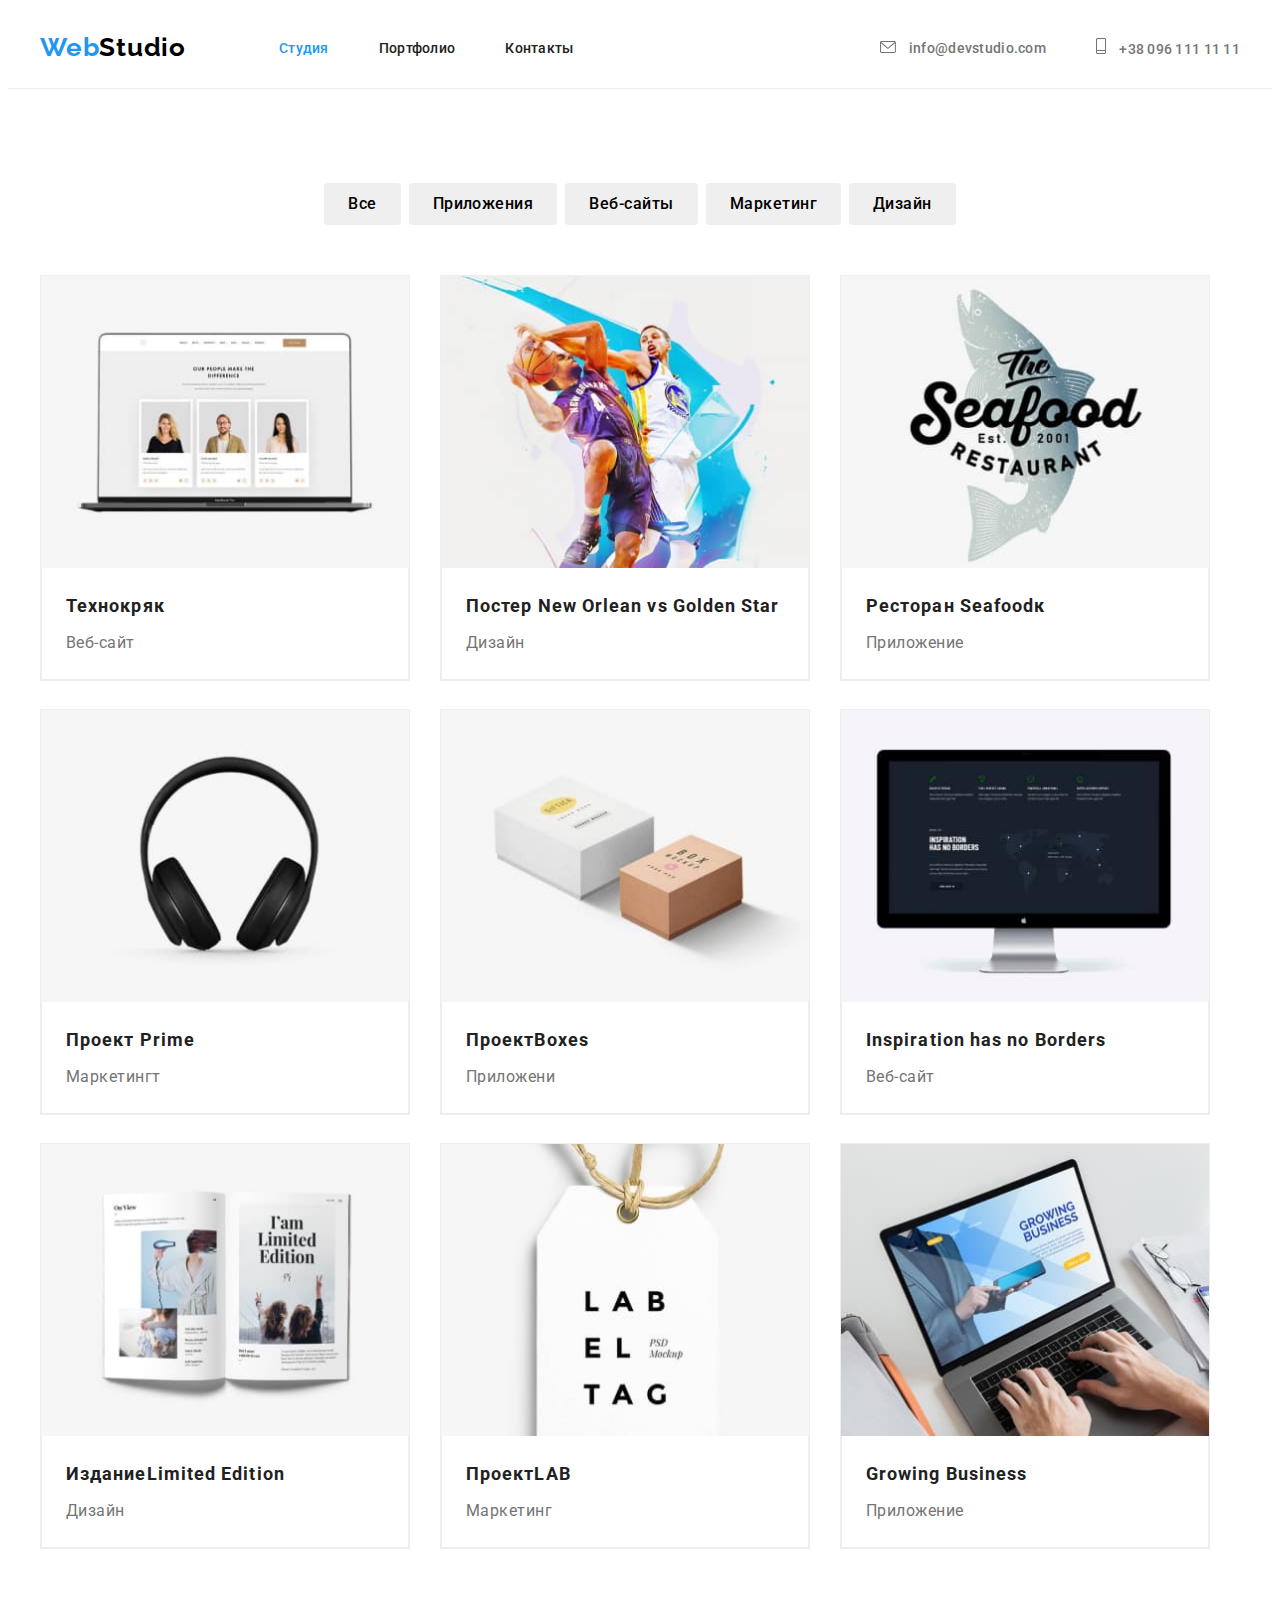
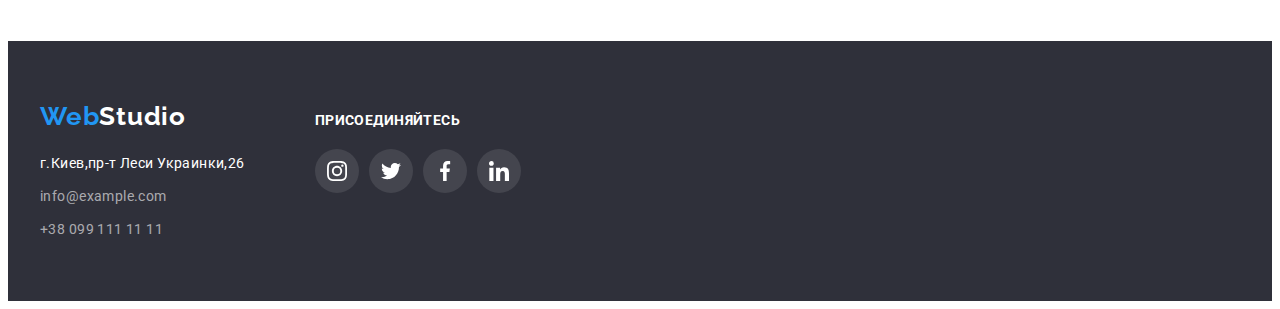
==== portfolio.html @ 5718636a "Add files via upload" ====
<!DOCTYPE html>
<html lang="en">

<head>
    <meta charset="UTF-8">
    <meta http-equiv="X-UA-Compatible" content="IE=edge">
    <meta name="viewport" content="width=device-width, initial-scale=1.0">
    <title>Document</title>
    <link rel="stylesheet" href="https://cdnjs.cloudflare.com/ajax/libs/modern-normalize/1.1.0/modern-normalize.min.css"
        integrity="sha512-wpPYUAdjBVSE4KJnH1VR1HeZfpl1ub8YT/NKx4PuQ5NmX2tKuGu6U/JRp5y+Y8XG2tV+wKQpNHVUX03MfMFn9Q=="
        crossorigin="anonymous" referrerpolicy="no-referrer" />
    <link rel="preconnect" href="https://fonts.googleapis.com">
    <link rel="preconnect" href="https://fonts.gstatic.com" crossorigin>
    <link
        href="https://fonts.googleapis.com/css2?family=Raleway:wght@700&family=Roboto:wght@400;500;700;900&display=swap"
        rel="stylesheet">
    <link rel="stylesheet" href="/css/styles.css">
</head>

<body>
    <header class="header">
        <div class="container header-container">
            <a class="logo" href="">
                <span class="slogan">Web</span><span class="second-slogan">Studio</span>
            </a>
            <nav class="header-nav">
                <ul class="site-nav">
                    <li class="item"><a class="current" href="/">Cтудия</a></li>
                    <li class="item"><a class="link" href="/portfolio.html">Портфолио</a></li>
                    <li class="item"><a class="link" href="/">Контакты</a></li>
                </ul>
            </nav>
            <ul class="auth-nav">
                <li class="item"><a class="second-link" href="malito:info@devstudio.com">
                        <svg class="icon-nav" width="16px" height="12px">
                            <use href="./img/icons.svg#icon-phone"></use>
                        </svg>
                        info@devstudio.com</a>
                </li>
                <li class="item"><a class="second-link" href="tel:+380961111111">
                        <svg class="icon-nav" width="10px" height="16px">
                            <use href="./img/icons.svg#icon-mobile"></use>
                        </svg>
                        +38 096 111 11 11</a></li>
            </ul>
        </div>
    </header>
    <!-- Портфоліо -->
    <main>
        <!-- Направление роботи -->
        <section class="section main-section">
            <div class="container">
                <h1 class="caption">Портфолио</h1>
                <ul class="main-button">
                    <li class="button-item"><button class="second-buttons" type="button">Все</button></li>
                    <li class="button-item"><button class="second-buttons" type="button">Приложения</button></li>
                    <li class="button-item"><button class="second-buttons" type="button">Веб-сайты</button></li>
                    <li class="button-item"><button class="second-buttons" type="button">Маркетинг</button></li>
                    <li class="button-item"><button class="second-buttons" type="button">Дизайн</button></li>
                </ul>
                <!-- Примеры-->
                <ul class="main-img">
                    <li class="img-item">
                        <a class="img-link" href="">
                            <img src="/img/project-1.jpg" alt="Веб-сайт" width="370">
                            <div class="main-border">
                                <h2 class="list-item">Технокряк</h2>
                                <p class="second-list-item">Веб-сайт</p>
                            </div>
                        </a>
                    </li>
                    <li class="img-item">
                        <a class="img-link" href="">
                            <img src="/img/project-2.jpg" alt="Дизайн" width="370">
                            <div class="main-border">
                                <h2 class="list-item">Постер <span lang="en"> New Orlean vs Golden Star</span></h2>
                                <p class="second-list-item">Дизайн</p>
                            </div>
                        </a>
                    <li class="img-item">
                        <a class="img-link" href="">
                            <img src="/img/project-3.jpg" alt="Приложения" width="370">
                            <div class="main-border">
                                <h2 class="list-item">Ресторан <span lang="en">Seafoodк</span></h2>
                                <p class="second-list-item">Приложение</p>
                            </div>
                        </a>
                    </li>
                    <li class="img-item">
                        <a class="img-link" href="">
                            <img src="/img/project-4.jpg" alt="Маркетинг" width="370">
                            <div class="main-border">
                                <h2 class="list-item">Проект <span lang="en">Prime</span></h2>
                                <p class="second-list-item">Маркетингт</p>
                            </div>
                        </a>
                    </li>
                    <li class="img-item">
                        <a class="img-link" href="">
                            <img src="/img/project-5.jpg" alt="Приложения" width="370">
                            <div class="main-border">
                                <h2 class="list-item">Проект<span lang="en">Boxes</span></h2>
                                <p class="second-list-item">Приложени</p>
                            </div>
                        </a>
                    </li>
                    <li class="img-item">
                        <a class="img-link" href="">
                            <img src="/img/project-6.jpg" alt="Веб-сайт" width="370">
                            <div class="main-border">
                                <h2 lang="en" class="list-item">Inspiration has no Borders</h2>
                                <p class="second-list-item">Веб-сайт</p>
                            </div>
                        </a>
                    </li>
                    <li class="img-item">
                        <a class="img-link" href="">
                            <img src="/img/project-7.jpg" alt="Дизайн" width="370">
                            <div class="main-border">
                                <h2 class="list-item">Издание<span lang="en">Limited Edition</span></h2>
                                <p class="second-list-item">Дизайн</p>
                            </div>
                        </a>
                    </li>
                    <li class="img-item">
                        <a class="img-link" href="">
                            <img src="/img/project-8.jpg" alt="Маркетинг" width="370">
                            <div class="main-border">
                                <h2 class="list-item">Проект<span lang="en">LAB</span></h2>
                                <p class="second-list-item">Маркетинг</p>
                            </div>
                        </a>
                    </li>
                    <li class="img-item">
                        <a class="img-link" href="">
                            <img src="/img/project-9.jpg" alt="Приложения" width="370">
                            <div class="main-border">
                                <h2 lang="en" class="list-item">Growing Business</h2>
                                <p class="second-list-item">Приложение</p>
                            </div>
                        </a>
                    </li>
                </ul>
            </div>
        </section>
    </main>
    <!-- Подвал -->
    <footer class="footer">
        <div class="container footer-container">
            <div class="logo-adress">
                <a class="footer-link-one" href="">
                    <span class="slogan">Web</span><span class="slogan-footer">Studio</span>
                </a>
                <address class="footer-main">
                    <ul class="footer-adress">
                        <li class="footer-item">
                            <a class="address" href="/">г.Киев,пр-т Леси Украинки,26</a>
                        </li>
                        <li class="footer-item">
                            <a class="second-address" href="malito:info@example.com">info@example.com</a>
                        </li>
                        <li class="footer-item">
                            <a class="second-address" href="tel:+380991111111">+38 099 111 11 11
                            </a>
                        </li>
                    </ul>
                </address>
            </div>
            <div class="social">
                <h3 class="social-title">ПРИСОЕДИНЯЙТЕСЬ</h3>
                <ul class="social-icon">
                    <li class="social-list">
                        <a class="social-link" href="https://www.instagram.com">
                            <svg class="social-network" width="20px" height="20px">
                                <use href="./img/icons.svg#icon-instagram"></use>
                            </svg>
                        </a>
                    </li>
                    <li class="social-list">
                        <a class="social-link" href="https://twitter.com">
                            <svg class="social-network" width="20px" height="20px">
                                <use href="./img/icons.svg#icon-twitter"></use>
                            </svg>
                        </a>
                    </li>
                    <li class="social-list">
                        <a class="social-link" href="https://m.facebook.com">
                            <svg class="social-network" width="20px" height="20px">
                                <use href="./img/icons.svg#icon-facebook"></use>
                            </svg>
                        </a>
                    </li>
                    <li class="social-list">
                        <a class="social-link" href="https://www.linkedin.com">
                            <svg class="social-network" width="20px" height="20px">
                                <use href="./img/icons.svg#icon-linkedin"></use>
                            </svg>
                        </a>
                    </li>
                </ul>
            </div>
        </div>
    </footer>
</body>

</html>
---- css/styles.css ----
:root {
  --main-text-color: #212121;
  --second-text-color: #757575;
  --third-text-color: #2196f3;
  --fourth-text-color: #ffffff;
  --five-text-color: #000000;
  --six-text-color: rgba(255, 255, 255, 0.6);
  --background-text-color: #2f303a;
  --background-icon-color: #f5f4fa;
  --icon-color: #afb1b8;
}
p,
h1,
h2,
h3,
h4,
h5,
h6 {
  margin: 0;
}
a {
  text-decoration: none;
}
ul {
  margin: 0;
  padding: 0;
  list-style: none;
}
button {
  cursor: pointer;
}
img {
  display: block;
  max-width: 100%;
  height: auto;
}

body {
  font-family: 'Roboto', 'Raleway';
  color: var(--main-text-color);
}

.container {
  width: 1200px;
  padding-left: 15px;
  padding-right: 15px;
  margin: 0 auto;
}
.section {
  padding-top: 94px;
  padding-bottom: 94px;
  margin: auto;
}
/*-------------------------HEADER -------------------*/

.header {
  padding-top: 24px;
  padding-bottom: 25px;
  margin: auto;
  border-bottom: 1px solid #ececec;

  color: var(--fourth-text-color);
}
.header-container {
  display: flex;
  align-items: center;
}

.slogan {
  color: var(--third-text-color);
  font-style: normal;
  font-family: Raleway;
  font-weight: 700;
  font-size: 26px;
  line-height: 1.2;
  letter-spacing: 0.03em;
}
.second-slogan {
  color: var(--five-text-color);
  font-family: Raleway;
  font-weight: 700;
  font-size: 26px;
  line-height: 1.2;
  letter-spacing: 0.03em;
}
/* Nav */
.header-nav {
  display: flex;
  align-items: center;
}

.site-nav {
  display: flex;
}
.site-nav .item:not(:last-child) {
  margin-right: 50px;
}
.current {
  color: var(--third-text-color);
  font-weight: 500;
  font-size: 14px;
  line-height: 1.2;
  letter-spacing: 0.02em;
}
.link {
  color: var(--main-text-color);
  font-weight: 500;
  font-size: 14px;
  line-height: 1.2;
  letter-spacing: 0.02em;
}
.link:hover,
.link:focus {
  color: var(--third-text-color);
}
/* связь с нами */
.auth-nav {
  display: flex;
  margin-left: auto;
  align-items: center;
}
.auth-nav .item:not(:last-child) {
  margin-right: 50px;
}
.auth-nav .icon-nav {
  margin-right: 10px;
  fill: currentColor;
}
/* .icon-nav:hover,
.icon-nav:focus {
  fill: var(--third-text-color); */

.logo {
  margin-right: 93px;
}
.second-link {
  color: var(--second-text-color);
  font-weight: 500;
  font-size: 14px;
  line-height: 1.2;
  letter-spacing: 0.02em;
}
.second-link:hover,
.second-link:focus {
  color: var(--third-text-color);
}
/* Заказать услугу*/
.hero {
  max-width: 1600px;
  padding-top: 200px;
  padding-bottom: 200px;
  margin: auto;
  text-align: center;

  background-image: linear-gradient(to right, rgba(47, 48, 58, 0.4), rgba(47, 48, 58, 0.4)),
    url(../img/img-hero.jpg);
  background-position: center;
  background-repeat: no-repeat;
  background-color: rgba(47, 48, 58, 0.4);
}
.hero-title {
  width: 696px;
  height: 120px;
  margin-left: auto;
  margin-right: auto;

  color: var(--fourth-text-color);
  font-weight: 900;
  font-size: 44px;
  line-height: 1.4;
  letter-spacing: 0.06em;
}
.hero-buttons {
  display: block;
  padding: 10px 32px;
  border-radius: 4px;
  margin-right: auto;
  margin-left: auto;
  margin-top: 30px;

  background-color: var(--third-text-color);
  color: var(--fourth-text-color);
  font-family: inherit;
  font-weight: 700;
  font-size: 16px;
  line-height: 1.9;
  letter-spacing: 0.06em;
}
.hero-buttons:focus {
  color: var(--fourth-text-color);
}
/* Наша особенность */
.after-hero {
  padding-top: 94px;
  padding-bottom: 94px;
}

.subtitle {
  display: flex;
}
.icon-after-hero {
  display: flex;
  width: 270px;
  height: 120px;
  justify-content: center;
  align-items: center;
  margin-bottom: 30px;
  border-radius: 4px;

  color: var(--background-icon-color);
}

.subtitle-item {
  color: var(--main-text-color);
  font-weight: 700;
  font-size: 14px;
  line-height: 1.2;
  letter-spacing: 0.03em;
}

.item:not(:last-child) {
  margin-right: 30px;
}

.text-item {
  width: 270px;
  margin-top: 10px;

  color: var(--second-text-color);
  font-size: 14px;
  line-height: 1.7;
  letter-spacing: 0.03em;
}

.item .text-item:not(:nth-child(4n)) {
  margin-right: 30px;
}
/* Чем мы занимаемся */

.title-main {
  padding-top: 0px;
}
.title {
  text-align: center;
}
.title-item {
  display: flex;
}
.title-item .title-img:not(:last-child) {
  margin-right: 30px;
}
.title {
  font-weight: 700;
  font-size: 36px;
  line-height: 1.2;
  letter-spacing: 0.03em;
  margin-bottom: 50px;
}
/* Наша команда */
.section-comand {
  background-color: var(--background-icon-color);
}
.pre-title {
  display: flex;
}
.pre-title-img {
  margin-right: 30px;
  box-shadow: 0px 1px 3px rgba(0, 0, 0, 0.12), 0px 1px 1px rgba(0, 0, 0, 0.14),
    0px 2px 1px rgba(0, 0, 0, 0.2);
  border-radius: 0px 0px 4px 4px;
}
.pre-title .pre-title-img:last-child {
  margin-right: 0px;
}
.second-title {
  text-align: center;

  color: var(--main-text-color);
  font-weight: 500;
  font-size: 16px;
  line-height: 1.2;
  letter-spacing: 0.03em;
}
.after-title {
  padding-top: 30px;
  padding-bottom: 30px;
}

.text {
  margin-top: 10px;
  text-align: center;

  color: var(--second-text-color);
  font-size: 16px;
  line-height: 1.7;
  letter-spacing: 0.03em;
}
.icon-comand {
  width: 206px;
  height: 44px;
  margin-right: auto;
  margin-left: auto;
  margin-top: 16px;
}
.icon-item {
  display: flex;
  justify-content: space-between;
  text-align: center;
  align-items: center;
}
.icon-list {
  display: flex;
  justify-content: center;
  margin-right: 10px;
  background-color: var(--fourth-text-color);
}

.icon-list:last-child {
  margin-right: 0px;
}

.icon-link {
  display: flex;
  justify-content: center;
  align-items: center;
  width: 44px;
  height: 44px;
  border-radius: 50%;
  fill: var(--icon-color);
}
.icon-link:hover,
.icon-link:focus {
  fill: var(--fourth-text-color);
  background-color: var(--third-text-color);
}
/* Наши Клиенты */
.client-item {
  display: flex;
}
.client-logo {
  width: 170px;
  height: 92px;
  margin-right: 30px;
}
.client-logo:last-child {
  margin-right: 0px;
}
.link-client {
  width: 100%;
  height: 100%;
  display: flex;
  align-items: center;
  justify-content: center;
  border: 1px solid #afb1b8;
  border-radius: 4px;
  color: var(--icon-color);
  background-color: #e5e5e5;
}
.icon-client {
  fill: currentColor;
}
.link-client:hover,
.link-client:focus {
  color: var(--third-text-color);
  border-color: var(--third-text-color);
}

/* Footer */
.footer {
  padding-top: 60px;
  padding-bottom: 60px;
  margin-left: auto;
  margin-right: auto;

  background-color: var(--background-text-color);
  font-style: normal;
}
.footer-container {
  display: flex;
  align-items: baseline;
}

.social-title {
  padding-bottom: 20px;

  color: var(--fourth-text-color);
  font-weight: 700;
  font-size: 14px;
  line-height: 1.2;
  letter-spacing: 0.03em;
}
.social-icon {
  display: flex;
  justify-content: space-between;
}
.social-list {
  display: flex;
  justify-content: center;
  margin-right: 10px;
}
.social-list:last-child {
  margin-right: 0px;
}
.social-link {
  display: flex;
  justify-content: center;
  align-items: center;
  width: 44px;
  height: 44px;
  border-radius: 50%;
  fill: var(--fourth-text-color);
  background-color: rgba(255, 255, 255, 0.1);
}
.social-link:hover,
.social-link:focus {
  background-color: var(--third-text-color);
}
.logo-adress {
  margin-right: 70px;
}
.footer-main {
  align-items: center;
}
.address {
  color: var(--fourth-text-color);
  font-style: normal;
  font-size: 14px;
  line-height: 1.7;
  letter-spacing: 0.03em;
}
.address:hover,
.address:focus {
  color: var(--third-text-color);
}
.second-address {
  color: var(--six-text-color);
  font-style: normal;
  font-size: 14px;
  line-height: 1.7;
  letter-spacing: 0.03em;
}
.second-address:hover,
.second-address:focus {
  color: var(--third-text-color);
}
.slogan-footer {
  color: var(--fourth-text-color);
  font-style: normal;
  font-family: Raleway;
  font-weight: 700;
  font-size: 26px;
  line-height: 1.2;
  letter-spacing: 0.03em;
}
.footer-adress {
  margin-top: 20px;
}
.footer-item:not(:last-child) {
  margin-bottom: 9px;
}

/* Портфолио */
.main-section {
  margin: auto;
}
.caption {
  visibility: hidden;
  position: absolute;
  width: 1px;
  height: 1px;
  border: 0px;
  padding: 0px;
  white-space: nowrap;
  overflow: hidden;
  clip-path: inset(100%);
  clip: rect(0 0 0 0);
}

.second-buttons {
  padding: 6px 22px 6px 22px;
  border-radius: 4px;
  border-color: Transparent;

  font-family: inherit;
  font-weight: 500;
  font-size: 16px;
  line-height: 1.6;
  letter-spacing: 0.03em;
}
.button-item:not(:last-child) {
  margin-right: 8px;
}
.second-buttons:hover,
.second-buttons:focus {
  background-color: var(--third-text-color);
  color: var(--fourth-text-color);
  box-shadow: 0px 3px 1px rgba(0, 0, 0, 0.1), 0px 1px 2px rgba(0, 0, 0, 0.08),
    0px 2px 2px rgba(0, 0, 0, 0.12);
}

/* Примеры */
.list-item {
  margin-bottom: 4px;

  color: var(--main-text-color);
  font-weight: 700;
  font-size: 18px;
  line-height: 2;
  letter-spacing: 0.06em;
}
.second-list-item {
  color: var(--second-text-color);
  font-weight: 400;
  font-size: 16px;
  line-height: 1.9;
  letter-spacing: 0.03em;
}
.main-button {
  display: flex;
  justify-content: center;
}
.img-link {
  display: block;
  background: #ffffff;
  border: 1px solid #eeeeee;
}
.img-link:hover,
.img-link:focus {
  box-shadow: 0px 1px 1px rgba(0, 0, 0, 0.12), 0px 4px 4px rgba(0, 0, 0, 0.06),
    1px 4px 6px rgba(0, 0, 0, 0.16);
}

.main-img {
  display: flex;
  flex-wrap: wrap;
  margin-top: 50px;
}
.img-item {
  width: 370px;
  height: 404px;
  margin-right: 30px;
  margin-top: 30px;
}
.img-item:nth-child(3n) {
  margin-right: 0px;
}
.img-item:nth-child(-n + 3) {
  margin-top: 0px;
}
.main-border {
  padding: 20px 24px 20px 24px;
  border-top: 0px;
  border-right: 1px solid #eeeeee;
  border-left: 1px solid #eeeeee;
  border-bottom: 1px solid #eeeeee;
}
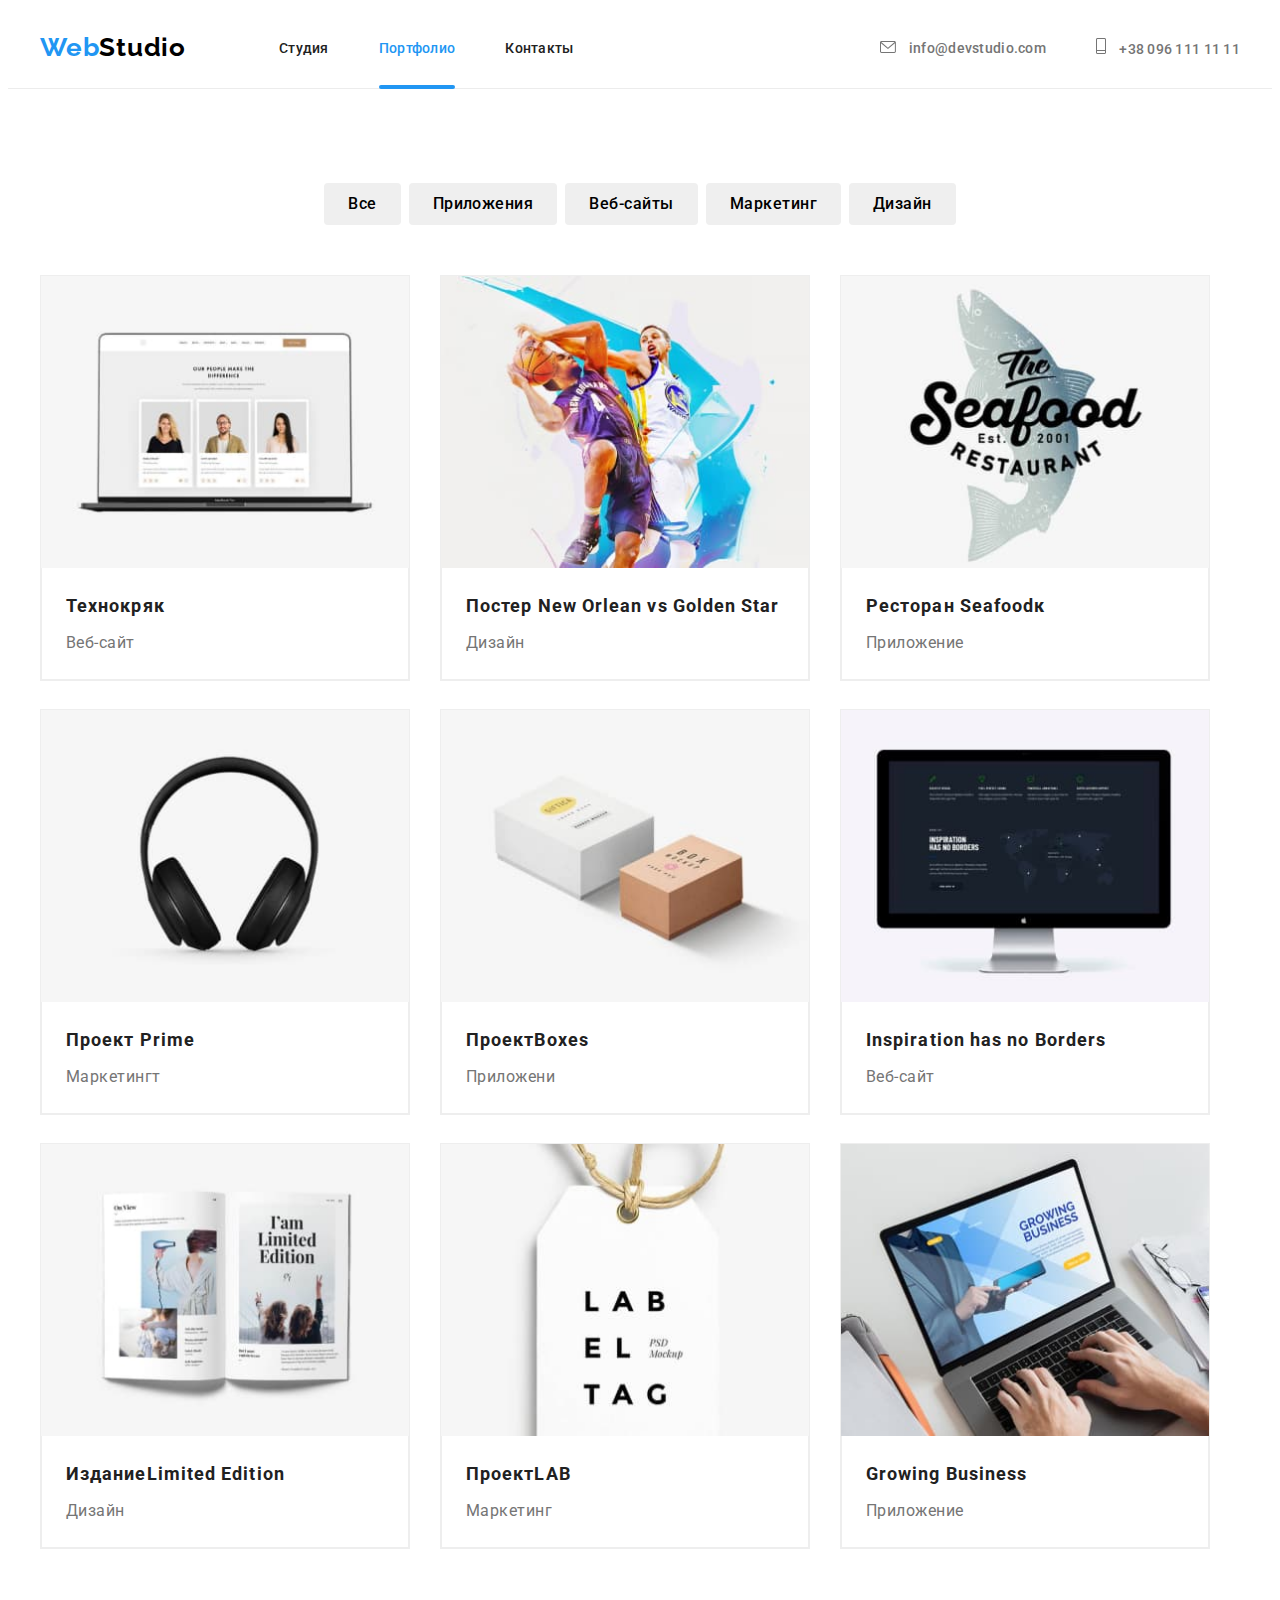
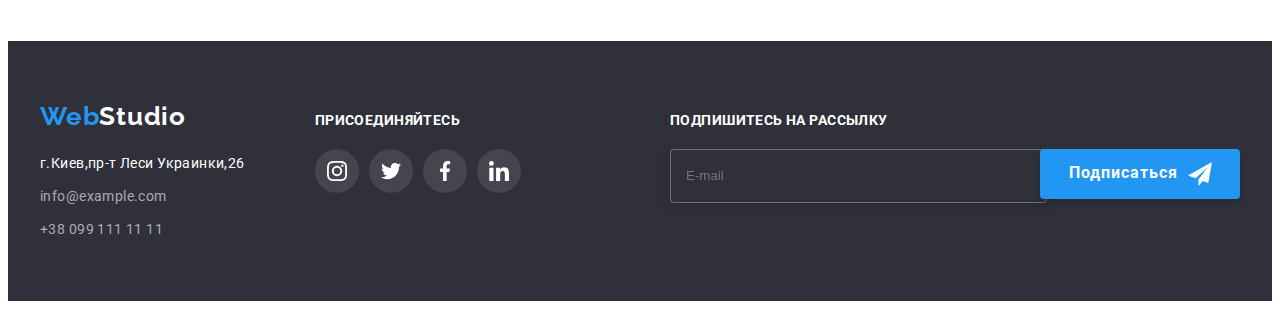
==== commit f7b4d375: "Add files via upload" ====
--- a/portfolio.html
+++ b/portfolio.html
@@ -25,8 +25,8 @@
             </a>
             <nav class="header-nav">
                 <ul class="site-nav">
-                    <li class="item"><a class="current" href="/">Cтудия</a></li>
-                    <li class="item"><a class="link" href="/portfolio.html">Портфолио</a></li>
+                    <li class="item"><a class="link" href="/">Cтудия</a></li>
+                    <li class="item"><a class="current" href="/portfolio.html">Портфолио</a></li>
                     <li class="item"><a class="link" href="/">Контакты</a></li>
                 </ul>
             </nav>
@@ -62,7 +62,16 @@
                 <ul class="main-img">
                     <li class="img-item">
                         <a class="img-link" href="">
-                            <img src="/img/project-1.jpg" alt="Веб-сайт" width="370">
+                            <div class="thumb-example">
+                                <div class="thumb-item">
+                                    <p class="thumb-text">Технокряк это современная площадка распространения
+                                        коронавируса.
+                                        Компании используют
+                                        эту платформу для цифрового
+                                        шпионажа и атак на защищённые сервера конкурентов.</p>
+                                </div>
+                                <img src="/img/project-1.jpg" alt="Веб-сайт" width="370">
+                            </div>
                             <div class="main-border">
                                 <h2 class="list-item">Технокряк</h2>
                                 <p class="second-list-item">Веб-сайт</p>
@@ -71,15 +80,34 @@
                     </li>
                     <li class="img-item">
                         <a class="img-link" href="">
-                            <img src="/img/project-2.jpg" alt="Дизайн" width="370">
+                            <div class="thumb-example">
+                                <div class="thumb-item">
+                                    <p class="thumb-text">Технокряк это современная площадка распространения
+                                        коронавируса.
+                                        Компании используют
+                                        эту платформу для цифрового
+                                        шпионажа и атак на защищённые сервера конкурентов.</p>
+                                </div>
+                                <img src="/img/project-2.jpg" alt="Дизайн" width="370">
+                            </div>
                             <div class="main-border">
                                 <h2 class="list-item">Постер <span lang="en"> New Orlean vs Golden Star</span></h2>
                                 <p class="second-list-item">Дизайн</p>
                             </div>
                         </a>
-                    <li class="img-item">
-                        <a class="img-link" href="">
-                            <img src="/img/project-3.jpg" alt="Приложения" width="370">
+                    </li>
+                    <li class="img-item">
+                        <a class="img-link" href="">
+                            <div class="thumb-example">
+                                <div class="thumb-item">
+                                    <p class="thumb-text">Технокряк это современная площадка распространения
+                                        коронавируса.
+                                        Компании используют
+                                        эту платформу для цифрового
+                                        шпионажа и атак на защищённые сервера конкурентов.</p>
+                                </div>
+                                <img src="/img/project-3.jpg" alt="Приложения" width="370">
+                            </div>
                             <div class="main-border">
                                 <h2 class="list-item">Ресторан <span lang="en">Seafoodк</span></h2>
                                 <p class="second-list-item">Приложение</p>
@@ -88,7 +116,16 @@
                     </li>
                     <li class="img-item">
                         <a class="img-link" href="">
-                            <img src="/img/project-4.jpg" alt="Маркетинг" width="370">
+                            <div class="thumb-example">
+                                <div class="thumb-item">
+                                    <p class="thumb-text">Технокряк это современная площадка распространения
+                                        коронавируса.
+                                        Компании используют
+                                        эту платформу для цифрового
+                                        шпионажа и атак на защищённые сервера конкурентов.</p>
+                                </div>
+                                <img src="/img/project-4.jpg" alt="Маркетинг" width="370">
+                            </div>
                             <div class="main-border">
                                 <h2 class="list-item">Проект <span lang="en">Prime</span></h2>
                                 <p class="second-list-item">Маркетингт</p>
@@ -97,7 +134,16 @@
                     </li>
                     <li class="img-item">
                         <a class="img-link" href="">
-                            <img src="/img/project-5.jpg" alt="Приложения" width="370">
+                            <div class="thumb-example">
+                                <div class="thumb-item">
+                                    <p class="thumb-text">Технокряк это современная площадка распространения
+                                        коронавируса.
+                                        Компании используют
+                                        эту платформу для цифрового
+                                        шпионажа и атак на защищённые сервера конкурентов.</p>
+                                </div>
+                                <img src="/img/project-5.jpg" alt="Приложения" width="370">
+                            </div>
                             <div class="main-border">
                                 <h2 class="list-item">Проект<span lang="en">Boxes</span></h2>
                                 <p class="second-list-item">Приложени</p>
@@ -106,7 +152,16 @@
                     </li>
                     <li class="img-item">
                         <a class="img-link" href="">
-                            <img src="/img/project-6.jpg" alt="Веб-сайт" width="370">
+                            <div class="thumb-example">
+                                <div class="thumb-item">
+                                    <p class="thumb-text">Технокряк это современная площадка распространения
+                                        коронавируса.
+                                        Компании используют
+                                        эту платформу для цифрового
+                                        шпионажа и атак на защищённые сервера конкурентов.</p>
+                                </div>
+                                <img src="/img/project-6.jpg" alt="Веб-сайт" width="370">
+                            </div>
                             <div class="main-border">
                                 <h2 lang="en" class="list-item">Inspiration has no Borders</h2>
                                 <p class="second-list-item">Веб-сайт</p>
@@ -115,7 +170,16 @@
                     </li>
                     <li class="img-item">
                         <a class="img-link" href="">
-                            <img src="/img/project-7.jpg" alt="Дизайн" width="370">
+                            <div class="thumb-example">
+                                <div class="thumb-item">
+                                    <p class="thumb-text">Технокряк это современная площадка распространения
+                                        коронавируса.
+                                        Компании используют
+                                        эту платформу для цифрового
+                                        шпионажа и атак на защищённые сервера конкурентов.</p>
+                                </div>
+                                <img src="/img/project-7.jpg" alt="Дизайн" width="370">
+                            </div>
                             <div class="main-border">
                                 <h2 class="list-item">Издание<span lang="en">Limited Edition</span></h2>
                                 <p class="second-list-item">Дизайн</p>
@@ -124,7 +188,16 @@
                     </li>
                     <li class="img-item">
                         <a class="img-link" href="">
-                            <img src="/img/project-8.jpg" alt="Маркетинг" width="370">
+                            <div class="thumb-example">
+                                <div class="thumb-item">
+                                    <p class="thumb-text">Технокряк это современная площадка распространения
+                                        коронавируса.
+                                        Компании используют
+                                        эту платформу для цифрового
+                                        шпионажа и атак на защищённые сервера конкурентов.</p>
+                                </div>
+                                <img src="/img/project-8.jpg" alt="Маркетинг" width="370">
+                            </div>
                             <div class="main-border">
                                 <h2 class="list-item">Проект<span lang="en">LAB</span></h2>
                                 <p class="second-list-item">Маркетинг</p>
@@ -133,7 +206,16 @@
                     </li>
                     <li class="img-item">
                         <a class="img-link" href="">
-                            <img src="/img/project-9.jpg" alt="Приложения" width="370">
+                            <div class="thumb-example">
+                                <div class="thumb-item">
+                                    <p class="thumb-text">Технокряк это современная площадка распространения
+                                        коронавируса.
+                                        Компании используют
+                                        эту платформу для цифрового
+                                        шпионажа и атак на защищённые сервера конкурентов.</p>
+                                </div>
+                                <img src="/img/project-9.jpg" alt="Приложения" width="370">
+                            </div>
                             <div class="main-border">
                                 <h2 lang="en" class="list-item">Growing Business</h2>
                                 <p class="second-list-item">Приложение</p>
@@ -199,6 +281,19 @@
                     </li>
                 </ul>
             </div>
+            <div class="subscribe">
+                <h3 class="social-title">ПОДПИШИТЕСЬ НА РАССЫЛКУ</h3>
+                <div class="subscribe-item">
+                    <label class="subscribe-lebel">
+                        <input type="text" class="input-subscribe" name="email" placeholder="E-mail" />
+                    </label>
+                    <button class="subscribe-btn">Подписаться
+                        <svg class="subscribe-icon" width="24" height="24">
+                            <use href="./img/icons.svg#icon-send"></use>
+                        </svg>
+                    </button>
+                </div>
+            </div>
         </div>
     </footer>
 </body>
--- a/css/styles.css
+++ b/css/styles.css
@@ -8,6 +8,8 @@
   --background-text-color: #2f303a;
   --background-icon-color: #f5f4fa;
   --icon-color: #afb1b8;
+  --border-color: #eeeeee;
+  --transition--: 250ms cubic-bezier(0.4, 0, 0.2, 1);
 }
 p,
 h1,
@@ -20,6 +22,7 @@
 }
 a {
   text-decoration: none;
+  transition: var(--transition--);
 }
 ul {
   margin: 0;
@@ -28,6 +31,7 @@
 }
 button {
   cursor: pointer;
+  transition: var(--transition--);
 }
 img {
   display: block;
@@ -87,20 +91,35 @@
 .header-nav {
   display: flex;
   align-items: center;
+  transition: var(--transition--);
 }
 
 .site-nav {
   display: flex;
+  transition: var(--transition--);
 }
 .site-nav .item:not(:last-child) {
   margin-right: 50px;
 }
 .current {
+  position: relative;
   color: var(--third-text-color);
   font-weight: 500;
   font-size: 14px;
   line-height: 1.2;
   letter-spacing: 0.02em;
+  transition: var(--transition--);
+}
+.current::after {
+  position: absolute;
+  margin-top: 28px;
+  content: '';
+  display: block;
+  width: 100%;
+  height: 4px;
+  background: var(--third-text-color);
+  border-radius: 2px;
+  transition: var(--transition--);
 }
 .link {
   color: var(--main-text-color);
@@ -108,6 +127,7 @@
   font-size: 14px;
   line-height: 1.2;
   letter-spacing: 0.02em;
+  transition: var(--transition--);
 }
 .link:hover,
 .link:focus {
@@ -126,9 +146,6 @@
   margin-right: 10px;
   fill: currentColor;
 }
-/* .icon-nav:hover,
-.icon-nav:focus {
-  fill: var(--third-text-color); */
 
 .logo {
   margin-right: 93px;
@@ -139,6 +156,7 @@
   font-size: 14px;
   line-height: 1.2;
   letter-spacing: 0.02em;
+  transition: var(--transition--);
 }
 .second-link:hover,
 .second-link:focus {
@@ -163,6 +181,7 @@
   height: 120px;
   margin-left: auto;
   margin-right: auto;
+  margin-bottom: 30px;
 
   color: var(--fourth-text-color);
   font-weight: 900;
@@ -176,8 +195,8 @@
   border-radius: 4px;
   margin-right: auto;
   margin-left: auto;
-  margin-top: 30px;
-
+
+  border: none;
   background-color: var(--third-text-color);
   color: var(--fourth-text-color);
   font-family: inherit;
@@ -185,9 +204,230 @@
   font-size: 16px;
   line-height: 1.9;
   letter-spacing: 0.06em;
+  transition: var(--transition--);
 }
 .hero-buttons:focus {
   color: var(--fourth-text-color);
+}
+.backdrop {
+  position: fixed;
+  top: 0;
+  left: 0;
+  width: 100%;
+  height: 100%;
+  background-color: rgba(0, 0, 0, 0.2);
+  opacity: 1;
+  transition: var(--transition--);
+  z-index: 1;
+}
+.backdrop.is-hidden {
+  opacity: 0;
+  pointer-events: none;
+}
+.modal {
+  position: absolute;
+  top: 50%;
+  left: 50%;
+  transform: translate(-50%, -50%);
+  transition: var(--transition--);
+
+  max-width: 528px;
+  max-height: 581px;
+  background-color: var(--fourth-text-color);
+  box-shadow: 0px 1px 3px rgba(0, 0, 0, 0.12), 0px 1px 1px rgba(0, 0, 0, 0.14),
+    0px 2px 1px rgba(0, 0, 0, 0.2);
+  border-radius: 4px;
+}
+.modal-title {
+  padding-bottom: 30px;
+  font-weight: 700;
+  font-size: 20px;
+  line-height: 1.2;
+  text-align: center;
+  letter-spacing: 0.03em;
+}
+.modal-icon {
+  position: absolute;
+  top: 0;
+  right: 0;
+}
+.modal-buttons {
+  display: flex;
+  position: absolute;
+  width: 30px;
+  height: 30px;
+  top: 8px;
+  right: 8px;
+  border: 1px solid rgba(0, 0, 0, 0.1);
+  border-radius: 50%;
+  background-color: var(--fourth-text-color);
+  align-items: center;
+  cursor: pointer;
+  transition: var(--transition--);
+}
+.modal-buttons:hover {
+  fill: var(--third-text-color);
+}
+.form {
+  padding: 40px;
+  width: 528px;
+  height: 581px;
+}
+.form-field {
+  position: relative;
+  display: block;
+
+  margin-bottom: 28px;
+}
+
+.form-textarea {
+  position: relative;
+  display: block;
+
+  margin-bottom: 20px;
+}
+.form-label {
+  position: absolute;
+  left: 0;
+  top: -15px;
+
+  font-size: 12px;
+  line-height: 1.2;
+  letter-spacing: 0.01em;
+}
+.form-icon {
+  position: absolute;
+  top: 50%;
+  transform: translateY(-50%);
+  left: 12px;
+  transition: var(--transition--);
+}
+
+.form-input {
+  width: 100%;
+  height: 40px;
+  margin: 0;
+  padding-left: 42px;
+  border: 1px solid rgba(33, 33, 33, 0.2);
+  border-radius: 4px;
+  outline: none;
+  background-color: transparent;
+  transition: var(--transition--);
+  cursor: pointer;
+}
+.form-input:focus + .form-icon {
+  fill: var(--third-text-color);
+}
+.form-input:focus {
+  border-color: var(--third-text-color);
+}
+.coment {
+  width: 100%;
+  height: 120px;
+  padding: 12px 16px;
+  resize: none;
+  border: 1px solid rgba(33, 33, 33, 0.2);
+  border-radius: 4px;
+  outline: none;
+  transition: var(--transition--);
+  cursor: pointer;
+}
+.coment::placeholder {
+  font-size: 12px;
+  line-height: 1.2;
+  letter-spacing: 0.01em;
+  color: rgba(117, 117, 117, 0.5);
+}
+.texarea-item {
+  position: absolute;
+  left: 0;
+  top: -15px;
+
+  font-size: 12px;
+  line-height: 1.2;
+  letter-spacing: 0.01em;
+}
+.coment:focus {
+  border-color: var(--third-text-color);
+}
+.form-checkbox {
+  position: relative;
+  display: block;
+  width: 423px;
+  height: 24px;
+  margin-bottom: 30px;
+  transition: var(--transition--);
+}
+.checkbox {
+  position: absolute;
+  -webkit-appearance: none;
+  -moz-appearance: none;
+  appearance: none;
+  transition: var(--transition--);
+}
+.checkbox-icon {
+  position: absolute;
+  display: block;
+  left: 0px;
+  top: 50%;
+  transform: translateY(-50%);
+  width: 16px;
+  height: 15px;
+  background-color: var(--fourth-text-color);
+  border: 2px solid var(--main-text-color);
+  border-radius: 2px;
+  transition: var(--transition--);
+  border-color: var(--main-text-color);
+}
+.checkbox-text {
+  display: block;
+  position: absolute;
+  left: 23px;
+  top: 50%;
+  transform: translateY(-50%);
+  font-size: 14px;
+  line-height: 1.7;
+  letter-spacing: 0.01em;
+  color: var(--second-text-color);
+}
+.check-icon {
+  position: absolute;
+  left: 0px;
+  top: 50%;
+  transform: translateY(-50%);
+  z-index: 1;
+  opacity: 0;
+  transition: var(--transition--);
+  cursor: pointer;
+}
+.checkbox:checked + .checkbox-icon {
+  background-color: var(--third-text-color);
+  background-size: contain;
+  background-origin: border-box;
+  border-color: var(--third-text-color);
+}
+.checkbox:checked ~ .check-icon {
+  opacity: 1;
+}
+.modal-contract {
+  color: var(--third-text-color);
+  text-decoration: underline;
+  text-decoration-skip-ink: none;
+}
+.modal-submit {
+  width: 200px;
+  height: 50px;
+  box-shadow: 0px 4px 4px rgba(0, 0, 0, 0.15);
+  border-radius: 4px;
+  color: var(--fourth-text-color);
+  background-color: var(--third-text-color);
+  border: none;
+  font-family: inherit;
+  font-weight: 700;
+  font-size: 16px;
+  line-height: 1.9;
+  letter-spacing: 0.06em;
+  transition: var(--transition--);
 }
 /* Наша особенность */
 .after-hero {
@@ -207,7 +447,7 @@
   margin-bottom: 30px;
   border-radius: 4px;
 
-  color: var(--background-icon-color);
+  background-color: var(--background-icon-color);
 }
 
 .subtitle-item {
@@ -232,9 +472,6 @@
   letter-spacing: 0.03em;
 }
 
-.item .text-item:not(:nth-child(4n)) {
-  margin-right: 30px;
-}
 /* Чем мы занимаемся */
 
 .title-main {
@@ -249,6 +486,7 @@
 .title-item .title-img:not(:last-child) {
   margin-right: 30px;
 }
+/* НАША КОМАНДА */
 .title {
   font-weight: 700;
   font-size: 36px;
@@ -256,7 +494,24 @@
   letter-spacing: 0.03em;
   margin-bottom: 50px;
 }
-/* Наша команда */
+.thumb-activity {
+  position: relative;
+}
+.thumb-product {
+  position: absolute;
+  color: var(--fourth-text-color);
+}
+.thumb-box {
+  position: absolute;
+  display: flex;
+  justify-content: center;
+  align-items: center;
+  width: 100%;
+  height: 60px;
+  bottom: 0;
+  background: rgba(47, 48, 58, 0.8);
+}
+
 .section-comand {
   background-color: var(--background-icon-color);
 }
@@ -264,10 +519,12 @@
   display: flex;
 }
 .pre-title-img {
+  background-color: var(--fourth-text-color);
   margin-right: 30px;
   box-shadow: 0px 1px 3px rgba(0, 0, 0, 0.12), 0px 1px 1px rgba(0, 0, 0, 0.14),
     0px 2px 1px rgba(0, 0, 0, 0.2);
   border-radius: 0px 0px 4px 4px;
+  transition: var(--transition--);
 }
 .pre-title .pre-title-img:last-child {
   margin-right: 0px;
@@ -327,6 +584,7 @@
   height: 44px;
   border-radius: 50%;
   fill: var(--icon-color);
+  transition: var(--transition--);
 }
 .icon-link:hover,
 .icon-link:focus {
@@ -354,7 +612,7 @@
   border: 1px solid #afb1b8;
   border-radius: 4px;
   color: var(--icon-color);
-  background-color: #e5e5e5;
+  transition: var(--transition--);
 }
 .icon-client {
   fill: currentColor;
@@ -410,6 +668,7 @@
   border-radius: 50%;
   fill: var(--fourth-text-color);
   background-color: rgba(255, 255, 255, 0.1);
+  transition: var(--transition--);
 }
 .social-link:hover,
 .social-link:focus {
@@ -427,6 +686,7 @@
   font-size: 14px;
   line-height: 1.7;
   letter-spacing: 0.03em;
+  transition: var(--transition--);
 }
 .address:hover,
 .address:focus {
@@ -438,6 +698,7 @@
   font-size: 14px;
   line-height: 1.7;
   letter-spacing: 0.03em;
+  transition: var(--transition--);
 }
 .second-address:hover,
 .second-address:focus {
@@ -458,7 +719,67 @@
 .footer-item:not(:last-child) {
   margin-bottom: 9px;
 }
-
+.subscribe {
+  margin-left: auto;
+}
+.subscribe-lebel {
+  width: 358px;
+  margin-right: 12px;
+}
+.subscribe-item {
+  display: flex;
+  justify-content: space-between;
+}
+.input-subscribe {
+  width: 100%;
+  height: 100%;
+  padding-left: 15px;
+  color: var(--second-text-color);
+  background-color: var(--background-text-color);
+  border: 1px solid rgba(255, 255, 255, 0.3);
+
+  filter: drop-shadow(0px 4px 4px rgba(0, 0, 0, 0.15));
+  border-radius: 4px;
+  transition: var(--transition--);
+}
+.subscribe-btn {
+  position: relative;
+  width: 200px;
+  height: 50px;
+  border: none;
+  text-align: center;
+
+  padding-right: 62px;
+  padding-left: 29px;
+  background-color: var(--third-text-color);
+  color: var(--fourth-text-color);
+  font-family: inherit;
+  font-weight: 700;
+  font-size: 16px;
+  line-height: 1.9;
+  letter-spacing: 0.06em;
+  transition: var(--transition--);
+  box-shadow: 0px 4px 4px rgba(0, 0, 0, 0.15);
+  border-radius: 4px;
+  border: none;
+  transition: var(--transition--);
+}
+.subscribe-icon {
+  position: absolute;
+  left: 148px;
+  top: 50%;
+  transform: translateY(-50%);
+}
+.subscribe-title {
+  display: block;
+  padding-bottom: 20px;
+
+  color: var(--fourth-text-color);
+  font-weight: 700;
+  font-size: 14px;
+  line-height: 1.2;
+  letter-spacing: 0.03em;
+}
 /* Портфолио */
 .main-section {
   margin: auto;
@@ -486,6 +807,7 @@
   font-size: 16px;
   line-height: 1.6;
   letter-spacing: 0.03em;
+  transition: var(--transition--);
 }
 .button-item:not(:last-child) {
   margin-right: 8px;
@@ -518,11 +840,13 @@
 .main-button {
   display: flex;
   justify-content: center;
+  transition: var(--transition--);
 }
 .img-link {
   display: block;
-  background: #ffffff;
-  border: 1px solid #eeeeee;
+  background: var(--fourth-text-color);
+  border: 1px solid var(--border-color);
+  transition: var(--transition--);
 }
 .img-link:hover,
 .img-link:focus {
@@ -550,7 +874,36 @@
 .main-border {
   padding: 20px 24px 20px 24px;
   border-top: 0px;
-  border-right: 1px solid #eeeeee;
-  border-left: 1px solid #eeeeee;
-  border-bottom: 1px solid #eeeeee;
-}
+  border-right: 1px solid var(--border-color);
+  border-left: 1px solid var(--border-color);
+  border-bottom: 1px solid var(--border-color);
+}
+.thumb-example {
+  position: relative;
+  overflow: hidden;
+}
+.img-link:hover .thumb-example .thumb-item {
+  opacity: 1;
+  transform: translateY(0%);
+}
+.thumb-text {
+  position: absolute;
+  color: var(--fourth-text-color);
+  font-size: 18px;
+  line-height: 1.6;
+  letter-spacing: 0.03em;
+  transition: var(--transition--);
+}
+
+.thumb-item {
+  position: absolute;
+  padding: 63px 24px;
+  top: 0;
+  left: 0;
+  width: 100%;
+  height: 100%;
+  background: rgba(33, 150, 243, 0.9);
+  transform: translateY(100%);
+  opacity: 0;
+  transition: var(--transition--);
+}
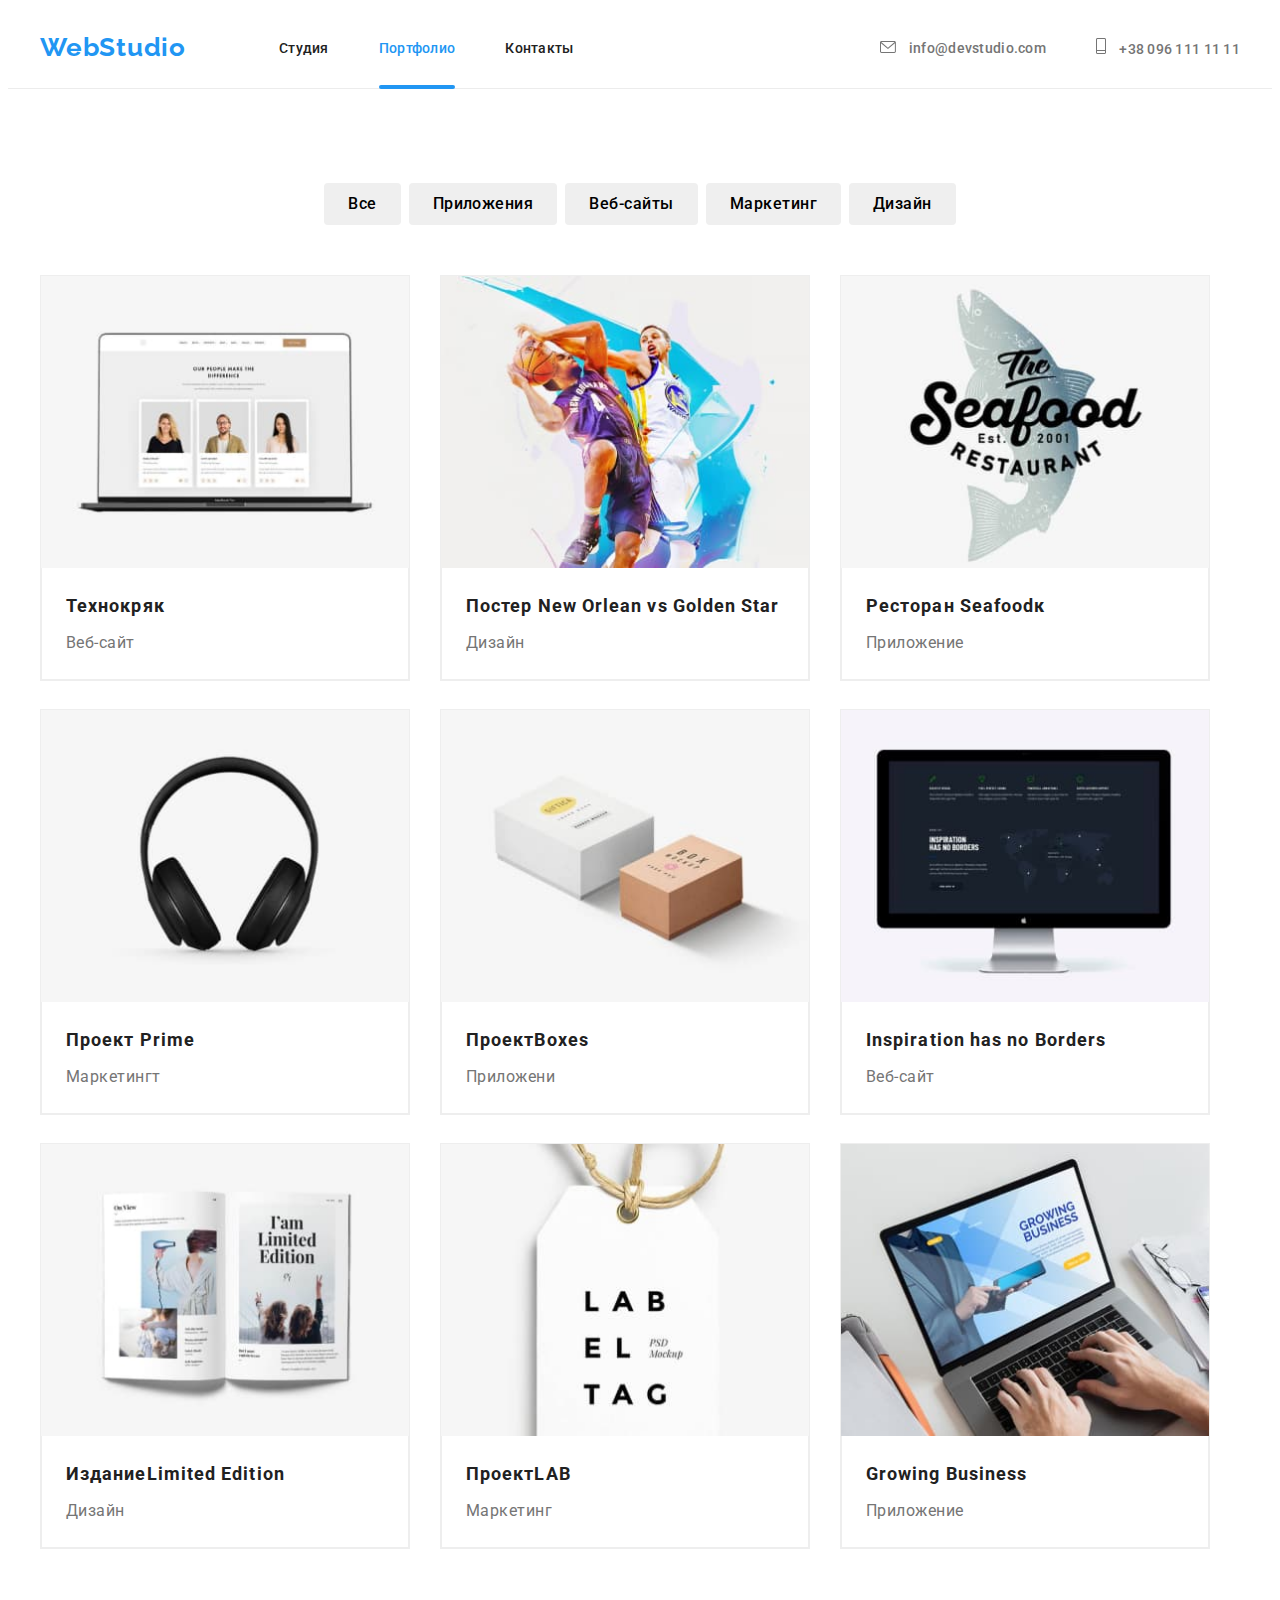
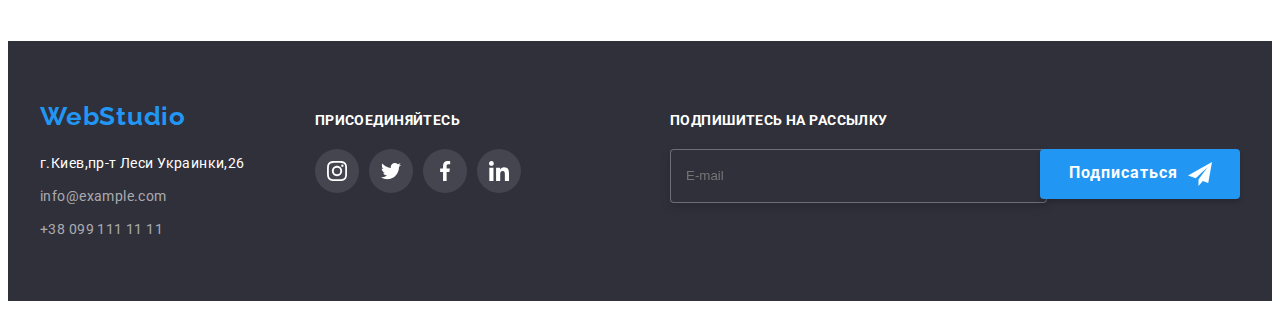
==== commit 76619e41: "Add files via upload" ====
--- a/portfolio.html
+++ b/portfolio.html
@@ -14,57 +14,57 @@
     <link
         href="https://fonts.googleapis.com/css2?family=Raleway:wght@700&family=Roboto:wght@400;500;700;900&display=swap"
         rel="stylesheet">
-    <link rel="stylesheet" href="/css/styles.css">
+    <link rel="stylesheet" href="/css/main.min.css">
 </head>
 
 <body>
     <header class="header">
         <div class="container header-container">
             <a class="logo" href="">
-                <span class="slogan">Web</span><span class="second-slogan">Studio</span>
+                <span class="logo__label">Web</span><span class="logo__label logo__label--active">Studio</span>
             </a>
-            <nav class="header-nav">
-                <ul class="site-nav">
-                    <li class="item"><a class="link" href="/">Cтудия</a></li>
-                    <li class="item"><a class="current" href="/portfolio.html">Портфолио</a></li>
-                    <li class="item"><a class="link" href="/">Контакты</a></li>
+            <nav class="menu">
+                <ul class="menu__list">
+                    <li class="menu__item"><a class="menu__link" href="/">Cтудия</a></li>
+                    <li class="menu__item"><a class="menu__link menu__link--current"
+                            href="/portfolio.html">Портфолио</a></li>
+                    <li class="menu__item"><a class="menu__link" href="/">Контакты</a></li>
                 </ul>
             </nav>
             <ul class="auth-nav">
-                <li class="item"><a class="second-link" href="malito:info@devstudio.com">
-                        <svg class="icon-nav" width="16px" height="12px">
+                <li class="auth-nav__item"><a class="auth-nav__link" href="malito:info@devstudio.com">
+                        <svg class="auth-nav__icon" width="16" height="12">
                             <use href="./img/icons.svg#icon-phone"></use>
                         </svg>
                         info@devstudio.com</a>
                 </li>
-                <li class="item"><a class="second-link" href="tel:+380961111111">
-                        <svg class="icon-nav" width="10px" height="16px">
+                <li class="auth-nav__item"><a class="auth-nav__link" href="tel:+380961111111">
+                        <svg class="auth-nav__icon" width="10" height="16">
                             <use href="./img/icons.svg#icon-mobile"></use>
                         </svg>
                         +38 096 111 11 11</a></li>
             </ul>
         </div>
     </header>
-    <!-- Портфоліо -->
     <main>
-        <!-- Направление роботи -->
-        <section class="section main-section">
+        <!-- FILTER -->
+        <section class="section">
             <div class="container">
                 <h1 class="caption">Портфолио</h1>
-                <ul class="main-button">
-                    <li class="button-item"><button class="second-buttons" type="button">Все</button></li>
-                    <li class="button-item"><button class="second-buttons" type="button">Приложения</button></li>
-                    <li class="button-item"><button class="second-buttons" type="button">Веб-сайты</button></li>
-                    <li class="button-item"><button class="second-buttons" type="button">Маркетинг</button></li>
-                    <li class="button-item"><button class="second-buttons" type="button">Дизайн</button></li>
+                <ul class="filter__list">
+                    <li class="filter__item"><button class="filter__button" type="button">Все</button></li>
+                    <li class="filter__item"><button class="filter__button" type="button">Приложения</button></li>
+                    <li class="filter__item"><button class="filter__button" type="button">Веб-сайты</button></li>
+                    <li class="filter__item"><button class="filter__button" type="button">Маркетинг</button></li>
+                    <li class="filter__item"><button class="filter__button" type="button">Дизайн</button></li>
                 </ul>
-                <!-- Примеры-->
-                <ul class="main-img">
-                    <li class="img-item">
-                        <a class="img-link" href="">
-                            <div class="thumb-example">
-                                <div class="thumb-item">
-                                    <p class="thumb-text">Технокряк это современная площадка распространения
+                <!-- EXAMPLE-->
+                <ul class="example__list">
+                    <li class="example__item">
+                        <a class="example__link" href="">
+                            <div class="example__thumb">
+                                <div class="example__thumb-item">
+                                    <p class="example__thumb-text">Технокряк это современная площадка распространения
                                         коронавируса.
                                         Компании используют
                                         эту платформу для цифрового
@@ -72,17 +72,17 @@
                                 </div>
                                 <img src="/img/project-1.jpg" alt="Веб-сайт" width="370">
                             </div>
-                            <div class="main-border">
-                                <h2 class="list-item">Технокряк</h2>
-                                <p class="second-list-item">Веб-сайт</p>
-                            </div>
-                        </a>
-                    </li>
-                    <li class="img-item">
-                        <a class="img-link" href="">
-                            <div class="thumb-example">
-                                <div class="thumb-item">
-                                    <p class="thumb-text">Технокряк это современная площадка распространения
+                            <div class="example__border">
+                                <h2 class="example__border-title">Технокряк</h2>
+                                <p class="example__border-text">Веб-сайт</p>
+                            </div>
+                        </a>
+                    </li>
+                    <li class="example__item">
+                        <a class="example__link" href="">
+                            <div class="example__thumb">
+                                <div class="example__thumb-item">
+                                    <p class="example__thumb-text">Технокряк это современная площадка распространения
                                         коронавируса.
                                         Компании используют
                                         эту платформу для цифрового
@@ -90,17 +90,18 @@
                                 </div>
                                 <img src="/img/project-2.jpg" alt="Дизайн" width="370">
                             </div>
-                            <div class="main-border">
-                                <h2 class="list-item">Постер <span lang="en"> New Orlean vs Golden Star</span></h2>
-                                <p class="second-list-item">Дизайн</p>
-                            </div>
-                        </a>
-                    </li>
-                    <li class="img-item">
-                        <a class="img-link" href="">
-                            <div class="thumb-example">
-                                <div class="thumb-item">
-                                    <p class="thumb-text">Технокряк это современная площадка распространения
+                            <div class="example__border">
+                                <h2 class="example__border-title">Постер <span lang="en"> New Orlean vs Golden
+                                        Star</span></h2>
+                                <p class="example__border-text">Дизайн</p>
+                            </div>
+                        </a>
+                    </li>
+                    <li class="example__item">
+                        <a class="example__link" href="">
+                            <div class="example__thumb">
+                                <div class="example__thumb-item">
+                                    <p class="example__thumb-text">Технокряк это современная площадка распространения
                                         коронавируса.
                                         Компании используют
                                         эту платформу для цифрового
@@ -108,17 +109,17 @@
                                 </div>
                                 <img src="/img/project-3.jpg" alt="Приложения" width="370">
                             </div>
-                            <div class="main-border">
-                                <h2 class="list-item">Ресторан <span lang="en">Seafoodк</span></h2>
-                                <p class="second-list-item">Приложение</p>
-                            </div>
-                        </a>
-                    </li>
-                    <li class="img-item">
-                        <a class="img-link" href="">
-                            <div class="thumb-example">
-                                <div class="thumb-item">
-                                    <p class="thumb-text">Технокряк это современная площадка распространения
+                            <div class="example__border">
+                                <h2 class="example__border-title">Ресторан <span lang="en">Seafoodк</span></h2>
+                                <p class="example__border-text">Приложение</p>
+                            </div>
+                        </a>
+                    </li>
+                    <li class="example__item">
+                        <a class="example__link" href="">
+                            <div class="example__thumb">
+                                <div class="example__thumb-item">
+                                    <p class="example__thumb-text">Технокряк это современная площадка распространения
                                         коронавируса.
                                         Компании используют
                                         эту платформу для цифрового
@@ -126,17 +127,17 @@
                                 </div>
                                 <img src="/img/project-4.jpg" alt="Маркетинг" width="370">
                             </div>
-                            <div class="main-border">
-                                <h2 class="list-item">Проект <span lang="en">Prime</span></h2>
-                                <p class="second-list-item">Маркетингт</p>
-                            </div>
-                        </a>
-                    </li>
-                    <li class="img-item">
-                        <a class="img-link" href="">
-                            <div class="thumb-example">
-                                <div class="thumb-item">
-                                    <p class="thumb-text">Технокряк это современная площадка распространения
+                            <div class="example__border">
+                                <h2 class="example__border-title">Проект <span lang="en">Prime</span></h2>
+                                <p class="example__border-text">Маркетингт</p>
+                            </div>
+                        </a>
+                    </li>
+                    <li class="example__item">
+                        <a class="example__link" href="">
+                            <div class="example__thumb">
+                                <div class="example__thumb-item">
+                                    <p class="example__thumb-text">Технокряк это современная площадка распространения
                                         коронавируса.
                                         Компании используют
                                         эту платформу для цифрового
@@ -144,17 +145,17 @@
                                 </div>
                                 <img src="/img/project-5.jpg" alt="Приложения" width="370">
                             </div>
-                            <div class="main-border">
-                                <h2 class="list-item">Проект<span lang="en">Boxes</span></h2>
-                                <p class="second-list-item">Приложени</p>
-                            </div>
-                        </a>
-                    </li>
-                    <li class="img-item">
-                        <a class="img-link" href="">
-                            <div class="thumb-example">
-                                <div class="thumb-item">
-                                    <p class="thumb-text">Технокряк это современная площадка распространения
+                            <div class="example__border">
+                                <h2 class="example__border-title">Проект<span lang="en">Boxes</span></h2>
+                                <p class="example__border-text">Приложени</p>
+                            </div>
+                        </a>
+                    </li>
+                    <li class="example__item">
+                        <a class="example__link" href="">
+                            <div class="example__thumb">
+                                <div class="example__thumb-item">
+                                    <p class="example__thumb-text">Технокряк это современная площадка распространения
                                         коронавируса.
                                         Компании используют
                                         эту платформу для цифрового
@@ -162,17 +163,17 @@
                                 </div>
                                 <img src="/img/project-6.jpg" alt="Веб-сайт" width="370">
                             </div>
-                            <div class="main-border">
-                                <h2 lang="en" class="list-item">Inspiration has no Borders</h2>
-                                <p class="second-list-item">Веб-сайт</p>
-                            </div>
-                        </a>
-                    </li>
-                    <li class="img-item">
-                        <a class="img-link" href="">
-                            <div class="thumb-example">
-                                <div class="thumb-item">
-                                    <p class="thumb-text">Технокряк это современная площадка распространения
+                            <div class="example__border">
+                                <h2 lang="en" class="example__border-title">Inspiration has no Borders</h2>
+                                <p class="example__border-text">Веб-сайт</p>
+                            </div>
+                        </a>
+                    </li>
+                    <li class="example__item">
+                        <a class="example__link" href="">
+                            <div class="example__thumb">
+                                <div class="example__thumb-item">
+                                    <p class="example__thumb-text">Технокряк это современная площадка распространения
                                         коронавируса.
                                         Компании используют
                                         эту платформу для цифрового
@@ -180,17 +181,17 @@
                                 </div>
                                 <img src="/img/project-7.jpg" alt="Дизайн" width="370">
                             </div>
-                            <div class="main-border">
-                                <h2 class="list-item">Издание<span lang="en">Limited Edition</span></h2>
-                                <p class="second-list-item">Дизайн</p>
-                            </div>
-                        </a>
-                    </li>
-                    <li class="img-item">
-                        <a class="img-link" href="">
-                            <div class="thumb-example">
-                                <div class="thumb-item">
-                                    <p class="thumb-text">Технокряк это современная площадка распространения
+                            <div class="example__border">
+                                <h2 class="example__border-title">Издание<span lang="en">Limited Edition</span></h2>
+                                <p class="example__border-text">Дизайн</p>
+                            </div>
+                        </a>
+                    </li>
+                    <li class="example__item">
+                        <a class="example__link" href="">
+                            <div class="example__thumb">
+                                <div class="example__thumb-item">
+                                    <p class="example__thumb-text">Технокряк это современная площадка распространения
                                         коронавируса.
                                         Компании используют
                                         эту платформу для цифрового
@@ -198,17 +199,17 @@
                                 </div>
                                 <img src="/img/project-8.jpg" alt="Маркетинг" width="370">
                             </div>
-                            <div class="main-border">
-                                <h2 class="list-item">Проект<span lang="en">LAB</span></h2>
-                                <p class="second-list-item">Маркетинг</p>
-                            </div>
-                        </a>
-                    </li>
-                    <li class="img-item">
-                        <a class="img-link" href="">
-                            <div class="thumb-example">
-                                <div class="thumb-item">
-                                    <p class="thumb-text">Технокряк это современная площадка распространения
+                            <div class="example__border">
+                                <h2 class="example__border-title">Проект<span lang="en">LAB</span></h2>
+                                <p class="example__border-text">Маркетинг</p>
+                            </div>
+                        </a>
+                    </li>
+                    <li class="example__item">
+                        <a class="example__link" href="">
+                            <div class="example__thumb">
+                                <div class="example__thumb-item">
+                                    <p class="example__thumb-text">Технокряк это современная площадка распространения
                                         коронавируса.
                                         Компании используют
                                         эту платформу для цифрового
@@ -216,9 +217,9 @@
                                 </div>
                                 <img src="/img/project-9.jpg" alt="Приложения" width="370">
                             </div>
-                            <div class="main-border">
-                                <h2 lang="en" class="list-item">Growing Business</h2>
-                                <p class="second-list-item">Приложение</p>
+                            <div class="example__border">
+                                <h2 lang="en" class="example__border-title">Growing Business</h2>
+                                <p class="example__border-text">Приложение</p>
                             </div>
                         </a>
                     </li>
@@ -226,55 +227,56 @@
             </div>
         </section>
     </main>
-    <!-- Подвал -->
-    <footer class="footer">
-        <div class="container footer-container">
-            <div class="logo-adress">
-                <a class="footer-link-one" href="">
-                    <span class="slogan">Web</span><span class="slogan-footer">Studio</span>
+    <!-- FOOTER -->
+    <footer class="section--footer">
+        <div class="footer container">
+            <div class="footer__logo">
+                <a class="footer__link" href="/">
+                    <span class="footer__logo-label">Web</span><span
+                        class="footer__logo-label footer__logo-label--active">Studio</span>
                 </a>
-                <address class="footer-main">
-                    <ul class="footer-adress">
-                        <li class="footer-item">
-                            <a class="address" href="/">г.Киев,пр-т Леси Украинки,26</a>
+                <address class="address">
+                    <ul class="address__list">
+                        <li class="address__item">
+                            <a class="address__link address__link--map" href="/">г.Киев,пр-т Леси Украинки,26</a>
                         </li>
-                        <li class="footer-item">
-                            <a class="second-address" href="malito:info@example.com">info@example.com</a>
+                        <li class="address__item">
+                            <a class="address__link" href="malito:info@example.com">info@example.com</a>
                         </li>
-                        <li class="footer-item">
-                            <a class="second-address" href="tel:+380991111111">+38 099 111 11 11
+                        <li class="address__item">
+                            <a class="address__link" href="tel:+380991111111">+38 099 111 11 11
                             </a>
                         </li>
                     </ul>
                 </address>
             </div>
             <div class="social">
-                <h3 class="social-title">ПРИСОЕДИНЯЙТЕСЬ</h3>
-                <ul class="social-icon">
-                    <li class="social-list">
-                        <a class="social-link" href="https://www.instagram.com">
-                            <svg class="social-network" width="20px" height="20px">
+                <h3 class="social__title">ПРИСОЕДИНЯЙТЕСЬ</h3>
+                <ul class="social__list">
+                    <li class="social__item">
+                        <a class="social__link" href="https://www.instagram.com">
+                            <svg width="20" height="20">
                                 <use href="./img/icons.svg#icon-instagram"></use>
                             </svg>
                         </a>
                     </li>
-                    <li class="social-list">
-                        <a class="social-link" href="https://twitter.com">
-                            <svg class="social-network" width="20px" height="20px">
+                    <li class="social__item">
+                        <a class="social__link" href="https://twitter.com">
+                            <svg width="20" height="20">
                                 <use href="./img/icons.svg#icon-twitter"></use>
                             </svg>
                         </a>
                     </li>
-                    <li class="social-list">
-                        <a class="social-link" href="https://m.facebook.com">
-                            <svg class="social-network" width="20px" height="20px">
+                    <li class="social__item">
+                        <a class="social__link" href="https://m.facebook.com">
+                            <svg width="20" height="20">
                                 <use href="./img/icons.svg#icon-facebook"></use>
                             </svg>
                         </a>
                     </li>
-                    <li class="social-list">
-                        <a class="social-link" href="https://www.linkedin.com">
-                            <svg class="social-network" width="20px" height="20px">
+                    <li class="social__item">
+                        <a class="social__link" href="https://www.linkedin.com">
+                            <svg width="20" height="20">
                                 <use href="./img/icons.svg#icon-linkedin"></use>
                             </svg>
                         </a>
@@ -282,17 +284,17 @@
                 </ul>
             </div>
             <div class="subscribe">
-                <h3 class="social-title">ПОДПИШИТЕСЬ НА РАССЫЛКУ</h3>
-                <div class="subscribe-item">
-                    <label class="subscribe-lebel">
-                        <input type="text" class="input-subscribe" name="email" placeholder="E-mail" />
+                <h3 class="subscribe__title">ПОДПИШИТЕСЬ НА РАССЫЛКУ</h3>
+                <form class="subscribe__form">
+                    <label class="subscribe__lebel">
+                        <input type="text" class="subscribe__input" name="name" placeholder="E-mail" />
                     </label>
-                    <button class="subscribe-btn">Подписаться
-                        <svg class="subscribe-icon" width="24" height="24">
+                    <button type="submit" class="subscribe__button">Подписаться
+                        <svg class="subscribe__icon" width="24" height="24">
                             <use href="./img/icons.svg#icon-send"></use>
                         </svg>
                     </button>
-                </div>
+                </form>
             </div>
         </div>
     </footer>
--- a/css/main.min.css
+++ b/css/main.min.css
@@ -0,0 +1 @@
+:root{--main-text-color: #212121;--second-text-color: #757575;--third-text-color: #2196f3;--fourth-text-color: #ffffff;--five-text-color: #000000;--six-text-color: rgba(255, 255, 255, 0.6);--background-text-color: #2f303a;--background-icon-color: #f5f4fa;--icon-color: #afb1b8;--border-color: #eeeeee;--transition--: 250ms cubic-bezier(0.4, 0, 0.2, 1)}p,h1,h2,h3,h4,h5,h6{margin:0}a{text-decoration:none;-webkit-transition:var(--transition--);transition:var(--transition--)}ul{margin:0;padding:0;list-style:none}button{cursor:pointer;-webkit-transition:var(--transition--);transition:var(--transition--)}img{display:block;max-width:100%;height:auto}body{font-family:"Roboto","Raleway";color:var(--main-text-color)}.container{width:1200px;padding-left:15px;padding-right:15px;margin:0 auto}.section{padding-top:94px;padding-bottom:94px;margin:auto}.pre__title{text-align:center;font-weight:700;font-size:36px;line-height:1.2;letter-spacing:.03em;margin-bottom:50px}.header{padding-top:24px;padding-bottom:25px;margin:auto;border-bottom:1px solid #ececec;color:var(--fourth-text-color)}.header-container{display:-webkit-box;display:-ms-flexbox;display:flex;-webkit-box-align:center;-ms-flex-align:center;align-items:center}.logo{margin-right:93px}.logo__label{color:var(--third-text-color);font-style:normal;font-family:Raleway;font-weight:700;font-size:26px;line-height:1.2;letter-spacing:.03em}.logo__label--black{color:var(--five-text-color)}.menu{display:-webkit-box;display:-ms-flexbox;display:flex;-webkit-box-align:center;-ms-flex-align:center;align-items:center;-webkit-transition:var(--transition--);transition:var(--transition--)}.menu__list{display:-webkit-box;display:-ms-flexbox;display:flex;-webkit-transition:var(--transition--);transition:var(--transition--)}.menu__list .menu__item:not(:last-child){margin-right:50px}.menu__link{color:var(--main-text-color);font-weight:500;font-size:14px;line-height:1.2;letter-spacing:.02em;-webkit-transition:var(--transition--);transition:var(--transition--)}.menu__link--current{position:relative;color:var(--third-text-color)}.menu__link--current::after{position:absolute;margin-top:28px;content:"";display:block;width:100%;height:4px;background:var(--third-text-color);border-radius:2px;-webkit-transition:var(--transition--);transition:var(--transition--)}.menu__link:hover,.menu__link:focus{color:var(--third-text-color)}.auth-nav{display:-webkit-box;display:-ms-flexbox;display:flex;margin-left:auto;-webkit-box-align:center;-ms-flex-align:center;align-items:center}.auth-nav .auth-nav__item:not(:last-child){margin-right:50px}.auth-nav .auth-nav__icon{margin-right:10px;fill:currentColor}.auth-nav__link{color:var(--second-text-color);font-weight:500;font-size:14px;line-height:1.2;letter-spacing:.02em;-webkit-transition:var(--transition--);transition:var(--transition--)}.auth-nav__link:hover,.auth-nav__link:focus{color:var(--third-text-color)}.hero{max-width:1600px;padding-top:200px;padding-bottom:200px;margin:auto;text-align:center;background-image:-webkit-gradient(linear, left top, right top, from(rgba(47, 48, 58, 0.4)), to(rgba(47, 48, 58, 0.4))),url(../img/img-hero.jpg);background-image:linear-gradient(to right, rgba(47, 48, 58, 0.4), rgba(47, 48, 58, 0.4)),url(../img/img-hero.jpg);background-position:center;background-repeat:no-repeat;background-color:rgba(47,48,58,.4)}.hero__title{width:696px;height:120px;margin-left:auto;margin-right:auto;margin-bottom:30px;color:var(--fourth-text-color);font-weight:900;font-size:44px;line-height:1.4;letter-spacing:.06em}.hero__button{display:block;padding:10px 32px;border-radius:4px;margin-right:auto;margin-left:auto;border:none;background-color:var(--third-text-color);color:var(--fourth-text-color);font-family:inherit;font-weight:700;font-size:16px;line-height:1.9;letter-spacing:.06em;-webkit-transition:var(--transition--);transition:var(--transition--)}.hero-buttons:focus{color:var(--fourth-text-color)}.backdrop{position:fixed;top:0;left:0;width:100%;height:100%;background-color:rgba(0,0,0,.2);opacity:1;-webkit-transition:var(--transition--);transition:var(--transition--);z-index:1}.backdrop.is-hidden{opacity:0;pointer-events:none}.modal{position:absolute;top:50%;left:50%;-webkit-transform:translate(-50%, -50%);transform:translate(-50%, -50%);-webkit-transition:var(--transition--);transition:var(--transition--);max-width:528px;max-height:581px;background-color:var(--fourth-text-color);-webkit-box-shadow:0px 1px 3px rgba(0,0,0,.12),0px 1px 1px rgba(0,0,0,.14),0px 2px 1px rgba(0,0,0,.2);box-shadow:0px 1px 3px rgba(0,0,0,.12),0px 1px 1px rgba(0,0,0,.14),0px 2px 1px rgba(0,0,0,.2);border-radius:4px}.modal__form{padding:40px;width:528px;height:581px}.modal__title{padding-bottom:30px;font-weight:700;font-size:20px;line-height:1.2;text-align:center;letter-spacing:.03em}.modal__field{position:relative;display:block;margin-bottom:28px}.modal__label{position:absolute;left:0;top:-15px;color:var(--second-text-color);font-size:12px;line-height:1.2;letter-spacing:.01em}.modal__input{width:100%;height:40px;margin:0;padding-left:42px;border:1px solid rgba(33,33,33,.2);border-radius:4px;outline:none;background-color:transparent;-webkit-transition:var(--transition--);transition:var(--transition--);cursor:pointer}.modal__input:focus+.modal__icon{fill:var(--third-text-color)}.modal__input:focus{border-color:var(--third-text-color)}.modal__icon{position:absolute;top:50%;-webkit-transform:translateY(-50%);transform:translateY(-50%);left:12px;-webkit-transition:var(--transition--);transition:var(--transition--)}.modal__textarea{position:relative;display:block;margin-bottom:20px}.modal__textarea-item{position:absolute;left:0;top:-15px;font-size:12px;line-height:1.2;letter-spacing:.01em;color:var(--second-text-color)}.modal__textarea-coment{width:100%;height:120px;padding:12px 16px;resize:none;border:1px solid rgba(33,33,33,.2);border-radius:4px;outline:none;-webkit-transition:var(--transition--);transition:var(--transition--);cursor:pointer}.modal__textarea-coment::-webkit-input-placeholder{font-size:12px;line-height:1.2;letter-spacing:.01em;color:rgba(117,117,117,.5)}.modal__textarea-coment::-moz-placeholder{font-size:12px;line-height:1.2;letter-spacing:.01em;color:rgba(117,117,117,.5)}.modal__textarea-coment:-ms-input-placeholder{font-size:12px;line-height:1.2;letter-spacing:.01em;color:rgba(117,117,117,.5)}.modal__textarea-coment::-ms-input-placeholder{font-size:12px;line-height:1.2;letter-spacing:.01em;color:rgba(117,117,117,.5)}.modal__textarea-coment::placeholder{font-size:12px;line-height:1.2;letter-spacing:.01em;color:rgba(117,117,117,.5)}.modal__textarea-coment:focus{border-color:var(--third-text-color)}.modal__submit{width:200px;height:50px;-webkit-box-shadow:0px 4px 4px rgba(0,0,0,.15);box-shadow:0px 4px 4px rgba(0,0,0,.15);border-radius:4px;color:var(--fourth-text-color);background-color:var(--third-text-color);border:none;font-family:inherit;font-weight:700;font-size:16px;line-height:1.9;letter-spacing:.06em;-webkit-transition:var(--transition--);transition:var(--transition--)}.checkbox{position:relative;display:block;width:423px;height:24px;margin-bottom:30px;-webkit-transition:var(--transition--);transition:var(--transition--)}.checkbox__input{position:absolute;-webkit-appearance:none;-moz-appearance:none;appearance:none;-webkit-transition:var(--transition--);transition:var(--transition--)}.checkbox__icon{position:absolute;display:block;left:0px;top:50%;-webkit-transform:translateY(-50%);transform:translateY(-50%);width:16px;height:15px;background-color:var(--fourth-text-color);border:2px solid var(--main-text-color);border-radius:2px;-webkit-transition:var(--transition--);transition:var(--transition--);border-color:var(--main-text-color)}.checkbox__check-icon{position:absolute;left:0px;top:50%;-webkit-transform:translateY(-50%);transform:translateY(-50%);z-index:1;opacity:0;-webkit-transition:var(--transition--);transition:var(--transition--);cursor:pointer}.checkbox__input:checked+.checkbox__icon{background-color:var(--third-text-color);background-size:contain;background-origin:border-box;border-color:var(--third-text-color)}.checkbox__input:checked~.checkbox__check-icon{opacity:1}.checkbox__text{display:block;position:absolute;left:23px;top:50%;-webkit-transform:translateY(-50%);transform:translateY(-50%);font-size:14px;line-height:1.7;letter-spacing:.01em;color:var(--second-text-color)}.checkbox__contract{color:var(--third-text-color);text-decoration:underline;-webkit-text-decoration-skip-ink:none;text-decoration-skip-ink:none}.modal__button{display:-webkit-box;display:-ms-flexbox;display:flex;position:absolute;width:30px;height:30px;top:8px;right:8px;border:1px solid rgba(0,0,0,.1);border-radius:50%;background-color:var(--fourth-text-color);-webkit-box-align:center;-ms-flex-align:center;align-items:center;cursor:pointer;-webkit-transition:var(--transition--);transition:var(--transition--)}.modal__button:hover{fill:var(--third-text-color)}.feature{display:-webkit-box;display:-ms-flexbox;display:flex}.feature__icon{display:-webkit-box;display:-ms-flexbox;display:flex;width:270px;height:120px;-webkit-box-pack:center;-ms-flex-pack:center;justify-content:center;-webkit-box-align:center;-ms-flex-align:center;align-items:center;margin-bottom:30px;border-radius:4px;background-color:var(--background-icon-color)}.feature__title{color:var(--main-text-color);font-weight:700;font-size:14px;line-height:1.2;letter-spacing:.03em}.feature__item:not(:last-child){margin-right:30px}.feature__text{width:270px;margin-top:10px;color:var(--second-text-color);font-size:14px;line-height:1.7;letter-spacing:.03em}.section--activity{padding-bottom:94px}.activity__list{display:-webkit-box;display:-ms-flexbox;display:flex}.activity__list .activity__item:not(:last-child){margin-right:30px}.activity__thumb{position:relative}.activity__thumb-product{position:absolute;color:var(--fourth-text-color);font-weight:700;font-size:14px;line-height:1.2;letter-spacing:.03em}.activity__thumb-box{position:absolute;display:-webkit-box;display:-ms-flexbox;display:flex;-webkit-box-pack:center;-ms-flex-pack:center;justify-content:center;-webkit-box-align:center;-ms-flex-align:center;align-items:center;width:100%;height:60px;bottom:0;background:rgba(47,48,58,.8)}.section--comand{background-color:var(--background-icon-color)}.comand__list{display:-webkit-box;display:-ms-flexbox;display:flex}.comand__list-item{background-color:var(--fourth-text-color);margin-right:30px;-webkit-box-shadow:0px 1px 3px rgba(0,0,0,.12),0px 1px 1px rgba(0,0,0,.14),0px 2px 1px rgba(0,0,0,.2);box-shadow:0px 1px 3px rgba(0,0,0,.12),0px 1px 1px rgba(0,0,0,.14),0px 2px 1px rgba(0,0,0,.2);border-radius:0px 0px 4px 4px;-webkit-transition:var(--transition--);transition:var(--transition--)}.comand__list .comand__list-item:last-child{margin-right:0px}.comand__thumb{padding-top:30px;padding-bottom:30px}.comand__thumb-title{text-align:center;color:var(--main-text-color);font-weight:500;font-size:16px;line-height:1.2;letter-spacing:.03em}.comand__thumb-text{margin-top:10px;text-align:center;color:var(--second-text-color);font-size:16px;line-height:1.7;letter-spacing:.03em}.comand__icon{width:206px;height:44px;margin-right:auto;margin-left:auto;margin-top:16px}.comand__icon-list{display:-webkit-box;display:-ms-flexbox;display:flex;-webkit-box-pack:justify;-ms-flex-pack:justify;justify-content:space-between;text-align:center;-webkit-box-align:center;-ms-flex-align:center;align-items:center}.comand__icon-item{display:-webkit-box;display:-ms-flexbox;display:flex;-webkit-box-pack:center;-ms-flex-pack:center;justify-content:center;margin-right:10px;background-color:var(--fourth-text-color)}.comand__icon-item:last-child{margin-right:0px}.comand__icon-link{display:-webkit-box;display:-ms-flexbox;display:flex;-webkit-box-pack:center;-ms-flex-pack:center;justify-content:center;-webkit-box-align:center;-ms-flex-align:center;align-items:center;width:44px;height:44px;border-radius:50%;fill:var(--icon-color);-webkit-transition:var(--transition--);transition:var(--transition--)}.comand__icon-link:hover,.comand__icon-link:focus{fill:var(--fourth-text-color);background-color:var(--third-text-color)}.client__list{display:-webkit-box;display:-ms-flexbox;display:flex}.client__logo{width:170px;height:92px;margin-right:30px}.client__logo:last-child{margin-right:0px}.client__link{width:100%;height:100%;display:-webkit-box;display:-ms-flexbox;display:flex;-webkit-box-align:center;-ms-flex-align:center;align-items:center;-webkit-box-pack:center;-ms-flex-pack:center;justify-content:center;border:1px solid #afb1b8;border-radius:4px;color:var(--icon-color);-webkit-transition:var(--transition--);transition:var(--transition--)}.client__icon{fill:currentColor}.client__link:hover,.client__link:focus{color:var(--third-text-color);border-color:var(--third-text-color)}.section--footer{padding-top:60px;padding-bottom:60px;margin-left:auto;margin-right:auto;background-color:var(--background-text-color);font-style:normal}.footer{display:-webkit-box;display:-ms-flexbox;display:flex;-webkit-box-align:baseline;-ms-flex-align:baseline;align-items:baseline}.footer__logo{margin-right:70px}.footer__logo-label{color:var(--third-text-color);font-style:normal;font-family:Raleway;font-weight:700;font-size:26px;line-height:1.2;letter-spacing:.03em}.footer__logo-label--white{color:var(--fourth-text-color)}.address{-webkit-box-align:center;-ms-flex-align:center;align-items:center}.address__list{margin-top:20px}.address__item:not(:last-child){margin-bottom:9px}.address__link{color:var(--six-text-color);font-style:normal;font-size:14px;line-height:1.7;letter-spacing:.03em;-webkit-transition:var(--transition--);transition:var(--transition--)}.address__link--map{color:var(--fourth-text-color)}.address__link:hover,.address__link:focus{color:var(--third-text-color)}.social__title{padding-bottom:20px;color:var(--fourth-text-color);font-weight:700;font-size:14px;line-height:1.2;letter-spacing:.03em}.social__list{display:-webkit-box;display:-ms-flexbox;display:flex;-webkit-box-pack:justify;-ms-flex-pack:justify;justify-content:space-between}.social__item{display:-webkit-box;display:-ms-flexbox;display:flex;-webkit-box-pack:center;-ms-flex-pack:center;justify-content:center;margin-right:10px}.social__item:last-child{margin-right:0px}.social__link{display:-webkit-box;display:-ms-flexbox;display:flex;-webkit-box-pack:center;-ms-flex-pack:center;justify-content:center;-webkit-box-align:center;-ms-flex-align:center;align-items:center;width:44px;height:44px;border-radius:50%;fill:var(--fourth-text-color);background-color:rgba(255,255,255,.1);-webkit-transition:var(--transition--);transition:var(--transition--)}.social__link:hover,.social__link:focus{background-color:var(--third-text-color)}.subscribe{margin-left:auto}.subscribe__title{display:block;padding-bottom:20px;color:var(--fourth-text-color);font-weight:700;font-size:14px;line-height:1.2;letter-spacing:.03em}.subscribe__form{display:-webkit-box;display:-ms-flexbox;display:flex;-webkit-box-pack:justify;-ms-flex-pack:justify;justify-content:space-between}.subscribe__lebel{width:358px;margin-right:12px}.subscribe__input{width:100%;height:100%;padding-left:15px;color:var(--second-text-color);background-color:var(--background-text-color);border:1px solid rgba(255,255,255,.3);-webkit-filter:drop-shadow(0px 4px 4px rgba(0, 0, 0, 0.15));filter:drop-shadow(0px 4px 4px rgba(0, 0, 0, 0.15));border-radius:4px;-webkit-transition:var(--transition--);transition:var(--transition--)}.subscribe__button{position:relative;width:200px;height:50px;border:none;text-align:center;padding-right:62px;padding-left:29px;background-color:var(--third-text-color);color:var(--fourth-text-color);font-family:inherit;font-weight:700;font-size:16px;line-height:1.9;letter-spacing:.06em;-webkit-transition:var(--transition--);transition:var(--transition--);-webkit-box-shadow:0px 4px 4px rgba(0,0,0,.15);box-shadow:0px 4px 4px rgba(0,0,0,.15);border-radius:4px;border:none}.subscribe__icon{position:absolute;left:148px;top:50%;-webkit-transform:translateY(-50%);transform:translateY(-50%)}.caption{visibility:hidden;position:absolute;width:1px;height:1px;border:0px;padding:0px;white-space:nowrap;overflow:hidden;-webkit-clip-path:inset(100%);clip-path:inset(100%);clip:rect(0 0 0 0)}.filter__list{display:-webkit-box;display:-ms-flexbox;display:flex;-webkit-box-pack:center;-ms-flex-pack:center;justify-content:center;-webkit-transition:var(--transition--);transition:var(--transition--)}.filter__item:not(:last-child){margin-right:8px}.filter__button{padding:6px 22px 6px 22px;border-radius:4px;border-color:Transparent;font-family:inherit;font-weight:500;font-size:16px;line-height:1.6;letter-spacing:.03em;-webkit-transition:var(--transition--);transition:var(--transition--)}.filter__button:hover,.filter__button:focus{background-color:var(--third-text-color);color:var(--fourth-text-color);-webkit-box-shadow:0px 3px 1px rgba(0,0,0,.1),0px 1px 2px rgba(0,0,0,.08),0px 2px 2px rgba(0,0,0,.12);box-shadow:0px 3px 1px rgba(0,0,0,.1),0px 1px 2px rgba(0,0,0,.08),0px 2px 2px rgba(0,0,0,.12)}.example__list{display:-webkit-box;display:-ms-flexbox;display:flex;-ms-flex-wrap:wrap;flex-wrap:wrap;margin-top:50px}.example__item{width:370px;height:404px;margin-right:30px;margin-top:30px}.example__item:nth-child(3n){margin-right:0px}.example__item:nth-child(-n+3){margin-top:0px}.example__link{display:block;background:var(--fourth-text-color);border:1px solid var(--border-color);-webkit-transition:var(--transition--);transition:var(--transition--)}.example__link:hover,.example__link:focus{-webkit-box-shadow:0px 1px 1px rgba(0,0,0,.12),0px 4px 4px rgba(0,0,0,.06),1px 4px 6px rgba(0,0,0,.16);box-shadow:0px 1px 1px rgba(0,0,0,.12),0px 4px 4px rgba(0,0,0,.06),1px 4px 6px rgba(0,0,0,.16)}.example__thumb{position:relative;overflow:hidden}.example__thumb-item{position:absolute;padding:63px 24px;top:0;left:0;width:100%;height:100%;background:rgba(33,150,243,.9);-webkit-transform:translateY(100%);transform:translateY(100%);opacity:0;-webkit-transition:var(--transition--);transition:var(--transition--)}.example__thumb-text{position:absolute;color:var(--fourth-text-color);font-size:18px;line-height:1.6;letter-spacing:.03em;-webkit-transition:var(--transition--);transition:var(--transition--)}.example__border-title{margin-bottom:4px;color:var(--main-text-color);font-weight:700;font-size:18px;line-height:2;letter-spacing:.06em}.example__border-text{color:var(--second-text-color);font-weight:400;font-size:16px;line-height:1.9;letter-spacing:.03em}.example__border{padding:20px 24px 20px 24px;border-top:0px;border-right:1px solid var(--border-color);border-left:1px solid var(--border-color);border-bottom:1px solid var(--border-color)}.example__link:hover .example__thumb .example__thumb-item{opacity:1;-webkit-transform:translateY(0%);transform:translateY(0%)}/*# sourceMappingURL=main.min.css.map */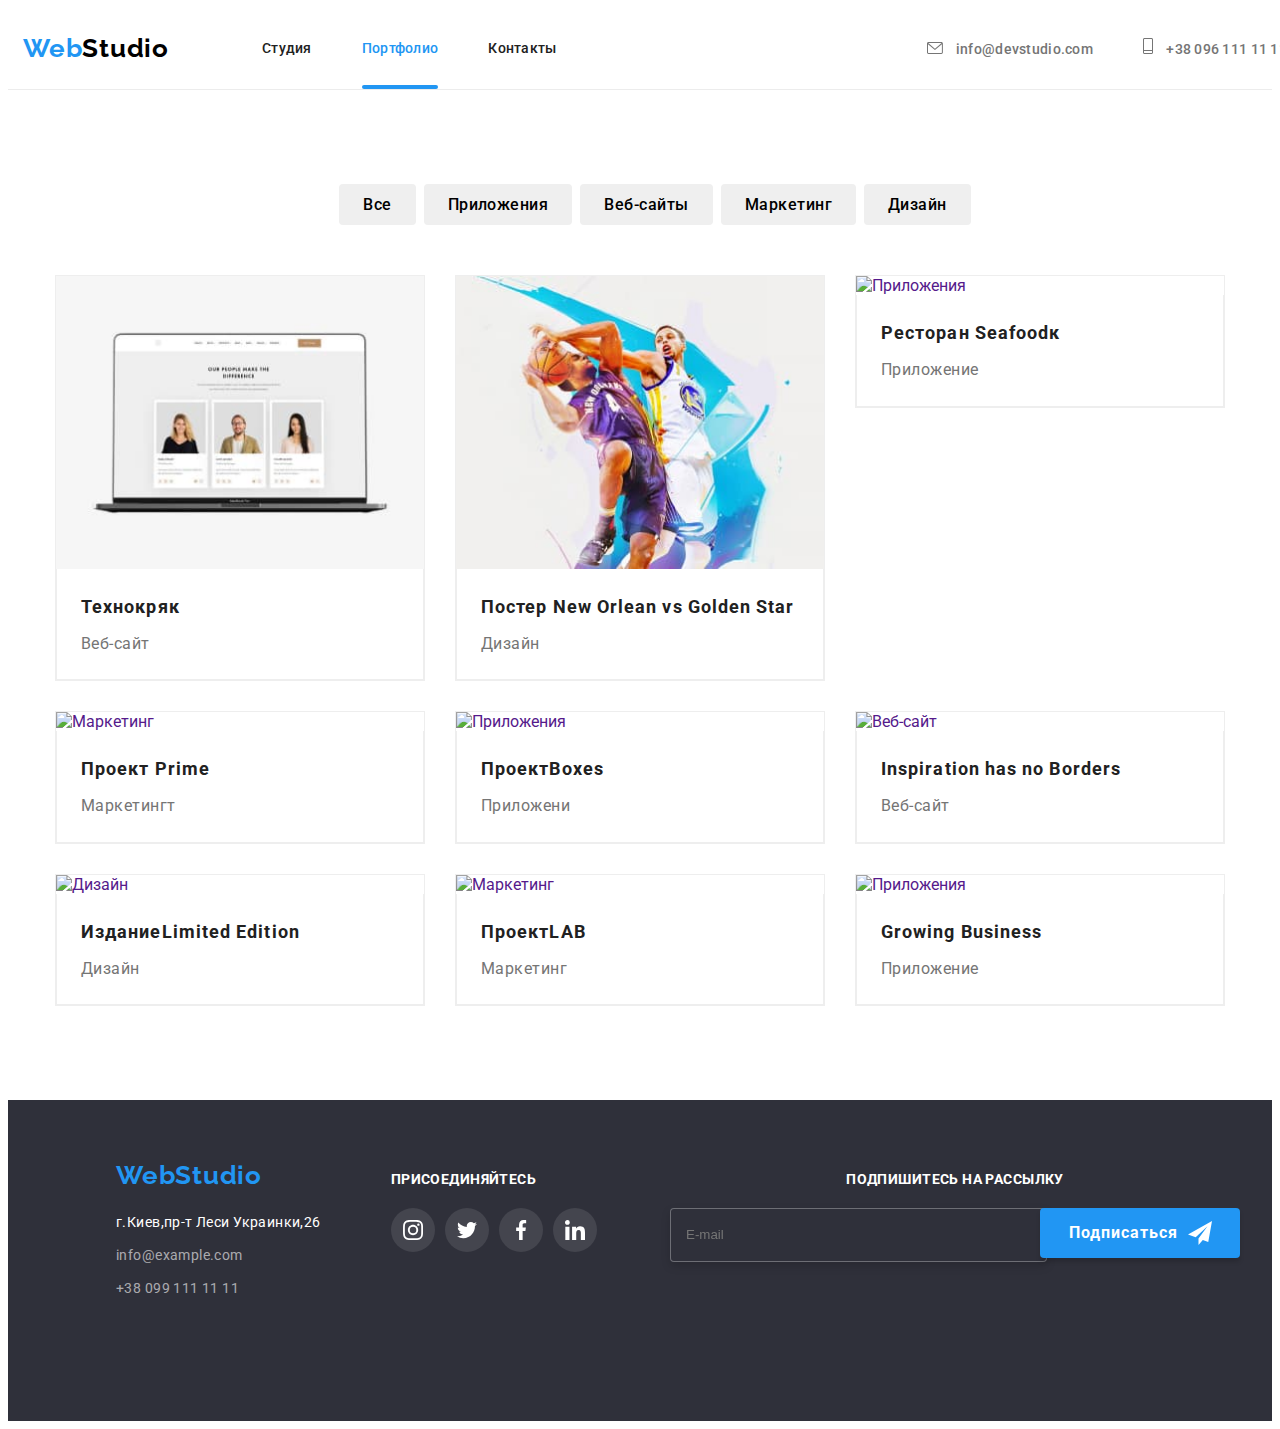
==== commit f29700e6: "Add files via upload" ====
--- a/portfolio.html
+++ b/portfolio.html
@@ -20,18 +20,18 @@
 <body>
     <header class="header">
         <div class="container header-container">
-            <a class="logo" href="">
-                <span class="logo__label">Web</span><span class="logo__label logo__label--active">Studio</span>
-            </a>
             <nav class="menu">
+                <a class="logo" href="">
+                    <span class="logo__label">Web</span><span class="logo__label logo__label--black">Studio</span>
+                </a>
                 <ul class="menu__list">
-                    <li class="menu__item"><a class="menu__link" href="/">Cтудия</a></li>
+                    <li class="menu__item"><a class="menu__link " href="/">Cтудия</a></li>
                     <li class="menu__item"><a class="menu__link menu__link--current"
-                            href="/portfolio.html">Портфолио</a></li>
+                            href="./portfolio.html">Портфолио</a></li>
                     <li class="menu__item"><a class="menu__link" href="/">Контакты</a></li>
                 </ul>
             </nav>
-            <ul class="auth-nav">
+            <ul class="auth__nav">
                 <li class="auth-nav__item"><a class="auth-nav__link" href="malito:info@devstudio.com">
                         <svg class="auth-nav__icon" width="16" height="12">
                             <use href="./img/icons.svg#icon-phone"></use>
@@ -44,6 +44,38 @@
                         </svg>
                         +38 096 111 11 11</a></li>
             </ul>
+            <button class="button__mob">
+                <svg width="24" height="16">
+                    <use href="./img/icons.svg#icon-menu_24px"></use>
+                </svg>
+            </button>
+            <!-- <div class="mob__menu mob__container">
+            <div class="mob__top">
+                <button class="button__mob-top">
+                    <svg width="19" height="19">
+                        <use href="./img/icons.svg#icon-close_24px"></use>
+                    </svg>
+                </button>
+                <ul class="mob__top-list">
+                    <li class="mob__top-item"><a class="mob__top-link" href="/">Cтудия</a></li>
+                    <li class="mob__top-item"><a class="mob__top-link" href="./portfolio.html">Портфолио</a>
+                    </li>
+                    <li class="mob__top-item"><a class="mob__top-link" href="/">Контакты</a></li>
+                </ul>
+            </div>
+            <div class="mob__bottom">
+                <ul class="mob__bottom-list">
+                    <li class="mob__bottom-item"><a class="mob__bottom-link" href="/">+38 096 111 11 11</a></li>
+                    <li class="mob__bottom-item"><a class="mob__bottom-link" href="/">info@devstudio.com</a></li>
+                </ul>
+                <ul class="mob__bottom-social">
+                    <li class="mob__social-list"><a class="mob_social_link" href="/">Instagram</a></li>
+                    <li class="mob__social-list"><a class="mob_social_link" href="/">Twitter</a></li>
+                    <li class="mob__social-list"><a class="mob_social_link" href="/">Facebook</a></li>
+                    <li class="mob__social-list"><a class="mob_social_link" href="/">LinkedIn</a></li>
+                </ul>
+            </div>
+        </div> -->
         </div>
     </header>
     <main>
@@ -70,7 +102,18 @@
                                         эту платформу для цифрового
                                         шпионажа и атак на защищённые сервера конкурентов.</p>
                                 </div>
-                                <img src="/img/project-1.jpg" alt="Веб-сайт" width="370">
+                                <picture>
+                                    <source srcset="./img/project-1.jpg 1x, ./img/project-1-2x.jpg 2x"
+                                        media="(min-width:1200px)">
+                                    <source
+                                        srcset=" ./img/img-project-tab/project-1-tab-1x.jpg 1x, ./img/img-project-tab/project-1-tab-2x.jpg 2x"
+                                        media="(min-width:768px)">
+                                    <source
+                                        srcset="./img/img-project-mob/project-1-mob-1x.jpg 1x, ./img/img-project-mob/project-1-mob-2x.jpg 2x"
+                                        media="(min-width:320px)">
+                                </picture>
+                                <img srcset="./img/project-1.jpg 1x, ./img/project-1-2x.jpg 2x" src="/img/project-1.jpg"
+                                    alt="Веб-сайт" width="370">
                             </div>
                             <div class="example__border">
                                 <h2 class="example__border-title">Технокряк</h2>
@@ -88,7 +131,18 @@
                                         эту платформу для цифрового
                                         шпионажа и атак на защищённые сервера конкурентов.</p>
                                 </div>
-                                <img src="/img/project-2.jpg" alt="Дизайн" width="370">
+                                <picture>
+                                    <source srcset="./img/project-2.jpg 1x, ./img/project-2-2x.jpg 2x"
+                                        media="(min-width:1200px)">
+                                    <source
+                                        srcset=" ./img/img-project-tab/project-2-tab-1x.jpg 1x, ./img/img-project-tab/project-2-tab-2x.jpg 2x"
+                                        media="(min-width:768px)">
+                                    <source
+                                        srcset="./img/img-project-mob/project-2-mob-1x.jpg 1x, ./img/img-project-mob/project-2-mob-2x.jpg 2x"
+                                        media="(min-width:320px)">
+                                </picture>
+                                <img srcset="./img/project-2.jpg 1x, ./img/project-2-2x.jpg 2x" src="/img/project-2.jpg"
+                                    alt="Дизайн" width="370">
                             </div>
                             <div class="example__border">
                                 <h2 class="example__border-title">Постер <span lang="en"> New Orlean vs Golden
@@ -107,7 +161,18 @@
                                         эту платформу для цифрового
                                         шпионажа и атак на защищённые сервера конкурентов.</p>
                                 </div>
-                                <img src="/img/project-3.jpg" alt="Приложения" width="370">
+                                <picture>
+                                    <source srcset="./img/project-3.jpg 1x, ./img/project-3-2x.jpg 2x"
+                                        media="(min-width:1200px)">
+                                    <source
+                                        srcset=" ./img/img-project-tab/project-3-tab-1x.jpg 1x, ./img/img-project-tab/project-3-tab-2x.jpg 2x"
+                                        media="(min-width:768px)">
+                                    <source
+                                        srcset="./img/img-project-mob/project-3-mob-1x.jpg 1x, ./img/img-project-mob/project-3-mob-2x.jpg 2x"
+                                        media="(min-width:320px)">
+                                </picture>
+                                <img srcset="./img/project-3.jpg 1x, ./img/project-3-2x.jpg 2x" src="/img/project-3.jpg"
+                                    alt="Приложения" width="370">
                             </div>
                             <div class="example__border">
                                 <h2 class="example__border-title">Ресторан <span lang="en">Seafoodк</span></h2>
@@ -125,7 +190,18 @@
                                         эту платформу для цифрового
                                         шпионажа и атак на защищённые сервера конкурентов.</p>
                                 </div>
-                                <img src="/img/project-4.jpg" alt="Маркетинг" width="370">
+                                <picture>
+                                    <source srcset="./img/project-4.jpg 1x, ./img/project-4-2x.jpg 2x"
+                                        media="(min-width:1200px)">
+                                    <source
+                                        srcset=" ./img/img-project-tab/project-4-tab-1x.jpg 1x, ./img/img-project-tab/project-4-tab-2x.jpg 2x"
+                                        media="(min-width:768px)">
+                                    <source
+                                        srcset="./img/img-project-mob/project-4-mob-1x.jpg 1x, ./img/img-project-mob/project-4-mob-2x.jpg 2x"
+                                        media="(min-width:320px)">
+                                </picture>
+                                <img srcset="./img/project-4.jpg 1x, ./img/project-4-2x.jpg 2x" src="/img/project-4.jpg"
+                                    alt="Маркетинг" width="370">
                             </div>
                             <div class="example__border">
                                 <h2 class="example__border-title">Проект <span lang="en">Prime</span></h2>
@@ -143,7 +219,18 @@
                                         эту платформу для цифрового
                                         шпионажа и атак на защищённые сервера конкурентов.</p>
                                 </div>
-                                <img src="/img/project-5.jpg" alt="Приложения" width="370">
+                                <picture>
+                                    <source srcset="./img/project-5.jpg 1x, ./img/project-5-2x.jpg 2x"
+                                        media="(min-width:1200px)">
+                                    <source
+                                        srcset=" ./img/img-project-tab/project-5-tab-1x.jpg 1x, ./img/img-project-tab/project-5-tab-2x.jpg 2x"
+                                        media="(min-width:768px)">
+                                    <source
+                                        srcset="./img/img-project-mob/project-5-mob-1x.jpg 1x, ./img/img-project-mob/project-5-mob-2x.jpg 2x"
+                                        media="(min-width:320px)">
+                                </picture>
+                                <img srcset="./img/project-5.jpg 1x, ./img/project-5-2x.jpg 2x"
+                                    src=" /img/project-5.jpg" alt="Приложения" width="370">
                             </div>
                             <div class="example__border">
                                 <h2 class="example__border-title">Проект<span lang="en">Boxes</span></h2>
@@ -161,7 +248,18 @@
                                         эту платформу для цифрового
                                         шпионажа и атак на защищённые сервера конкурентов.</p>
                                 </div>
-                                <img src="/img/project-6.jpg" alt="Веб-сайт" width="370">
+                                <picture>
+                                    <source srcset="./img/project-6.jpg 1x, ./img/project-6-2x.jpg 2x"
+                                        media="(min-width:1200px)">
+                                    <source
+                                        srcset=" ./img/img-project-tab/project-6-tab-1x.jpg 1x, ./img/img-project-tab/project-6-tab-2x.jpg 2x"
+                                        media="(min-width:768px)">
+                                    <source
+                                        srcset="./img/img-project-mob/project-6-mob-1x.jpg 1x, ./img/img-project-mob/project-6-mob-2x.jpg 2x"
+                                        media="(min-width:320px)">
+                                </picture>
+                                <img srcset="./img/project-6.jpg 1x, ./img/project-6-2x.jpg 2x" src="/img/project-6.jpg"
+                                    alt="Веб-сайт" width="370">
                             </div>
                             <div class="example__border">
                                 <h2 lang="en" class="example__border-title">Inspiration has no Borders</h2>
@@ -179,7 +277,18 @@
                                         эту платформу для цифрового
                                         шпионажа и атак на защищённые сервера конкурентов.</p>
                                 </div>
-                                <img src="/img/project-7.jpg" alt="Дизайн" width="370">
+                                <picture>
+                                    <source srcset="./img/project-7.jpg 1x, ./img/project-7-2x.jpg 2x"
+                                        media="(min-width:1200px)">
+                                    <source
+                                        srcset=" ./img/img-project-tab/project-7-tab-1x.jpg 1x, ./img/img-project-tab/project-7-tab-2x.jpg 2x"
+                                        media="(min-width:768px)">
+                                    <source
+                                        srcset="./img/img-project-mob/project-7-mob-1x.jpg 1x, ./img/img-project-mob/project-7-mob-2x.jpg 2x"
+                                        media="(min-width:320px)">
+                                </picture>
+                                <img srcset="./img/project-7.jpg 1x, ./img/project-7-2x.jpg 2x"
+                                    src=" /img/project-7.jpg" alt="Дизайн" width="370">
                             </div>
                             <div class="example__border">
                                 <h2 class="example__border-title">Издание<span lang="en">Limited Edition</span></h2>
@@ -197,7 +306,18 @@
                                         эту платформу для цифрового
                                         шпионажа и атак на защищённые сервера конкурентов.</p>
                                 </div>
-                                <img src="/img/project-8.jpg" alt="Маркетинг" width="370">
+                                <picture>
+                                    <source srcset="./img/project-8.jpg 1x, ./img/project-8-2x.jpg 2x"
+                                        media="(min-width:1200px)">
+                                    <source
+                                        srcset=" ./img/img-project-tab/project-8-tab-1x.jpg 1x, ./img/img-project-tab/project-8-tab-2x.jpg 2x"
+                                        media="(min-width:768px)">
+                                    <source
+                                        srcset="./img/img-project-mob/project-8-mob-1x.jpg 1x, ./img/img-project-mob/project-8-mob-2x.jpg 2x"
+                                        media="(min-width:320px)">
+                                </picture>
+                                <img srcset="./img/project-8.jpg 1x, ./img/project-8-2x.jpg 2x" src="/img/project-8.jpg"
+                                    alt="Маркетинг" width="370">
                             </div>
                             <div class="example__border">
                                 <h2 class="example__border-title">Проект<span lang="en">LAB</span></h2>
@@ -215,7 +335,17 @@
                                         эту платформу для цифрового
                                         шпионажа и атак на защищённые сервера конкурентов.</p>
                                 </div>
-                                <img src="/img/project-9.jpg" alt="Приложения" width="370">
+                                <source srcset="./img/project-9.jpg 1x, ./img/project-9-2x.jpg 2x"
+                                    media="(min-width:1200px)">
+                                <source
+                                    srcset=" ./img/img-project-tab/project-9-tab-1x.jpg 1x, ./img/img-project-tab/project-9-tab-2x.jpg 2x"
+                                    media="(min-width:768px)">
+                                <source
+                                    srcset="./img/img-project-mob/project-9-mob-1x.jpg 1x, ./img/img-project-mob/project-9-mob-2x.jpg 2x"
+                                    media="(min-width:320px)">
+                                </picture>
+                                <img srcset="./img/project-9.jpg 1x, ./img/project-9-2x.jpg 2x" src="/img/project-9.jpg"
+                                    alt="Приложения" width="370">
                             </div>
                             <div class="example__border">
                                 <h2 lang="en" class="example__border-title">Growing Business</h2>
@@ -298,6 +428,7 @@
             </div>
         </div>
     </footer>
+    <script src="./js/menu.js"></script>
 </body>
 
 </html>--- a/css/main.min.css
+++ b/css/main.min.css
@@ -1 +1 @@
-:root{--main-text-color: #212121;--second-text-color: #757575;--third-text-color: #2196f3;--fourth-text-color: #ffffff;--five-text-color: #000000;--six-text-color: rgba(255, 255, 255, 0.6);--background-text-color: #2f303a;--background-icon-color: #f5f4fa;--icon-color: #afb1b8;--border-color: #eeeeee;--transition--: 250ms cubic-bezier(0.4, 0, 0.2, 1)}p,h1,h2,h3,h4,h5,h6{margin:0}a{text-decoration:none;-webkit-transition:var(--transition--);transition:var(--transition--)}ul{margin:0;padding:0;list-style:none}button{cursor:pointer;-webkit-transition:var(--transition--);transition:var(--transition--)}img{display:block;max-width:100%;height:auto}body{font-family:"Roboto","Raleway";color:var(--main-text-color)}.container{width:1200px;padding-left:15px;padding-right:15px;margin:0 auto}.section{padding-top:94px;padding-bottom:94px;margin:auto}.pre__title{text-align:center;font-weight:700;font-size:36px;line-height:1.2;letter-spacing:.03em;margin-bottom:50px}.header{padding-top:24px;padding-bottom:25px;margin:auto;border-bottom:1px solid #ececec;color:var(--fourth-text-color)}.header-container{display:-webkit-box;display:-ms-flexbox;display:flex;-webkit-box-align:center;-ms-flex-align:center;align-items:center}.logo{margin-right:93px}.logo__label{color:var(--third-text-color);font-style:normal;font-family:Raleway;font-weight:700;font-size:26px;line-height:1.2;letter-spacing:.03em}.logo__label--black{color:var(--five-text-color)}.menu{display:-webkit-box;display:-ms-flexbox;display:flex;-webkit-box-align:center;-ms-flex-align:center;align-items:center;-webkit-transition:var(--transition--);transition:var(--transition--)}.menu__list{display:-webkit-box;display:-ms-flexbox;display:flex;-webkit-transition:var(--transition--);transition:var(--transition--)}.menu__list .menu__item:not(:last-child){margin-right:50px}.menu__link{color:var(--main-text-color);font-weight:500;font-size:14px;line-height:1.2;letter-spacing:.02em;-webkit-transition:var(--transition--);transition:var(--transition--)}.menu__link--current{position:relative;color:var(--third-text-color)}.menu__link--current::after{position:absolute;margin-top:28px;content:"";display:block;width:100%;height:4px;background:var(--third-text-color);border-radius:2px;-webkit-transition:var(--transition--);transition:var(--transition--)}.menu__link:hover,.menu__link:focus{color:var(--third-text-color)}.auth-nav{display:-webkit-box;display:-ms-flexbox;display:flex;margin-left:auto;-webkit-box-align:center;-ms-flex-align:center;align-items:center}.auth-nav .auth-nav__item:not(:last-child){margin-right:50px}.auth-nav .auth-nav__icon{margin-right:10px;fill:currentColor}.auth-nav__link{color:var(--second-text-color);font-weight:500;font-size:14px;line-height:1.2;letter-spacing:.02em;-webkit-transition:var(--transition--);transition:var(--transition--)}.auth-nav__link:hover,.auth-nav__link:focus{color:var(--third-text-color)}.hero{max-width:1600px;padding-top:200px;padding-bottom:200px;margin:auto;text-align:center;background-image:-webkit-gradient(linear, left top, right top, from(rgba(47, 48, 58, 0.4)), to(rgba(47, 48, 58, 0.4))),url(../img/img-hero.jpg);background-image:linear-gradient(to right, rgba(47, 48, 58, 0.4), rgba(47, 48, 58, 0.4)),url(../img/img-hero.jpg);background-position:center;background-repeat:no-repeat;background-color:rgba(47,48,58,.4)}.hero__title{width:696px;height:120px;margin-left:auto;margin-right:auto;margin-bottom:30px;color:var(--fourth-text-color);font-weight:900;font-size:44px;line-height:1.4;letter-spacing:.06em}.hero__button{display:block;padding:10px 32px;border-radius:4px;margin-right:auto;margin-left:auto;border:none;background-color:var(--third-text-color);color:var(--fourth-text-color);font-family:inherit;font-weight:700;font-size:16px;line-height:1.9;letter-spacing:.06em;-webkit-transition:var(--transition--);transition:var(--transition--)}.hero-buttons:focus{color:var(--fourth-text-color)}.backdrop{position:fixed;top:0;left:0;width:100%;height:100%;background-color:rgba(0,0,0,.2);opacity:1;-webkit-transition:var(--transition--);transition:var(--transition--);z-index:1}.backdrop.is-hidden{opacity:0;pointer-events:none}.modal{position:absolute;top:50%;left:50%;-webkit-transform:translate(-50%, -50%);transform:translate(-50%, -50%);-webkit-transition:var(--transition--);transition:var(--transition--);max-width:528px;max-height:581px;background-color:var(--fourth-text-color);-webkit-box-shadow:0px 1px 3px rgba(0,0,0,.12),0px 1px 1px rgba(0,0,0,.14),0px 2px 1px rgba(0,0,0,.2);box-shadow:0px 1px 3px rgba(0,0,0,.12),0px 1px 1px rgba(0,0,0,.14),0px 2px 1px rgba(0,0,0,.2);border-radius:4px}.modal__form{padding:40px;width:528px;height:581px}.modal__title{padding-bottom:30px;font-weight:700;font-size:20px;line-height:1.2;text-align:center;letter-spacing:.03em}.modal__field{position:relative;display:block;margin-bottom:28px}.modal__label{position:absolute;left:0;top:-15px;color:var(--second-text-color);font-size:12px;line-height:1.2;letter-spacing:.01em}.modal__input{width:100%;height:40px;margin:0;padding-left:42px;border:1px solid rgba(33,33,33,.2);border-radius:4px;outline:none;background-color:transparent;-webkit-transition:var(--transition--);transition:var(--transition--);cursor:pointer}.modal__input:focus+.modal__icon{fill:var(--third-text-color)}.modal__input:focus{border-color:var(--third-text-color)}.modal__icon{position:absolute;top:50%;-webkit-transform:translateY(-50%);transform:translateY(-50%);left:12px;-webkit-transition:var(--transition--);transition:var(--transition--)}.modal__textarea{position:relative;display:block;margin-bottom:20px}.modal__textarea-item{position:absolute;left:0;top:-15px;font-size:12px;line-height:1.2;letter-spacing:.01em;color:var(--second-text-color)}.modal__textarea-coment{width:100%;height:120px;padding:12px 16px;resize:none;border:1px solid rgba(33,33,33,.2);border-radius:4px;outline:none;-webkit-transition:var(--transition--);transition:var(--transition--);cursor:pointer}.modal__textarea-coment::-webkit-input-placeholder{font-size:12px;line-height:1.2;letter-spacing:.01em;color:rgba(117,117,117,.5)}.modal__textarea-coment::-moz-placeholder{font-size:12px;line-height:1.2;letter-spacing:.01em;color:rgba(117,117,117,.5)}.modal__textarea-coment:-ms-input-placeholder{font-size:12px;line-height:1.2;letter-spacing:.01em;color:rgba(117,117,117,.5)}.modal__textarea-coment::-ms-input-placeholder{font-size:12px;line-height:1.2;letter-spacing:.01em;color:rgba(117,117,117,.5)}.modal__textarea-coment::placeholder{font-size:12px;line-height:1.2;letter-spacing:.01em;color:rgba(117,117,117,.5)}.modal__textarea-coment:focus{border-color:var(--third-text-color)}.modal__submit{width:200px;height:50px;-webkit-box-shadow:0px 4px 4px rgba(0,0,0,.15);box-shadow:0px 4px 4px rgba(0,0,0,.15);border-radius:4px;color:var(--fourth-text-color);background-color:var(--third-text-color);border:none;font-family:inherit;font-weight:700;font-size:16px;line-height:1.9;letter-spacing:.06em;-webkit-transition:var(--transition--);transition:var(--transition--)}.checkbox{position:relative;display:block;width:423px;height:24px;margin-bottom:30px;-webkit-transition:var(--transition--);transition:var(--transition--)}.checkbox__input{position:absolute;-webkit-appearance:none;-moz-appearance:none;appearance:none;-webkit-transition:var(--transition--);transition:var(--transition--)}.checkbox__icon{position:absolute;display:block;left:0px;top:50%;-webkit-transform:translateY(-50%);transform:translateY(-50%);width:16px;height:15px;background-color:var(--fourth-text-color);border:2px solid var(--main-text-color);border-radius:2px;-webkit-transition:var(--transition--);transition:var(--transition--);border-color:var(--main-text-color)}.checkbox__check-icon{position:absolute;left:0px;top:50%;-webkit-transform:translateY(-50%);transform:translateY(-50%);z-index:1;opacity:0;-webkit-transition:var(--transition--);transition:var(--transition--);cursor:pointer}.checkbox__input:checked+.checkbox__icon{background-color:var(--third-text-color);background-size:contain;background-origin:border-box;border-color:var(--third-text-color)}.checkbox__input:checked~.checkbox__check-icon{opacity:1}.checkbox__text{display:block;position:absolute;left:23px;top:50%;-webkit-transform:translateY(-50%);transform:translateY(-50%);font-size:14px;line-height:1.7;letter-spacing:.01em;color:var(--second-text-color)}.checkbox__contract{color:var(--third-text-color);text-decoration:underline;-webkit-text-decoration-skip-ink:none;text-decoration-skip-ink:none}.modal__button{display:-webkit-box;display:-ms-flexbox;display:flex;position:absolute;width:30px;height:30px;top:8px;right:8px;border:1px solid rgba(0,0,0,.1);border-radius:50%;background-color:var(--fourth-text-color);-webkit-box-align:center;-ms-flex-align:center;align-items:center;cursor:pointer;-webkit-transition:var(--transition--);transition:var(--transition--)}.modal__button:hover{fill:var(--third-text-color)}.feature{display:-webkit-box;display:-ms-flexbox;display:flex}.feature__icon{display:-webkit-box;display:-ms-flexbox;display:flex;width:270px;height:120px;-webkit-box-pack:center;-ms-flex-pack:center;justify-content:center;-webkit-box-align:center;-ms-flex-align:center;align-items:center;margin-bottom:30px;border-radius:4px;background-color:var(--background-icon-color)}.feature__title{color:var(--main-text-color);font-weight:700;font-size:14px;line-height:1.2;letter-spacing:.03em}.feature__item:not(:last-child){margin-right:30px}.feature__text{width:270px;margin-top:10px;color:var(--second-text-color);font-size:14px;line-height:1.7;letter-spacing:.03em}.section--activity{padding-bottom:94px}.activity__list{display:-webkit-box;display:-ms-flexbox;display:flex}.activity__list .activity__item:not(:last-child){margin-right:30px}.activity__thumb{position:relative}.activity__thumb-product{position:absolute;color:var(--fourth-text-color);font-weight:700;font-size:14px;line-height:1.2;letter-spacing:.03em}.activity__thumb-box{position:absolute;display:-webkit-box;display:-ms-flexbox;display:flex;-webkit-box-pack:center;-ms-flex-pack:center;justify-content:center;-webkit-box-align:center;-ms-flex-align:center;align-items:center;width:100%;height:60px;bottom:0;background:rgba(47,48,58,.8)}.section--comand{background-color:var(--background-icon-color)}.comand__list{display:-webkit-box;display:-ms-flexbox;display:flex}.comand__list-item{background-color:var(--fourth-text-color);margin-right:30px;-webkit-box-shadow:0px 1px 3px rgba(0,0,0,.12),0px 1px 1px rgba(0,0,0,.14),0px 2px 1px rgba(0,0,0,.2);box-shadow:0px 1px 3px rgba(0,0,0,.12),0px 1px 1px rgba(0,0,0,.14),0px 2px 1px rgba(0,0,0,.2);border-radius:0px 0px 4px 4px;-webkit-transition:var(--transition--);transition:var(--transition--)}.comand__list .comand__list-item:last-child{margin-right:0px}.comand__thumb{padding-top:30px;padding-bottom:30px}.comand__thumb-title{text-align:center;color:var(--main-text-color);font-weight:500;font-size:16px;line-height:1.2;letter-spacing:.03em}.comand__thumb-text{margin-top:10px;text-align:center;color:var(--second-text-color);font-size:16px;line-height:1.7;letter-spacing:.03em}.comand__icon{width:206px;height:44px;margin-right:auto;margin-left:auto;margin-top:16px}.comand__icon-list{display:-webkit-box;display:-ms-flexbox;display:flex;-webkit-box-pack:justify;-ms-flex-pack:justify;justify-content:space-between;text-align:center;-webkit-box-align:center;-ms-flex-align:center;align-items:center}.comand__icon-item{display:-webkit-box;display:-ms-flexbox;display:flex;-webkit-box-pack:center;-ms-flex-pack:center;justify-content:center;margin-right:10px;background-color:var(--fourth-text-color)}.comand__icon-item:last-child{margin-right:0px}.comand__icon-link{display:-webkit-box;display:-ms-flexbox;display:flex;-webkit-box-pack:center;-ms-flex-pack:center;justify-content:center;-webkit-box-align:center;-ms-flex-align:center;align-items:center;width:44px;height:44px;border-radius:50%;fill:var(--icon-color);-webkit-transition:var(--transition--);transition:var(--transition--)}.comand__icon-link:hover,.comand__icon-link:focus{fill:var(--fourth-text-color);background-color:var(--third-text-color)}.client__list{display:-webkit-box;display:-ms-flexbox;display:flex}.client__logo{width:170px;height:92px;margin-right:30px}.client__logo:last-child{margin-right:0px}.client__link{width:100%;height:100%;display:-webkit-box;display:-ms-flexbox;display:flex;-webkit-box-align:center;-ms-flex-align:center;align-items:center;-webkit-box-pack:center;-ms-flex-pack:center;justify-content:center;border:1px solid #afb1b8;border-radius:4px;color:var(--icon-color);-webkit-transition:var(--transition--);transition:var(--transition--)}.client__icon{fill:currentColor}.client__link:hover,.client__link:focus{color:var(--third-text-color);border-color:var(--third-text-color)}.section--footer{padding-top:60px;padding-bottom:60px;margin-left:auto;margin-right:auto;background-color:var(--background-text-color);font-style:normal}.footer{display:-webkit-box;display:-ms-flexbox;display:flex;-webkit-box-align:baseline;-ms-flex-align:baseline;align-items:baseline}.footer__logo{margin-right:70px}.footer__logo-label{color:var(--third-text-color);font-style:normal;font-family:Raleway;font-weight:700;font-size:26px;line-height:1.2;letter-spacing:.03em}.footer__logo-label--white{color:var(--fourth-text-color)}.address{-webkit-box-align:center;-ms-flex-align:center;align-items:center}.address__list{margin-top:20px}.address__item:not(:last-child){margin-bottom:9px}.address__link{color:var(--six-text-color);font-style:normal;font-size:14px;line-height:1.7;letter-spacing:.03em;-webkit-transition:var(--transition--);transition:var(--transition--)}.address__link--map{color:var(--fourth-text-color)}.address__link:hover,.address__link:focus{color:var(--third-text-color)}.social__title{padding-bottom:20px;color:var(--fourth-text-color);font-weight:700;font-size:14px;line-height:1.2;letter-spacing:.03em}.social__list{display:-webkit-box;display:-ms-flexbox;display:flex;-webkit-box-pack:justify;-ms-flex-pack:justify;justify-content:space-between}.social__item{display:-webkit-box;display:-ms-flexbox;display:flex;-webkit-box-pack:center;-ms-flex-pack:center;justify-content:center;margin-right:10px}.social__item:last-child{margin-right:0px}.social__link{display:-webkit-box;display:-ms-flexbox;display:flex;-webkit-box-pack:center;-ms-flex-pack:center;justify-content:center;-webkit-box-align:center;-ms-flex-align:center;align-items:center;width:44px;height:44px;border-radius:50%;fill:var(--fourth-text-color);background-color:rgba(255,255,255,.1);-webkit-transition:var(--transition--);transition:var(--transition--)}.social__link:hover,.social__link:focus{background-color:var(--third-text-color)}.subscribe{margin-left:auto}.subscribe__title{display:block;padding-bottom:20px;color:var(--fourth-text-color);font-weight:700;font-size:14px;line-height:1.2;letter-spacing:.03em}.subscribe__form{display:-webkit-box;display:-ms-flexbox;display:flex;-webkit-box-pack:justify;-ms-flex-pack:justify;justify-content:space-between}.subscribe__lebel{width:358px;margin-right:12px}.subscribe__input{width:100%;height:100%;padding-left:15px;color:var(--second-text-color);background-color:var(--background-text-color);border:1px solid rgba(255,255,255,.3);-webkit-filter:drop-shadow(0px 4px 4px rgba(0, 0, 0, 0.15));filter:drop-shadow(0px 4px 4px rgba(0, 0, 0, 0.15));border-radius:4px;-webkit-transition:var(--transition--);transition:var(--transition--)}.subscribe__button{position:relative;width:200px;height:50px;border:none;text-align:center;padding-right:62px;padding-left:29px;background-color:var(--third-text-color);color:var(--fourth-text-color);font-family:inherit;font-weight:700;font-size:16px;line-height:1.9;letter-spacing:.06em;-webkit-transition:var(--transition--);transition:var(--transition--);-webkit-box-shadow:0px 4px 4px rgba(0,0,0,.15);box-shadow:0px 4px 4px rgba(0,0,0,.15);border-radius:4px;border:none}.subscribe__icon{position:absolute;left:148px;top:50%;-webkit-transform:translateY(-50%);transform:translateY(-50%)}.caption{visibility:hidden;position:absolute;width:1px;height:1px;border:0px;padding:0px;white-space:nowrap;overflow:hidden;-webkit-clip-path:inset(100%);clip-path:inset(100%);clip:rect(0 0 0 0)}.filter__list{display:-webkit-box;display:-ms-flexbox;display:flex;-webkit-box-pack:center;-ms-flex-pack:center;justify-content:center;-webkit-transition:var(--transition--);transition:var(--transition--)}.filter__item:not(:last-child){margin-right:8px}.filter__button{padding:6px 22px 6px 22px;border-radius:4px;border-color:Transparent;font-family:inherit;font-weight:500;font-size:16px;line-height:1.6;letter-spacing:.03em;-webkit-transition:var(--transition--);transition:var(--transition--)}.filter__button:hover,.filter__button:focus{background-color:var(--third-text-color);color:var(--fourth-text-color);-webkit-box-shadow:0px 3px 1px rgba(0,0,0,.1),0px 1px 2px rgba(0,0,0,.08),0px 2px 2px rgba(0,0,0,.12);box-shadow:0px 3px 1px rgba(0,0,0,.1),0px 1px 2px rgba(0,0,0,.08),0px 2px 2px rgba(0,0,0,.12)}.example__list{display:-webkit-box;display:-ms-flexbox;display:flex;-ms-flex-wrap:wrap;flex-wrap:wrap;margin-top:50px}.example__item{width:370px;height:404px;margin-right:30px;margin-top:30px}.example__item:nth-child(3n){margin-right:0px}.example__item:nth-child(-n+3){margin-top:0px}.example__link{display:block;background:var(--fourth-text-color);border:1px solid var(--border-color);-webkit-transition:var(--transition--);transition:var(--transition--)}.example__link:hover,.example__link:focus{-webkit-box-shadow:0px 1px 1px rgba(0,0,0,.12),0px 4px 4px rgba(0,0,0,.06),1px 4px 6px rgba(0,0,0,.16);box-shadow:0px 1px 1px rgba(0,0,0,.12),0px 4px 4px rgba(0,0,0,.06),1px 4px 6px rgba(0,0,0,.16)}.example__thumb{position:relative;overflow:hidden}.example__thumb-item{position:absolute;padding:63px 24px;top:0;left:0;width:100%;height:100%;background:rgba(33,150,243,.9);-webkit-transform:translateY(100%);transform:translateY(100%);opacity:0;-webkit-transition:var(--transition--);transition:var(--transition--)}.example__thumb-text{position:absolute;color:var(--fourth-text-color);font-size:18px;line-height:1.6;letter-spacing:.03em;-webkit-transition:var(--transition--);transition:var(--transition--)}.example__border-title{margin-bottom:4px;color:var(--main-text-color);font-weight:700;font-size:18px;line-height:2;letter-spacing:.06em}.example__border-text{color:var(--second-text-color);font-weight:400;font-size:16px;line-height:1.9;letter-spacing:.03em}.example__border{padding:20px 24px 20px 24px;border-top:0px;border-right:1px solid var(--border-color);border-left:1px solid var(--border-color);border-bottom:1px solid var(--border-color)}.example__link:hover .example__thumb .example__thumb-item{opacity:1;-webkit-transform:translateY(0%);transform:translateY(0%)}/*# sourceMappingURL=main.min.css.map */+:root{--main-text-color: #212121;--second-text-color: #757575;--third-text-color: #2196f3;--fourth-text-color: #ffffff;--five-text-color: #000000;--six-text-color: rgba(255, 255, 255, 0.6);--background-text-color: #2f303a;--background-icon-color: #f5f4fa;--icon-color: #afb1b8;--border-color: #eeeeee;--transition--: 250ms cubic-bezier(0.4, 0, 0.2, 1)}p,h1,h2,h3,h4,h5,h6{margin:0}a{text-decoration:none;-webkit-transition:var(--transition--);transition:var(--transition--)}ul{margin:0;padding:0;list-style:none}button{cursor:pointer;-webkit-transition:var(--transition--);transition:var(--transition--)}img{display:block;max-width:100%;height:auto}body{font-family:"Roboto","Raleway";color:var(--main-text-color)}.container{width:1200px;padding-left:15px;padding-right:15px;margin:0 auto}@media screen and (max-width: 479px){.container{width:100%}}@media screen and (min-width: 480px){.container{width:100%}}@media screen and (min-width: 768px){.container{width:100%}}@media screen and (min-width: 1200px){.container{width:100%}}.section{padding-top:60px;padding-bottom:60px;margin:auto}@media screen and (min-width: 1200px){.section{width:1200px;padding-top:94px;padding-bottom:94px}}.pre__title{width:100%;margin-bottom:50px;text-align:center}@media screen and (max-width: 479px){.pre__title{width:100%;font-weight:700;font-size:28px;line-height:calc(33 / 28);letter-spacing:.03em;text-align:center}}@media screen and (min-width: 480px){.pre__title{width:100%;font-weight:700;font-size:28px;line-height:calc(33 / 28);letter-spacing:.03em;text-align:center}}@media screen and (min-width: 768px){.pre__title{width:100%;font-weight:700;font-size:28px;line-height:calc(33 / 28);letter-spacing:.03em;text-align:center}}@media screen and (min-width: 1200px){.pre__title{width:100%;font-weight:700;font-size:36px;line-height:1.2;letter-spacing:.03em;text-align:center}}.header{border-bottom:1px solid #ececec;color:var(--fourth-text-color)}@media screen and (max-width: 479px){.header{padding-top:16px;padding-bottom:16px}}@media screen and (min-width: 480px){.header{padding-top:16px;padding-bottom:16px}}@media screen and (min-width: 768px){.header{padding:0px}}@media screen and (min-width: 1200px){.header{padding:0px}}.header-container{display:-webkit-box;display:-ms-flexbox;display:flex;-webkit-box-align:center;-ms-flex-align:center;align-items:center;-webkit-box-pack:justify;-ms-flex-pack:justify;justify-content:space-between}.logo{margin-right:93px}.logo__label{color:var(--third-text-color);font-style:normal;font-family:Raleway;font-weight:700;font-size:26px;line-height:1.2;letter-spacing:.03em}.logo__label--black{color:var(--five-text-color)}.menu{display:-webkit-box;display:-ms-flexbox;display:flex;-webkit-box-align:center;-ms-flex-align:center;align-items:center;-webkit-transition:var(--transition--);transition:var(--transition--)}.menu__list{display:-webkit-box;display:-ms-flexbox;display:flex;-webkit-transition:var(--transition--);transition:var(--transition--)}.menu__item:not(:last-child){margin-right:50px}.menu__link{color:var(--main-text-color);font-weight:500;font-size:14px;line-height:1.2;letter-spacing:.02em;-webkit-transition:var(--transition--);transition:var(--transition--);padding-bottom:32px;padding-top:32px;display:block}.menu__link:hover,.menu__link:focus{color:var(--third-text-color)}@media screen and (max-width: 479px){.menu__link{display:none}}@media screen and (min-width: 480px)and (max-width: 767px){.menu__link{display:none}}.menu__link--current{position:relative;color:var(--third-text-color)}.menu__link--current::after{position:absolute;bottom:0px;content:"";display:block;width:100%;height:4px;background:var(--third-text-color);border-radius:2px;-webkit-transition:var(--transition--);transition:var(--transition--)}@media screen and (max-width: 479px){.menu__link--current{display:none}}@media screen and (min-width: 480px)and (max-width: 767px){.menu__link--current{display:none}}.auth__nav{display:-webkit-box;display:-ms-flexbox;display:flex;margin-left:auto;-webkit-box-align:center;-ms-flex-align:center;align-items:center}@media screen and (max-width: 479px){.auth__nav{display:none}}@media screen and (min-width: 480px)and (max-width: 767px){.auth__nav{display:none}}@media screen and (min-width: 768px)and (max-width: 1199px){.auth__nav{-webkit-box-orient:vertical;-webkit-box-direction:normal;-ms-flex-direction:column;flex-direction:column;-webkit-box-align:baseline;-ms-flex-align:baseline;align-items:baseline;margin-right:0px}}.auth-nav__icon{margin-right:10px;fill:currentColor}.auth-nav__item:not(:last-child){margin-right:50px}@media screen and (min-width: 768px)and (max-width: 1199px){.auth-nav__item:not(:last-child){margin-bottom:10px;margin-right:0px}}.auth-nav__link{color:var(--second-text-color);font-weight:500;font-size:14px;line-height:1.2;letter-spacing:.02em;-webkit-transition:var(--transition--);transition:var(--transition--)}.auth-nav__link:hover,.auth-nav__link:focus{color:var(--third-text-color)}@media screen and (max-width: 479px){.hero{width:100%;background-image:-webkit-gradient(linear, left top, right top, from(rgba(47, 48, 58, 0.4)), to(rgba(47, 48, 58, 0.4))),url(../img/Header-mob-1x.jpg);background-image:linear-gradient(to right, rgba(47, 48, 58, 0.4), rgba(47, 48, 58, 0.4)),url(../img/Header-mob-1x.jpg);background-repeat:no-repeat;background-size:cover;background-position:center;padding-top:118px;padding-bottom:118px;margin:auto}}@media screen and (max-width: 479px)and (min-device-pixel-ratio: 2),screen and (max-width: 479px)and (-webkit-min-device-pixel-ratio: 2),screen and (max-width: 479px)and (min-resolution: 192dpi),screen and (max-width: 479px)and (min-resolution: 2dppx){.hero{background-image:url(../img/Header-mob-2x.jpg)}}@media screen and (min-width: 480px){.hero{width:100%;background-image:-webkit-gradient(linear, left top, right top, from(rgba(47, 48, 58, 0.4)), to(rgba(47, 48, 58, 0.4))),url(../img/Header-mob-1x.jpg);background-image:linear-gradient(to right, rgba(47, 48, 58, 0.4), rgba(47, 48, 58, 0.4)),url(../img/Header-mob-1x.jpg);background-repeat:no-repeat;background-size:cover;background-position:center;padding-top:118px;padding-bottom:118px;margin:auto}}@media screen and (min-width: 480px)and (min-device-pixel-ratio: 2),screen and (min-width: 480px)and (-webkit-min-device-pixel-ratio: 2),screen and (min-width: 480px)and (min-resolution: 192dpi),screen and (min-width: 480px)and (min-resolution: 2dppx){.hero{background-image:url(../img/Header-mob-2x.jpg)}}@media screen and (min-width: 768px){.hero{width:100%;background-image:-webkit-gradient(linear, left top, right top, from(rgba(47, 48, 58, 0.4)), to(rgba(47, 48, 58, 0.4))),url(/img/Header-tab-1x.jpg);background-image:linear-gradient(to right, rgba(47, 48, 58, 0.4), rgba(47, 48, 58, 0.4)),url(/img/Header-tab-1x.jpg);background-repeat:no-repeat;background-size:cover;background-position:center;padding-top:118px;padding-bottom:118px;margin:auto}}@media screen and (min-width: 768px)and (min-device-pixel-ratio: 2),screen and (min-width: 768px)and (-webkit-min-device-pixel-ratio: 2),screen and (min-width: 768px)and (min-resolution: 192dpi),screen and (min-width: 768px)and (min-resolution: 2dppx){.hero{background-image:url(../img/Header-tab-2x.jpg)}}@media screen and (min-width: 1200px){.hero{width:100%;max-width:1600px;padding-top:200px;padding-bottom:200px;margin:auto;background-image:-webkit-gradient(linear, left top, right top, from(rgba(47, 48, 58, 0.4)), to(rgba(47, 48, 58, 0.4))),url(../img/img-hero.jpg);background-image:linear-gradient(to right, rgba(47, 48, 58, 0.4), rgba(47, 48, 58, 0.4)),url(../img/img-hero.jpg);background-position:center;background-repeat:no-repeat;background-color:rgba(47,48,58,.4)}}@media screen and (min-width: 1200px)and (min-device-pixel-ratio: 2),screen and (min-width: 1200px)and (-webkit-min-device-pixel-ratio: 2),screen and (min-width: 1200px)and (min-resolution: 192dpi),screen and (min-width: 1200px)and (min-resolution: 2dppx){.hero{background-image:url(/img/img-hero-2x.jpg)}}@media screen and (max-width: 767px){.hero__title{width:360px;height:84px;text-align:center;margin-left:auto;margin-right:auto;margin-bottom:30px;color:var(--fourth-text-color);font-weight:900;font-size:26px;line-height:calc(42 / 26);letter-spacing:.06em}}@media screen and (min-width: 768px){.hero__title{width:360px;height:84px;text-align:center;margin-left:auto;margin-right:auto;margin-bottom:30px;color:var(--fourth-text-color);font-weight:900;font-size:26px;line-height:calc(42 / 26);letter-spacing:.06em}}@media screen and (min-width: 1200px){.hero__title{width:696px;height:120px;margin-left:auto;margin-right:auto;margin-bottom:30px;color:var(--fourth-text-color);font-weight:900;font-size:44px;line-height:1.4;letter-spacing:.06em}}.hero__button{display:block;padding:10px 32px;border-radius:4px;margin-right:auto;margin-left:auto;border:none;background-color:var(--third-text-color);color:var(--fourth-text-color);font-family:inherit;font-weight:700;font-size:16px;line-height:1.9;letter-spacing:.06em;-webkit-transition:var(--transition--);transition:var(--transition--)}.hero__button:focus{color:var(--fourth-text-color)}.backdrop{position:fixed;top:0;left:0;width:100%;height:100%;background-color:rgba(0,0,0,.2);opacity:1;-webkit-transition:var(--transition--);transition:var(--transition--);z-index:1}.backdrop.is-hidden{opacity:0;pointer-events:none}.modal{width:100%;position:absolute;top:50%;left:50%;-webkit-transform:translate(-50%, -50%);transform:translate(-50%, -50%);-webkit-transition:var(--transition--);transition:var(--transition--);max-width:528px;max-height:581px;background-color:var(--fourth-text-color);-webkit-box-shadow:0px 1px 3px rgba(0,0,0,.12),0px 1px 1px rgba(0,0,0,.14),0px 2px 1px rgba(0,0,0,.2);box-shadow:0px 1px 3px rgba(0,0,0,.12),0px 1px 1px rgba(0,0,0,.14),0px 2px 1px rgba(0,0,0,.2);border-radius:4px}.modal__form{padding:40px}@media screen and (max-width: 479px){.modal__form{width:450px;height:609px}}@media screen and (max-width: 767px){.modal__form{width:450px;height:609px}}@media screen and (min-width: 768px){.modal__form{width:450px;height:609px}}@media screen and (min-width: 1200px){.modal__form{width:528px;height:581px}}.modal__title{padding-bottom:30px;font-weight:700;font-size:20px;line-height:1.2;text-align:center;letter-spacing:.03em}.modal__field{position:relative;display:block;margin-bottom:28px}.modal__label{position:absolute;left:0;top:-15px;color:var(--second-text-color);font-size:12px;line-height:1.2;letter-spacing:.01em}.modal__input{width:100%;height:40px;margin:0;padding-left:42px;border:1px solid rgba(33,33,33,.2);border-radius:4px;outline:none;background-color:transparent;-webkit-transition:var(--transition--);transition:var(--transition--);cursor:pointer}.modal__input:focus+.modal__icon{fill:var(--third-text-color)}.modal__input:focus{border-color:var(--third-text-color)}.modal__icon{position:absolute;top:50%;-webkit-transform:translateY(-50%);transform:translateY(-50%);left:12px;-webkit-transition:var(--transition--);transition:var(--transition--)}.modal__textarea{position:relative;display:block;margin-bottom:20px}.modal__textarea-item{position:absolute;left:0;top:-15px;font-size:12px;line-height:1.2;letter-spacing:.01em;color:var(--second-text-color)}.modal__textarea-coment{width:100%;height:120px;padding:12px 16px;resize:none;border:1px solid rgba(33,33,33,.2);border-radius:4px;outline:none;-webkit-transition:var(--transition--);transition:var(--transition--);cursor:pointer}.modal__textarea-coment::-webkit-input-placeholder{font-size:12px;line-height:1.2;letter-spacing:.01em;color:rgba(117,117,117,.5)}.modal__textarea-coment::-moz-placeholder{font-size:12px;line-height:1.2;letter-spacing:.01em;color:rgba(117,117,117,.5)}.modal__textarea-coment:-ms-input-placeholder{font-size:12px;line-height:1.2;letter-spacing:.01em;color:rgba(117,117,117,.5)}.modal__textarea-coment::-ms-input-placeholder{font-size:12px;line-height:1.2;letter-spacing:.01em;color:rgba(117,117,117,.5)}.modal__textarea-coment::placeholder{font-size:12px;line-height:1.2;letter-spacing:.01em;color:rgba(117,117,117,.5)}.modal__textarea-coment:focus{border-color:var(--third-text-color)}.modal__submit{width:200px;height:50px;-webkit-box-shadow:0px 4px 4px rgba(0,0,0,.15);box-shadow:0px 4px 4px rgba(0,0,0,.15);border-radius:4px;color:var(--fourth-text-color);background-color:var(--third-text-color);border:none;font-family:inherit;font-weight:700;font-size:16px;line-height:1.9;letter-spacing:.06em;-webkit-transition:var(--transition--);transition:var(--transition--)}.checkbox{position:relative;display:block;width:423px;height:24px;margin-bottom:30px;-webkit-transition:var(--transition--);transition:var(--transition--)}.checkbox__input{position:absolute;-webkit-appearance:none;-moz-appearance:none;appearance:none;-webkit-transition:var(--transition--);transition:var(--transition--)}.checkbox__input:checked+.checkbox__icon{background-color:var(--third-text-color);background-size:contain;background-origin:border-box;border-color:var(--third-text-color)}.checkbox__input:checked~.checkbox__check-icon{opacity:1}.checkbox__input.checkbox__text{display:block;position:absolute;left:50px;top:50%;-webkit-transform:translateY(-50%);transform:translateY(-50%);color:var(--second-text-color)}@media screen and (min-width: 480px){.checkbox__input.checkbox__text{font-size:12px;line-height:calc(14 / 12);letter-spacing:.03em}}@media screen and (min-width: 768px){.checkbox__input.checkbox__text{font-size:12px;line-height:calc(14 / 12);letter-spacing:.03em}}@media screen and (min-width: 1200px){.checkbox__input.checkbox__text{font-size:14px;line-height:1.7;letter-spacing:.03em;color:var(--second-text-color)}}.checkbox__icon{position:absolute;display:block;left:0px;top:50%;-webkit-transform:translateY(-50%);transform:translateY(-50%);width:16px;height:15px;background-color:var(--fourth-text-color);border:2px solid var(--main-text-color);border-radius:2px;-webkit-transition:var(--transition--);transition:var(--transition--);border-color:var(--main-text-color)}.checkbox__check-icon{position:absolute;left:0px;top:50%;-webkit-transform:translateY(-50%);transform:translateY(-50%);z-index:1;opacity:0;-webkit-transition:var(--transition--);transition:var(--transition--);cursor:pointer}.checkbox__contract{color:var(--third-text-color);text-decoration:underline;-webkit-text-decoration-skip-ink:none;text-decoration-skip-ink:none}.modal__button{display:-webkit-box;display:-ms-flexbox;display:flex;position:absolute;width:30px;height:30px;top:8px;right:8px;border:1px solid rgba(0,0,0,.1);border-radius:50%;background-color:var(--fourth-text-color);-webkit-box-align:center;-ms-flex-align:center;align-items:center;cursor:pointer;-webkit-transition:var(--transition--);transition:var(--transition--)}.modal__button:hover{fill:var(--third-text-color)}.feature{margin:0 auto}@media screen and (min-width: 480px){.feature{width:480px}}@media screen and (min-width: 768px){.feature{width:768px;display:-webkit-box;display:-ms-flexbox;display:flex;-ms-flex-wrap:wrap;flex-wrap:wrap}}@media screen and (min-width: 1200px){.feature{width:1200px;display:-webkit-box;display:-ms-flexbox;display:flex;-webkit-box-pack:center;-ms-flex-pack:center;justify-content:center;-webkit-box-align:center;-ms-flex-align:center;align-items:center}}.feature__icon{display:-webkit-box;display:-ms-flexbox;display:flex;width:100%;-webkit-box-pack:center;-ms-flex-pack:center;justify-content:center;-webkit-box-align:center;-ms-flex-align:center;align-items:center;text-align:center;margin-bottom:30px;border-radius:4px;background-color:var(--background-icon-color)}.feature__title{color:var(--main-text-color);font-weight:700;font-size:14px;line-height:1.2;letter-spacing:.03em}@media screen and (max-width: 479px){.feature__title{width:100%;text-align:center}}@media screen and (min-width: 480px){.feature__title{width:100%;text-align:center}}@media screen and (min-width: 480px){.feature__item{width:100%;margin-bottom:30px}}@media screen and (min-width: 768px){.feature__item{width:calc(100% / 2 - 30px);margin-right:30px;margin-bottom:30px}.feature__item:nth-child(2n){margin-right:0px}}@media screen and (min-width: 1200px){.feature__item{width:calc(100% / 4 - 30px);margin-right:30px}.feature__item:not(:last-child){margin-right:30px}}.feature__text{width:270px;margin-top:10px;color:var(--second-text-color);font-size:14px;line-height:1.7;letter-spacing:.03em}@media screen and (min-width: 480px){.feature__text{width:100%}}.section--activity{padding-bottom:94px}@media screen and (max-width: 479px){.section--activity{display:none}}@media screen and (min-width: 480px)and (max-width: 1198px){.section--activity{display:none}}.activity__list{display:-webkit-box;display:-ms-flexbox;display:flex}.activity__list.activity__item:not(:last-child){margin-right:30px}.activity__thumb{position:relative}.activity__thumb-product{position:absolute;color:var(--fourth-text-color);font-weight:700;font-size:14px;line-height:1.2;letter-spacing:.03em}.activity__thumb-box{position:absolute;display:-webkit-box;display:-ms-flexbox;display:flex;-webkit-box-pack:center;-ms-flex-pack:center;justify-content:center;-webkit-box-align:center;-ms-flex-align:center;align-items:center;width:100%;height:60px;bottom:0;background:rgba(47,48,58,.8)}img{width:100%}.section--comand{background-color:var(--background-icon-color);padding-top:60px;padding-bottom:60px}@media screen and (min-width: 1200px){.section--comand{padding-top:94px;padding-bottom:94px}}@media screen and (min-width: 768px){.comand__list{width:768px;display:-webkit-box;display:-ms-flexbox;display:flex;-ms-flex-wrap:wrap;flex-wrap:wrap;margin:0 auto}}@media screen and (min-width: 1200px){.comand__list{width:1200px;display:-webkit-box;display:-ms-flexbox;display:flex}}.comand__list-item{margin-bottom:30px;background-color:var(--fourth-text-color);-webkit-box-shadow:0px 1px 3px rgba(0,0,0,.12),0px 1px 1px rgba(0,0,0,.14),0px 2px 1px rgba(0,0,0,.2);box-shadow:0px 1px 3px rgba(0,0,0,.12),0px 1px 1px rgba(0,0,0,.14),0px 2px 1px rgba(0,0,0,.2);border-radius:0px 0px 4px 4px;-webkit-transition:var(--transition--);transition:var(--transition--)}@media screen and (min-width: 480px){.comand__list-item{width:100%}}@media screen and (min-width: 768px){.comand__list-item{width:calc(100% / 2 - 30px);margin-right:30px}.comand__list-item:nth-child(2n){margin-right:0px;margin-bottom:30px}}@media screen and (min-width: 1200px){.comand__list-item{width:calc(100% / 4 - 30px);margin-bottom:0px;margin-right:30px}.comand__list-item:nth-child(n+1){margin-right:30px;margin-bottom:0px}.comand__list-item:last-child{margin-right:0px;margin-bottom:0px}}.comand__thumb{padding-top:30px;padding-bottom:30px}.comand__thumb-title{text-align:center;color:var(--main-text-color);font-weight:500;font-size:16px;line-height:1.2;letter-spacing:.03em}.comand__thumb-text{margin-top:10px;text-align:center;color:var(--second-text-color);font-size:16px;line-height:1.7;letter-spacing:.03em}.comand__icon{width:206px;height:44px;margin-right:auto;margin-left:auto;margin-top:16px}.comand__icon-list{display:-webkit-box;display:-ms-flexbox;display:flex;-webkit-box-pack:justify;-ms-flex-pack:justify;justify-content:space-between;text-align:center;-webkit-box-align:center;-ms-flex-align:center;align-items:center}.comand__icon-item{display:-webkit-box;display:-ms-flexbox;display:flex;-webkit-box-pack:center;-ms-flex-pack:center;justify-content:center;margin-right:10px;background-color:var(--fourth-text-color)}.comand__icon-item:last-child{margin-right:0px}.comand__icon-link{display:-webkit-box;display:-ms-flexbox;display:flex;-webkit-box-pack:center;-ms-flex-pack:center;justify-content:center;-webkit-box-align:center;-ms-flex-align:center;align-items:center;width:44px;height:44px;border-radius:50%;fill:var(--icon-color);-webkit-transition:var(--transition--);transition:var(--transition--)}.comand__icon-link:hover,.comand__icon-link:focus{fill:var(--fourth-text-color);background-color:var(--third-text-color)}@media screen and (max-width: 479px){.client__list{width:100%;display:-webkit-box;display:-ms-flexbox;display:flex;-ms-flex-wrap:wrap;flex-wrap:wrap;-webkit-box-pack:justify;-ms-flex-pack:justify;justify-content:space-between}}@media screen and (min-width: 480px){.client__list{width:100%;display:-webkit-box;display:-ms-flexbox;display:flex;-ms-flex-wrap:wrap;flex-wrap:wrap;-webkit-box-pack:justify;-ms-flex-pack:justify;justify-content:space-between}}@media screen and (min-width: 768px){.client__list{width:100%;display:-webkit-box;display:-ms-flexbox;display:flex;-ms-flex-wrap:wrap;flex-wrap:wrap;-webkit-box-pack:justify;-ms-flex-pack:justify;justify-content:space-between}}@media screen and (min-width: 1200px){.client__list{width:100%;display:-webkit-box;display:-ms-flexbox;display:flex;-ms-flex-wrap:nowrap;flex-wrap:nowrap;-webkit-box-pack:justify;-ms-flex-pack:justify;justify-content:space-between}}.client__logo{margin-bottom:30px}@media screen and (max-width: 479px){.client__logo{width:calc(100% / 2 - 30px);display:-webkit-box;display:-ms-flexbox;display:flex;-webkit-box-align:center;-ms-flex-align:center;align-items:center;-webkit-box-pack:center;-ms-flex-pack:center;justify-content:center;text-align:center;margin-bottom:30px}.client__logo:nth-child(n+5){margin-bottom:0px}.client__logo:nth-child(n+6){margin-bottom:0px}}@media screen and (min-width: 480px){.client__logo{width:calc(100% / 2 - 30px);display:-webkit-box;display:-ms-flexbox;display:flex;-webkit-box-align:center;-ms-flex-align:center;align-items:center;-webkit-box-pack:center;-ms-flex-pack:center;justify-content:center;text-align:center;margin-bottom:30px}.client__logo:nth-child(n+5){margin-bottom:0px}.client__logo:nth-child(n+6){margin-bottom:0px}}@media screen and (min-width: 768px){.client__logo{width:calc(100% / 3 - 30px);margin-bottom:30px}.client__logo:nth-child(n+4){margin-bottom:0px}.client__logo:nth-child(n+5){margin-bottom:0px}.client__logo:nth-child(n+6){margin-bottom:0px}}@media screen and (min-width: 1200px){.client__logo{width:100%;margin-right:30px;margin-bottom:0px;-webkit-box-align:center;-ms-flex-align:center;align-items:center;-webkit-box-pack:center;-ms-flex-pack:center;justify-content:center;text-align:center;width:210px;height:92px}.client__logo:last-child{margin-right:0px}}.client__link{width:100%;height:100%;display:-webkit-box;display:-ms-flexbox;display:flex;-webkit-box-align:center;-ms-flex-align:center;align-items:center;-webkit-box-pack:center;-ms-flex-pack:center;justify-content:center;align-items:center;border:1px solid #afb1b8;border-radius:4px;color:var(--icon-color);-webkit-transition:var(--transition--);transition:var(--transition--)}.client__link:hover,.client__link:focus{color:var(--third-text-color);border-color:var(--third-text-color)}.client__icon{fill:currentColor}.section--footer{padding-top:60px;padding-bottom:60px;margin-left:auto;margin-right:auto;background-color:var(--background-text-color);font-style:normal}.footer{display:-webkit-box;display:-ms-flexbox;display:flex;-webkit-box-align:baseline;-ms-flex-align:baseline;align-items:baseline}@media screen and (max-width: 479px){.footer{-webkit-box-align:center;-ms-flex-align:center;align-items:center;-webkit-box-orient:vertical;-webkit-box-direction:normal;-ms-flex-direction:column;flex-direction:column;text-align:center}}@media screen and (min-width: 480px)and (max-width: 767px){.footer{-webkit-box-align:center;-ms-flex-align:center;align-items:center;-webkit-box-orient:vertical;-webkit-box-direction:normal;-ms-flex-direction:column;flex-direction:column;text-align:center}}@media screen and (min-width: 768px){.footer{width:768px;-ms-flex-wrap:wrap;flex-wrap:wrap;-webkit-box-pack:center;-ms-flex-pack:center;justify-content:center}}@media screen and (min-width: 1200px){.footer{width:1200px;display:-webkit-box;display:-ms-flexbox;display:flex;-webkit-box-align:baseline;-ms-flex-align:baseline;align-items:baseline}}@media screen and (max-width: 479px){.footer__logo{margin:0px}}@media screen and (min-width: 480px)and (max-width: 767px){.footer__logo{margin:0px}}@media screen and (min-width: 768px){.footer__logo{margin-left:76px}}@media screen and (min-width: 1200px){.footer__logo{margin-right:70px}}.footer__logo-label{color:var(--third-text-color);font-style:normal;font-family:Raleway;font-weight:700;font-size:26px;line-height:1.2;letter-spacing:.03em}.footer__logo-label--white{color:var(--fourth-text-color)}.address{-webkit-box-align:center;-ms-flex-align:center;align-items:center}@media screen and (max-width: 479px){.address{margin-bottom:60px}}@media screen and (min-width: 480px)and (max-width: 767px){.address{margin-bottom:60px}}@media screen and (min-width: 768px){.address{margin-bottom:60px}}.address__list{margin-top:20px}.address__item:not(:last-child){margin-bottom:9px}.address__link{color:var(--six-text-color);font-style:normal;font-size:14px;line-height:1.7;letter-spacing:.03em;-webkit-transition:var(--transition--);transition:var(--transition--)}.address__link:hover,.address__link:focus{color:var(--third-text-color)}.address__link--map{color:var(--fourth-text-color)}@media screen and (max-width: 479px){.social{margin-bottom:60px}}@media screen and (min-width: 480px)and (max-width: 767px){.social{margin-bottom:60px}}@media screen and (min-width: 768px)and (max-width: 1199px){.social{margin-left:165px}}.social__title{padding-bottom:20px;color:var(--fourth-text-color);font-weight:700;font-size:14px;line-height:1.2;letter-spacing:.03em}.social__list{display:-webkit-box;display:-ms-flexbox;display:flex;-webkit-box-pack:justify;-ms-flex-pack:justify;justify-content:space-between}.social__item{display:-webkit-box;display:-ms-flexbox;display:flex;-webkit-box-pack:center;-ms-flex-pack:center;justify-content:center;margin-right:10px}.social__item:last-child{margin-right:0px}.social__link{display:-webkit-box;display:-ms-flexbox;display:flex;-webkit-box-pack:center;-ms-flex-pack:center;justify-content:center;-webkit-box-align:center;-ms-flex-align:center;align-items:center;width:44px;height:44px;border-radius:50%;fill:var(--fourth-text-color);background-color:rgba(255,255,255,.1);-webkit-transition:var(--transition--);transition:var(--transition--)}.social__link:hover,.social__link:focus{background-color:var(--third-text-color)}@media screen and (max-width: 479px){.subscribe{margin:0px;width:100%}}@media screen and (min-width: 480px)and (max-width: 767px){.subscribe{margin:0px;width:100%}}@media screen and (min-width: 768px){.subscribe{text-align:center}}@media screen and (min-width: 1200px){.subscribe{margin-left:auto}}.subscribe__title{display:block;padding-bottom:20px;color:var(--fourth-text-color);font-weight:700;font-size:14px;line-height:1.2;letter-spacing:.03em}.subscribe__form{display:-webkit-box;display:-ms-flexbox;display:flex;-webkit-box-pack:justify;-ms-flex-pack:justify;justify-content:space-between}@media screen and (max-width: 479px){.subscribe__form{-webkit-box-orient:vertical;-webkit-box-direction:normal;-ms-flex-direction:column;flex-direction:column;-webkit-box-align:center;-ms-flex-align:center;align-items:center;text-align:center;width:100%}}@media screen and (min-width: 480px)and (max-width: 767px){.subscribe__form{-webkit-box-orient:vertical;-webkit-box-direction:normal;-ms-flex-direction:column;flex-direction:column;-webkit-box-align:center;-ms-flex-align:center;align-items:center;text-align:center;width:100%}}@media screen and (min-width: 768px)and (max-width: 1199px){.subscribe__form{-webkit-box-orient:vertical;-webkit-box-direction:normal;-ms-flex-direction:column;flex-direction:column;-webkit-box-align:center;-ms-flex-align:center;align-items:center;text-align:center;width:100%}}@media screen and (min-width: 768px){.subscribe__form{display:-webkit-box;display:-ms-flexbox;display:flex;-webkit-box-pack:justify;-ms-flex-pack:justify;justify-content:space-between}}.subscribe__lebel{width:100%;height:50px;margin-right:12px}@media screen and (max-width: 479px){.subscribe__lebel{margin:0px;width:100%;height:50px;margin-bottom:20px}}@media screen and (min-width: 480px)and (max-width: 767px){.subscribe__lebel{margin:0px;width:450px;height:50px;margin-bottom:20px}}@media screen and (min-width: 768px)and (max-width: 1199px){.subscribe__lebel{margin:0px;width:450px;height:50px;margin-bottom:20px}}@media screen and (min-width: 1200px){.subscribe__lebel{width:358px}}.subscribe__input{width:100%;height:100%;padding-left:15px;color:var(--second-text-color);background-color:var(--background-text-color);border:1px solid rgba(255,255,255,.3);-webkit-filter:drop-shadow(0px 4px 4px rgba(0, 0, 0, 0.15));filter:drop-shadow(0px 4px 4px rgba(0, 0, 0, 0.15));border-radius:4px;-webkit-transition:var(--transition--);transition:var(--transition--)}.subscribe__button{position:relative;width:200px;height:50px;border:none;text-align:center;padding-right:62px;padding-left:29px;background-color:var(--third-text-color);color:var(--fourth-text-color);font-family:inherit;font-weight:700;font-size:16px;line-height:1.9;letter-spacing:.06em;-webkit-transition:var(--transition--);transition:var(--transition--);-webkit-box-shadow:0px 4px 4px rgba(0,0,0,.15);box-shadow:0px 4px 4px rgba(0,0,0,.15);border-radius:4px;border:none}.subscribe__icon{position:absolute;left:148px;top:50%;-webkit-transform:translateY(-50%);transform:translateY(-50%)}.caption{visibility:hidden;position:absolute;width:1px;height:1px;border:0px;padding:0px;white-space:nowrap;overflow:hidden;-webkit-clip-path:inset(100%);clip-path:inset(100%);clip:rect(0 0 0 0)}.filter__list{display:-webkit-box;display:-ms-flexbox;display:flex;-webkit-box-pack:center;-ms-flex-pack:center;justify-content:center;-webkit-transition:var(--transition--);transition:var(--transition--);margin-bottom:50px}@media screen and (max-width: 479px){.filter__list{-webkit-box-orient:vertical;-webkit-box-direction:normal;-ms-flex-direction:column;flex-direction:column;-webkit-box-pack:start;-ms-flex-pack:start;justify-content:flex-start;margin-right:auto;margin-left:auto}.filter__list :nth-child(4){margin-top:15px}.filter__list :nth-child(5){margin-top:15px}}@media screen and (min-width: 480px)and (max-width: 767px){.filter__list{width:480px;-ms-flex-wrap:wrap;flex-wrap:wrap;-webkit-box-pack:start;-ms-flex-pack:start;justify-content:flex-start}.filter__list :nth-child(4){margin-top:15px}.filter__list :nth-child(5){margin-top:15px}}.filter__item:not(:last-child){margin-right:8px}.filter__button{padding:6px 22px 6px 22px;border-radius:4px;border-color:Transparent;font-family:inherit;font-weight:500;font-size:16px;line-height:1.6;letter-spacing:.03em;-webkit-transition:var(--transition--);transition:var(--transition--)}.filter__button:hover,.filter__button:focus{background-color:var(--third-text-color);color:var(--fourth-text-color);-webkit-box-shadow:0px 3px 1px rgba(0,0,0,.1),0px 1px 2px rgba(0,0,0,.08),0px 2px 2px rgba(0,0,0,.12);box-shadow:0px 3px 1px rgba(0,0,0,.1),0px 1px 2px rgba(0,0,0,.08),0px 2px 2px rgba(0,0,0,.12)}img{width:100%}@media screen and (min-width: 480px){.example__list{width:480px;margin-right:auto;margin-left:auto}}@media screen and (min-width: 768px){.example__list{width:768px;display:-webkit-box;display:-ms-flexbox;display:flex;-ms-flex-wrap:wrap;flex-wrap:wrap;margin:0 auto}}@media screen and (min-width: 1200px){.example__list{width:1200px;display:-webkit-box;display:-ms-flexbox;display:flex}}@media screen and (max-width: 479px){.example__item{width:100%;margin-bottom:30px}.example__item:last-child{margin-bottom:0px}}@media screen and (min-width: 480px){.example__item{width:480px;margin-right:0px;margin-top:0px;margin-bottom:30px}.example__item:last-child{margin-bottom:0px}}@media screen and (min-width: 768px){.example__item{width:calc(100% / 2 - 30px);margin-right:30px}.example__item:nth-child(2n){margin-right:0px;margin-bottom:30px}.example__item:last-child{margin-right:0px}}@media screen and (min-width: 1200px){.example__item{width:calc(100% / 3 - 30px);margin-right:30px}.example__item:nth-child(2n){margin-right:30px}.example__item:nth-child(3n){margin-right:0px}.example__item:nth-child(n+7){margin-bottom:0px}}.example__link{display:block;background:var(--fourth-text-color);border:1px solid var(--border-color);-webkit-transition:var(--transition--);transition:var(--transition--)}.example__link:hover,.example__link:focus{-webkit-box-shadow:0px 1px 1px rgba(0,0,0,.12),0px 4px 4px rgba(0,0,0,.06),1px 4px 6px rgba(0,0,0,.16);box-shadow:0px 1px 1px rgba(0,0,0,.12),0px 4px 4px rgba(0,0,0,.06),1px 4px 6px rgba(0,0,0,.16)}.example__link:hover .example__thumb .example__thumb-item{opacity:1;-webkit-transform:translateY(0%);transform:translateY(0%)}.example__thumb{position:relative;overflow:hidden}.example__thumb-item{position:absolute;padding:63px 24px;top:0;left:0;width:100%;height:100%;background:rgba(33,150,243,.9);-webkit-transform:translateY(100%);transform:translateY(100%);opacity:0;-webkit-transition:var(--transition--);transition:var(--transition--)}.example__thumb-text{position:absolute;color:var(--fourth-text-color);font-size:18px;line-height:1.6;letter-spacing:.03em;-webkit-transition:var(--transition--);transition:var(--transition--)}.example__border-title{margin-bottom:4px;color:var(--main-text-color);font-weight:700;font-size:18px;line-height:2;letter-spacing:.06em}.example__border-text{color:var(--second-text-color);font-weight:400;font-size:16px;line-height:1.9;letter-spacing:.03em}.example__border{padding:20px 24px 20px 24px;border-top:0px;border-right:1px solid var(--border-color);border-left:1px solid var(--border-color);border-bottom:1px solid var(--border-color)}.button__mob{background-color:transparent;border:none;margin:0;padding:0}@media screen and (min-width: 768px){.button__mob{display:none}}.mob__container{width:480px;height:796px;padding-left:40px;padding-bottom:48px;padding-right:15px;padding-top:10px}.mob__menu{display:-webkit-box;display:-ms-flexbox;display:flex;-webkit-box-orient:vertical;-webkit-box-direction:normal;-ms-flex-direction:column;flex-direction:column;-webkit-box-pack:justify;-ms-flex-pack:justify;justify-content:space-between;top:0px;left:0px;width:100%;height:100%;position:fixed;background-color:#fff}.button__mob-top{margin-bottom:10px;display:block;margin-left:auto;border:none;background-color:transparent}.button__mob-top:hover,.button__mob-top:focus{fill:var(--third-text-color)}.hider{overflow:hidden}.mob__top-item+.mob__top-item{margin-top:32px}.mob__top-link{font-family:Roboto,serif;font-weight:500;font-size:40px;line-height:calc(47 / 40);letter-spacing:.02em}.mob__bottom-item{margin-bottom:32px}.mob__bottom-item:last-child{margin-bottom:64px}.mob__bottom-link{font-family:Roboto,serif;font-weight:500;font-size:34px;line-height:calc(40 / 34);letter-spacing:.02em}.mob__bottom-link:last-child{font-family:Roboto,serif;font-weight:500;font-size:24px;line-height:calc(28 / 24);letter-spacing:.02em}.mob__bottom-social{display:-webkit-box;display:-ms-flexbox;display:flex}.mob__social-list+.mob__social-list{margin-left:10px;border-left:1px solid rgba(33,33,33,.2)}.mob_social_link{font-family:Roboto,serif;font-weight:500;font-size:18px;line-height:calc(22 / 18);letter-spacing:.02em;margin-left:10px}/*# sourceMappingURL=main.min.css.map */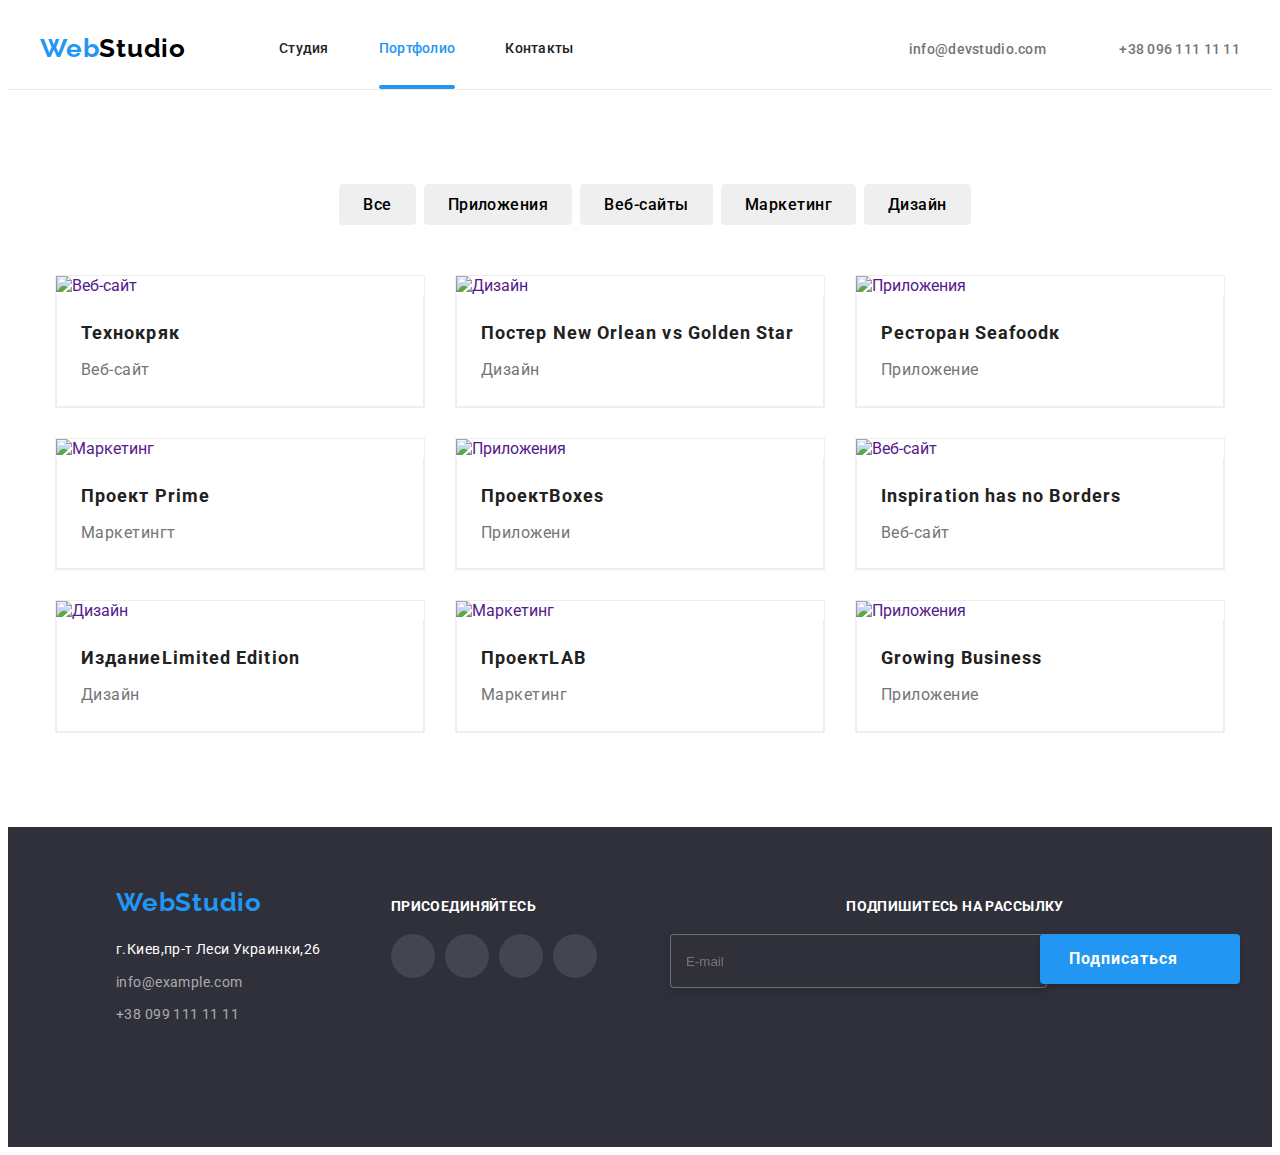
==== commit fb8c3b2c: "Add files via upload" ====
--- a/portfolio.html
+++ b/portfolio.html
@@ -20,12 +20,12 @@
 <body>
     <header class="header">
         <div class="container header-container">
+            <a class="logo" href="">
+                <span class="logo__label">Web</span><span class="logo__label logo__label--black">Studio</span>
+            </a>
             <nav class="menu">
-                <a class="logo" href="">
-                    <span class="logo__label">Web</span><span class="logo__label logo__label--black">Studio</span>
-                </a>
                 <ul class="menu__list">
-                    <li class="menu__item"><a class="menu__link " href="/">Cтудия</a></li>
+                    <li class="menu__item"><a class="menu__link" href="/">Cтудия</a></li>
                     <li class="menu__item"><a class="menu__link menu__link--current"
                             href="./portfolio.html">Портфолио</a></li>
                     <li class="menu__item"><a class="menu__link" href="/">Контакты</a></li>
@@ -44,38 +44,38 @@
                         </svg>
                         +38 096 111 11 11</a></li>
             </ul>
-            <button class="button__mob">
-                <svg width="24" height="16">
+            <button type="button" class="header_mobile-btn js-open-menu" data-menu-open>
+                <svg svg width="24" height="16" fill="currentColor" class="header_mob-menu-icon">
                     <use href="./img/icons.svg#icon-menu_24px"></use>
                 </svg>
             </button>
-            <!-- <div class="mob__menu mob__container">
-            <div class="mob__top">
-                <button class="button__mob-top">
-                    <svg width="19" height="19">
-                        <use href="./img/icons.svg#icon-close_24px"></use>
-                    </svg>
-                </button>
-                <ul class="mob__top-list">
-                    <li class="mob__top-item"><a class="mob__top-link" href="/">Cтудия</a></li>
-                    <li class="mob__top-item"><a class="mob__top-link" href="./portfolio.html">Портфолио</a>
-                    </li>
-                    <li class="mob__top-item"><a class="mob__top-link" href="/">Контакты</a></li>
-                </ul>
+            <div class="mob-menu mob__container is-hidden" data-menu>
+                <div class="mob-menu__top">
+                    <button class="close-mob-menu js-close-menu " data-menu-close>
+                        <svg svg width="19" height="19" fill="currentColor" class="header_mob-menu-icon">
+                            <use href="./img/icons.svg#icon-close_24px"></use>
+                        </svg>
+                    </button>
+                    <ul class="mob-menu__link">
+                        <li class="list"><a href="" class="link">Студия</a></li>
+                        <li class="list"><a href="" class="link">Портфолио</a></li>
+                        <li class="list"><a href="" class="link">Контакты</a></li>
+                    </ul>
+                </div>
+                <div class="mob-menu__bottom">
+                    <ul class="mob-menu__contact">
+                        <li class="list"><a href="" class="link">+38 096 111 11 11</a></li>
+                        <li class="list"><a href="" class="link">info@devstudio.com</a></li>
+                    </ul>
+                    <ul class="mob-menu__footer">
+                        <li class="list"><a href="" class="link">Instagram</a></li>
+                        <li class="list"><a href="" class="link">Twitter</a></li>
+                        <li class="list"><a href="" class="link">Facebook</a></li>
+                        <li class="list"><a href="" class="link">LinkedIn</a></li>
+                    </ul>
+                </div>
             </div>
-            <div class="mob__bottom">
-                <ul class="mob__bottom-list">
-                    <li class="mob__bottom-item"><a class="mob__bottom-link" href="/">+38 096 111 11 11</a></li>
-                    <li class="mob__bottom-item"><a class="mob__bottom-link" href="/">info@devstudio.com</a></li>
-                </ul>
-                <ul class="mob__bottom-social">
-                    <li class="mob__social-list"><a class="mob_social_link" href="/">Instagram</a></li>
-                    <li class="mob__social-list"><a class="mob_social_link" href="/">Twitter</a></li>
-                    <li class="mob__social-list"><a class="mob_social_link" href="/">Facebook</a></li>
-                    <li class="mob__social-list"><a class="mob_social_link" href="/">LinkedIn</a></li>
-                </ul>
-            </div>
-        </div> -->
+
         </div>
     </header>
     <main>
--- a/css/main.min.css
+++ b/css/main.min.css
@@ -1 +1 @@
-:root{--main-text-color: #212121;--second-text-color: #757575;--third-text-color: #2196f3;--fourth-text-color: #ffffff;--five-text-color: #000000;--six-text-color: rgba(255, 255, 255, 0.6);--background-text-color: #2f303a;--background-icon-color: #f5f4fa;--icon-color: #afb1b8;--border-color: #eeeeee;--transition--: 250ms cubic-bezier(0.4, 0, 0.2, 1)}p,h1,h2,h3,h4,h5,h6{margin:0}a{text-decoration:none;-webkit-transition:var(--transition--);transition:var(--transition--)}ul{margin:0;padding:0;list-style:none}button{cursor:pointer;-webkit-transition:var(--transition--);transition:var(--transition--)}img{display:block;max-width:100%;height:auto}body{font-family:"Roboto","Raleway";color:var(--main-text-color)}.container{width:1200px;padding-left:15px;padding-right:15px;margin:0 auto}@media screen and (max-width: 479px){.container{width:100%}}@media screen and (min-width: 480px){.container{width:100%}}@media screen and (min-width: 768px){.container{width:100%}}@media screen and (min-width: 1200px){.container{width:100%}}.section{padding-top:60px;padding-bottom:60px;margin:auto}@media screen and (min-width: 1200px){.section{width:1200px;padding-top:94px;padding-bottom:94px}}.pre__title{width:100%;margin-bottom:50px;text-align:center}@media screen and (max-width: 479px){.pre__title{width:100%;font-weight:700;font-size:28px;line-height:calc(33 / 28);letter-spacing:.03em;text-align:center}}@media screen and (min-width: 480px){.pre__title{width:100%;font-weight:700;font-size:28px;line-height:calc(33 / 28);letter-spacing:.03em;text-align:center}}@media screen and (min-width: 768px){.pre__title{width:100%;font-weight:700;font-size:28px;line-height:calc(33 / 28);letter-spacing:.03em;text-align:center}}@media screen and (min-width: 1200px){.pre__title{width:100%;font-weight:700;font-size:36px;line-height:1.2;letter-spacing:.03em;text-align:center}}.header{border-bottom:1px solid #ececec;color:var(--fourth-text-color)}@media screen and (max-width: 479px){.header{padding-top:16px;padding-bottom:16px}}@media screen and (min-width: 480px){.header{padding-top:16px;padding-bottom:16px}}@media screen and (min-width: 768px){.header{padding:0px}}@media screen and (min-width: 1200px){.header{padding:0px}}.header-container{display:-webkit-box;display:-ms-flexbox;display:flex;-webkit-box-align:center;-ms-flex-align:center;align-items:center;-webkit-box-pack:justify;-ms-flex-pack:justify;justify-content:space-between}.logo{margin-right:93px}.logo__label{color:var(--third-text-color);font-style:normal;font-family:Raleway;font-weight:700;font-size:26px;line-height:1.2;letter-spacing:.03em}.logo__label--black{color:var(--five-text-color)}.menu{display:-webkit-box;display:-ms-flexbox;display:flex;-webkit-box-align:center;-ms-flex-align:center;align-items:center;-webkit-transition:var(--transition--);transition:var(--transition--)}.menu__list{display:-webkit-box;display:-ms-flexbox;display:flex;-webkit-transition:var(--transition--);transition:var(--transition--)}.menu__item:not(:last-child){margin-right:50px}.menu__link{color:var(--main-text-color);font-weight:500;font-size:14px;line-height:1.2;letter-spacing:.02em;-webkit-transition:var(--transition--);transition:var(--transition--);padding-bottom:32px;padding-top:32px;display:block}.menu__link:hover,.menu__link:focus{color:var(--third-text-color)}@media screen and (max-width: 479px){.menu__link{display:none}}@media screen and (min-width: 480px)and (max-width: 767px){.menu__link{display:none}}.menu__link--current{position:relative;color:var(--third-text-color)}.menu__link--current::after{position:absolute;bottom:0px;content:"";display:block;width:100%;height:4px;background:var(--third-text-color);border-radius:2px;-webkit-transition:var(--transition--);transition:var(--transition--)}@media screen and (max-width: 479px){.menu__link--current{display:none}}@media screen and (min-width: 480px)and (max-width: 767px){.menu__link--current{display:none}}.auth__nav{display:-webkit-box;display:-ms-flexbox;display:flex;margin-left:auto;-webkit-box-align:center;-ms-flex-align:center;align-items:center}@media screen and (max-width: 479px){.auth__nav{display:none}}@media screen and (min-width: 480px)and (max-width: 767px){.auth__nav{display:none}}@media screen and (min-width: 768px)and (max-width: 1199px){.auth__nav{-webkit-box-orient:vertical;-webkit-box-direction:normal;-ms-flex-direction:column;flex-direction:column;-webkit-box-align:baseline;-ms-flex-align:baseline;align-items:baseline;margin-right:0px}}.auth-nav__icon{margin-right:10px;fill:currentColor}.auth-nav__item:not(:last-child){margin-right:50px}@media screen and (min-width: 768px)and (max-width: 1199px){.auth-nav__item:not(:last-child){margin-bottom:10px;margin-right:0px}}.auth-nav__link{color:var(--second-text-color);font-weight:500;font-size:14px;line-height:1.2;letter-spacing:.02em;-webkit-transition:var(--transition--);transition:var(--transition--)}.auth-nav__link:hover,.auth-nav__link:focus{color:var(--third-text-color)}@media screen and (max-width: 479px){.hero{width:100%;background-image:-webkit-gradient(linear, left top, right top, from(rgba(47, 48, 58, 0.4)), to(rgba(47, 48, 58, 0.4))),url(../img/Header-mob-1x.jpg);background-image:linear-gradient(to right, rgba(47, 48, 58, 0.4), rgba(47, 48, 58, 0.4)),url(../img/Header-mob-1x.jpg);background-repeat:no-repeat;background-size:cover;background-position:center;padding-top:118px;padding-bottom:118px;margin:auto}}@media screen and (max-width: 479px)and (min-device-pixel-ratio: 2),screen and (max-width: 479px)and (-webkit-min-device-pixel-ratio: 2),screen and (max-width: 479px)and (min-resolution: 192dpi),screen and (max-width: 479px)and (min-resolution: 2dppx){.hero{background-image:url(../img/Header-mob-2x.jpg)}}@media screen and (min-width: 480px){.hero{width:100%;background-image:-webkit-gradient(linear, left top, right top, from(rgba(47, 48, 58, 0.4)), to(rgba(47, 48, 58, 0.4))),url(../img/Header-mob-1x.jpg);background-image:linear-gradient(to right, rgba(47, 48, 58, 0.4), rgba(47, 48, 58, 0.4)),url(../img/Header-mob-1x.jpg);background-repeat:no-repeat;background-size:cover;background-position:center;padding-top:118px;padding-bottom:118px;margin:auto}}@media screen and (min-width: 480px)and (min-device-pixel-ratio: 2),screen and (min-width: 480px)and (-webkit-min-device-pixel-ratio: 2),screen and (min-width: 480px)and (min-resolution: 192dpi),screen and (min-width: 480px)and (min-resolution: 2dppx){.hero{background-image:url(../img/Header-mob-2x.jpg)}}@media screen and (min-width: 768px){.hero{width:100%;background-image:-webkit-gradient(linear, left top, right top, from(rgba(47, 48, 58, 0.4)), to(rgba(47, 48, 58, 0.4))),url(/img/Header-tab-1x.jpg);background-image:linear-gradient(to right, rgba(47, 48, 58, 0.4), rgba(47, 48, 58, 0.4)),url(/img/Header-tab-1x.jpg);background-repeat:no-repeat;background-size:cover;background-position:center;padding-top:118px;padding-bottom:118px;margin:auto}}@media screen and (min-width: 768px)and (min-device-pixel-ratio: 2),screen and (min-width: 768px)and (-webkit-min-device-pixel-ratio: 2),screen and (min-width: 768px)and (min-resolution: 192dpi),screen and (min-width: 768px)and (min-resolution: 2dppx){.hero{background-image:url(../img/Header-tab-2x.jpg)}}@media screen and (min-width: 1200px){.hero{width:100%;max-width:1600px;padding-top:200px;padding-bottom:200px;margin:auto;background-image:-webkit-gradient(linear, left top, right top, from(rgba(47, 48, 58, 0.4)), to(rgba(47, 48, 58, 0.4))),url(../img/img-hero.jpg);background-image:linear-gradient(to right, rgba(47, 48, 58, 0.4), rgba(47, 48, 58, 0.4)),url(../img/img-hero.jpg);background-position:center;background-repeat:no-repeat;background-color:rgba(47,48,58,.4)}}@media screen and (min-width: 1200px)and (min-device-pixel-ratio: 2),screen and (min-width: 1200px)and (-webkit-min-device-pixel-ratio: 2),screen and (min-width: 1200px)and (min-resolution: 192dpi),screen and (min-width: 1200px)and (min-resolution: 2dppx){.hero{background-image:url(/img/img-hero-2x.jpg)}}@media screen and (max-width: 767px){.hero__title{width:360px;height:84px;text-align:center;margin-left:auto;margin-right:auto;margin-bottom:30px;color:var(--fourth-text-color);font-weight:900;font-size:26px;line-height:calc(42 / 26);letter-spacing:.06em}}@media screen and (min-width: 768px){.hero__title{width:360px;height:84px;text-align:center;margin-left:auto;margin-right:auto;margin-bottom:30px;color:var(--fourth-text-color);font-weight:900;font-size:26px;line-height:calc(42 / 26);letter-spacing:.06em}}@media screen and (min-width: 1200px){.hero__title{width:696px;height:120px;margin-left:auto;margin-right:auto;margin-bottom:30px;color:var(--fourth-text-color);font-weight:900;font-size:44px;line-height:1.4;letter-spacing:.06em}}.hero__button{display:block;padding:10px 32px;border-radius:4px;margin-right:auto;margin-left:auto;border:none;background-color:var(--third-text-color);color:var(--fourth-text-color);font-family:inherit;font-weight:700;font-size:16px;line-height:1.9;letter-spacing:.06em;-webkit-transition:var(--transition--);transition:var(--transition--)}.hero__button:focus{color:var(--fourth-text-color)}.backdrop{position:fixed;top:0;left:0;width:100%;height:100%;background-color:rgba(0,0,0,.2);opacity:1;-webkit-transition:var(--transition--);transition:var(--transition--);z-index:1}.backdrop.is-hidden{opacity:0;pointer-events:none}.modal{width:100%;position:absolute;top:50%;left:50%;-webkit-transform:translate(-50%, -50%);transform:translate(-50%, -50%);-webkit-transition:var(--transition--);transition:var(--transition--);max-width:528px;max-height:581px;background-color:var(--fourth-text-color);-webkit-box-shadow:0px 1px 3px rgba(0,0,0,.12),0px 1px 1px rgba(0,0,0,.14),0px 2px 1px rgba(0,0,0,.2);box-shadow:0px 1px 3px rgba(0,0,0,.12),0px 1px 1px rgba(0,0,0,.14),0px 2px 1px rgba(0,0,0,.2);border-radius:4px}.modal__form{padding:40px}@media screen and (max-width: 479px){.modal__form{width:450px;height:609px}}@media screen and (max-width: 767px){.modal__form{width:450px;height:609px}}@media screen and (min-width: 768px){.modal__form{width:450px;height:609px}}@media screen and (min-width: 1200px){.modal__form{width:528px;height:581px}}.modal__title{padding-bottom:30px;font-weight:700;font-size:20px;line-height:1.2;text-align:center;letter-spacing:.03em}.modal__field{position:relative;display:block;margin-bottom:28px}.modal__label{position:absolute;left:0;top:-15px;color:var(--second-text-color);font-size:12px;line-height:1.2;letter-spacing:.01em}.modal__input{width:100%;height:40px;margin:0;padding-left:42px;border:1px solid rgba(33,33,33,.2);border-radius:4px;outline:none;background-color:transparent;-webkit-transition:var(--transition--);transition:var(--transition--);cursor:pointer}.modal__input:focus+.modal__icon{fill:var(--third-text-color)}.modal__input:focus{border-color:var(--third-text-color)}.modal__icon{position:absolute;top:50%;-webkit-transform:translateY(-50%);transform:translateY(-50%);left:12px;-webkit-transition:var(--transition--);transition:var(--transition--)}.modal__textarea{position:relative;display:block;margin-bottom:20px}.modal__textarea-item{position:absolute;left:0;top:-15px;font-size:12px;line-height:1.2;letter-spacing:.01em;color:var(--second-text-color)}.modal__textarea-coment{width:100%;height:120px;padding:12px 16px;resize:none;border:1px solid rgba(33,33,33,.2);border-radius:4px;outline:none;-webkit-transition:var(--transition--);transition:var(--transition--);cursor:pointer}.modal__textarea-coment::-webkit-input-placeholder{font-size:12px;line-height:1.2;letter-spacing:.01em;color:rgba(117,117,117,.5)}.modal__textarea-coment::-moz-placeholder{font-size:12px;line-height:1.2;letter-spacing:.01em;color:rgba(117,117,117,.5)}.modal__textarea-coment:-ms-input-placeholder{font-size:12px;line-height:1.2;letter-spacing:.01em;color:rgba(117,117,117,.5)}.modal__textarea-coment::-ms-input-placeholder{font-size:12px;line-height:1.2;letter-spacing:.01em;color:rgba(117,117,117,.5)}.modal__textarea-coment::placeholder{font-size:12px;line-height:1.2;letter-spacing:.01em;color:rgba(117,117,117,.5)}.modal__textarea-coment:focus{border-color:var(--third-text-color)}.modal__submit{width:200px;height:50px;-webkit-box-shadow:0px 4px 4px rgba(0,0,0,.15);box-shadow:0px 4px 4px rgba(0,0,0,.15);border-radius:4px;color:var(--fourth-text-color);background-color:var(--third-text-color);border:none;font-family:inherit;font-weight:700;font-size:16px;line-height:1.9;letter-spacing:.06em;-webkit-transition:var(--transition--);transition:var(--transition--)}.checkbox{position:relative;display:block;width:423px;height:24px;margin-bottom:30px;-webkit-transition:var(--transition--);transition:var(--transition--)}.checkbox__input{position:absolute;-webkit-appearance:none;-moz-appearance:none;appearance:none;-webkit-transition:var(--transition--);transition:var(--transition--)}.checkbox__input:checked+.checkbox__icon{background-color:var(--third-text-color);background-size:contain;background-origin:border-box;border-color:var(--third-text-color)}.checkbox__input:checked~.checkbox__check-icon{opacity:1}.checkbox__input.checkbox__text{display:block;position:absolute;left:50px;top:50%;-webkit-transform:translateY(-50%);transform:translateY(-50%);color:var(--second-text-color)}@media screen and (min-width: 480px){.checkbox__input.checkbox__text{font-size:12px;line-height:calc(14 / 12);letter-spacing:.03em}}@media screen and (min-width: 768px){.checkbox__input.checkbox__text{font-size:12px;line-height:calc(14 / 12);letter-spacing:.03em}}@media screen and (min-width: 1200px){.checkbox__input.checkbox__text{font-size:14px;line-height:1.7;letter-spacing:.03em;color:var(--second-text-color)}}.checkbox__icon{position:absolute;display:block;left:0px;top:50%;-webkit-transform:translateY(-50%);transform:translateY(-50%);width:16px;height:15px;background-color:var(--fourth-text-color);border:2px solid var(--main-text-color);border-radius:2px;-webkit-transition:var(--transition--);transition:var(--transition--);border-color:var(--main-text-color)}.checkbox__check-icon{position:absolute;left:0px;top:50%;-webkit-transform:translateY(-50%);transform:translateY(-50%);z-index:1;opacity:0;-webkit-transition:var(--transition--);transition:var(--transition--);cursor:pointer}.checkbox__contract{color:var(--third-text-color);text-decoration:underline;-webkit-text-decoration-skip-ink:none;text-decoration-skip-ink:none}.modal__button{display:-webkit-box;display:-ms-flexbox;display:flex;position:absolute;width:30px;height:30px;top:8px;right:8px;border:1px solid rgba(0,0,0,.1);border-radius:50%;background-color:var(--fourth-text-color);-webkit-box-align:center;-ms-flex-align:center;align-items:center;cursor:pointer;-webkit-transition:var(--transition--);transition:var(--transition--)}.modal__button:hover{fill:var(--third-text-color)}.feature{margin:0 auto}@media screen and (min-width: 480px){.feature{width:480px}}@media screen and (min-width: 768px){.feature{width:768px;display:-webkit-box;display:-ms-flexbox;display:flex;-ms-flex-wrap:wrap;flex-wrap:wrap}}@media screen and (min-width: 1200px){.feature{width:1200px;display:-webkit-box;display:-ms-flexbox;display:flex;-webkit-box-pack:center;-ms-flex-pack:center;justify-content:center;-webkit-box-align:center;-ms-flex-align:center;align-items:center}}.feature__icon{display:-webkit-box;display:-ms-flexbox;display:flex;width:100%;-webkit-box-pack:center;-ms-flex-pack:center;justify-content:center;-webkit-box-align:center;-ms-flex-align:center;align-items:center;text-align:center;margin-bottom:30px;border-radius:4px;background-color:var(--background-icon-color)}.feature__title{color:var(--main-text-color);font-weight:700;font-size:14px;line-height:1.2;letter-spacing:.03em}@media screen and (max-width: 479px){.feature__title{width:100%;text-align:center}}@media screen and (min-width: 480px){.feature__title{width:100%;text-align:center}}@media screen and (min-width: 480px){.feature__item{width:100%;margin-bottom:30px}}@media screen and (min-width: 768px){.feature__item{width:calc(100% / 2 - 30px);margin-right:30px;margin-bottom:30px}.feature__item:nth-child(2n){margin-right:0px}}@media screen and (min-width: 1200px){.feature__item{width:calc(100% / 4 - 30px);margin-right:30px}.feature__item:not(:last-child){margin-right:30px}}.feature__text{width:270px;margin-top:10px;color:var(--second-text-color);font-size:14px;line-height:1.7;letter-spacing:.03em}@media screen and (min-width: 480px){.feature__text{width:100%}}.section--activity{padding-bottom:94px}@media screen and (max-width: 479px){.section--activity{display:none}}@media screen and (min-width: 480px)and (max-width: 1198px){.section--activity{display:none}}.activity__list{display:-webkit-box;display:-ms-flexbox;display:flex}.activity__list.activity__item:not(:last-child){margin-right:30px}.activity__thumb{position:relative}.activity__thumb-product{position:absolute;color:var(--fourth-text-color);font-weight:700;font-size:14px;line-height:1.2;letter-spacing:.03em}.activity__thumb-box{position:absolute;display:-webkit-box;display:-ms-flexbox;display:flex;-webkit-box-pack:center;-ms-flex-pack:center;justify-content:center;-webkit-box-align:center;-ms-flex-align:center;align-items:center;width:100%;height:60px;bottom:0;background:rgba(47,48,58,.8)}img{width:100%}.section--comand{background-color:var(--background-icon-color);padding-top:60px;padding-bottom:60px}@media screen and (min-width: 1200px){.section--comand{padding-top:94px;padding-bottom:94px}}@media screen and (min-width: 768px){.comand__list{width:768px;display:-webkit-box;display:-ms-flexbox;display:flex;-ms-flex-wrap:wrap;flex-wrap:wrap;margin:0 auto}}@media screen and (min-width: 1200px){.comand__list{width:1200px;display:-webkit-box;display:-ms-flexbox;display:flex}}.comand__list-item{margin-bottom:30px;background-color:var(--fourth-text-color);-webkit-box-shadow:0px 1px 3px rgba(0,0,0,.12),0px 1px 1px rgba(0,0,0,.14),0px 2px 1px rgba(0,0,0,.2);box-shadow:0px 1px 3px rgba(0,0,0,.12),0px 1px 1px rgba(0,0,0,.14),0px 2px 1px rgba(0,0,0,.2);border-radius:0px 0px 4px 4px;-webkit-transition:var(--transition--);transition:var(--transition--)}@media screen and (min-width: 480px){.comand__list-item{width:100%}}@media screen and (min-width: 768px){.comand__list-item{width:calc(100% / 2 - 30px);margin-right:30px}.comand__list-item:nth-child(2n){margin-right:0px;margin-bottom:30px}}@media screen and (min-width: 1200px){.comand__list-item{width:calc(100% / 4 - 30px);margin-bottom:0px;margin-right:30px}.comand__list-item:nth-child(n+1){margin-right:30px;margin-bottom:0px}.comand__list-item:last-child{margin-right:0px;margin-bottom:0px}}.comand__thumb{padding-top:30px;padding-bottom:30px}.comand__thumb-title{text-align:center;color:var(--main-text-color);font-weight:500;font-size:16px;line-height:1.2;letter-spacing:.03em}.comand__thumb-text{margin-top:10px;text-align:center;color:var(--second-text-color);font-size:16px;line-height:1.7;letter-spacing:.03em}.comand__icon{width:206px;height:44px;margin-right:auto;margin-left:auto;margin-top:16px}.comand__icon-list{display:-webkit-box;display:-ms-flexbox;display:flex;-webkit-box-pack:justify;-ms-flex-pack:justify;justify-content:space-between;text-align:center;-webkit-box-align:center;-ms-flex-align:center;align-items:center}.comand__icon-item{display:-webkit-box;display:-ms-flexbox;display:flex;-webkit-box-pack:center;-ms-flex-pack:center;justify-content:center;margin-right:10px;background-color:var(--fourth-text-color)}.comand__icon-item:last-child{margin-right:0px}.comand__icon-link{display:-webkit-box;display:-ms-flexbox;display:flex;-webkit-box-pack:center;-ms-flex-pack:center;justify-content:center;-webkit-box-align:center;-ms-flex-align:center;align-items:center;width:44px;height:44px;border-radius:50%;fill:var(--icon-color);-webkit-transition:var(--transition--);transition:var(--transition--)}.comand__icon-link:hover,.comand__icon-link:focus{fill:var(--fourth-text-color);background-color:var(--third-text-color)}@media screen and (max-width: 479px){.client__list{width:100%;display:-webkit-box;display:-ms-flexbox;display:flex;-ms-flex-wrap:wrap;flex-wrap:wrap;-webkit-box-pack:justify;-ms-flex-pack:justify;justify-content:space-between}}@media screen and (min-width: 480px){.client__list{width:100%;display:-webkit-box;display:-ms-flexbox;display:flex;-ms-flex-wrap:wrap;flex-wrap:wrap;-webkit-box-pack:justify;-ms-flex-pack:justify;justify-content:space-between}}@media screen and (min-width: 768px){.client__list{width:100%;display:-webkit-box;display:-ms-flexbox;display:flex;-ms-flex-wrap:wrap;flex-wrap:wrap;-webkit-box-pack:justify;-ms-flex-pack:justify;justify-content:space-between}}@media screen and (min-width: 1200px){.client__list{width:100%;display:-webkit-box;display:-ms-flexbox;display:flex;-ms-flex-wrap:nowrap;flex-wrap:nowrap;-webkit-box-pack:justify;-ms-flex-pack:justify;justify-content:space-between}}.client__logo{margin-bottom:30px}@media screen and (max-width: 479px){.client__logo{width:calc(100% / 2 - 30px);display:-webkit-box;display:-ms-flexbox;display:flex;-webkit-box-align:center;-ms-flex-align:center;align-items:center;-webkit-box-pack:center;-ms-flex-pack:center;justify-content:center;text-align:center;margin-bottom:30px}.client__logo:nth-child(n+5){margin-bottom:0px}.client__logo:nth-child(n+6){margin-bottom:0px}}@media screen and (min-width: 480px){.client__logo{width:calc(100% / 2 - 30px);display:-webkit-box;display:-ms-flexbox;display:flex;-webkit-box-align:center;-ms-flex-align:center;align-items:center;-webkit-box-pack:center;-ms-flex-pack:center;justify-content:center;text-align:center;margin-bottom:30px}.client__logo:nth-child(n+5){margin-bottom:0px}.client__logo:nth-child(n+6){margin-bottom:0px}}@media screen and (min-width: 768px){.client__logo{width:calc(100% / 3 - 30px);margin-bottom:30px}.client__logo:nth-child(n+4){margin-bottom:0px}.client__logo:nth-child(n+5){margin-bottom:0px}.client__logo:nth-child(n+6){margin-bottom:0px}}@media screen and (min-width: 1200px){.client__logo{width:100%;margin-right:30px;margin-bottom:0px;-webkit-box-align:center;-ms-flex-align:center;align-items:center;-webkit-box-pack:center;-ms-flex-pack:center;justify-content:center;text-align:center;width:210px;height:92px}.client__logo:last-child{margin-right:0px}}.client__link{width:100%;height:100%;display:-webkit-box;display:-ms-flexbox;display:flex;-webkit-box-align:center;-ms-flex-align:center;align-items:center;-webkit-box-pack:center;-ms-flex-pack:center;justify-content:center;align-items:center;border:1px solid #afb1b8;border-radius:4px;color:var(--icon-color);-webkit-transition:var(--transition--);transition:var(--transition--)}.client__link:hover,.client__link:focus{color:var(--third-text-color);border-color:var(--third-text-color)}.client__icon{fill:currentColor}.section--footer{padding-top:60px;padding-bottom:60px;margin-left:auto;margin-right:auto;background-color:var(--background-text-color);font-style:normal}.footer{display:-webkit-box;display:-ms-flexbox;display:flex;-webkit-box-align:baseline;-ms-flex-align:baseline;align-items:baseline}@media screen and (max-width: 479px){.footer{-webkit-box-align:center;-ms-flex-align:center;align-items:center;-webkit-box-orient:vertical;-webkit-box-direction:normal;-ms-flex-direction:column;flex-direction:column;text-align:center}}@media screen and (min-width: 480px)and (max-width: 767px){.footer{-webkit-box-align:center;-ms-flex-align:center;align-items:center;-webkit-box-orient:vertical;-webkit-box-direction:normal;-ms-flex-direction:column;flex-direction:column;text-align:center}}@media screen and (min-width: 768px){.footer{width:768px;-ms-flex-wrap:wrap;flex-wrap:wrap;-webkit-box-pack:center;-ms-flex-pack:center;justify-content:center}}@media screen and (min-width: 1200px){.footer{width:1200px;display:-webkit-box;display:-ms-flexbox;display:flex;-webkit-box-align:baseline;-ms-flex-align:baseline;align-items:baseline}}@media screen and (max-width: 479px){.footer__logo{margin:0px}}@media screen and (min-width: 480px)and (max-width: 767px){.footer__logo{margin:0px}}@media screen and (min-width: 768px){.footer__logo{margin-left:76px}}@media screen and (min-width: 1200px){.footer__logo{margin-right:70px}}.footer__logo-label{color:var(--third-text-color);font-style:normal;font-family:Raleway;font-weight:700;font-size:26px;line-height:1.2;letter-spacing:.03em}.footer__logo-label--white{color:var(--fourth-text-color)}.address{-webkit-box-align:center;-ms-flex-align:center;align-items:center}@media screen and (max-width: 479px){.address{margin-bottom:60px}}@media screen and (min-width: 480px)and (max-width: 767px){.address{margin-bottom:60px}}@media screen and (min-width: 768px){.address{margin-bottom:60px}}.address__list{margin-top:20px}.address__item:not(:last-child){margin-bottom:9px}.address__link{color:var(--six-text-color);font-style:normal;font-size:14px;line-height:1.7;letter-spacing:.03em;-webkit-transition:var(--transition--);transition:var(--transition--)}.address__link:hover,.address__link:focus{color:var(--third-text-color)}.address__link--map{color:var(--fourth-text-color)}@media screen and (max-width: 479px){.social{margin-bottom:60px}}@media screen and (min-width: 480px)and (max-width: 767px){.social{margin-bottom:60px}}@media screen and (min-width: 768px)and (max-width: 1199px){.social{margin-left:165px}}.social__title{padding-bottom:20px;color:var(--fourth-text-color);font-weight:700;font-size:14px;line-height:1.2;letter-spacing:.03em}.social__list{display:-webkit-box;display:-ms-flexbox;display:flex;-webkit-box-pack:justify;-ms-flex-pack:justify;justify-content:space-between}.social__item{display:-webkit-box;display:-ms-flexbox;display:flex;-webkit-box-pack:center;-ms-flex-pack:center;justify-content:center;margin-right:10px}.social__item:last-child{margin-right:0px}.social__link{display:-webkit-box;display:-ms-flexbox;display:flex;-webkit-box-pack:center;-ms-flex-pack:center;justify-content:center;-webkit-box-align:center;-ms-flex-align:center;align-items:center;width:44px;height:44px;border-radius:50%;fill:var(--fourth-text-color);background-color:rgba(255,255,255,.1);-webkit-transition:var(--transition--);transition:var(--transition--)}.social__link:hover,.social__link:focus{background-color:var(--third-text-color)}@media screen and (max-width: 479px){.subscribe{margin:0px;width:100%}}@media screen and (min-width: 480px)and (max-width: 767px){.subscribe{margin:0px;width:100%}}@media screen and (min-width: 768px){.subscribe{text-align:center}}@media screen and (min-width: 1200px){.subscribe{margin-left:auto}}.subscribe__title{display:block;padding-bottom:20px;color:var(--fourth-text-color);font-weight:700;font-size:14px;line-height:1.2;letter-spacing:.03em}.subscribe__form{display:-webkit-box;display:-ms-flexbox;display:flex;-webkit-box-pack:justify;-ms-flex-pack:justify;justify-content:space-between}@media screen and (max-width: 479px){.subscribe__form{-webkit-box-orient:vertical;-webkit-box-direction:normal;-ms-flex-direction:column;flex-direction:column;-webkit-box-align:center;-ms-flex-align:center;align-items:center;text-align:center;width:100%}}@media screen and (min-width: 480px)and (max-width: 767px){.subscribe__form{-webkit-box-orient:vertical;-webkit-box-direction:normal;-ms-flex-direction:column;flex-direction:column;-webkit-box-align:center;-ms-flex-align:center;align-items:center;text-align:center;width:100%}}@media screen and (min-width: 768px)and (max-width: 1199px){.subscribe__form{-webkit-box-orient:vertical;-webkit-box-direction:normal;-ms-flex-direction:column;flex-direction:column;-webkit-box-align:center;-ms-flex-align:center;align-items:center;text-align:center;width:100%}}@media screen and (min-width: 768px){.subscribe__form{display:-webkit-box;display:-ms-flexbox;display:flex;-webkit-box-pack:justify;-ms-flex-pack:justify;justify-content:space-between}}.subscribe__lebel{width:100%;height:50px;margin-right:12px}@media screen and (max-width: 479px){.subscribe__lebel{margin:0px;width:100%;height:50px;margin-bottom:20px}}@media screen and (min-width: 480px)and (max-width: 767px){.subscribe__lebel{margin:0px;width:450px;height:50px;margin-bottom:20px}}@media screen and (min-width: 768px)and (max-width: 1199px){.subscribe__lebel{margin:0px;width:450px;height:50px;margin-bottom:20px}}@media screen and (min-width: 1200px){.subscribe__lebel{width:358px}}.subscribe__input{width:100%;height:100%;padding-left:15px;color:var(--second-text-color);background-color:var(--background-text-color);border:1px solid rgba(255,255,255,.3);-webkit-filter:drop-shadow(0px 4px 4px rgba(0, 0, 0, 0.15));filter:drop-shadow(0px 4px 4px rgba(0, 0, 0, 0.15));border-radius:4px;-webkit-transition:var(--transition--);transition:var(--transition--)}.subscribe__button{position:relative;width:200px;height:50px;border:none;text-align:center;padding-right:62px;padding-left:29px;background-color:var(--third-text-color);color:var(--fourth-text-color);font-family:inherit;font-weight:700;font-size:16px;line-height:1.9;letter-spacing:.06em;-webkit-transition:var(--transition--);transition:var(--transition--);-webkit-box-shadow:0px 4px 4px rgba(0,0,0,.15);box-shadow:0px 4px 4px rgba(0,0,0,.15);border-radius:4px;border:none}.subscribe__icon{position:absolute;left:148px;top:50%;-webkit-transform:translateY(-50%);transform:translateY(-50%)}.caption{visibility:hidden;position:absolute;width:1px;height:1px;border:0px;padding:0px;white-space:nowrap;overflow:hidden;-webkit-clip-path:inset(100%);clip-path:inset(100%);clip:rect(0 0 0 0)}.filter__list{display:-webkit-box;display:-ms-flexbox;display:flex;-webkit-box-pack:center;-ms-flex-pack:center;justify-content:center;-webkit-transition:var(--transition--);transition:var(--transition--);margin-bottom:50px}@media screen and (max-width: 479px){.filter__list{-webkit-box-orient:vertical;-webkit-box-direction:normal;-ms-flex-direction:column;flex-direction:column;-webkit-box-pack:start;-ms-flex-pack:start;justify-content:flex-start;margin-right:auto;margin-left:auto}.filter__list :nth-child(4){margin-top:15px}.filter__list :nth-child(5){margin-top:15px}}@media screen and (min-width: 480px)and (max-width: 767px){.filter__list{width:480px;-ms-flex-wrap:wrap;flex-wrap:wrap;-webkit-box-pack:start;-ms-flex-pack:start;justify-content:flex-start}.filter__list :nth-child(4){margin-top:15px}.filter__list :nth-child(5){margin-top:15px}}.filter__item:not(:last-child){margin-right:8px}.filter__button{padding:6px 22px 6px 22px;border-radius:4px;border-color:Transparent;font-family:inherit;font-weight:500;font-size:16px;line-height:1.6;letter-spacing:.03em;-webkit-transition:var(--transition--);transition:var(--transition--)}.filter__button:hover,.filter__button:focus{background-color:var(--third-text-color);color:var(--fourth-text-color);-webkit-box-shadow:0px 3px 1px rgba(0,0,0,.1),0px 1px 2px rgba(0,0,0,.08),0px 2px 2px rgba(0,0,0,.12);box-shadow:0px 3px 1px rgba(0,0,0,.1),0px 1px 2px rgba(0,0,0,.08),0px 2px 2px rgba(0,0,0,.12)}img{width:100%}@media screen and (min-width: 480px){.example__list{width:480px;margin-right:auto;margin-left:auto}}@media screen and (min-width: 768px){.example__list{width:768px;display:-webkit-box;display:-ms-flexbox;display:flex;-ms-flex-wrap:wrap;flex-wrap:wrap;margin:0 auto}}@media screen and (min-width: 1200px){.example__list{width:1200px;display:-webkit-box;display:-ms-flexbox;display:flex}}@media screen and (max-width: 479px){.example__item{width:100%;margin-bottom:30px}.example__item:last-child{margin-bottom:0px}}@media screen and (min-width: 480px){.example__item{width:480px;margin-right:0px;margin-top:0px;margin-bottom:30px}.example__item:last-child{margin-bottom:0px}}@media screen and (min-width: 768px){.example__item{width:calc(100% / 2 - 30px);margin-right:30px}.example__item:nth-child(2n){margin-right:0px;margin-bottom:30px}.example__item:last-child{margin-right:0px}}@media screen and (min-width: 1200px){.example__item{width:calc(100% / 3 - 30px);margin-right:30px}.example__item:nth-child(2n){margin-right:30px}.example__item:nth-child(3n){margin-right:0px}.example__item:nth-child(n+7){margin-bottom:0px}}.example__link{display:block;background:var(--fourth-text-color);border:1px solid var(--border-color);-webkit-transition:var(--transition--);transition:var(--transition--)}.example__link:hover,.example__link:focus{-webkit-box-shadow:0px 1px 1px rgba(0,0,0,.12),0px 4px 4px rgba(0,0,0,.06),1px 4px 6px rgba(0,0,0,.16);box-shadow:0px 1px 1px rgba(0,0,0,.12),0px 4px 4px rgba(0,0,0,.06),1px 4px 6px rgba(0,0,0,.16)}.example__link:hover .example__thumb .example__thumb-item{opacity:1;-webkit-transform:translateY(0%);transform:translateY(0%)}.example__thumb{position:relative;overflow:hidden}.example__thumb-item{position:absolute;padding:63px 24px;top:0;left:0;width:100%;height:100%;background:rgba(33,150,243,.9);-webkit-transform:translateY(100%);transform:translateY(100%);opacity:0;-webkit-transition:var(--transition--);transition:var(--transition--)}.example__thumb-text{position:absolute;color:var(--fourth-text-color);font-size:18px;line-height:1.6;letter-spacing:.03em;-webkit-transition:var(--transition--);transition:var(--transition--)}.example__border-title{margin-bottom:4px;color:var(--main-text-color);font-weight:700;font-size:18px;line-height:2;letter-spacing:.06em}.example__border-text{color:var(--second-text-color);font-weight:400;font-size:16px;line-height:1.9;letter-spacing:.03em}.example__border{padding:20px 24px 20px 24px;border-top:0px;border-right:1px solid var(--border-color);border-left:1px solid var(--border-color);border-bottom:1px solid var(--border-color)}.button__mob{background-color:transparent;border:none;margin:0;padding:0}@media screen and (min-width: 768px){.button__mob{display:none}}.mob__container{width:480px;height:796px;padding-left:40px;padding-bottom:48px;padding-right:15px;padding-top:10px}.mob__menu{display:-webkit-box;display:-ms-flexbox;display:flex;-webkit-box-orient:vertical;-webkit-box-direction:normal;-ms-flex-direction:column;flex-direction:column;-webkit-box-pack:justify;-ms-flex-pack:justify;justify-content:space-between;top:0px;left:0px;width:100%;height:100%;position:fixed;background-color:#fff}.button__mob-top{margin-bottom:10px;display:block;margin-left:auto;border:none;background-color:transparent}.button__mob-top:hover,.button__mob-top:focus{fill:var(--third-text-color)}.hider{overflow:hidden}.mob__top-item+.mob__top-item{margin-top:32px}.mob__top-link{font-family:Roboto,serif;font-weight:500;font-size:40px;line-height:calc(47 / 40);letter-spacing:.02em}.mob__bottom-item{margin-bottom:32px}.mob__bottom-item:last-child{margin-bottom:64px}.mob__bottom-link{font-family:Roboto,serif;font-weight:500;font-size:34px;line-height:calc(40 / 34);letter-spacing:.02em}.mob__bottom-link:last-child{font-family:Roboto,serif;font-weight:500;font-size:24px;line-height:calc(28 / 24);letter-spacing:.02em}.mob__bottom-social{display:-webkit-box;display:-ms-flexbox;display:flex}.mob__social-list+.mob__social-list{margin-left:10px;border-left:1px solid rgba(33,33,33,.2)}.mob_social_link{font-family:Roboto,serif;font-weight:500;font-size:18px;line-height:calc(22 / 18);letter-spacing:.02em;margin-left:10px}/*# sourceMappingURL=main.min.css.map */+:root{--main-text-color: #212121;--second-text-color: #757575;--third-text-color: #2196f3;--fourth-text-color: #ffffff;--five-text-color: #000000;--six-text-color: rgba(255, 255, 255, 0.6);--background-text-color: #2f303a;--background-icon-color: #f5f4fa;--icon-color: #afb1b8;--border-color: #eeeeee;--transition--: 250ms cubic-bezier(0.4, 0, 0.2, 1)}p,h1,h2,h3,h4,h5,h6{margin:0}a{text-decoration:none;-webkit-transition:var(--transition--);transition:var(--transition--)}ul{margin:0;padding:0;list-style:none}button{cursor:pointer;-webkit-transition:var(--transition--);transition:var(--transition--)}img{display:block;max-width:100%;height:auto}.is-hidden{opacity:0;pointer-events:none;visibility:hidden}body{font-family:"Roboto","Raleway";color:var(--main-text-color)}.container{width:1200px;padding-left:15px;padding-right:15px;margin:0 auto}@media screen and (max-width: 479px){.container{width:479px}}@media screen and (min-width: 480px){.container{width:480px}}@media screen and (min-width: 768px){.container{width:768px}}@media screen and (min-width: 1200px){.container{width:1200px}}.section{padding-top:60px;padding-bottom:60px;margin:auto}@media screen and (min-width: 1200px){.section{width:1200px;padding-top:94px;padding-bottom:94px}}.pre__title{width:100%;margin-bottom:50px;text-align:center}@media screen and (max-width: 479px){.pre__title{width:100%;font-weight:700;font-size:28px;line-height:calc(33 / 28);letter-spacing:.03em;text-align:center}}@media screen and (min-width: 480px){.pre__title{width:100%;font-weight:700;font-size:28px;line-height:calc(33 / 28);letter-spacing:.03em;text-align:center}}@media screen and (min-width: 768px){.pre__title{width:100%;font-weight:700;font-size:28px;line-height:calc(33 / 28);letter-spacing:.03em;text-align:center}}@media screen and (min-width: 1200px){.pre__title{width:100%;font-weight:700;font-size:36px;line-height:1.2;letter-spacing:.03em;text-align:center}}.header{border-bottom:1px solid #ececec;color:var(--fourth-text-color)}@media screen and (max-width: 479px){.header{width:100%;padding-top:16px;padding-bottom:16px}}@media screen and (min-width: 480px){.header{padding-top:16px;padding-bottom:16px}}@media screen and (min-width: 768px){.header{padding:0px}}@media screen and (min-width: 1200px){.header{padding:0px}}.header-container{display:-webkit-box;display:-ms-flexbox;display:flex;-webkit-box-align:center;-ms-flex-align:center;align-items:center;-webkit-box-pack:justify;-ms-flex-pack:justify;justify-content:space-between}.logo{margin-right:93px}@media screen and (max-width: 479px){.logo{margin-right:0px}}.logo__label{color:var(--third-text-color);font-style:normal;font-family:Raleway;font-weight:700;font-size:26px;line-height:1.2;letter-spacing:.03em}.logo__label--black{color:var(--five-text-color)}.menu{display:-webkit-box;display:-ms-flexbox;display:flex;-webkit-box-align:center;-ms-flex-align:center;align-items:center;-webkit-transition:var(--transition--);transition:var(--transition--)}.menu__list{display:-webkit-box;display:-ms-flexbox;display:flex;-webkit-transition:var(--transition--);transition:var(--transition--)}.menu__item:not(:last-child){margin-right:50px}.menu__link{color:var(--main-text-color);font-weight:500;font-size:14px;line-height:1.2;letter-spacing:.02em;-webkit-transition:var(--transition--);transition:var(--transition--);padding-bottom:32px;padding-top:32px;display:block}.menu__link:hover,.menu__link:focus{color:var(--third-text-color)}@media screen and (max-width: 479px){.menu__link{display:none}}@media screen and (min-width: 480px)and (max-width: 767px){.menu__link{display:none}}.menu__link--current{position:relative;color:var(--third-text-color)}.menu__link--current::after{position:absolute;bottom:0px;content:"";display:block;width:100%;height:4px;background:var(--third-text-color);border-radius:2px;-webkit-transition:var(--transition--);transition:var(--transition--)}@media screen and (max-width: 479px){.menu__link--current{display:none}}@media screen and (min-width: 480px)and (max-width: 767px){.menu__link--current{display:none}}.auth__nav{display:-webkit-box;display:-ms-flexbox;display:flex;margin-left:auto;-webkit-box-align:center;-ms-flex-align:center;align-items:center}@media screen and (max-width: 479px){.auth__nav{display:none}}@media screen and (min-width: 480px)and (max-width: 767px){.auth__nav{display:none}}@media screen and (min-width: 768px)and (max-width: 1199px){.auth__nav{-webkit-box-orient:vertical;-webkit-box-direction:normal;-ms-flex-direction:column;flex-direction:column;-webkit-box-align:baseline;-ms-flex-align:baseline;align-items:baseline;margin-right:0px}}.auth-nav__icon{margin-right:10px;fill:currentColor}.auth-nav__item:not(:last-child){margin-right:50px}@media screen and (min-width: 768px)and (max-width: 1199px){.auth-nav__item:not(:last-child){margin-bottom:10px;margin-right:0px}}.auth-nav__link{color:var(--second-text-color);font-weight:500;font-size:14px;line-height:1.2;letter-spacing:.02em;-webkit-transition:var(--transition--);transition:var(--transition--)}.auth-nav__link:hover,.auth-nav__link:focus{color:var(--third-text-color)}@media screen and (max-width: 479px){.hero{background-image:-webkit-gradient(linear, left top, right top, from(rgba(47, 48, 58, 0.4)), to(rgba(47, 48, 58, 0.4))),url(../img/Header-mob-1x.jpg);background-image:linear-gradient(to right, rgba(47, 48, 58, 0.4), rgba(47, 48, 58, 0.4)),url(../img/Header-mob-1x.jpg);background-repeat:no-repeat;background-size:cover;background-position:center;padding-top:118px;padding-bottom:118px;margin:auto}}@media screen and (max-width: 479px)and (min-device-pixel-ratio: 2),screen and (max-width: 479px)and (-webkit-min-device-pixel-ratio: 2),screen and (max-width: 479px)and (min-resolution: 192dpi),screen and (max-width: 479px)and (min-resolution: 2dppx){.hero{background-image:url(../img/Header-mob-2x.jpg)}}@media screen and (min-width: 480px){.hero{width:100%;background-image:-webkit-gradient(linear, left top, right top, from(rgba(47, 48, 58, 0.4)), to(rgba(47, 48, 58, 0.4))),url(../img/Header-mob-1x.jpg);background-image:linear-gradient(to right, rgba(47, 48, 58, 0.4), rgba(47, 48, 58, 0.4)),url(../img/Header-mob-1x.jpg);background-repeat:no-repeat;background-size:cover;background-position:center;padding-top:118px;padding-bottom:118px}}@media screen and (min-width: 480px)and (min-device-pixel-ratio: 2),screen and (min-width: 480px)and (-webkit-min-device-pixel-ratio: 2),screen and (min-width: 480px)and (min-resolution: 192dpi),screen and (min-width: 480px)and (min-resolution: 2dppx){.hero{background-image:url(../img/Header-mob-2x.jpg)}}@media screen and (min-width: 768px){.hero{width:100%;background-image:-webkit-gradient(linear, left top, right top, from(rgba(47, 48, 58, 0.4)), to(rgba(47, 48, 58, 0.4))),url(/img/Header-tab-1x.jpg);background-image:linear-gradient(to right, rgba(47, 48, 58, 0.4), rgba(47, 48, 58, 0.4)),url(/img/Header-tab-1x.jpg);background-repeat:no-repeat;background-size:cover;background-position:center;padding-top:118px;padding-bottom:118px;margin:auto}}@media screen and (min-width: 768px)and (min-device-pixel-ratio: 2),screen and (min-width: 768px)and (-webkit-min-device-pixel-ratio: 2),screen and (min-width: 768px)and (min-resolution: 192dpi),screen and (min-width: 768px)and (min-resolution: 2dppx){.hero{background-image:url(../img/Header-tab-2x.jpg)}}@media screen and (min-width: 1200px){.hero{width:100%;max-width:1600px;padding-top:200px;padding-bottom:200px;margin:auto;background-image:-webkit-gradient(linear, left top, right top, from(rgba(47, 48, 58, 0.4)), to(rgba(47, 48, 58, 0.4))),url(../img/img-hero.jpg);background-image:linear-gradient(to right, rgba(47, 48, 58, 0.4), rgba(47, 48, 58, 0.4)),url(../img/img-hero.jpg);background-position:center;background-repeat:no-repeat;background-color:rgba(47,48,58,.4)}}@media screen and (min-width: 1200px)and (min-device-pixel-ratio: 2),screen and (min-width: 1200px)and (-webkit-min-device-pixel-ratio: 2),screen and (min-width: 1200px)and (min-resolution: 192dpi),screen and (min-width: 1200px)and (min-resolution: 2dppx){.hero{background-image:url(/img/img-hero-2x.jpg)}}.hero__title{text-align:center;color:var(--fourth-text-color)}@media screen and (max-width: 479px){.hero__title{width:100%}}@media screen and (min-width: 480px)and (max-width: 767px){.hero__title{width:100%;text-align:center;margin-left:auto;margin-right:auto;margin-bottom:30px;color:var(--fourth-text-color);font-weight:900;font-size:26px;line-height:calc(42 / 26);letter-spacing:.06em}}@media screen and (min-width: 768px){.hero__title{text-align:center;margin-left:auto;margin-right:auto;margin-bottom:30px;color:var(--fourth-text-color);font-weight:900;font-size:26px;line-height:calc(42 / 26);letter-spacing:.06em}}@media screen and (min-width: 1200px){.hero__title{margin-left:auto;margin-right:auto;margin-bottom:30px;color:var(--fourth-text-color);font-weight:900;font-size:44px;line-height:1.4;letter-spacing:.06em}}.hero__button{display:block;padding:10px 32px;border-radius:4px;margin-right:auto;margin-left:auto;border:none;background-color:var(--third-text-color);color:var(--fourth-text-color);font-family:inherit;font-weight:700;font-size:16px;line-height:1.9;letter-spacing:.06em;-webkit-transition:var(--transition--);transition:var(--transition--)}.hero__button:focus{color:var(--fourth-text-color)}.backdrop{position:fixed;top:0;left:0;width:100%;height:100%;background-color:rgba(0,0,0,.2);opacity:1;-webkit-transition:var(--transition--);transition:var(--transition--);z-index:1}.backdrop.is-hidden{opacity:0;pointer-events:none;visibility:hidden}.modal{width:100%;position:absolute;top:50%;left:50%;-webkit-transform:translate(-50%, -50%);transform:translate(-50%, -50%);-webkit-transition:var(--transition--);transition:var(--transition--);max-width:528px;max-height:581px;background-color:var(--fourth-text-color);-webkit-box-shadow:0px 1px 3px rgba(0,0,0,.12),0px 1px 1px rgba(0,0,0,.14),0px 2px 1px rgba(0,0,0,.2);box-shadow:0px 1px 3px rgba(0,0,0,.12),0px 1px 1px rgba(0,0,0,.14),0px 2px 1px rgba(0,0,0,.2);border-radius:4px}@media screen and (max-width: 479px){.modal{width:450px;height:609px}}@media screen and (max-width: 767px){.modal{width:450px;height:609px}}@media screen and (min-width: 768px){.modal{width:450px;height:609px}}@media screen and (min-width: 1200px){.modal{width:528px;height:581px}}.modal__form{padding:40px}.modal__title{padding-bottom:30px;font-weight:700;font-size:20px;line-height:1.2;text-align:center;letter-spacing:.03em}.modal__field{position:relative;display:block;margin-bottom:28px}.modal__label{position:absolute;left:0;top:-15px;color:var(--second-text-color);font-size:12px;line-height:1.2;letter-spacing:.01em}.modal__input{width:100%;height:40px;margin:0;padding-left:42px;border:1px solid rgba(33,33,33,.2);border-radius:4px;outline:none;background-color:transparent;-webkit-transition:var(--transition--);transition:var(--transition--);cursor:pointer}.modal__input:focus+.modal__icon{fill:var(--third-text-color)}.modal__input:focus{border-color:var(--third-text-color)}.modal__icon{position:absolute;top:50%;-webkit-transform:translateY(-50%);transform:translateY(-50%);left:12px;-webkit-transition:var(--transition--);transition:var(--transition--)}.modal__textarea{position:relative;display:block;margin-bottom:20px}.modal__textarea-item{position:absolute;left:0;top:-15px;font-size:12px;line-height:1.2;letter-spacing:.01em;color:var(--second-text-color)}.modal__textarea-coment{width:100%;height:120px;padding:12px 16px;resize:none;border:1px solid rgba(33,33,33,.2);border-radius:4px;outline:none;-webkit-transition:var(--transition--);transition:var(--transition--);cursor:pointer}.modal__textarea-coment::-webkit-input-placeholder{font-size:12px;line-height:1.2;letter-spacing:.01em;color:rgba(117,117,117,.5)}.modal__textarea-coment::-moz-placeholder{font-size:12px;line-height:1.2;letter-spacing:.01em;color:rgba(117,117,117,.5)}.modal__textarea-coment:-ms-input-placeholder{font-size:12px;line-height:1.2;letter-spacing:.01em;color:rgba(117,117,117,.5)}.modal__textarea-coment::-ms-input-placeholder{font-size:12px;line-height:1.2;letter-spacing:.01em;color:rgba(117,117,117,.5)}.modal__textarea-coment::placeholder{font-size:12px;line-height:1.2;letter-spacing:.01em;color:rgba(117,117,117,.5)}.modal__textarea-coment:focus{border-color:var(--third-text-color)}.modal__submit{display:block;width:200px;height:50px;-webkit-box-shadow:0px 4px 4px rgba(0,0,0,.15);box-shadow:0px 4px 4px rgba(0,0,0,.15);border-radius:4px;color:var(--fourth-text-color);background-color:var(--third-text-color);border:none;font-family:inherit;font-weight:700;font-size:16px;line-height:1.9;letter-spacing:.06em;-webkit-transition:var(--transition--);transition:var(--transition--);margin-right:auto;margin-left:auto}.checkbox{position:relative;display:block;height:24px;margin-bottom:30px;-webkit-transition:var(--transition--);transition:var(--transition--)}.checkbox__input{position:absolute;-webkit-appearance:none;-moz-appearance:none;appearance:none;-webkit-transition:var(--transition--);transition:var(--transition--)}.checkbox__input:checked+.checkbox__icon{background-color:var(--third-text-color);background-size:contain;background-origin:border-box;border-color:var(--third-text-color)}.checkbox__input:checked~.checkbox__check-icon{opacity:1}.checkbox__text{display:block;position:absolute;left:22px;top:50%;-webkit-transform:translateY(-50%);transform:translateY(-50%);color:var(--second-text-color);line-height:calc(14 / 12);letter-spacing:.03em;font-size:12px}@media screen and (min-width: 1200px){.checkbox__text{display:block;position:absolute;left:22px;top:50%;-webkit-transform:translateY(-50%);transform:translateY(-50%);font-size:14px;line-height:calc(24 / 14);letter-spacing:.03em;color:var(--second-text-color)}}.checkbox__icon{position:absolute;display:block;left:0px;top:50%;-webkit-transform:translateY(-50%);transform:translateY(-50%);width:16px;height:15px;background-color:var(--fourth-text-color);border:2px solid var(--main-text-color);border-radius:2px;-webkit-transition:var(--transition--);transition:var(--transition--);border-color:var(--main-text-color)}.checkbox__check-icon{position:absolute;left:0px;top:50%;-webkit-transform:translateY(-50%);transform:translateY(-50%);z-index:1;opacity:0;-webkit-transition:var(--transition--);transition:var(--transition--);cursor:pointer}.checkbox__contract{color:var(--third-text-color);text-decoration:underline;-webkit-text-decoration-skip-ink:none;text-decoration-skip-ink:none}.modal__button{display:-webkit-box;display:-ms-flexbox;display:flex;position:absolute;width:30px;height:30px;top:8px;right:8px;border:1px solid rgba(0,0,0,.1);border-radius:50%;background-color:var(--fourth-text-color);-webkit-box-align:center;-ms-flex-align:center;align-items:center;cursor:pointer;-webkit-transition:var(--transition--);transition:var(--transition--)}.modal__button:hover{fill:var(--third-text-color)}.feature{margin:0 auto}@media screen and (min-width: 768px){.feature{width:768px;display:-webkit-box;display:-ms-flexbox;display:flex;-ms-flex-wrap:wrap;flex-wrap:wrap}}@media screen and (min-width: 1200px){.feature{width:1200px;display:-webkit-box;display:-ms-flexbox;display:flex;-webkit-box-pack:center;-ms-flex-pack:center;justify-content:center;-webkit-box-align:center;-ms-flex-align:center;align-items:center}}.feature__icon{display:-webkit-box;display:-ms-flexbox;display:flex;width:100%;-webkit-box-pack:center;-ms-flex-pack:center;justify-content:center;-webkit-box-align:center;-ms-flex-align:center;align-items:center;text-align:center;margin-bottom:30px;border-radius:4px;background-color:var(--background-icon-color)}.feature__title{color:var(--main-text-color);font-weight:700;font-size:14px;line-height:1.2;letter-spacing:.03em}@media screen and (max-width: 479px){.feature__title{width:100%;text-align:center}}@media screen and (min-width: 480px){.feature__title{width:100%;text-align:center}}@media screen and (min-width: 480px){.feature__item{width:100%;margin-bottom:30px}}@media screen and (min-width: 768px){.feature__item{width:calc(100% / 2 - 30px);margin-right:30px;margin-bottom:30px}.feature__item:nth-child(2n){margin-right:0px}}@media screen and (min-width: 1200px){.feature__item{width:calc(100% / 4 - 30px);margin-right:30px}.feature__item:not(:last-child){margin-right:30px}}.feature__text{margin-top:10px;color:var(--second-text-color);font-size:14px;line-height:1.7;letter-spacing:.03em}.section--activity{padding-bottom:94px}@media screen and (max-width: 479px){.section--activity{display:none}}@media screen and (min-width: 480px)and (max-width: 1198px){.section--activity{display:none}}.activity__list{display:-webkit-box;display:-ms-flexbox;display:flex;-webkit-box-pack:center;-ms-flex-pack:center;justify-content:center}.activity__list.activity__item:not(:last-child){margin-right:30px}.activity__thumb{position:relative}.activity__thumb-product{position:absolute;color:var(--fourth-text-color);font-weight:700;font-size:14px;line-height:1.2;letter-spacing:.03em}.activity__thumb-box{position:absolute;display:-webkit-box;display:-ms-flexbox;display:flex;-webkit-box-pack:center;-ms-flex-pack:center;justify-content:center;-webkit-box-align:center;-ms-flex-align:center;align-items:center;width:100%;height:60px;bottom:0;background:rgba(47,48,58,.8)}img{width:100%}.section--comand{background-color:var(--background-icon-color);padding-top:60px;padding-bottom:60px}@media screen and (min-width: 1200px){.section--comand{padding-top:94px;padding-bottom:94px}}@media screen and (min-width: 768px){.comand__list{width:768px;display:-webkit-box;display:-ms-flexbox;display:flex;-ms-flex-wrap:wrap;flex-wrap:wrap;margin:0 auto}}@media screen and (min-width: 1200px){.comand__list{width:1200px;display:-webkit-box;display:-ms-flexbox;display:flex}}.comand__list-item{margin-bottom:30px;background-color:var(--fourth-text-color);-webkit-box-shadow:0px 1px 3px rgba(0,0,0,.12),0px 1px 1px rgba(0,0,0,.14),0px 2px 1px rgba(0,0,0,.2);box-shadow:0px 1px 3px rgba(0,0,0,.12),0px 1px 1px rgba(0,0,0,.14),0px 2px 1px rgba(0,0,0,.2);border-radius:0px 0px 4px 4px;-webkit-transition:var(--transition--);transition:var(--transition--)}@media screen and (min-width: 480px){.comand__list-item{width:100%}}@media screen and (min-width: 768px){.comand__list-item{width:calc(100% / 2 - 30px);margin-right:30px}.comand__list-item:nth-child(2n){margin-right:0px;margin-bottom:30px}}@media screen and (min-width: 1200px){.comand__list-item{width:calc(100% / 4 - 30px);margin-bottom:0px;margin-right:30px}.comand__list-item:nth-child(n+1){margin-right:30px;margin-bottom:0px}.comand__list-item:last-child{margin-right:0px;margin-bottom:0px}}.comand__thumb{padding-top:30px;padding-bottom:30px}.comand__thumb-title{text-align:center;color:var(--main-text-color);font-weight:500;font-size:16px;line-height:1.2;letter-spacing:.03em}.comand__thumb-text{margin-top:10px;text-align:center;color:var(--second-text-color);font-size:16px;line-height:1.7;letter-spacing:.03em}.comand__icon{width:206px;height:44px;margin-right:auto;margin-left:auto;margin-top:16px}.comand__icon-list{display:-webkit-box;display:-ms-flexbox;display:flex;-webkit-box-pack:justify;-ms-flex-pack:justify;justify-content:space-between;text-align:center;-webkit-box-align:center;-ms-flex-align:center;align-items:center}.comand__icon-item{display:-webkit-box;display:-ms-flexbox;display:flex;-webkit-box-pack:center;-ms-flex-pack:center;justify-content:center;margin-right:10px;background-color:var(--fourth-text-color)}.comand__icon-item:last-child{margin-right:0px}.comand__icon-link{display:-webkit-box;display:-ms-flexbox;display:flex;-webkit-box-pack:center;-ms-flex-pack:center;justify-content:center;-webkit-box-align:center;-ms-flex-align:center;align-items:center;width:44px;height:44px;border-radius:50%;fill:var(--icon-color);-webkit-transition:var(--transition--);transition:var(--transition--)}.comand__icon-link:hover,.comand__icon-link:focus{fill:var(--fourth-text-color);background-color:var(--third-text-color)}@media screen and (max-width: 479px){.client__list{width:100%;display:-webkit-box;display:-ms-flexbox;display:flex;-ms-flex-wrap:wrap;flex-wrap:wrap;-webkit-box-pack:justify;-ms-flex-pack:justify;justify-content:space-between}}@media screen and (min-width: 480px){.client__list{width:100%;display:-webkit-box;display:-ms-flexbox;display:flex;-ms-flex-wrap:wrap;flex-wrap:wrap;-webkit-box-pack:justify;-ms-flex-pack:justify;justify-content:space-between}}@media screen and (min-width: 768px){.client__list{width:100%;display:-webkit-box;display:-ms-flexbox;display:flex;-ms-flex-wrap:wrap;flex-wrap:wrap;-webkit-box-pack:justify;-ms-flex-pack:justify;justify-content:space-between}}@media screen and (min-width: 1200px){.client__list{width:100%;display:-webkit-box;display:-ms-flexbox;display:flex;-ms-flex-wrap:nowrap;flex-wrap:nowrap;-webkit-box-pack:justify;-ms-flex-pack:justify;justify-content:space-between}}.client__logo{margin-bottom:30px}@media screen and (max-width: 479px){.client__logo{width:calc(100% / 2 - 30px);display:-webkit-box;display:-ms-flexbox;display:flex;-webkit-box-align:center;-ms-flex-align:center;align-items:center;-webkit-box-pack:center;-ms-flex-pack:center;justify-content:center;text-align:center;margin-bottom:30px}.client__logo:nth-child(n+5){margin-bottom:0px}.client__logo:nth-child(n+6){margin-bottom:0px}}@media screen and (min-width: 480px){.client__logo{width:calc(100% / 2 - 30px);display:-webkit-box;display:-ms-flexbox;display:flex;-webkit-box-align:center;-ms-flex-align:center;align-items:center;-webkit-box-pack:center;-ms-flex-pack:center;justify-content:center;text-align:center;margin-bottom:30px}.client__logo:nth-child(n+5){margin-bottom:0px}.client__logo:nth-child(n+6){margin-bottom:0px}}@media screen and (min-width: 768px){.client__logo{width:calc(100% / 3 - 30px);margin-bottom:30px}.client__logo:nth-child(n+4){margin-bottom:0px}.client__logo:nth-child(n+5){margin-bottom:0px}.client__logo:nth-child(n+6){margin-bottom:0px}}@media screen and (min-width: 1200px){.client__logo{width:100%;margin-right:30px;margin-bottom:0px;-webkit-box-align:center;-ms-flex-align:center;align-items:center;-webkit-box-pack:center;-ms-flex-pack:center;justify-content:center;text-align:center;width:210px;height:92px}.client__logo:last-child{margin-right:0px}}.client__link{width:100%;height:100%;display:-webkit-box;display:-ms-flexbox;display:flex;-webkit-box-align:center;-ms-flex-align:center;align-items:center;-webkit-box-pack:center;-ms-flex-pack:center;justify-content:center;align-items:center;border:1px solid #afb1b8;border-radius:4px;color:var(--icon-color);-webkit-transition:var(--transition--);transition:var(--transition--)}.client__link:hover,.client__link:focus{color:var(--third-text-color);border-color:var(--third-text-color)}.client__icon{fill:currentColor}.section--footer{padding-top:60px;padding-bottom:60px;margin-left:auto;margin-right:auto;background-color:var(--background-text-color);font-style:normal}.footer{display:-webkit-box;display:-ms-flexbox;display:flex;-webkit-box-align:baseline;-ms-flex-align:baseline;align-items:baseline}@media screen and (max-width: 479px){.footer{width:100%;-webkit-box-align:center;-ms-flex-align:center;align-items:center;-webkit-box-orient:vertical;-webkit-box-direction:normal;-ms-flex-direction:column;flex-direction:column;text-align:center}}@media screen and (min-width: 480px)and (max-width: 767px){.footer{-webkit-box-align:center;-ms-flex-align:center;align-items:center;-webkit-box-orient:vertical;-webkit-box-direction:normal;-ms-flex-direction:column;flex-direction:column;text-align:center}}@media screen and (min-width: 768px){.footer{width:768px;-ms-flex-wrap:wrap;flex-wrap:wrap;-webkit-box-pack:center;-ms-flex-pack:center;justify-content:center}}@media screen and (min-width: 1200px){.footer{width:1200px;display:-webkit-box;display:-ms-flexbox;display:flex;-webkit-box-align:baseline;-ms-flex-align:baseline;align-items:baseline}}@media screen and (max-width: 479px){.footer__logo{margin:0px}}@media screen and (min-width: 480px)and (max-width: 767px){.footer__logo{margin:0px}}@media screen and (min-width: 768px){.footer__logo{margin-left:76px}}@media screen and (min-width: 1200px){.footer__logo{margin-right:70px}}.footer__logo-label{color:var(--third-text-color);font-style:normal;font-family:Raleway;font-weight:700;font-size:26px;line-height:1.2;letter-spacing:.03em}.footer__logo-label--white{color:var(--fourth-text-color)}.address{-webkit-box-align:center;-ms-flex-align:center;align-items:center}@media screen and (max-width: 479px){.address{margin-bottom:60px}}@media screen and (min-width: 480px)and (max-width: 767px){.address{margin-bottom:60px}}@media screen and (min-width: 768px){.address{margin-bottom:60px}}.address__list{margin-top:20px}.address__item:not(:last-child){margin-bottom:9px}.address__link{color:var(--six-text-color);font-style:normal;font-size:14px;line-height:1.7;letter-spacing:.03em;-webkit-transition:var(--transition--);transition:var(--transition--)}.address__link:hover,.address__link:focus{color:var(--third-text-color)}.address__link--map{color:var(--fourth-text-color)}@media screen and (max-width: 479px){.social{margin-bottom:60px}}@media screen and (min-width: 480px)and (max-width: 767px){.social{margin-bottom:60px}}@media screen and (min-width: 768px)and (max-width: 1199px){.social{margin-left:165px}}.social__title{padding-bottom:20px;color:var(--fourth-text-color);font-weight:700;font-size:14px;line-height:1.2;letter-spacing:.03em}.social__list{display:-webkit-box;display:-ms-flexbox;display:flex;-webkit-box-pack:justify;-ms-flex-pack:justify;justify-content:space-between}.social__item{display:-webkit-box;display:-ms-flexbox;display:flex;-webkit-box-pack:center;-ms-flex-pack:center;justify-content:center;margin-right:10px}.social__item:last-child{margin-right:0px}.social__link{display:-webkit-box;display:-ms-flexbox;display:flex;-webkit-box-pack:center;-ms-flex-pack:center;justify-content:center;-webkit-box-align:center;-ms-flex-align:center;align-items:center;width:44px;height:44px;border-radius:50%;fill:var(--fourth-text-color);background-color:rgba(255,255,255,.1);-webkit-transition:var(--transition--);transition:var(--transition--)}.social__link:hover,.social__link:focus{background-color:var(--third-text-color)}@media screen and (max-width: 479px){.subscribe{margin:0px;width:100%}}@media screen and (min-width: 480px)and (max-width: 767px){.subscribe{margin:0px;width:100%}}@media screen and (min-width: 768px){.subscribe{text-align:center}}@media screen and (min-width: 1200px){.subscribe{margin-left:auto}}.subscribe__title{display:block;padding-bottom:20px;color:var(--fourth-text-color);font-weight:700;font-size:14px;line-height:1.2;letter-spacing:.03em}.subscribe__form{display:-webkit-box;display:-ms-flexbox;display:flex;-webkit-box-pack:justify;-ms-flex-pack:justify;justify-content:space-between}@media screen and (max-width: 479px){.subscribe__form{-webkit-box-orient:vertical;-webkit-box-direction:normal;-ms-flex-direction:column;flex-direction:column;-webkit-box-align:center;-ms-flex-align:center;align-items:center;text-align:center;width:100%}}@media screen and (min-width: 480px)and (max-width: 767px){.subscribe__form{-webkit-box-orient:vertical;-webkit-box-direction:normal;-ms-flex-direction:column;flex-direction:column;-webkit-box-align:center;-ms-flex-align:center;align-items:center;text-align:center;width:100%}}@media screen and (min-width: 768px)and (max-width: 1199px){.subscribe__form{-webkit-box-orient:vertical;-webkit-box-direction:normal;-ms-flex-direction:column;flex-direction:column;-webkit-box-align:center;-ms-flex-align:center;align-items:center;text-align:center;width:100%}}@media screen and (min-width: 768px){.subscribe__form{display:-webkit-box;display:-ms-flexbox;display:flex;-webkit-box-pack:justify;-ms-flex-pack:justify;justify-content:space-between}}.subscribe__lebel{width:100%;height:50px;margin-right:12px}@media screen and (max-width: 479px){.subscribe__lebel{margin:0px;width:calc(100% - 30px);height:50px;margin-bottom:20px}}@media screen and (min-width: 480px)and (max-width: 767px){.subscribe__lebel{margin:0px;width:450px;height:50px;margin-bottom:20px}}@media screen and (min-width: 768px)and (max-width: 1199px){.subscribe__lebel{margin:0px;width:450px;height:50px;margin-bottom:20px}}@media screen and (min-width: 1200px){.subscribe__lebel{width:358px}}.subscribe__input{width:100%;height:100%;padding-left:15px;color:var(--second-text-color);background-color:var(--background-text-color);border:1px solid rgba(255,255,255,.3);-webkit-filter:drop-shadow(0px 4px 4px rgba(0, 0, 0, 0.15));filter:drop-shadow(0px 4px 4px rgba(0, 0, 0, 0.15));border-radius:4px;-webkit-transition:var(--transition--);transition:var(--transition--)}.subscribe__button{position:relative;width:200px;height:50px;border:none;text-align:center;padding-right:62px;padding-left:29px;background-color:var(--third-text-color);color:var(--fourth-text-color);font-family:inherit;font-weight:700;font-size:16px;line-height:1.9;letter-spacing:.06em;-webkit-transition:var(--transition--);transition:var(--transition--);-webkit-box-shadow:0px 4px 4px rgba(0,0,0,.15);box-shadow:0px 4px 4px rgba(0,0,0,.15);border-radius:4px;border:none}.subscribe__icon{position:absolute;left:148px;top:50%;-webkit-transform:translateY(-50%);transform:translateY(-50%)}.caption{visibility:hidden;position:absolute;width:1px;height:1px;border:0px;padding:0px;white-space:nowrap;overflow:hidden;-webkit-clip-path:inset(100%);clip-path:inset(100%);clip:rect(0 0 0 0)}.filter__list{display:-webkit-box;display:-ms-flexbox;display:flex;-webkit-box-pack:center;-ms-flex-pack:center;justify-content:center;-webkit-transition:var(--transition--);transition:var(--transition--);margin-bottom:50px}@media screen and (max-width: 479px){.filter__list{-webkit-box-orient:vertical;-webkit-box-direction:normal;-ms-flex-direction:column;flex-direction:column;-webkit-box-pack:start;-ms-flex-pack:start;justify-content:flex-start;margin-right:auto;margin-left:auto}.filter__list :nth-child(4){margin-top:15px}.filter__list :nth-child(5){margin-top:15px}}@media screen and (min-width: 480px)and (max-width: 767px){.filter__list{width:480px;-ms-flex-wrap:wrap;flex-wrap:wrap;-webkit-box-pack:start;-ms-flex-pack:start;justify-content:flex-start}.filter__list :nth-child(4){margin-top:15px}.filter__list :nth-child(5){margin-top:15px}}.filter__item:not(:last-child){margin-right:8px}.filter__button{padding:6px 22px 6px 22px;border-radius:4px;border-color:Transparent;font-family:inherit;font-weight:500;font-size:16px;line-height:1.6;letter-spacing:.03em;-webkit-transition:var(--transition--);transition:var(--transition--)}.filter__button:hover,.filter__button:focus{background-color:var(--third-text-color);color:var(--fourth-text-color);-webkit-box-shadow:0px 3px 1px rgba(0,0,0,.1),0px 1px 2px rgba(0,0,0,.08),0px 2px 2px rgba(0,0,0,.12);box-shadow:0px 3px 1px rgba(0,0,0,.1),0px 1px 2px rgba(0,0,0,.08),0px 2px 2px rgba(0,0,0,.12)}img{width:100%}@media screen and (min-width: 480px){.example__list{width:480px;margin-right:auto;margin-left:auto}}@media screen and (min-width: 768px){.example__list{width:768px;display:-webkit-box;display:-ms-flexbox;display:flex;-ms-flex-wrap:wrap;flex-wrap:wrap;margin:0 auto}}@media screen and (min-width: 1200px){.example__list{width:1200px;display:-webkit-box;display:-ms-flexbox;display:flex}}@media screen and (max-width: 479px){.example__item{width:100%;margin-bottom:30px}.example__item:last-child{margin-bottom:0px}}@media screen and (min-width: 480px){.example__item{width:480px;margin-right:0px;margin-top:0px;margin-bottom:30px}.example__item:last-child{margin-bottom:0px}}@media screen and (min-width: 768px){.example__item{width:calc(100% / 2 - 30px);margin-right:30px}.example__item:nth-child(2n){margin-right:0px;margin-bottom:30px}.example__item:last-child{margin-right:0px}}@media screen and (min-width: 1200px){.example__item{width:calc(100% / 3 - 30px);margin-right:30px}.example__item:nth-child(2n){margin-right:30px}.example__item:nth-child(3n){margin-right:0px}.example__item:nth-child(n+7){margin-bottom:0px}}.example__link{display:block;background:var(--fourth-text-color);border:1px solid var(--border-color);-webkit-transition:var(--transition--);transition:var(--transition--)}.example__link:hover,.example__link:focus{-webkit-box-shadow:0px 1px 1px rgba(0,0,0,.12),0px 4px 4px rgba(0,0,0,.06),1px 4px 6px rgba(0,0,0,.16);box-shadow:0px 1px 1px rgba(0,0,0,.12),0px 4px 4px rgba(0,0,0,.06),1px 4px 6px rgba(0,0,0,.16)}.example__link:hover .example__thumb .example__thumb-item{opacity:1;-webkit-transform:translateY(0%);transform:translateY(0%)}.example__thumb{position:relative;overflow:hidden}.example__thumb-item{position:absolute;padding:63px 24px;top:0;left:0;width:100%;height:100%;background:rgba(33,150,243,.9);-webkit-transform:translateY(100%);transform:translateY(100%);opacity:0;-webkit-transition:var(--transition--);transition:var(--transition--)}.example__thumb-text{position:absolute;color:var(--fourth-text-color);font-size:18px;line-height:1.6;letter-spacing:.03em;-webkit-transition:var(--transition--);transition:var(--transition--)}.example__border-title{margin-bottom:4px;color:var(--main-text-color);font-weight:700;font-size:18px;line-height:2;letter-spacing:.06em}.example__border-text{color:var(--second-text-color);font-weight:400;font-size:16px;line-height:1.9;letter-spacing:.03em}.example__border{padding:20px 24px 20px 24px;border-top:0px;border-right:1px solid var(--border-color);border-left:1px solid var(--border-color);border-bottom:1px solid var(--border-color)}.mob-menu{position:fixed;background-color:#fff;width:100vw;height:100vh;top:0;left:0;z-index:5;display:-webkit-box;display:-ms-flexbox;display:flex;-webkit-box-orient:vertical;-webkit-box-direction:normal;-ms-flex-direction:column;flex-direction:column;-webkit-box-pack:justify;-ms-flex-pack:justify;justify-content:space-between;-webkit-transition:-webkit-transform 250ms ease-in-out;transition:-webkit-transform 250ms ease-in-out;transition:transform 250ms ease-in-out;transition:transform 250ms ease-in-out, -webkit-transform 250ms ease-in-out}.header_mobile-btn{border:0px;background-color:transparent}@media screen and (min-width: 768px){.header_mobile-btn{display:none}}.close-mob-menu{margin-left:auto;margin-bottom:10px;margin-top:10px;display:block;border:none;background-color:transparent;cursor:pointer;color:#212121;-webkit-transition:250ms cubic-bezier(0.4, 0, 0.2, 1);transition:250ms cubic-bezier(0.4, 0, 0.2, 1)}.close-mob-menu:hover,.close-mob-menu:focus{fill:#2196f3}.mob-menu__link a{color:#000;font-size:40px;font-family:roboto,serif;font-weight:500;line-height:1.17;-webkit-transition:250ms cubic-bezier(0.4, 0, 0.2, 1);transition:250ms cubic-bezier(0.4, 0, 0.2, 1)}.mob-menu__link a:hover,.mob-menu__link a:focus{color:#2196f3}.mob-menu__link li+li{margin-top:32px}.mob-menu__contact{margin-bottom:64px}.mob-menu__contact li+li{margin-top:32px}.mob-menu__contact a{color:#2196f3;font-weight:500;font-size:34px;line-height:1.17}.mob-menu__contact li:nth-last-child(-n+1) a{color:#000;font-size:24px;color:#757575}.mob-menu__footer{display:-webkit-box;display:-ms-flexbox;display:flex;margin-bottom:48px}.mob-menu__footer li+li{margin-left:10px;border-left:1px solid rgba(33,33,33,.2)}.mob-menu__footer li a{margin-left:10px;color:#2196f3;font-family:roboto,serif;letter-spacing:.02em;line-height:1.22;font-size:18px;font-weight:500}.mob__container{padding-left:40px;padding-right:15px}/*# sourceMappingURL=main.min.css.map */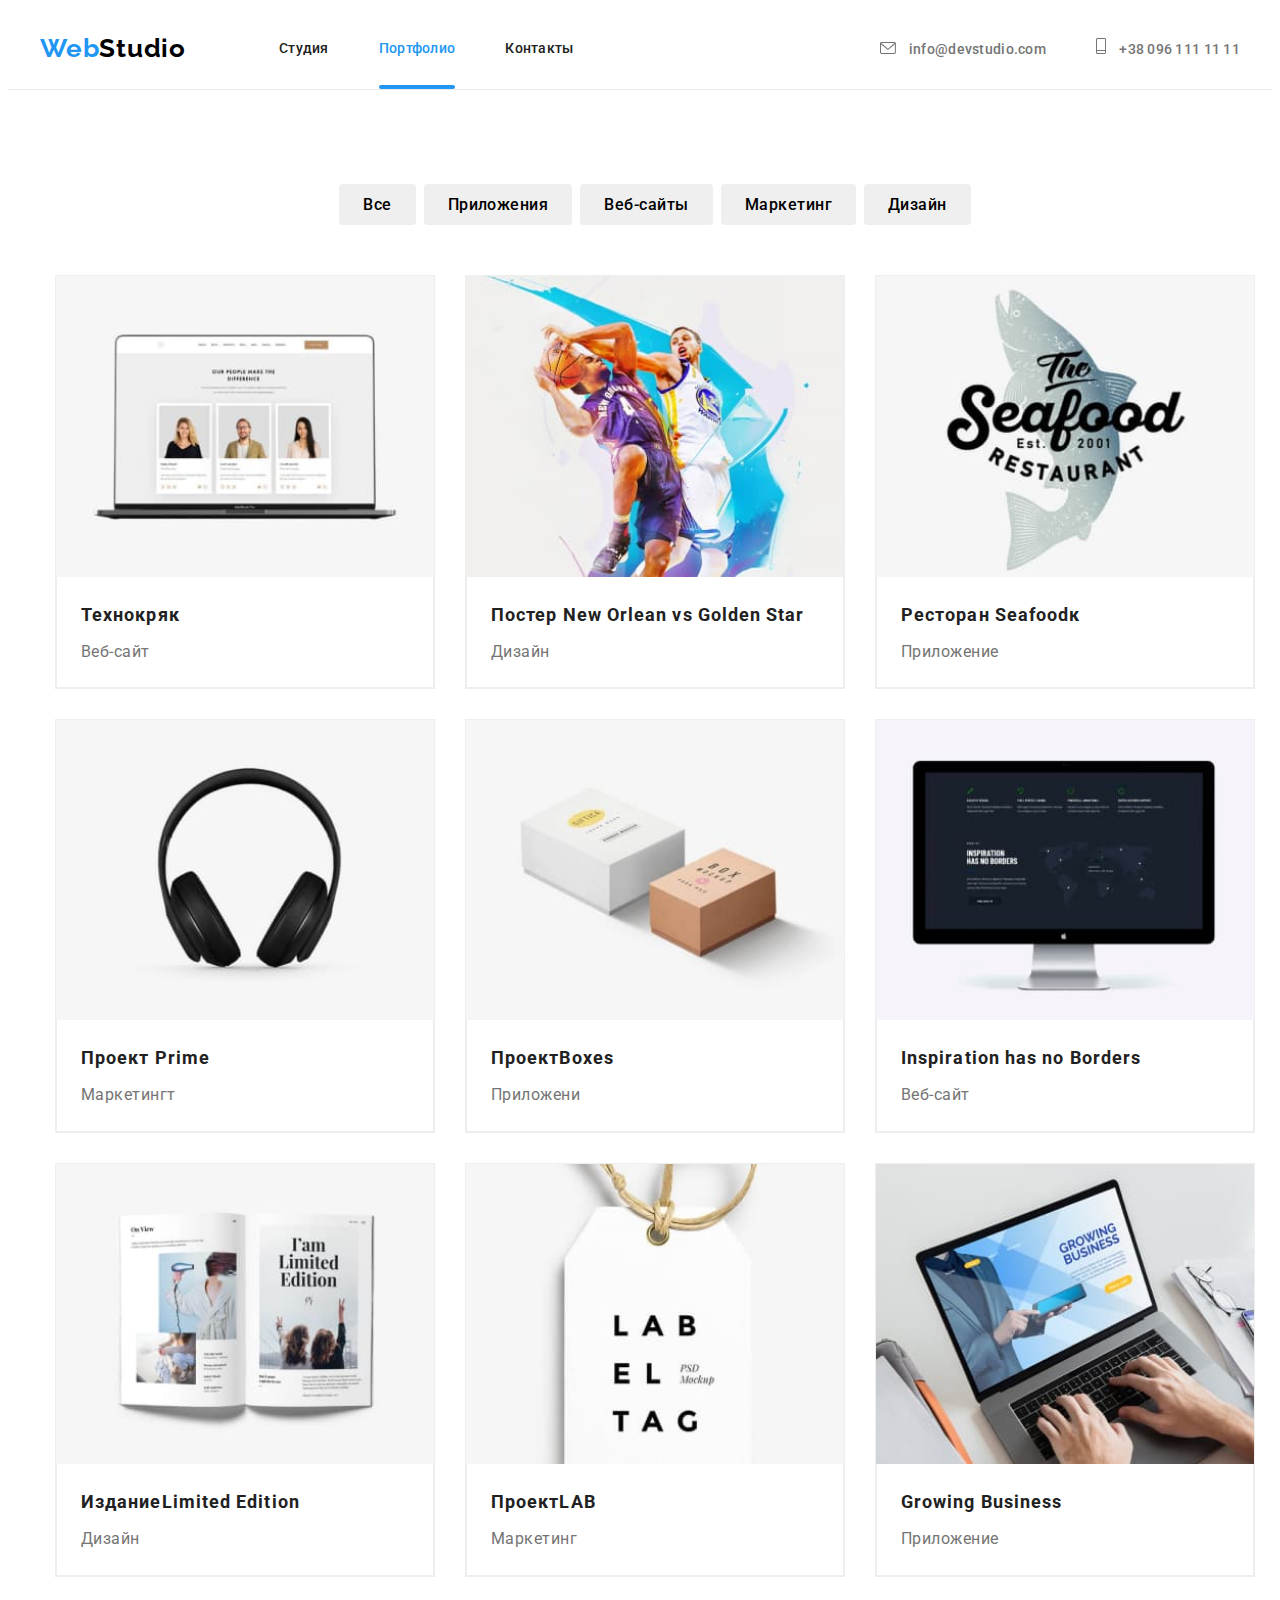
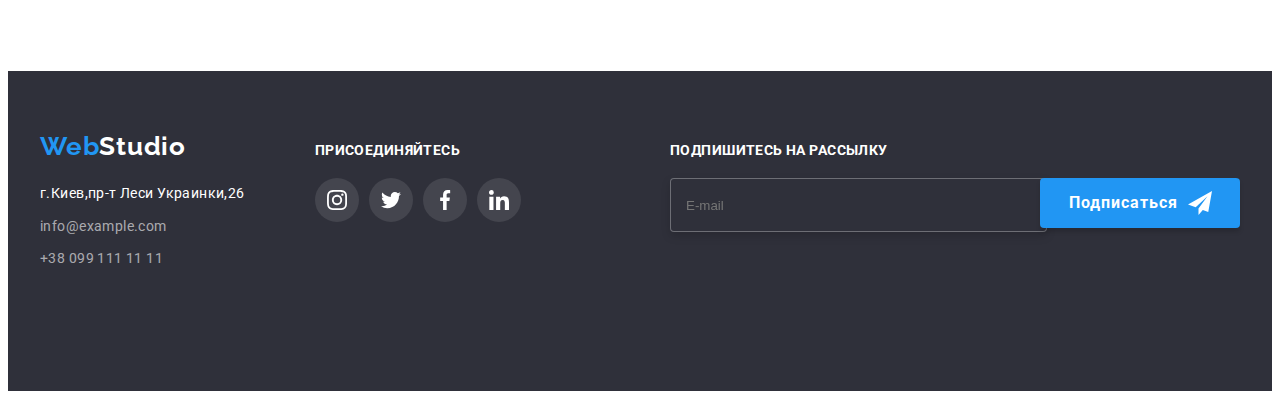
==== commit 0e5d7046: "Add files via upload" ====
--- a/portfolio.html
+++ b/portfolio.html
@@ -25,9 +25,8 @@
             </a>
             <nav class="menu">
                 <ul class="menu__list">
-                    <li class="menu__item"><a class="menu__link" href="/">Cтудия</a></li>
-                    <li class="menu__item"><a class="menu__link menu__link--current"
-                            href="./portfolio.html">Портфолио</a></li>
+                    <li class="menu__item"><a class="menu__link" href="./index.html">Cтудия</a></li>
+                    <li class="menu__item"><a class="menu__link menu__link--current" href="/">Портфолио</a></li>
                     <li class="menu__item"><a class="menu__link" href="/">Контакты</a></li>
                 </ul>
             </nav>
@@ -45,19 +44,19 @@
                         +38 096 111 11 11</a></li>
             </ul>
             <button type="button" class="header_mobile-btn js-open-menu" data-menu-open>
-                <svg svg width="24" height="16" fill="currentColor" class="header_mob-menu-icon">
+                <svg width="40" height="40" fill="currentColor" class="header_mob-menu-icon">
                     <use href="./img/icons.svg#icon-menu_24px"></use>
                 </svg>
             </button>
             <div class="mob-menu mob__container is-hidden" data-menu>
                 <div class="mob-menu__top">
                     <button class="close-mob-menu js-close-menu " data-menu-close>
-                        <svg svg width="19" height="19" fill="currentColor" class="header_mob-menu-icon">
+                        <svg width="40" height="40" fill="currentColor" class="header_mob-menu-icon">
                             <use href="./img/icons.svg#icon-close_24px"></use>
                         </svg>
                     </button>
                     <ul class="mob-menu__link">
-                        <li class="list"><a href="" class="link">Студия</a></li>
+                        <li class="list"><a href="./index.html" class="link">Студия</a></li>
                         <li class="list"><a href="" class="link">Портфолио</a></li>
                         <li class="list"><a href="" class="link">Контакты</a></li>
                     </ul>
@@ -363,7 +362,7 @@
             <div class="footer__logo">
                 <a class="footer__link" href="/">
                     <span class="footer__logo-label">Web</span><span
-                        class="footer__logo-label footer__logo-label--active">Studio</span>
+                        class="footer__logo-label footer__logo-label--white">Studio</span>
                 </a>
                 <address class="address">
                     <ul class="address__list">
--- a/css/main.min.css
+++ b/css/main.min.css
@@ -1 +1 @@
-:root{--main-text-color: #212121;--second-text-color: #757575;--third-text-color: #2196f3;--fourth-text-color: #ffffff;--five-text-color: #000000;--six-text-color: rgba(255, 255, 255, 0.6);--background-text-color: #2f303a;--background-icon-color: #f5f4fa;--icon-color: #afb1b8;--border-color: #eeeeee;--transition--: 250ms cubic-bezier(0.4, 0, 0.2, 1)}p,h1,h2,h3,h4,h5,h6{margin:0}a{text-decoration:none;-webkit-transition:var(--transition--);transition:var(--transition--)}ul{margin:0;padding:0;list-style:none}button{cursor:pointer;-webkit-transition:var(--transition--);transition:var(--transition--)}img{display:block;max-width:100%;height:auto}.is-hidden{opacity:0;pointer-events:none;visibility:hidden}body{font-family:"Roboto","Raleway";color:var(--main-text-color)}.container{width:1200px;padding-left:15px;padding-right:15px;margin:0 auto}@media screen and (max-width: 479px){.container{width:479px}}@media screen and (min-width: 480px){.container{width:480px}}@media screen and (min-width: 768px){.container{width:768px}}@media screen and (min-width: 1200px){.container{width:1200px}}.section{padding-top:60px;padding-bottom:60px;margin:auto}@media screen and (min-width: 1200px){.section{width:1200px;padding-top:94px;padding-bottom:94px}}.pre__title{width:100%;margin-bottom:50px;text-align:center}@media screen and (max-width: 479px){.pre__title{width:100%;font-weight:700;font-size:28px;line-height:calc(33 / 28);letter-spacing:.03em;text-align:center}}@media screen and (min-width: 480px){.pre__title{width:100%;font-weight:700;font-size:28px;line-height:calc(33 / 28);letter-spacing:.03em;text-align:center}}@media screen and (min-width: 768px){.pre__title{width:100%;font-weight:700;font-size:28px;line-height:calc(33 / 28);letter-spacing:.03em;text-align:center}}@media screen and (min-width: 1200px){.pre__title{width:100%;font-weight:700;font-size:36px;line-height:1.2;letter-spacing:.03em;text-align:center}}.header{border-bottom:1px solid #ececec;color:var(--fourth-text-color)}@media screen and (max-width: 479px){.header{width:100%;padding-top:16px;padding-bottom:16px}}@media screen and (min-width: 480px){.header{padding-top:16px;padding-bottom:16px}}@media screen and (min-width: 768px){.header{padding:0px}}@media screen and (min-width: 1200px){.header{padding:0px}}.header-container{display:-webkit-box;display:-ms-flexbox;display:flex;-webkit-box-align:center;-ms-flex-align:center;align-items:center;-webkit-box-pack:justify;-ms-flex-pack:justify;justify-content:space-between}.logo{margin-right:93px}@media screen and (max-width: 479px){.logo{margin-right:0px}}.logo__label{color:var(--third-text-color);font-style:normal;font-family:Raleway;font-weight:700;font-size:26px;line-height:1.2;letter-spacing:.03em}.logo__label--black{color:var(--five-text-color)}.menu{display:-webkit-box;display:-ms-flexbox;display:flex;-webkit-box-align:center;-ms-flex-align:center;align-items:center;-webkit-transition:var(--transition--);transition:var(--transition--)}.menu__list{display:-webkit-box;display:-ms-flexbox;display:flex;-webkit-transition:var(--transition--);transition:var(--transition--)}.menu__item:not(:last-child){margin-right:50px}.menu__link{color:var(--main-text-color);font-weight:500;font-size:14px;line-height:1.2;letter-spacing:.02em;-webkit-transition:var(--transition--);transition:var(--transition--);padding-bottom:32px;padding-top:32px;display:block}.menu__link:hover,.menu__link:focus{color:var(--third-text-color)}@media screen and (max-width: 479px){.menu__link{display:none}}@media screen and (min-width: 480px)and (max-width: 767px){.menu__link{display:none}}.menu__link--current{position:relative;color:var(--third-text-color)}.menu__link--current::after{position:absolute;bottom:0px;content:"";display:block;width:100%;height:4px;background:var(--third-text-color);border-radius:2px;-webkit-transition:var(--transition--);transition:var(--transition--)}@media screen and (max-width: 479px){.menu__link--current{display:none}}@media screen and (min-width: 480px)and (max-width: 767px){.menu__link--current{display:none}}.auth__nav{display:-webkit-box;display:-ms-flexbox;display:flex;margin-left:auto;-webkit-box-align:center;-ms-flex-align:center;align-items:center}@media screen and (max-width: 479px){.auth__nav{display:none}}@media screen and (min-width: 480px)and (max-width: 767px){.auth__nav{display:none}}@media screen and (min-width: 768px)and (max-width: 1199px){.auth__nav{-webkit-box-orient:vertical;-webkit-box-direction:normal;-ms-flex-direction:column;flex-direction:column;-webkit-box-align:baseline;-ms-flex-align:baseline;align-items:baseline;margin-right:0px}}.auth-nav__icon{margin-right:10px;fill:currentColor}.auth-nav__item:not(:last-child){margin-right:50px}@media screen and (min-width: 768px)and (max-width: 1199px){.auth-nav__item:not(:last-child){margin-bottom:10px;margin-right:0px}}.auth-nav__link{color:var(--second-text-color);font-weight:500;font-size:14px;line-height:1.2;letter-spacing:.02em;-webkit-transition:var(--transition--);transition:var(--transition--)}.auth-nav__link:hover,.auth-nav__link:focus{color:var(--third-text-color)}@media screen and (max-width: 479px){.hero{background-image:-webkit-gradient(linear, left top, right top, from(rgba(47, 48, 58, 0.4)), to(rgba(47, 48, 58, 0.4))),url(../img/Header-mob-1x.jpg);background-image:linear-gradient(to right, rgba(47, 48, 58, 0.4), rgba(47, 48, 58, 0.4)),url(../img/Header-mob-1x.jpg);background-repeat:no-repeat;background-size:cover;background-position:center;padding-top:118px;padding-bottom:118px;margin:auto}}@media screen and (max-width: 479px)and (min-device-pixel-ratio: 2),screen and (max-width: 479px)and (-webkit-min-device-pixel-ratio: 2),screen and (max-width: 479px)and (min-resolution: 192dpi),screen and (max-width: 479px)and (min-resolution: 2dppx){.hero{background-image:url(../img/Header-mob-2x.jpg)}}@media screen and (min-width: 480px){.hero{width:100%;background-image:-webkit-gradient(linear, left top, right top, from(rgba(47, 48, 58, 0.4)), to(rgba(47, 48, 58, 0.4))),url(../img/Header-mob-1x.jpg);background-image:linear-gradient(to right, rgba(47, 48, 58, 0.4), rgba(47, 48, 58, 0.4)),url(../img/Header-mob-1x.jpg);background-repeat:no-repeat;background-size:cover;background-position:center;padding-top:118px;padding-bottom:118px}}@media screen and (min-width: 480px)and (min-device-pixel-ratio: 2),screen and (min-width: 480px)and (-webkit-min-device-pixel-ratio: 2),screen and (min-width: 480px)and (min-resolution: 192dpi),screen and (min-width: 480px)and (min-resolution: 2dppx){.hero{background-image:url(../img/Header-mob-2x.jpg)}}@media screen and (min-width: 768px){.hero{width:100%;background-image:-webkit-gradient(linear, left top, right top, from(rgba(47, 48, 58, 0.4)), to(rgba(47, 48, 58, 0.4))),url(/img/Header-tab-1x.jpg);background-image:linear-gradient(to right, rgba(47, 48, 58, 0.4), rgba(47, 48, 58, 0.4)),url(/img/Header-tab-1x.jpg);background-repeat:no-repeat;background-size:cover;background-position:center;padding-top:118px;padding-bottom:118px;margin:auto}}@media screen and (min-width: 768px)and (min-device-pixel-ratio: 2),screen and (min-width: 768px)and (-webkit-min-device-pixel-ratio: 2),screen and (min-width: 768px)and (min-resolution: 192dpi),screen and (min-width: 768px)and (min-resolution: 2dppx){.hero{background-image:url(../img/Header-tab-2x.jpg)}}@media screen and (min-width: 1200px){.hero{width:100%;max-width:1600px;padding-top:200px;padding-bottom:200px;margin:auto;background-image:-webkit-gradient(linear, left top, right top, from(rgba(47, 48, 58, 0.4)), to(rgba(47, 48, 58, 0.4))),url(../img/img-hero.jpg);background-image:linear-gradient(to right, rgba(47, 48, 58, 0.4), rgba(47, 48, 58, 0.4)),url(../img/img-hero.jpg);background-position:center;background-repeat:no-repeat;background-color:rgba(47,48,58,.4)}}@media screen and (min-width: 1200px)and (min-device-pixel-ratio: 2),screen and (min-width: 1200px)and (-webkit-min-device-pixel-ratio: 2),screen and (min-width: 1200px)and (min-resolution: 192dpi),screen and (min-width: 1200px)and (min-resolution: 2dppx){.hero{background-image:url(/img/img-hero-2x.jpg)}}.hero__title{text-align:center;color:var(--fourth-text-color)}@media screen and (max-width: 479px){.hero__title{width:100%}}@media screen and (min-width: 480px)and (max-width: 767px){.hero__title{width:100%;text-align:center;margin-left:auto;margin-right:auto;margin-bottom:30px;color:var(--fourth-text-color);font-weight:900;font-size:26px;line-height:calc(42 / 26);letter-spacing:.06em}}@media screen and (min-width: 768px){.hero__title{text-align:center;margin-left:auto;margin-right:auto;margin-bottom:30px;color:var(--fourth-text-color);font-weight:900;font-size:26px;line-height:calc(42 / 26);letter-spacing:.06em}}@media screen and (min-width: 1200px){.hero__title{margin-left:auto;margin-right:auto;margin-bottom:30px;color:var(--fourth-text-color);font-weight:900;font-size:44px;line-height:1.4;letter-spacing:.06em}}.hero__button{display:block;padding:10px 32px;border-radius:4px;margin-right:auto;margin-left:auto;border:none;background-color:var(--third-text-color);color:var(--fourth-text-color);font-family:inherit;font-weight:700;font-size:16px;line-height:1.9;letter-spacing:.06em;-webkit-transition:var(--transition--);transition:var(--transition--)}.hero__button:focus{color:var(--fourth-text-color)}.backdrop{position:fixed;top:0;left:0;width:100%;height:100%;background-color:rgba(0,0,0,.2);opacity:1;-webkit-transition:var(--transition--);transition:var(--transition--);z-index:1}.backdrop.is-hidden{opacity:0;pointer-events:none;visibility:hidden}.modal{width:100%;position:absolute;top:50%;left:50%;-webkit-transform:translate(-50%, -50%);transform:translate(-50%, -50%);-webkit-transition:var(--transition--);transition:var(--transition--);max-width:528px;max-height:581px;background-color:var(--fourth-text-color);-webkit-box-shadow:0px 1px 3px rgba(0,0,0,.12),0px 1px 1px rgba(0,0,0,.14),0px 2px 1px rgba(0,0,0,.2);box-shadow:0px 1px 3px rgba(0,0,0,.12),0px 1px 1px rgba(0,0,0,.14),0px 2px 1px rgba(0,0,0,.2);border-radius:4px}@media screen and (max-width: 479px){.modal{width:450px;height:609px}}@media screen and (max-width: 767px){.modal{width:450px;height:609px}}@media screen and (min-width: 768px){.modal{width:450px;height:609px}}@media screen and (min-width: 1200px){.modal{width:528px;height:581px}}.modal__form{padding:40px}.modal__title{padding-bottom:30px;font-weight:700;font-size:20px;line-height:1.2;text-align:center;letter-spacing:.03em}.modal__field{position:relative;display:block;margin-bottom:28px}.modal__label{position:absolute;left:0;top:-15px;color:var(--second-text-color);font-size:12px;line-height:1.2;letter-spacing:.01em}.modal__input{width:100%;height:40px;margin:0;padding-left:42px;border:1px solid rgba(33,33,33,.2);border-radius:4px;outline:none;background-color:transparent;-webkit-transition:var(--transition--);transition:var(--transition--);cursor:pointer}.modal__input:focus+.modal__icon{fill:var(--third-text-color)}.modal__input:focus{border-color:var(--third-text-color)}.modal__icon{position:absolute;top:50%;-webkit-transform:translateY(-50%);transform:translateY(-50%);left:12px;-webkit-transition:var(--transition--);transition:var(--transition--)}.modal__textarea{position:relative;display:block;margin-bottom:20px}.modal__textarea-item{position:absolute;left:0;top:-15px;font-size:12px;line-height:1.2;letter-spacing:.01em;color:var(--second-text-color)}.modal__textarea-coment{width:100%;height:120px;padding:12px 16px;resize:none;border:1px solid rgba(33,33,33,.2);border-radius:4px;outline:none;-webkit-transition:var(--transition--);transition:var(--transition--);cursor:pointer}.modal__textarea-coment::-webkit-input-placeholder{font-size:12px;line-height:1.2;letter-spacing:.01em;color:rgba(117,117,117,.5)}.modal__textarea-coment::-moz-placeholder{font-size:12px;line-height:1.2;letter-spacing:.01em;color:rgba(117,117,117,.5)}.modal__textarea-coment:-ms-input-placeholder{font-size:12px;line-height:1.2;letter-spacing:.01em;color:rgba(117,117,117,.5)}.modal__textarea-coment::-ms-input-placeholder{font-size:12px;line-height:1.2;letter-spacing:.01em;color:rgba(117,117,117,.5)}.modal__textarea-coment::placeholder{font-size:12px;line-height:1.2;letter-spacing:.01em;color:rgba(117,117,117,.5)}.modal__textarea-coment:focus{border-color:var(--third-text-color)}.modal__submit{display:block;width:200px;height:50px;-webkit-box-shadow:0px 4px 4px rgba(0,0,0,.15);box-shadow:0px 4px 4px rgba(0,0,0,.15);border-radius:4px;color:var(--fourth-text-color);background-color:var(--third-text-color);border:none;font-family:inherit;font-weight:700;font-size:16px;line-height:1.9;letter-spacing:.06em;-webkit-transition:var(--transition--);transition:var(--transition--);margin-right:auto;margin-left:auto}.checkbox{position:relative;display:block;height:24px;margin-bottom:30px;-webkit-transition:var(--transition--);transition:var(--transition--)}.checkbox__input{position:absolute;-webkit-appearance:none;-moz-appearance:none;appearance:none;-webkit-transition:var(--transition--);transition:var(--transition--)}.checkbox__input:checked+.checkbox__icon{background-color:var(--third-text-color);background-size:contain;background-origin:border-box;border-color:var(--third-text-color)}.checkbox__input:checked~.checkbox__check-icon{opacity:1}.checkbox__text{display:block;position:absolute;left:22px;top:50%;-webkit-transform:translateY(-50%);transform:translateY(-50%);color:var(--second-text-color);line-height:calc(14 / 12);letter-spacing:.03em;font-size:12px}@media screen and (min-width: 1200px){.checkbox__text{display:block;position:absolute;left:22px;top:50%;-webkit-transform:translateY(-50%);transform:translateY(-50%);font-size:14px;line-height:calc(24 / 14);letter-spacing:.03em;color:var(--second-text-color)}}.checkbox__icon{position:absolute;display:block;left:0px;top:50%;-webkit-transform:translateY(-50%);transform:translateY(-50%);width:16px;height:15px;background-color:var(--fourth-text-color);border:2px solid var(--main-text-color);border-radius:2px;-webkit-transition:var(--transition--);transition:var(--transition--);border-color:var(--main-text-color)}.checkbox__check-icon{position:absolute;left:0px;top:50%;-webkit-transform:translateY(-50%);transform:translateY(-50%);z-index:1;opacity:0;-webkit-transition:var(--transition--);transition:var(--transition--);cursor:pointer}.checkbox__contract{color:var(--third-text-color);text-decoration:underline;-webkit-text-decoration-skip-ink:none;text-decoration-skip-ink:none}.modal__button{display:-webkit-box;display:-ms-flexbox;display:flex;position:absolute;width:30px;height:30px;top:8px;right:8px;border:1px solid rgba(0,0,0,.1);border-radius:50%;background-color:var(--fourth-text-color);-webkit-box-align:center;-ms-flex-align:center;align-items:center;cursor:pointer;-webkit-transition:var(--transition--);transition:var(--transition--)}.modal__button:hover{fill:var(--third-text-color)}.feature{margin:0 auto}@media screen and (min-width: 768px){.feature{width:768px;display:-webkit-box;display:-ms-flexbox;display:flex;-ms-flex-wrap:wrap;flex-wrap:wrap}}@media screen and (min-width: 1200px){.feature{width:1200px;display:-webkit-box;display:-ms-flexbox;display:flex;-webkit-box-pack:center;-ms-flex-pack:center;justify-content:center;-webkit-box-align:center;-ms-flex-align:center;align-items:center}}.feature__icon{display:-webkit-box;display:-ms-flexbox;display:flex;width:100%;-webkit-box-pack:center;-ms-flex-pack:center;justify-content:center;-webkit-box-align:center;-ms-flex-align:center;align-items:center;text-align:center;margin-bottom:30px;border-radius:4px;background-color:var(--background-icon-color)}.feature__title{color:var(--main-text-color);font-weight:700;font-size:14px;line-height:1.2;letter-spacing:.03em}@media screen and (max-width: 479px){.feature__title{width:100%;text-align:center}}@media screen and (min-width: 480px){.feature__title{width:100%;text-align:center}}@media screen and (min-width: 480px){.feature__item{width:100%;margin-bottom:30px}}@media screen and (min-width: 768px){.feature__item{width:calc(100% / 2 - 30px);margin-right:30px;margin-bottom:30px}.feature__item:nth-child(2n){margin-right:0px}}@media screen and (min-width: 1200px){.feature__item{width:calc(100% / 4 - 30px);margin-right:30px}.feature__item:not(:last-child){margin-right:30px}}.feature__text{margin-top:10px;color:var(--second-text-color);font-size:14px;line-height:1.7;letter-spacing:.03em}.section--activity{padding-bottom:94px}@media screen and (max-width: 479px){.section--activity{display:none}}@media screen and (min-width: 480px)and (max-width: 1198px){.section--activity{display:none}}.activity__list{display:-webkit-box;display:-ms-flexbox;display:flex;-webkit-box-pack:center;-ms-flex-pack:center;justify-content:center}.activity__list.activity__item:not(:last-child){margin-right:30px}.activity__thumb{position:relative}.activity__thumb-product{position:absolute;color:var(--fourth-text-color);font-weight:700;font-size:14px;line-height:1.2;letter-spacing:.03em}.activity__thumb-box{position:absolute;display:-webkit-box;display:-ms-flexbox;display:flex;-webkit-box-pack:center;-ms-flex-pack:center;justify-content:center;-webkit-box-align:center;-ms-flex-align:center;align-items:center;width:100%;height:60px;bottom:0;background:rgba(47,48,58,.8)}img{width:100%}.section--comand{background-color:var(--background-icon-color);padding-top:60px;padding-bottom:60px}@media screen and (min-width: 1200px){.section--comand{padding-top:94px;padding-bottom:94px}}@media screen and (min-width: 768px){.comand__list{width:768px;display:-webkit-box;display:-ms-flexbox;display:flex;-ms-flex-wrap:wrap;flex-wrap:wrap;margin:0 auto}}@media screen and (min-width: 1200px){.comand__list{width:1200px;display:-webkit-box;display:-ms-flexbox;display:flex}}.comand__list-item{margin-bottom:30px;background-color:var(--fourth-text-color);-webkit-box-shadow:0px 1px 3px rgba(0,0,0,.12),0px 1px 1px rgba(0,0,0,.14),0px 2px 1px rgba(0,0,0,.2);box-shadow:0px 1px 3px rgba(0,0,0,.12),0px 1px 1px rgba(0,0,0,.14),0px 2px 1px rgba(0,0,0,.2);border-radius:0px 0px 4px 4px;-webkit-transition:var(--transition--);transition:var(--transition--)}@media screen and (min-width: 480px){.comand__list-item{width:100%}}@media screen and (min-width: 768px){.comand__list-item{width:calc(100% / 2 - 30px);margin-right:30px}.comand__list-item:nth-child(2n){margin-right:0px;margin-bottom:30px}}@media screen and (min-width: 1200px){.comand__list-item{width:calc(100% / 4 - 30px);margin-bottom:0px;margin-right:30px}.comand__list-item:nth-child(n+1){margin-right:30px;margin-bottom:0px}.comand__list-item:last-child{margin-right:0px;margin-bottom:0px}}.comand__thumb{padding-top:30px;padding-bottom:30px}.comand__thumb-title{text-align:center;color:var(--main-text-color);font-weight:500;font-size:16px;line-height:1.2;letter-spacing:.03em}.comand__thumb-text{margin-top:10px;text-align:center;color:var(--second-text-color);font-size:16px;line-height:1.7;letter-spacing:.03em}.comand__icon{width:206px;height:44px;margin-right:auto;margin-left:auto;margin-top:16px}.comand__icon-list{display:-webkit-box;display:-ms-flexbox;display:flex;-webkit-box-pack:justify;-ms-flex-pack:justify;justify-content:space-between;text-align:center;-webkit-box-align:center;-ms-flex-align:center;align-items:center}.comand__icon-item{display:-webkit-box;display:-ms-flexbox;display:flex;-webkit-box-pack:center;-ms-flex-pack:center;justify-content:center;margin-right:10px;background-color:var(--fourth-text-color)}.comand__icon-item:last-child{margin-right:0px}.comand__icon-link{display:-webkit-box;display:-ms-flexbox;display:flex;-webkit-box-pack:center;-ms-flex-pack:center;justify-content:center;-webkit-box-align:center;-ms-flex-align:center;align-items:center;width:44px;height:44px;border-radius:50%;fill:var(--icon-color);-webkit-transition:var(--transition--);transition:var(--transition--)}.comand__icon-link:hover,.comand__icon-link:focus{fill:var(--fourth-text-color);background-color:var(--third-text-color)}@media screen and (max-width: 479px){.client__list{width:100%;display:-webkit-box;display:-ms-flexbox;display:flex;-ms-flex-wrap:wrap;flex-wrap:wrap;-webkit-box-pack:justify;-ms-flex-pack:justify;justify-content:space-between}}@media screen and (min-width: 480px){.client__list{width:100%;display:-webkit-box;display:-ms-flexbox;display:flex;-ms-flex-wrap:wrap;flex-wrap:wrap;-webkit-box-pack:justify;-ms-flex-pack:justify;justify-content:space-between}}@media screen and (min-width: 768px){.client__list{width:100%;display:-webkit-box;display:-ms-flexbox;display:flex;-ms-flex-wrap:wrap;flex-wrap:wrap;-webkit-box-pack:justify;-ms-flex-pack:justify;justify-content:space-between}}@media screen and (min-width: 1200px){.client__list{width:100%;display:-webkit-box;display:-ms-flexbox;display:flex;-ms-flex-wrap:nowrap;flex-wrap:nowrap;-webkit-box-pack:justify;-ms-flex-pack:justify;justify-content:space-between}}.client__logo{margin-bottom:30px}@media screen and (max-width: 479px){.client__logo{width:calc(100% / 2 - 30px);display:-webkit-box;display:-ms-flexbox;display:flex;-webkit-box-align:center;-ms-flex-align:center;align-items:center;-webkit-box-pack:center;-ms-flex-pack:center;justify-content:center;text-align:center;margin-bottom:30px}.client__logo:nth-child(n+5){margin-bottom:0px}.client__logo:nth-child(n+6){margin-bottom:0px}}@media screen and (min-width: 480px){.client__logo{width:calc(100% / 2 - 30px);display:-webkit-box;display:-ms-flexbox;display:flex;-webkit-box-align:center;-ms-flex-align:center;align-items:center;-webkit-box-pack:center;-ms-flex-pack:center;justify-content:center;text-align:center;margin-bottom:30px}.client__logo:nth-child(n+5){margin-bottom:0px}.client__logo:nth-child(n+6){margin-bottom:0px}}@media screen and (min-width: 768px){.client__logo{width:calc(100% / 3 - 30px);margin-bottom:30px}.client__logo:nth-child(n+4){margin-bottom:0px}.client__logo:nth-child(n+5){margin-bottom:0px}.client__logo:nth-child(n+6){margin-bottom:0px}}@media screen and (min-width: 1200px){.client__logo{width:100%;margin-right:30px;margin-bottom:0px;-webkit-box-align:center;-ms-flex-align:center;align-items:center;-webkit-box-pack:center;-ms-flex-pack:center;justify-content:center;text-align:center;width:210px;height:92px}.client__logo:last-child{margin-right:0px}}.client__link{width:100%;height:100%;display:-webkit-box;display:-ms-flexbox;display:flex;-webkit-box-align:center;-ms-flex-align:center;align-items:center;-webkit-box-pack:center;-ms-flex-pack:center;justify-content:center;align-items:center;border:1px solid #afb1b8;border-radius:4px;color:var(--icon-color);-webkit-transition:var(--transition--);transition:var(--transition--)}.client__link:hover,.client__link:focus{color:var(--third-text-color);border-color:var(--third-text-color)}.client__icon{fill:currentColor}.section--footer{padding-top:60px;padding-bottom:60px;margin-left:auto;margin-right:auto;background-color:var(--background-text-color);font-style:normal}.footer{display:-webkit-box;display:-ms-flexbox;display:flex;-webkit-box-align:baseline;-ms-flex-align:baseline;align-items:baseline}@media screen and (max-width: 479px){.footer{width:100%;-webkit-box-align:center;-ms-flex-align:center;align-items:center;-webkit-box-orient:vertical;-webkit-box-direction:normal;-ms-flex-direction:column;flex-direction:column;text-align:center}}@media screen and (min-width: 480px)and (max-width: 767px){.footer{-webkit-box-align:center;-ms-flex-align:center;align-items:center;-webkit-box-orient:vertical;-webkit-box-direction:normal;-ms-flex-direction:column;flex-direction:column;text-align:center}}@media screen and (min-width: 768px){.footer{width:768px;-ms-flex-wrap:wrap;flex-wrap:wrap;-webkit-box-pack:center;-ms-flex-pack:center;justify-content:center}}@media screen and (min-width: 1200px){.footer{width:1200px;display:-webkit-box;display:-ms-flexbox;display:flex;-webkit-box-align:baseline;-ms-flex-align:baseline;align-items:baseline}}@media screen and (max-width: 479px){.footer__logo{margin:0px}}@media screen and (min-width: 480px)and (max-width: 767px){.footer__logo{margin:0px}}@media screen and (min-width: 768px){.footer__logo{margin-left:76px}}@media screen and (min-width: 1200px){.footer__logo{margin-right:70px}}.footer__logo-label{color:var(--third-text-color);font-style:normal;font-family:Raleway;font-weight:700;font-size:26px;line-height:1.2;letter-spacing:.03em}.footer__logo-label--white{color:var(--fourth-text-color)}.address{-webkit-box-align:center;-ms-flex-align:center;align-items:center}@media screen and (max-width: 479px){.address{margin-bottom:60px}}@media screen and (min-width: 480px)and (max-width: 767px){.address{margin-bottom:60px}}@media screen and (min-width: 768px){.address{margin-bottom:60px}}.address__list{margin-top:20px}.address__item:not(:last-child){margin-bottom:9px}.address__link{color:var(--six-text-color);font-style:normal;font-size:14px;line-height:1.7;letter-spacing:.03em;-webkit-transition:var(--transition--);transition:var(--transition--)}.address__link:hover,.address__link:focus{color:var(--third-text-color)}.address__link--map{color:var(--fourth-text-color)}@media screen and (max-width: 479px){.social{margin-bottom:60px}}@media screen and (min-width: 480px)and (max-width: 767px){.social{margin-bottom:60px}}@media screen and (min-width: 768px)and (max-width: 1199px){.social{margin-left:165px}}.social__title{padding-bottom:20px;color:var(--fourth-text-color);font-weight:700;font-size:14px;line-height:1.2;letter-spacing:.03em}.social__list{display:-webkit-box;display:-ms-flexbox;display:flex;-webkit-box-pack:justify;-ms-flex-pack:justify;justify-content:space-between}.social__item{display:-webkit-box;display:-ms-flexbox;display:flex;-webkit-box-pack:center;-ms-flex-pack:center;justify-content:center;margin-right:10px}.social__item:last-child{margin-right:0px}.social__link{display:-webkit-box;display:-ms-flexbox;display:flex;-webkit-box-pack:center;-ms-flex-pack:center;justify-content:center;-webkit-box-align:center;-ms-flex-align:center;align-items:center;width:44px;height:44px;border-radius:50%;fill:var(--fourth-text-color);background-color:rgba(255,255,255,.1);-webkit-transition:var(--transition--);transition:var(--transition--)}.social__link:hover,.social__link:focus{background-color:var(--third-text-color)}@media screen and (max-width: 479px){.subscribe{margin:0px;width:100%}}@media screen and (min-width: 480px)and (max-width: 767px){.subscribe{margin:0px;width:100%}}@media screen and (min-width: 768px){.subscribe{text-align:center}}@media screen and (min-width: 1200px){.subscribe{margin-left:auto}}.subscribe__title{display:block;padding-bottom:20px;color:var(--fourth-text-color);font-weight:700;font-size:14px;line-height:1.2;letter-spacing:.03em}.subscribe__form{display:-webkit-box;display:-ms-flexbox;display:flex;-webkit-box-pack:justify;-ms-flex-pack:justify;justify-content:space-between}@media screen and (max-width: 479px){.subscribe__form{-webkit-box-orient:vertical;-webkit-box-direction:normal;-ms-flex-direction:column;flex-direction:column;-webkit-box-align:center;-ms-flex-align:center;align-items:center;text-align:center;width:100%}}@media screen and (min-width: 480px)and (max-width: 767px){.subscribe__form{-webkit-box-orient:vertical;-webkit-box-direction:normal;-ms-flex-direction:column;flex-direction:column;-webkit-box-align:center;-ms-flex-align:center;align-items:center;text-align:center;width:100%}}@media screen and (min-width: 768px)and (max-width: 1199px){.subscribe__form{-webkit-box-orient:vertical;-webkit-box-direction:normal;-ms-flex-direction:column;flex-direction:column;-webkit-box-align:center;-ms-flex-align:center;align-items:center;text-align:center;width:100%}}@media screen and (min-width: 768px){.subscribe__form{display:-webkit-box;display:-ms-flexbox;display:flex;-webkit-box-pack:justify;-ms-flex-pack:justify;justify-content:space-between}}.subscribe__lebel{width:100%;height:50px;margin-right:12px}@media screen and (max-width: 479px){.subscribe__lebel{margin:0px;width:calc(100% - 30px);height:50px;margin-bottom:20px}}@media screen and (min-width: 480px)and (max-width: 767px){.subscribe__lebel{margin:0px;width:450px;height:50px;margin-bottom:20px}}@media screen and (min-width: 768px)and (max-width: 1199px){.subscribe__lebel{margin:0px;width:450px;height:50px;margin-bottom:20px}}@media screen and (min-width: 1200px){.subscribe__lebel{width:358px}}.subscribe__input{width:100%;height:100%;padding-left:15px;color:var(--second-text-color);background-color:var(--background-text-color);border:1px solid rgba(255,255,255,.3);-webkit-filter:drop-shadow(0px 4px 4px rgba(0, 0, 0, 0.15));filter:drop-shadow(0px 4px 4px rgba(0, 0, 0, 0.15));border-radius:4px;-webkit-transition:var(--transition--);transition:var(--transition--)}.subscribe__button{position:relative;width:200px;height:50px;border:none;text-align:center;padding-right:62px;padding-left:29px;background-color:var(--third-text-color);color:var(--fourth-text-color);font-family:inherit;font-weight:700;font-size:16px;line-height:1.9;letter-spacing:.06em;-webkit-transition:var(--transition--);transition:var(--transition--);-webkit-box-shadow:0px 4px 4px rgba(0,0,0,.15);box-shadow:0px 4px 4px rgba(0,0,0,.15);border-radius:4px;border:none}.subscribe__icon{position:absolute;left:148px;top:50%;-webkit-transform:translateY(-50%);transform:translateY(-50%)}.caption{visibility:hidden;position:absolute;width:1px;height:1px;border:0px;padding:0px;white-space:nowrap;overflow:hidden;-webkit-clip-path:inset(100%);clip-path:inset(100%);clip:rect(0 0 0 0)}.filter__list{display:-webkit-box;display:-ms-flexbox;display:flex;-webkit-box-pack:center;-ms-flex-pack:center;justify-content:center;-webkit-transition:var(--transition--);transition:var(--transition--);margin-bottom:50px}@media screen and (max-width: 479px){.filter__list{-webkit-box-orient:vertical;-webkit-box-direction:normal;-ms-flex-direction:column;flex-direction:column;-webkit-box-pack:start;-ms-flex-pack:start;justify-content:flex-start;margin-right:auto;margin-left:auto}.filter__list :nth-child(4){margin-top:15px}.filter__list :nth-child(5){margin-top:15px}}@media screen and (min-width: 480px)and (max-width: 767px){.filter__list{width:480px;-ms-flex-wrap:wrap;flex-wrap:wrap;-webkit-box-pack:start;-ms-flex-pack:start;justify-content:flex-start}.filter__list :nth-child(4){margin-top:15px}.filter__list :nth-child(5){margin-top:15px}}.filter__item:not(:last-child){margin-right:8px}.filter__button{padding:6px 22px 6px 22px;border-radius:4px;border-color:Transparent;font-family:inherit;font-weight:500;font-size:16px;line-height:1.6;letter-spacing:.03em;-webkit-transition:var(--transition--);transition:var(--transition--)}.filter__button:hover,.filter__button:focus{background-color:var(--third-text-color);color:var(--fourth-text-color);-webkit-box-shadow:0px 3px 1px rgba(0,0,0,.1),0px 1px 2px rgba(0,0,0,.08),0px 2px 2px rgba(0,0,0,.12);box-shadow:0px 3px 1px rgba(0,0,0,.1),0px 1px 2px rgba(0,0,0,.08),0px 2px 2px rgba(0,0,0,.12)}img{width:100%}@media screen and (min-width: 480px){.example__list{width:480px;margin-right:auto;margin-left:auto}}@media screen and (min-width: 768px){.example__list{width:768px;display:-webkit-box;display:-ms-flexbox;display:flex;-ms-flex-wrap:wrap;flex-wrap:wrap;margin:0 auto}}@media screen and (min-width: 1200px){.example__list{width:1200px;display:-webkit-box;display:-ms-flexbox;display:flex}}@media screen and (max-width: 479px){.example__item{width:100%;margin-bottom:30px}.example__item:last-child{margin-bottom:0px}}@media screen and (min-width: 480px){.example__item{width:480px;margin-right:0px;margin-top:0px;margin-bottom:30px}.example__item:last-child{margin-bottom:0px}}@media screen and (min-width: 768px){.example__item{width:calc(100% / 2 - 30px);margin-right:30px}.example__item:nth-child(2n){margin-right:0px;margin-bottom:30px}.example__item:last-child{margin-right:0px}}@media screen and (min-width: 1200px){.example__item{width:calc(100% / 3 - 30px);margin-right:30px}.example__item:nth-child(2n){margin-right:30px}.example__item:nth-child(3n){margin-right:0px}.example__item:nth-child(n+7){margin-bottom:0px}}.example__link{display:block;background:var(--fourth-text-color);border:1px solid var(--border-color);-webkit-transition:var(--transition--);transition:var(--transition--)}.example__link:hover,.example__link:focus{-webkit-box-shadow:0px 1px 1px rgba(0,0,0,.12),0px 4px 4px rgba(0,0,0,.06),1px 4px 6px rgba(0,0,0,.16);box-shadow:0px 1px 1px rgba(0,0,0,.12),0px 4px 4px rgba(0,0,0,.06),1px 4px 6px rgba(0,0,0,.16)}.example__link:hover .example__thumb .example__thumb-item{opacity:1;-webkit-transform:translateY(0%);transform:translateY(0%)}.example__thumb{position:relative;overflow:hidden}.example__thumb-item{position:absolute;padding:63px 24px;top:0;left:0;width:100%;height:100%;background:rgba(33,150,243,.9);-webkit-transform:translateY(100%);transform:translateY(100%);opacity:0;-webkit-transition:var(--transition--);transition:var(--transition--)}.example__thumb-text{position:absolute;color:var(--fourth-text-color);font-size:18px;line-height:1.6;letter-spacing:.03em;-webkit-transition:var(--transition--);transition:var(--transition--)}.example__border-title{margin-bottom:4px;color:var(--main-text-color);font-weight:700;font-size:18px;line-height:2;letter-spacing:.06em}.example__border-text{color:var(--second-text-color);font-weight:400;font-size:16px;line-height:1.9;letter-spacing:.03em}.example__border{padding:20px 24px 20px 24px;border-top:0px;border-right:1px solid var(--border-color);border-left:1px solid var(--border-color);border-bottom:1px solid var(--border-color)}.mob-menu{position:fixed;background-color:#fff;width:100vw;height:100vh;top:0;left:0;z-index:5;display:-webkit-box;display:-ms-flexbox;display:flex;-webkit-box-orient:vertical;-webkit-box-direction:normal;-ms-flex-direction:column;flex-direction:column;-webkit-box-pack:justify;-ms-flex-pack:justify;justify-content:space-between;-webkit-transition:-webkit-transform 250ms ease-in-out;transition:-webkit-transform 250ms ease-in-out;transition:transform 250ms ease-in-out;transition:transform 250ms ease-in-out, -webkit-transform 250ms ease-in-out}.header_mobile-btn{border:0px;background-color:transparent}@media screen and (min-width: 768px){.header_mobile-btn{display:none}}.close-mob-menu{margin-left:auto;margin-bottom:10px;margin-top:10px;display:block;border:none;background-color:transparent;cursor:pointer;color:#212121;-webkit-transition:250ms cubic-bezier(0.4, 0, 0.2, 1);transition:250ms cubic-bezier(0.4, 0, 0.2, 1)}.close-mob-menu:hover,.close-mob-menu:focus{fill:#2196f3}.mob-menu__link a{color:#000;font-size:40px;font-family:roboto,serif;font-weight:500;line-height:1.17;-webkit-transition:250ms cubic-bezier(0.4, 0, 0.2, 1);transition:250ms cubic-bezier(0.4, 0, 0.2, 1)}.mob-menu__link a:hover,.mob-menu__link a:focus{color:#2196f3}.mob-menu__link li+li{margin-top:32px}.mob-menu__contact{margin-bottom:64px}.mob-menu__contact li+li{margin-top:32px}.mob-menu__contact a{color:#2196f3;font-weight:500;font-size:34px;line-height:1.17}.mob-menu__contact li:nth-last-child(-n+1) a{color:#000;font-size:24px;color:#757575}.mob-menu__footer{display:-webkit-box;display:-ms-flexbox;display:flex;margin-bottom:48px}.mob-menu__footer li+li{margin-left:10px;border-left:1px solid rgba(33,33,33,.2)}.mob-menu__footer li a{margin-left:10px;color:#2196f3;font-family:roboto,serif;letter-spacing:.02em;line-height:1.22;font-size:18px;font-weight:500}.mob__container{padding-left:40px;padding-right:15px}/*# sourceMappingURL=main.min.css.map */+:root{--main-text-color: #212121;--second-text-color: #757575;--third-text-color: #2196f3;--fourth-text-color: #ffffff;--five-text-color: #000000;--six-text-color: rgba(255, 255, 255, 0.6);--background-text-color: #2f303a;--background-icon-color: #f5f4fa;--icon-color: #afb1b8;--border-color: #eeeeee;--transition--: 250ms cubic-bezier(0.4, 0, 0.2, 1)}p,h1,h2,h3,h4,h5,h6{margin:0}a{text-decoration:none;-webkit-transition:var(--transition--);transition:var(--transition--)}ul{margin:0;padding:0;list-style:none}button{cursor:pointer;-webkit-transition:var(--transition--);transition:var(--transition--)}img{display:block;max-width:100%;height:auto}.is-hidden{opacity:0;pointer-events:none;visibility:hidden}body{font-family:"Roboto","Raleway";color:var(--main-text-color)}.container{width:1200px;padding-left:15px;padding-right:15px;margin:0 auto}@media screen and (max-width: 479px){.container{width:479px}}@media screen and (min-width: 480px){.container{width:480px}}@media screen and (min-width: 768px){.container{width:768px}}@media screen and (min-width: 1200px){.container{width:1200px}}.section{padding-top:60px;padding-bottom:60px;margin:auto}@media screen and (min-width: 1200px){.section{width:1200px;padding-top:94px;padding-bottom:94px}}.pre__title{width:100%;margin-bottom:50px;text-align:center}@media screen and (max-width: 479px){.pre__title{width:100%;font-weight:700;font-size:28px;line-height:calc(33 / 28);letter-spacing:.03em;text-align:center}}@media screen and (min-width: 480px){.pre__title{width:100%;font-weight:700;font-size:28px;line-height:calc(33 / 28);letter-spacing:.03em;text-align:center}}@media screen and (min-width: 768px){.pre__title{margin-bottom:30px;width:100%;font-weight:700;font-size:28px;line-height:calc(33 / 28);letter-spacing:.03em;text-align:center}}@media screen and (min-width: 1200px){.pre__title{width:100%;font-weight:700;font-size:36px;line-height:1.2;letter-spacing:.03em;text-align:center}}.header{border-bottom:1px solid #ececec;color:var(--fourth-text-color)}@media screen and (max-width: 479px){.header{width:100%;padding-top:16px;padding-bottom:16px}}@media screen and (min-width: 480px){.header{padding-top:16px;padding-bottom:16px}}@media screen and (min-width: 768px){.header{padding:0px}}@media screen and (min-width: 1200px){.header{padding:0px}}.header-container{display:-webkit-box;display:-ms-flexbox;display:flex;-webkit-box-align:center;-ms-flex-align:center;align-items:center;-webkit-box-pack:justify;-ms-flex-pack:justify;justify-content:space-between}.logo{margin-right:93px}@media screen and (max-width: 479px){.logo{margin-right:0px}}.logo__label{color:var(--third-text-color);font-style:normal;font-family:Raleway;font-weight:700;font-size:26px;line-height:1.2;letter-spacing:.03em}.logo__label--black{color:var(--five-text-color)}.menu{display:-webkit-box;display:-ms-flexbox;display:flex;-webkit-box-align:center;-ms-flex-align:center;align-items:center;-webkit-transition:var(--transition--);transition:var(--transition--)}.menu__list{display:-webkit-box;display:-ms-flexbox;display:flex;-webkit-transition:var(--transition--);transition:var(--transition--)}.menu__item:not(:last-child){margin-right:50px}.menu__link{color:var(--main-text-color);font-weight:500;font-size:14px;line-height:1.2;letter-spacing:.02em;-webkit-transition:var(--transition--);transition:var(--transition--);padding-bottom:32px;padding-top:32px;display:block}.menu__link:hover,.menu__link:focus{color:var(--third-text-color)}@media screen and (max-width: 479px){.menu__link{display:none}}@media screen and (min-width: 480px)and (max-width: 767px){.menu__link{display:none}}.menu__link--current{position:relative;color:var(--third-text-color)}.menu__link--current::after{position:absolute;bottom:0px;content:"";display:block;width:100%;height:4px;background:var(--third-text-color);border-radius:2px;-webkit-transition:var(--transition--);transition:var(--transition--)}@media screen and (max-width: 479px){.menu__link--current{display:none}}@media screen and (min-width: 480px)and (max-width: 767px){.menu__link--current{display:none}}.auth__nav{display:-webkit-box;display:-ms-flexbox;display:flex;margin-left:auto;-webkit-box-align:center;-ms-flex-align:center;align-items:center}@media screen and (max-width: 479px){.auth__nav{display:none}}@media screen and (min-width: 480px)and (max-width: 767px){.auth__nav{display:none}}@media screen and (min-width: 768px)and (max-width: 1199px){.auth__nav{-webkit-box-orient:vertical;-webkit-box-direction:normal;-ms-flex-direction:column;flex-direction:column;-webkit-box-align:baseline;-ms-flex-align:baseline;align-items:baseline;margin-right:0px}}.auth-nav__icon{margin-right:10px;fill:currentColor}.auth-nav__item:not(:last-child){margin-right:50px}@media screen and (min-width: 768px)and (max-width: 1199px){.auth-nav__item:not(:last-child){margin-bottom:10px;margin-right:0px}}.auth-nav__link{color:var(--second-text-color);font-weight:500;font-size:14px;line-height:1.2;letter-spacing:.02em;-webkit-transition:var(--transition--);transition:var(--transition--)}.auth-nav__link:hover,.auth-nav__link:focus{color:var(--third-text-color)}@media screen and (max-width: 479px){.hero{background-image:-webkit-gradient(linear, left top, right top, from(rgba(47, 48, 58, 0.4)), to(rgba(47, 48, 58, 0.4))),url(../img/Header-mob-1x.jpg);background-image:linear-gradient(to right, rgba(47, 48, 58, 0.4), rgba(47, 48, 58, 0.4)),url(../img/Header-mob-1x.jpg);background-repeat:no-repeat;background-size:cover;background-position:center;padding-top:118px;padding-bottom:118px;margin:auto}}@media screen and (max-width: 479px)and (min-device-pixel-ratio: 2),screen and (max-width: 479px)and (-webkit-min-device-pixel-ratio: 2),screen and (max-width: 479px)and (min-resolution: 192dpi),screen and (max-width: 479px)and (min-resolution: 2dppx){.hero{background-image:url(../img/Header-mob-2x.jpg)}}@media screen and (min-width: 480px){.hero{width:100%;background-image:-webkit-gradient(linear, left top, right top, from(rgba(47, 48, 58, 0.4)), to(rgba(47, 48, 58, 0.4))),url(../img/Header-mob-1x.jpg);background-image:linear-gradient(to right, rgba(47, 48, 58, 0.4), rgba(47, 48, 58, 0.4)),url(../img/Header-mob-1x.jpg);background-repeat:no-repeat;background-size:cover;background-position:center;padding-top:118px;padding-bottom:118px}}@media screen and (min-width: 480px)and (min-device-pixel-ratio: 2),screen and (min-width: 480px)and (-webkit-min-device-pixel-ratio: 2),screen and (min-width: 480px)and (min-resolution: 192dpi),screen and (min-width: 480px)and (min-resolution: 2dppx){.hero{background-image:url(../img/Header-mob-2x.jpg)}}@media screen and (min-width: 768px){.hero{width:100%;background-image:-webkit-gradient(linear, left top, right top, from(rgba(47, 48, 58, 0.4)), to(rgba(47, 48, 58, 0.4))),url(/img/Header-tab-1x.jpg);background-image:linear-gradient(to right, rgba(47, 48, 58, 0.4), rgba(47, 48, 58, 0.4)),url(/img/Header-tab-1x.jpg);background-repeat:no-repeat;background-size:cover;background-position:center;padding-top:118px;padding-bottom:118px;margin:auto}}@media screen and (min-width: 768px)and (min-device-pixel-ratio: 2),screen and (min-width: 768px)and (-webkit-min-device-pixel-ratio: 2),screen and (min-width: 768px)and (min-resolution: 192dpi),screen and (min-width: 768px)and (min-resolution: 2dppx){.hero{background-image:url(../img/Header-tab-2x.jpg)}}@media screen and (min-width: 1200px){.hero{width:100%;max-width:1600px;padding-top:200px;padding-bottom:200px;margin:auto;background-image:-webkit-gradient(linear, left top, right top, from(rgba(47, 48, 58, 0.4)), to(rgba(47, 48, 58, 0.4))),url(../img/img-hero.jpg);background-image:linear-gradient(to right, rgba(47, 48, 58, 0.4), rgba(47, 48, 58, 0.4)),url(../img/img-hero.jpg);background-position:center;background-repeat:no-repeat;background-color:rgba(47,48,58,.4)}}@media screen and (min-width: 1200px)and (min-device-pixel-ratio: 2),screen and (min-width: 1200px)and (-webkit-min-device-pixel-ratio: 2),screen and (min-width: 1200px)and (min-resolution: 192dpi),screen and (min-width: 1200px)and (min-resolution: 2dppx){.hero{background-image:url(/img/img-hero-2x.jpg)}}.hero__title{text-align:center;color:var(--fourth-text-color)}@media screen and (max-width: 479px){.hero__title{width:100%}}@media screen and (min-width: 480px)and (max-width: 767px){.hero__title{width:100%;text-align:center;margin-left:auto;margin-right:auto;margin-bottom:30px;color:var(--fourth-text-color);font-weight:900;font-size:26px;line-height:calc(42 / 26);letter-spacing:.06em}}@media screen and (min-width: 768px){.hero__title{text-align:center;margin-left:auto;margin-right:auto;margin-bottom:30px;color:var(--fourth-text-color);font-weight:900;font-size:26px;line-height:calc(42 / 26);letter-spacing:.06em}}@media screen and (min-width: 1200px){.hero__title{margin-left:auto;margin-right:auto;margin-bottom:30px;color:var(--fourth-text-color);font-weight:900;font-size:44px;line-height:1.4;letter-spacing:.06em}}.hero__button{display:block;padding:10px 32px;border-radius:4px;margin-right:auto;margin-left:auto;border:none;background-color:var(--third-text-color);color:var(--fourth-text-color);font-family:inherit;font-weight:700;font-size:16px;line-height:1.9;letter-spacing:.06em;-webkit-transition:var(--transition--);transition:var(--transition--)}.hero__button:focus{color:var(--fourth-text-color)}.backdrop{position:fixed;top:0;left:0;width:100%;height:100%;background-color:rgba(0,0,0,.2);opacity:1;-webkit-transition:var(--transition--);transition:var(--transition--);z-index:1}.backdrop.is-hidden{opacity:0;pointer-events:none;visibility:hidden}.modal{width:100%;position:absolute;top:50%;left:50%;-webkit-transform:translate(-50%, -50%);transform:translate(-50%, -50%);-webkit-transition:var(--transition--);transition:var(--transition--);max-width:528px;max-height:581px;background-color:var(--fourth-text-color);-webkit-box-shadow:0px 1px 3px rgba(0,0,0,.12),0px 1px 1px rgba(0,0,0,.14),0px 2px 1px rgba(0,0,0,.2);box-shadow:0px 1px 3px rgba(0,0,0,.12),0px 1px 1px rgba(0,0,0,.14),0px 2px 1px rgba(0,0,0,.2);border-radius:4px}@media screen and (max-width: 479px){.modal{width:450px;height:609px}}@media screen and (max-width: 767px){.modal{width:450px;height:609px}}@media screen and (min-width: 768px){.modal{width:450px;height:609px}}@media screen and (min-width: 1200px){.modal{width:528px;height:581px}}.modal__form{padding:40px}.modal__title{padding-bottom:30px;font-weight:700;font-size:20px;line-height:1.2;text-align:center;letter-spacing:.03em}.modal__field{position:relative;display:block;margin-bottom:28px}.modal__label{position:absolute;left:0;top:-15px;color:var(--second-text-color);font-size:12px;line-height:1.2;letter-spacing:.01em}.modal__input{width:100%;height:40px;margin:0;padding-left:42px;border:1px solid rgba(33,33,33,.2);border-radius:4px;outline:none;background-color:transparent;-webkit-transition:var(--transition--);transition:var(--transition--);cursor:pointer}.modal__input:focus+.modal__icon{fill:var(--third-text-color)}.modal__input:focus{border-color:var(--third-text-color)}.modal__icon{position:absolute;top:50%;-webkit-transform:translateY(-50%);transform:translateY(-50%);left:12px;-webkit-transition:var(--transition--);transition:var(--transition--)}.modal__textarea{position:relative;display:block;margin-bottom:20px}.modal__textarea-item{position:absolute;left:0;top:-15px;font-size:12px;line-height:1.2;letter-spacing:.01em;color:var(--second-text-color)}.modal__textarea-coment{width:100%;height:120px;padding:12px 16px;resize:none;border:1px solid rgba(33,33,33,.2);border-radius:4px;outline:none;-webkit-transition:var(--transition--);transition:var(--transition--);cursor:pointer}.modal__textarea-coment::-webkit-input-placeholder{font-size:12px;line-height:1.2;letter-spacing:.01em;color:rgba(117,117,117,.5)}.modal__textarea-coment::-moz-placeholder{font-size:12px;line-height:1.2;letter-spacing:.01em;color:rgba(117,117,117,.5)}.modal__textarea-coment:-ms-input-placeholder{font-size:12px;line-height:1.2;letter-spacing:.01em;color:rgba(117,117,117,.5)}.modal__textarea-coment::-ms-input-placeholder{font-size:12px;line-height:1.2;letter-spacing:.01em;color:rgba(117,117,117,.5)}.modal__textarea-coment::placeholder{font-size:12px;line-height:1.2;letter-spacing:.01em;color:rgba(117,117,117,.5)}.modal__textarea-coment:focus{border-color:var(--third-text-color)}.modal__submit{display:block;width:200px;height:50px;-webkit-box-shadow:0px 4px 4px rgba(0,0,0,.15);box-shadow:0px 4px 4px rgba(0,0,0,.15);border-radius:4px;color:var(--fourth-text-color);background-color:var(--third-text-color);border:none;font-family:inherit;font-weight:700;font-size:16px;line-height:1.9;letter-spacing:.06em;-webkit-transition:var(--transition--);transition:var(--transition--);margin-right:auto;margin-left:auto}.checkbox{position:relative;display:block;height:24px;margin-bottom:30px;-webkit-transition:var(--transition--);transition:var(--transition--)}.checkbox__input{position:absolute;-webkit-appearance:none;-moz-appearance:none;appearance:none;-webkit-transition:var(--transition--);transition:var(--transition--)}.checkbox__input:checked+.checkbox__icon{background-color:var(--third-text-color);background-size:contain;background-origin:border-box;border-color:var(--third-text-color)}.checkbox__input:checked~.checkbox__check-icon{opacity:1}.checkbox__text{display:block;position:absolute;left:22px;top:50%;-webkit-transform:translateY(-50%);transform:translateY(-50%);color:var(--second-text-color);line-height:calc(14 / 12);letter-spacing:.03em;font-size:12px}@media screen and (min-width: 1200px){.checkbox__text{display:block;position:absolute;left:22px;top:50%;-webkit-transform:translateY(-50%);transform:translateY(-50%);font-size:14px;line-height:calc(24 / 14);letter-spacing:.03em;color:var(--second-text-color)}}.checkbox__icon{position:absolute;display:block;left:0px;top:50%;-webkit-transform:translateY(-50%);transform:translateY(-50%);width:16px;height:15px;background-color:var(--fourth-text-color);border:2px solid var(--main-text-color);border-radius:2px;-webkit-transition:var(--transition--);transition:var(--transition--);border-color:var(--main-text-color)}.checkbox__check-icon{position:absolute;left:0px;top:50%;-webkit-transform:translateY(-50%);transform:translateY(-50%);z-index:1;opacity:0;-webkit-transition:var(--transition--);transition:var(--transition--);cursor:pointer}.checkbox__contract{color:var(--third-text-color);text-decoration:underline;-webkit-text-decoration-skip-ink:none;text-decoration-skip-ink:none}.modal__button{display:-webkit-box;display:-ms-flexbox;display:flex;position:absolute;width:30px;height:30px;top:8px;right:8px;border:1px solid rgba(0,0,0,.1);border-radius:50%;background-color:var(--fourth-text-color);-webkit-box-align:center;-ms-flex-align:center;align-items:center;cursor:pointer;-webkit-transition:var(--transition--);transition:var(--transition--)}.modal__button:hover{fill:var(--third-text-color)}.feature{margin:0 auto;-webkit-box-pack:center;-ms-flex-pack:center;justify-content:center}@media screen and (min-width: 768px){.feature{width:768px;display:-webkit-box;display:-ms-flexbox;display:flex;-ms-flex-wrap:wrap;flex-wrap:wrap;margin:0px}}@media screen and (min-width: 1200px){.feature{width:1200px;display:-webkit-box;display:-ms-flexbox;display:flex;-webkit-box-pack:center;-ms-flex-pack:center;justify-content:center;-webkit-box-align:center;-ms-flex-align:center;align-items:center}}.feature__icon{display:-webkit-box;display:-ms-flexbox;display:flex;-webkit-box-pack:center;-ms-flex-pack:center;justify-content:center;-webkit-box-align:center;-ms-flex-align:center;align-items:center;height:120px;margin-bottom:30px;border-radius:4px;background-color:var(--background-icon-color)}@media screen and (min-width: 1200px){.feature__icon{height:120px}}.feature__title{color:var(--main-text-color);font-weight:700;font-size:14px;line-height:1.2;letter-spacing:.03em}@media screen and (max-width: 479px){.feature__title{width:100%;text-align:center}}@media screen and (min-width: 480px){.feature__title{width:100%;text-align:center}}@media screen and (min-width: 768px){.feature__title{text-align:start;color:var(--main-text-color);font-weight:700;font-size:14px;line-height:1.2;letter-spacing:.03em}}@media screen and (min-width: 1200px){.feature__title{text-align:start;color:var(--main-text-color);font-weight:700;font-size:14px;line-height:1.2;letter-spacing:.03em}}@media screen and (min-width: 480px){.feature__item{width:100%;margin-bottom:30px}}@media screen and (min-width: 768px){.feature__item{width:calc(100% / 2 - 30px);margin-right:30px;margin-bottom:30px}.feature__item:nth-child(2n){margin-right:0px}}@media screen and (min-width: 1200px){.feature__item{width:calc(100% / 4 - 30px);margin-right:30px}.feature__item:not(:last-child){margin-right:30px}}.feature__text{margin-top:10px;color:var(--second-text-color);font-size:14px;line-height:1.7;letter-spacing:.03em}.section--activity{padding-bottom:94px}@media screen and (max-width: 479px){.section--activity{display:none}}@media screen and (min-width: 480px)and (max-width: 1198px){.section--activity{display:none}}.activity__list{display:-webkit-box;display:-ms-flexbox;display:flex;-webkit-box-pack:center;-ms-flex-pack:center;justify-content:center}.activity__item:not(:last-child){margin-right:30px}.activity__thumb{position:relative}.activity__thumb-product{position:absolute;color:var(--fourth-text-color);font-weight:700;font-size:14px;line-height:1.2;letter-spacing:.03em}.activity__thumb-box{position:absolute;display:-webkit-box;display:-ms-flexbox;display:flex;-webkit-box-pack:center;-ms-flex-pack:center;justify-content:center;-webkit-box-align:center;-ms-flex-align:center;align-items:center;width:100%;height:60px;bottom:0;background:rgba(47,48,58,.8)}img{width:100%}.section--comand{background-color:var(--background-icon-color);padding-top:60px;padding-bottom:60px}@media screen and (min-width: 1200px){.section--comand{padding-top:94px;padding-bottom:94px}}@media screen and (min-width: 768px){.comand__list{width:768px;display:-webkit-box;display:-ms-flexbox;display:flex;-ms-flex-wrap:wrap;flex-wrap:wrap;margin:0 auto}}@media screen and (min-width: 1200px){.comand__list{width:1200px;display:-webkit-box;display:-ms-flexbox;display:flex}}.comand__list-item{margin-bottom:30px;background-color:var(--fourth-text-color);-webkit-box-shadow:0px 1px 3px rgba(0,0,0,.12),0px 1px 1px rgba(0,0,0,.14),0px 2px 1px rgba(0,0,0,.2);box-shadow:0px 1px 3px rgba(0,0,0,.12),0px 1px 1px rgba(0,0,0,.14),0px 2px 1px rgba(0,0,0,.2);border-radius:0px 0px 4px 4px;-webkit-transition:var(--transition--);transition:var(--transition--)}@media screen and (min-width: 480px){.comand__list-item{width:100%}}@media screen and (min-width: 768px){.comand__list-item{width:calc(100% / 2 - 30px);margin-right:30px}.comand__list-item:nth-child(2n){margin-right:0px;margin-bottom:30px}}@media screen and (min-width: 1200px){.comand__list-item{width:calc(100% / 4 - 30px);margin-bottom:0px;margin-right:30px}.comand__list-item:nth-child(n+1){margin-right:30px;margin-bottom:0px}.comand__list-item:last-child{margin-right:0px;margin-bottom:0px}}.comand__thumb{padding-top:30px;padding-bottom:30px}.comand__thumb-title{text-align:center;color:var(--main-text-color);font-weight:500;font-size:16px;line-height:1.2;letter-spacing:.03em}.comand__thumb-text{margin-top:10px;text-align:center;color:var(--second-text-color);font-size:16px;line-height:1.7;letter-spacing:.03em}.comand__icon{width:206px;height:44px;margin-right:auto;margin-left:auto;margin-top:16px}.comand__icon-list{display:-webkit-box;display:-ms-flexbox;display:flex;-webkit-box-pack:justify;-ms-flex-pack:justify;justify-content:space-between;text-align:center;-webkit-box-align:center;-ms-flex-align:center;align-items:center}.comand__icon-item{display:-webkit-box;display:-ms-flexbox;display:flex;-webkit-box-pack:center;-ms-flex-pack:center;justify-content:center;margin-right:10px;background-color:var(--fourth-text-color)}.comand__icon-item:last-child{margin-right:0px}.comand__icon-link{display:-webkit-box;display:-ms-flexbox;display:flex;-webkit-box-pack:center;-ms-flex-pack:center;justify-content:center;-webkit-box-align:center;-ms-flex-align:center;align-items:center;width:44px;height:44px;border-radius:50%;fill:var(--icon-color);-webkit-transition:var(--transition--);transition:var(--transition--)}.comand__icon-link:hover,.comand__icon-link:focus{fill:var(--fourth-text-color);background-color:var(--third-text-color)}@media screen and (max-width: 479px){.client__list{width:100%;display:-webkit-box;display:-ms-flexbox;display:flex;-ms-flex-wrap:wrap;flex-wrap:wrap;-webkit-box-pack:justify;-ms-flex-pack:justify;justify-content:space-between}}@media screen and (min-width: 480px){.client__list{width:100%;display:-webkit-box;display:-ms-flexbox;display:flex;-ms-flex-wrap:wrap;flex-wrap:wrap;-webkit-box-pack:justify;-ms-flex-pack:justify;justify-content:space-between}}@media screen and (min-width: 768px){.client__list{width:100%;display:-webkit-box;display:-ms-flexbox;display:flex;-ms-flex-wrap:wrap;flex-wrap:wrap;-webkit-box-pack:justify;-ms-flex-pack:justify;justify-content:space-between}}@media screen and (min-width: 1200px){.client__list{width:100%;display:-webkit-box;display:-ms-flexbox;display:flex;-ms-flex-wrap:nowrap;flex-wrap:nowrap;-webkit-box-pack:justify;-ms-flex-pack:justify;justify-content:space-between}}.client__logo{margin-bottom:30px}@media screen and (max-width: 479px){.client__logo{height:92px;width:calc(100% / 2 - 30px);display:-webkit-box;display:-ms-flexbox;display:flex;-webkit-box-align:center;-ms-flex-align:center;align-items:center;-webkit-box-pack:center;-ms-flex-pack:center;justify-content:center;text-align:center;margin-bottom:30px}.client__logo:nth-child(n+5){margin-bottom:0px}.client__logo:nth-child(n+6){margin-bottom:0px}}@media screen and (min-width: 480px){.client__logo{height:92px;width:calc(100% / 2 - 30px);display:-webkit-box;display:-ms-flexbox;display:flex;-webkit-box-align:center;-ms-flex-align:center;align-items:center;-webkit-box-pack:center;-ms-flex-pack:center;justify-content:center;text-align:center;margin-bottom:30px}.client__logo:nth-child(n+5){margin-bottom:0px}.client__logo:nth-child(n+6){margin-bottom:0px}}@media screen and (min-width: 768px){.client__logo{height:92px;width:calc(100% / 3 - 30px);margin-bottom:30px}.client__logo:nth-child(n+4){margin-bottom:0px}.client__logo:nth-child(n+5){margin-bottom:0px}.client__logo:nth-child(n+6){margin-bottom:0px}}@media screen and (min-width: 1200px){.client__logo{width:100%;margin-right:30px;margin-bottom:0px;-webkit-box-align:center;-ms-flex-align:center;align-items:center;-webkit-box-pack:center;-ms-flex-pack:center;justify-content:center;text-align:center;width:210px;height:92px}.client__logo:last-child{margin-right:0px}}.client__link{width:100%;height:100%;display:-webkit-box;display:-ms-flexbox;display:flex;-webkit-box-align:center;-ms-flex-align:center;align-items:center;-webkit-box-pack:center;-ms-flex-pack:center;justify-content:center;align-items:center;border:1px solid #afb1b8;border-radius:4px;color:var(--icon-color);-webkit-transition:var(--transition--);transition:var(--transition--)}.client__link:hover,.client__link:focus{color:var(--third-text-color);border-color:var(--third-text-color)}.client__icon{fill:currentColor}.section--footer{padding-top:60px;padding-bottom:60px;margin-left:auto;margin-right:auto;background-color:var(--background-text-color);font-style:normal}.footer{display:-webkit-box;display:-ms-flexbox;display:flex;-webkit-box-align:baseline;-ms-flex-align:baseline;align-items:baseline}@media screen and (max-width: 479px){.footer{width:100%;-webkit-box-align:center;-ms-flex-align:center;align-items:center;-webkit-box-orient:vertical;-webkit-box-direction:normal;-ms-flex-direction:column;flex-direction:column;text-align:center}}@media screen and (min-width: 480px)and (max-width: 767px){.footer{-webkit-box-align:center;-ms-flex-align:center;align-items:center;-webkit-box-orient:vertical;-webkit-box-direction:normal;-ms-flex-direction:column;flex-direction:column;text-align:center}}@media screen and (min-width: 768px){.footer{width:768px;-ms-flex-wrap:wrap;flex-wrap:wrap;-webkit-box-pack:center;-ms-flex-pack:center;justify-content:center;text-align:center}}@media screen and (min-width: 1200px){.footer{width:1200px;display:-webkit-box;display:-ms-flexbox;display:flex;-webkit-box-align:baseline;-ms-flex-align:baseline;align-items:baseline}}@media screen and (max-width: 479px){.footer__logo{margin:0px}}@media screen and (min-width: 480px)and (max-width: 767px){.footer__logo{margin:0px}}@media screen and (min-width: 768px){.footer__logo{margin:0px}}@media screen and (min-width: 1200px){.footer__logo{text-align:start;margin:0px}}.footer__logo-label{color:var(--third-text-color);font-style:normal;font-family:Raleway;font-weight:700;font-size:26px;line-height:1.2;letter-spacing:.03em}.footer__logo-label--white{color:var(--fourth-text-color)}.address{-webkit-box-align:center;-ms-flex-align:center;align-items:center}@media screen and (max-width: 479px){.address{margin-bottom:60px;text-align:center}}@media screen and (min-width: 480px)and (max-width: 767px){.address{margin-bottom:60px;text-align:center}}@media screen and (min-width: 768px){.address{margin-bottom:60px;text-align:center}}@media screen and (min-width: 1200px){.address{text-align:start}}.address__list{margin-top:20px}.address__item:not(:last-child){margin-bottom:9px}.address__link{color:var(--six-text-color);font-style:normal;font-size:14px;line-height:1.7;letter-spacing:.03em;-webkit-transition:var(--transition--);transition:var(--transition--)}.address__link:hover,.address__link:focus{color:var(--third-text-color)}.address__link--map{color:var(--fourth-text-color)}@media screen and (max-width: 479px){.social{margin-bottom:60px}}@media screen and (min-width: 480px)and (max-width: 767px){.social{margin-bottom:60px}}@media screen and (min-width: 768px)and (max-width: 1199px){.social{margin-left:165px}}@media screen and (min-width: 1200px){.social{margin-left:70px;text-align:start}}.social__title{padding-bottom:20px;color:var(--fourth-text-color);font-weight:700;font-size:14px;line-height:1.2;letter-spacing:.03em}.social__list{display:-webkit-box;display:-ms-flexbox;display:flex;-webkit-box-pack:justify;-ms-flex-pack:justify;justify-content:space-between}.social__item{display:-webkit-box;display:-ms-flexbox;display:flex;-webkit-box-pack:center;-ms-flex-pack:center;justify-content:center;margin-right:10px}.social__item:last-child{margin-right:0px}.social__link{display:-webkit-box;display:-ms-flexbox;display:flex;-webkit-box-pack:center;-ms-flex-pack:center;justify-content:center;-webkit-box-align:center;-ms-flex-align:center;align-items:center;width:44px;height:44px;border-radius:50%;fill:var(--fourth-text-color);background-color:rgba(255,255,255,.1);-webkit-transition:var(--transition--);transition:var(--transition--)}.social__link:hover,.social__link:focus{background-color:var(--third-text-color)}@media screen and (max-width: 479px){.subscribe{margin:0px;width:100%}}@media screen and (min-width: 480px)and (max-width: 767px){.subscribe{margin:0px;width:100%}}@media screen and (min-width: 768px){.subscribe{text-align:center}}@media screen and (min-width: 1200px){.subscribe{margin-left:auto;text-align:start}}.subscribe__title{display:block;padding-bottom:20px;color:var(--fourth-text-color);font-weight:700;font-size:14px;line-height:1.2;letter-spacing:.03em}.subscribe__form{display:-webkit-box;display:-ms-flexbox;display:flex;-webkit-box-pack:justify;-ms-flex-pack:justify;justify-content:space-between}@media screen and (max-width: 479px){.subscribe__form{-webkit-box-orient:vertical;-webkit-box-direction:normal;-ms-flex-direction:column;flex-direction:column;-webkit-box-align:center;-ms-flex-align:center;align-items:center;text-align:center;width:100%}}@media screen and (min-width: 480px)and (max-width: 767px){.subscribe__form{-webkit-box-orient:vertical;-webkit-box-direction:normal;-ms-flex-direction:column;flex-direction:column;-webkit-box-align:center;-ms-flex-align:center;align-items:center;text-align:center;width:100%}}@media screen and (min-width: 768px)and (max-width: 1199px){.subscribe__form{-webkit-box-orient:vertical;-webkit-box-direction:normal;-ms-flex-direction:column;flex-direction:column;-webkit-box-align:center;-ms-flex-align:center;align-items:center;text-align:center;width:100%}}@media screen and (min-width: 768px){.subscribe__form{display:-webkit-box;display:-ms-flexbox;display:flex;-webkit-box-pack:justify;-ms-flex-pack:justify;justify-content:space-between}}.subscribe__lebel{width:100%;height:50px;margin-right:12px}@media screen and (max-width: 479px){.subscribe__lebel{margin:0px;width:calc(100% - 30px);height:50px;margin-bottom:20px}}@media screen and (min-width: 480px)and (max-width: 767px){.subscribe__lebel{margin:0px;width:450px;height:50px;margin-bottom:20px}}@media screen and (min-width: 768px)and (max-width: 1199px){.subscribe__lebel{margin:0px;width:450px;height:50px;margin-bottom:20px}}@media screen and (min-width: 1200px){.subscribe__lebel{width:358px}}.subscribe__input{width:100%;height:100%;padding-left:15px;color:var(--second-text-color);background-color:var(--background-text-color);border:1px solid rgba(255,255,255,.3);-webkit-filter:drop-shadow(0px 4px 4px rgba(0, 0, 0, 0.15));filter:drop-shadow(0px 4px 4px rgba(0, 0, 0, 0.15));border-radius:4px;-webkit-transition:var(--transition--);transition:var(--transition--)}.subscribe__button{position:relative;width:200px;height:50px;border:none;text-align:center;padding-right:62px;padding-left:29px;background-color:var(--third-text-color);color:var(--fourth-text-color);font-family:inherit;font-weight:700;font-size:16px;line-height:1.9;letter-spacing:.06em;-webkit-transition:var(--transition--);transition:var(--transition--);-webkit-box-shadow:0px 4px 4px rgba(0,0,0,.15);box-shadow:0px 4px 4px rgba(0,0,0,.15);border-radius:4px;border:none}.subscribe__icon{position:absolute;left:148px;top:50%;-webkit-transform:translateY(-50%);transform:translateY(-50%)}.caption{visibility:hidden;position:absolute;width:1px;height:1px;border:0px;padding:0px;white-space:nowrap;overflow:hidden;-webkit-clip-path:inset(100%);clip-path:inset(100%);clip:rect(0 0 0 0)}.filter__list{display:-webkit-box;display:-ms-flexbox;display:flex;-webkit-box-pack:center;-ms-flex-pack:center;justify-content:center;-webkit-transition:var(--transition--);transition:var(--transition--);margin-bottom:50px}@media screen and (max-width: 479px){.filter__list{-webkit-box-orient:vertical;-webkit-box-direction:normal;-ms-flex-direction:column;flex-direction:column;-webkit-box-pack:start;-ms-flex-pack:start;justify-content:flex-start;margin-right:auto;margin-left:auto}.filter__list :nth-child(4){margin-top:15px}.filter__list :nth-child(5){margin-top:15px}}@media screen and (min-width: 480px)and (max-width: 767px){.filter__list{margin-bottom:40px;width:480px;-ms-flex-wrap:wrap;flex-wrap:wrap;-webkit-box-pack:start;-ms-flex-pack:start;justify-content:flex-start}.filter__list :nth-child(4){margin-top:15px}.filter__list :nth-child(5){margin-top:15px}}@media screen and (min-width: 768px){.filter__list{margin-bottom:30px}}@media screen and (min-width: 1200px){.filter__list{margin-bottom:50px}}.filter__item:not(:last-child){margin-right:8px}.filter__button{padding:6px 22px 6px 22px;border-radius:4px;border-color:Transparent;font-family:inherit;font-weight:500;font-size:16px;line-height:1.6;letter-spacing:.03em;-webkit-transition:var(--transition--);transition:var(--transition--)}.filter__button:hover,.filter__button:focus{background-color:var(--third-text-color);color:var(--fourth-text-color);-webkit-box-shadow:0px 3px 1px rgba(0,0,0,.1),0px 1px 2px rgba(0,0,0,.08),0px 2px 2px rgba(0,0,0,.12);box-shadow:0px 3px 1px rgba(0,0,0,.1),0px 1px 2px rgba(0,0,0,.08),0px 2px 2px rgba(0,0,0,.12)}img{width:100%}.example__list{margin:0px}@media screen and (min-width: 480px){.example__list{width:480px;margin-right:auto;margin-left:auto}}@media screen and (min-width: 768px){.example__list{width:768px;display:-webkit-box;display:-ms-flexbox;display:flex;-ms-flex-wrap:wrap;flex-wrap:wrap}}@media screen and (min-width: 1200px){.example__list{width:1200px;display:-webkit-box;display:-ms-flexbox;display:flex}}.example__item:not(:last-child){-webkit-box-flex:1;-ms-flex-positive:1;flex-grow:1}@media screen and (max-width: 479px){.example__item{width:100%;margin-bottom:30px}.example__item:last-child{margin-bottom:0px}}@media screen and (min-width: 480px){.example__item{width:480px;margin-right:0px;margin-top:0px;margin-bottom:30px}.example__item:last-child{margin-bottom:0px}}@media screen and (min-width: 768px){.example__item{width:calc(100% / 2 - 30px);margin-right:30px}.example__item:nth-child(2n){margin-right:0px;margin-bottom:30px}.example__item:last-child{margin-right:0px}}@media screen and (min-width: 1200px){.example__item{width:calc(100% / 3 - 30px);-webkit-box-flex:1;-ms-flex-positive:1;flex-grow:1;margin-right:30px}.example__item:nth-child(2n){margin-right:30px}.example__item:nth-child(3n){margin-right:0px}.example__item:nth-child(n+7){margin-bottom:0px}}.example__link{display:block;background:var(--fourth-text-color);border:1px solid var(--border-color);-webkit-transition:var(--transition--);transition:var(--transition--)}.example__link:hover,.example__link:focus{-webkit-box-shadow:0px 1px 1px rgba(0,0,0,.12),0px 4px 4px rgba(0,0,0,.06),1px 4px 6px rgba(0,0,0,.16);box-shadow:0px 1px 1px rgba(0,0,0,.12),0px 4px 4px rgba(0,0,0,.06),1px 4px 6px rgba(0,0,0,.16)}.example__link:hover,.example__link:focus .example__thumb .example__thumb-item{opacity:1;-webkit-transform:translateY(0%);transform:translateY(0%)}.example__thumb{position:relative;overflow:hidden}.example__thumb-item{position:absolute;padding:63px 24px;top:0;left:0;width:100%;height:100%;background:rgba(33,150,243,.9);-webkit-transform:translateY(100%);transform:translateY(100%);opacity:0;-webkit-transition:var(--transition--);transition:var(--transition--)}.example__thumb-text{position:absolute;color:var(--fourth-text-color);font-size:18px;line-height:1.6;letter-spacing:.03em;-webkit-transition:var(--transition--);transition:var(--transition--)}.example__border-title{margin-bottom:4px;color:var(--main-text-color);font-weight:700;font-size:18px;line-height:2;letter-spacing:.06em}.example__border-text{color:var(--second-text-color);font-weight:400;font-size:16px;line-height:1.9;letter-spacing:.03em}.example__border{padding:20px 24px 20px 24px;border-top:0px;border-right:1px solid var(--border-color);border-left:1px solid var(--border-color);border-bottom:1px solid var(--border-color)}.mob-menu{position:fixed;background-color:#fff;width:100vw;height:100vh;top:0;left:0;z-index:5;display:-webkit-box;display:-ms-flexbox;display:flex;-webkit-box-orient:vertical;-webkit-box-direction:normal;-ms-flex-direction:column;flex-direction:column;-webkit-box-pack:justify;-ms-flex-pack:justify;justify-content:space-between;-webkit-transition:-webkit-transform 250ms ease-in-out;transition:-webkit-transform 250ms ease-in-out;transition:transform 250ms ease-in-out;transition:transform 250ms ease-in-out, -webkit-transform 250ms ease-in-out}.header_mobile-btn{width:40px;height:40px;border:0px;background-color:transparent}@media screen and (min-width: 768px){.header_mobile-btn{display:none}}.close-mob-menu{width:40px;height:40px;margin-left:auto;margin-bottom:10px;margin-top:10px;display:block;border:none;background-color:transparent;cursor:pointer;color:#212121;-webkit-transition:250ms cubic-bezier(0.4, 0, 0.2, 1);transition:250ms cubic-bezier(0.4, 0, 0.2, 1)}.close-mob-menu:hover,.close-mob-menu:focus{fill:#2196f3}.mob-menu__link a{color:#000;font-size:40px;font-family:roboto,serif;font-weight:500;line-height:1.17;-webkit-transition:250ms cubic-bezier(0.4, 0, 0.2, 1);transition:250ms cubic-bezier(0.4, 0, 0.2, 1)}.mob-menu__link a:hover,.mob-menu__link a:focus{color:#2196f3}.mob-menu__link li+li{margin-top:32px}.mob-menu__contact{margin-bottom:64px}.mob-menu__contact li+li{margin-top:32px}.mob-menu__contact a{color:#2196f3;font-weight:500;font-size:34px;line-height:1.17}.mob-menu__contact li:nth-last-child(-n+1) a{color:#000;font-size:24px;color:#757575}.mob-menu__footer{display:-webkit-box;display:-ms-flexbox;display:flex;margin-bottom:48px}.mob-menu__footer li+li{margin-left:10px;border-left:1px solid rgba(33,33,33,.2)}.mob-menu__footer li a{margin-left:10px;color:#2196f3;font-family:roboto,serif;letter-spacing:.02em;line-height:1.22;font-size:18px;font-weight:500}.mob__container{padding-left:40px;padding-right:15px}/*# sourceMappingURL=main.min.css.map */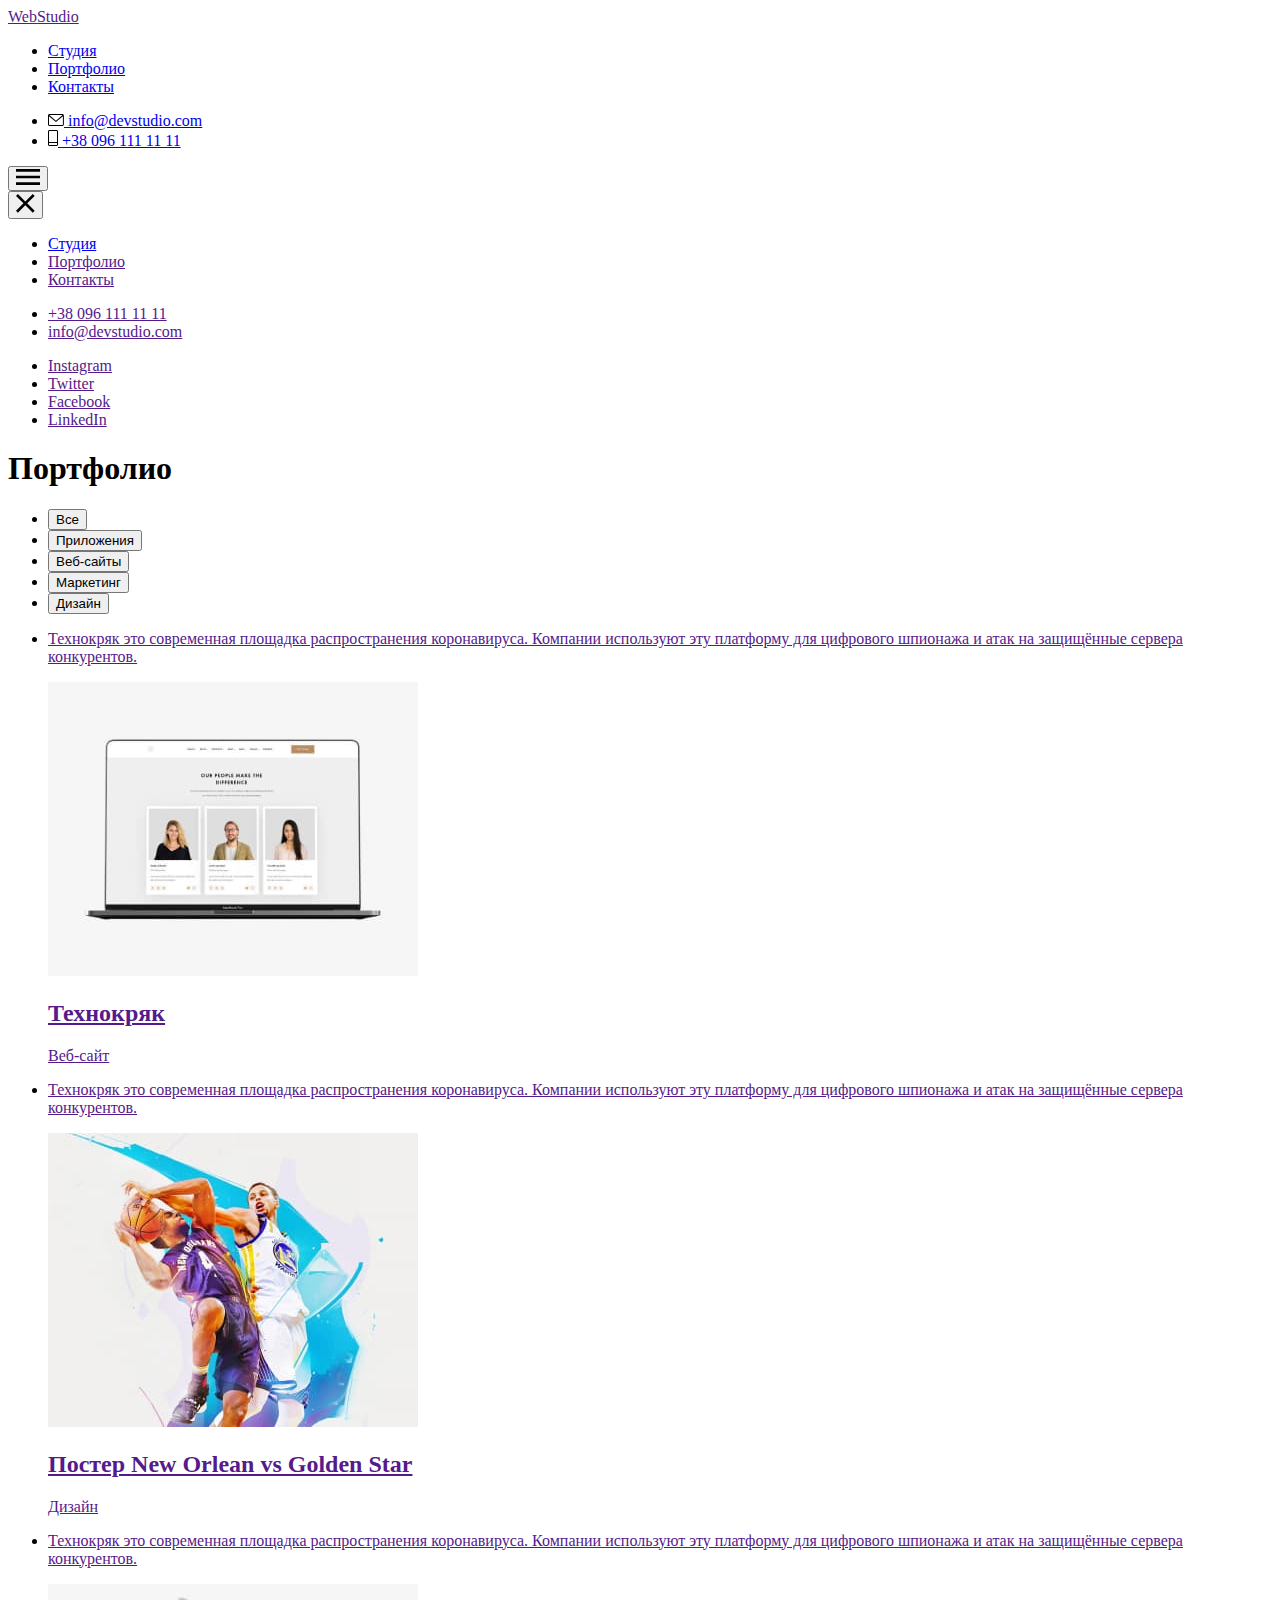
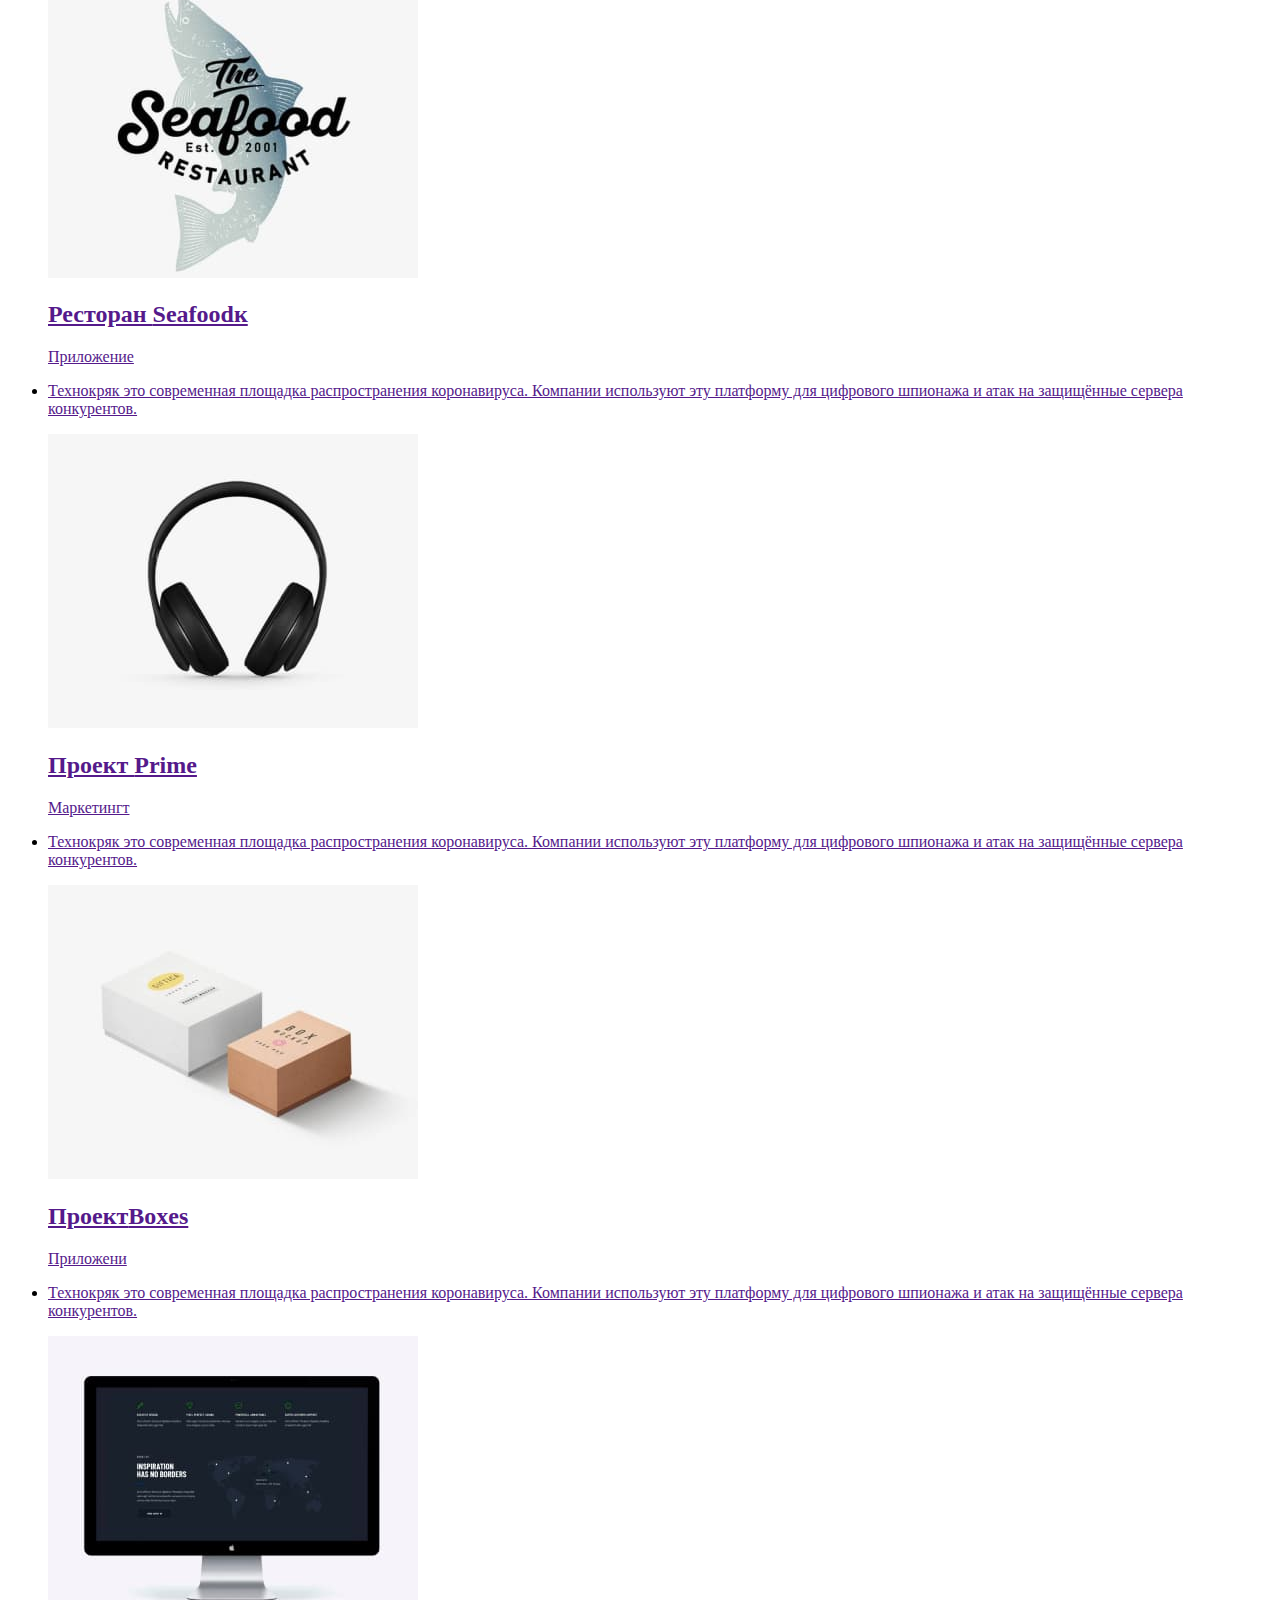
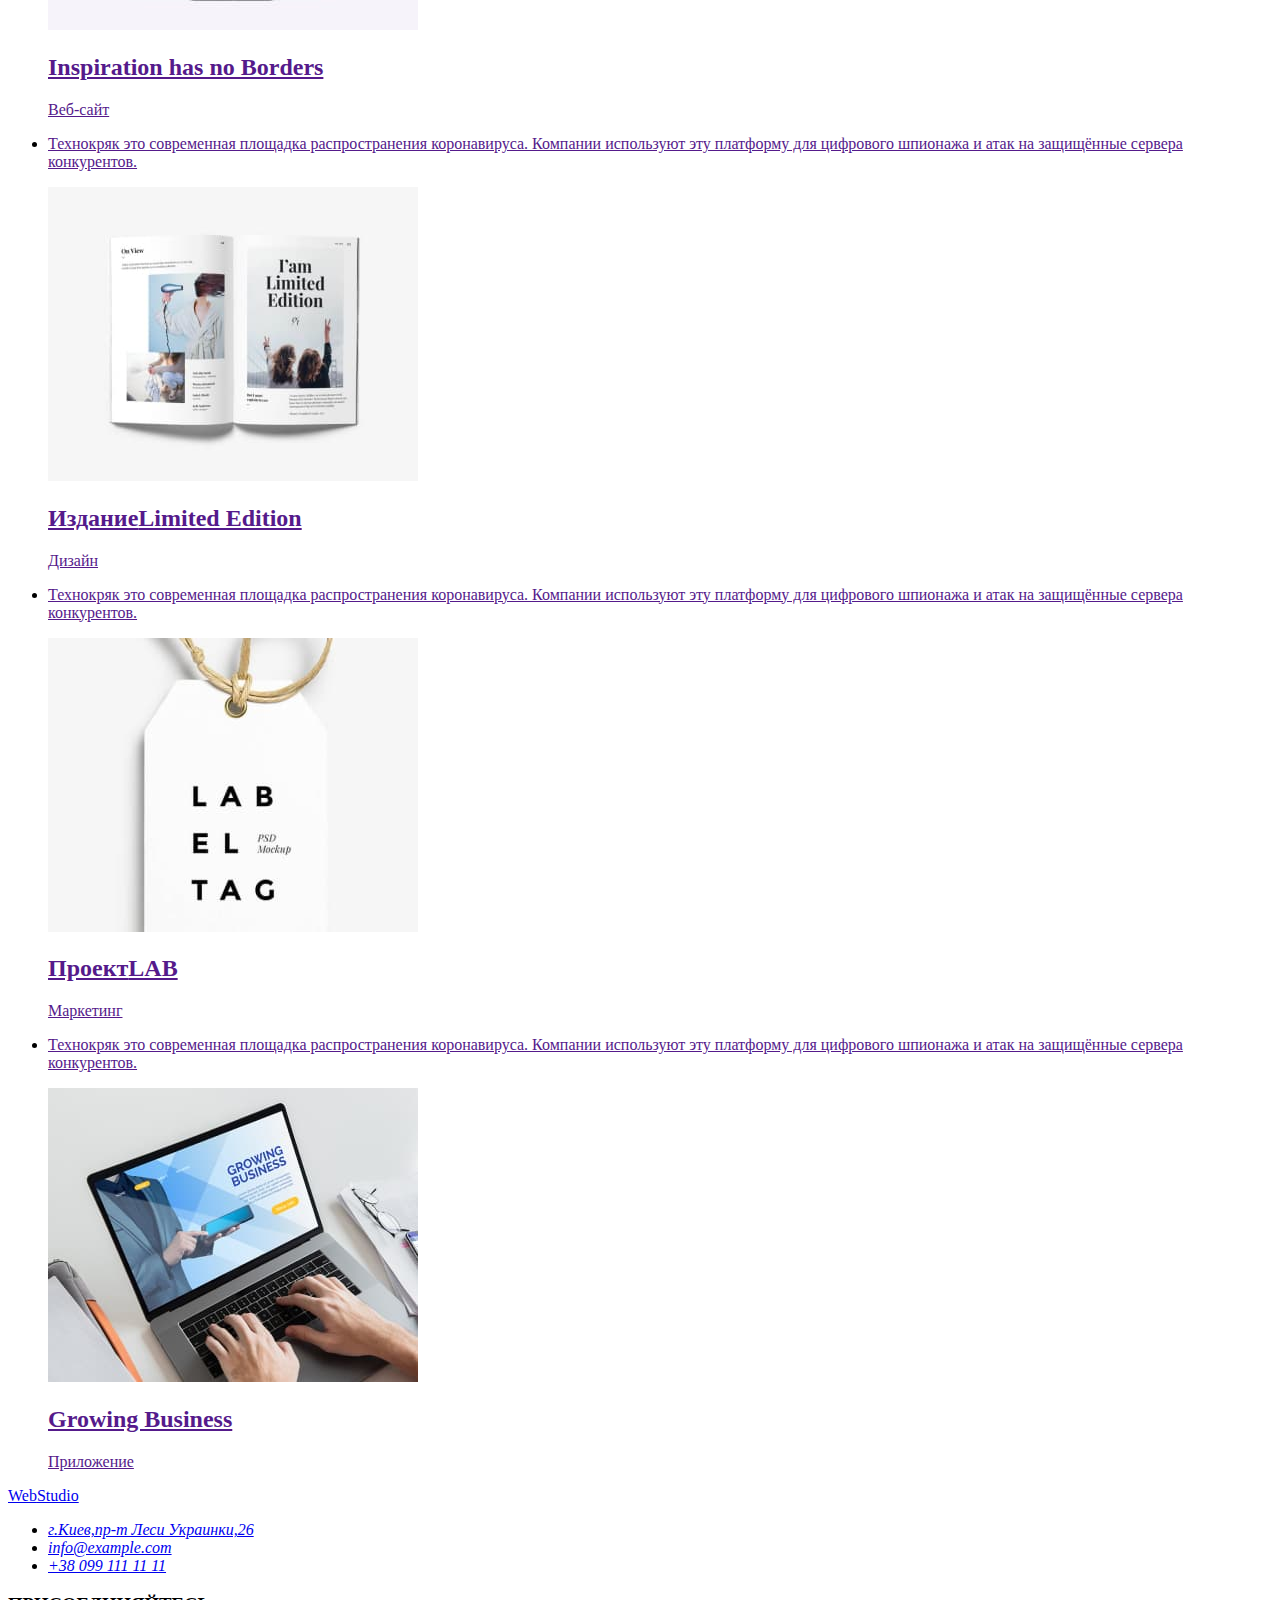
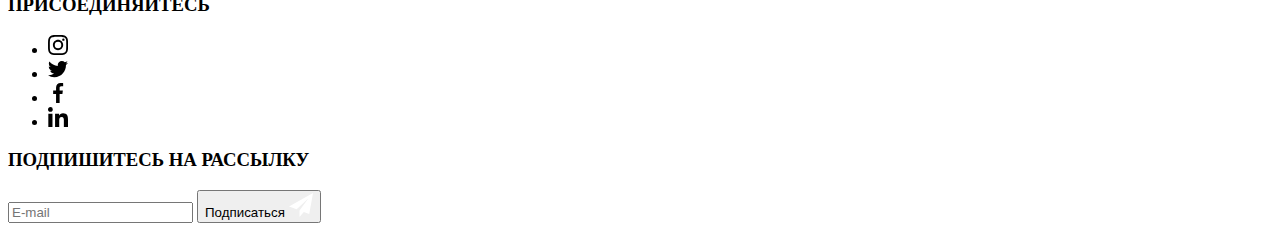
==== commit bd88e60c: "Add files via upload" ====
--- a/portfolio.html
+++ b/portfolio.html
@@ -44,14 +44,14 @@
                         +38 096 111 11 11</a></li>
             </ul>
             <button type="button" class="header_mobile-btn js-open-menu" data-menu-open>
-                <svg width="40" height="40" fill="currentColor" class="header_mob-menu-icon">
+                <svg width="24" height="16" fill="currentColor" class="header_mob-menu-icon">
                     <use href="./img/icons.svg#icon-menu_24px"></use>
                 </svg>
             </button>
             <div class="mob-menu mob__container is-hidden" data-menu>
                 <div class="mob-menu__top">
                     <button class="close-mob-menu js-close-menu " data-menu-close>
-                        <svg width="40" height="40" fill="currentColor" class="header_mob-menu-icon">
+                        <svg width="19" height="19" fill="currentColor" class="header_mob-menu-icon">
                             <use href="./img/icons.svg#icon-close_24px"></use>
                         </svg>
                     </button>
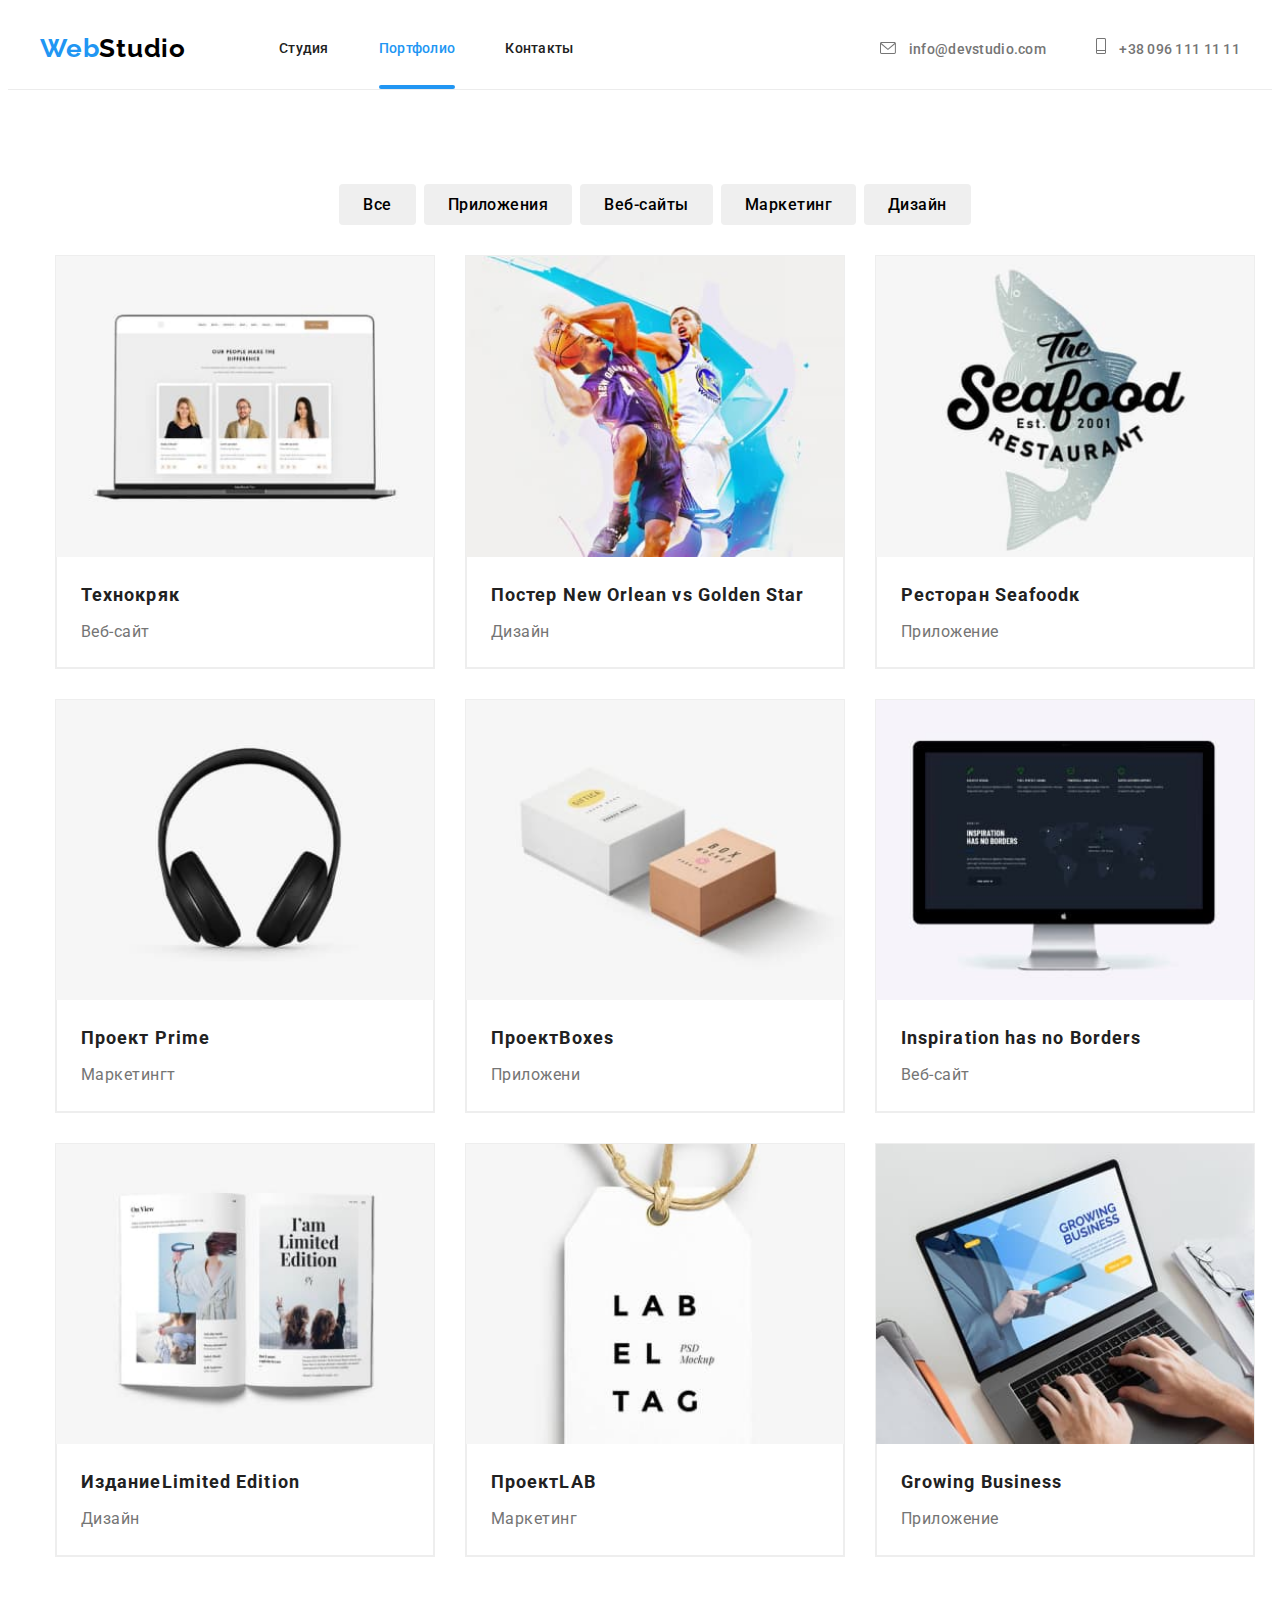
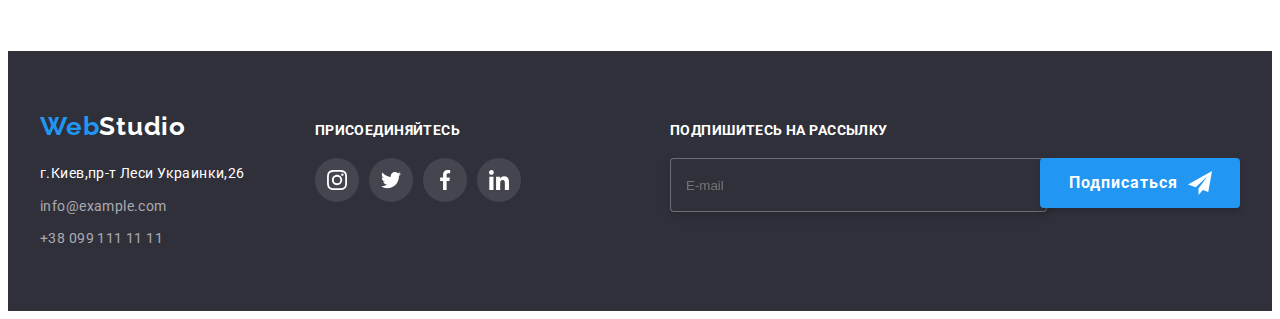
==== commit f7c03775: "Add files via upload" ====
--- a/portfolio.html
+++ b/portfolio.html
@@ -44,14 +44,14 @@
                         +38 096 111 11 11</a></li>
             </ul>
             <button type="button" class="header_mobile-btn js-open-menu" data-menu-open>
-                <svg width="24" height="16" fill="currentColor" class="header_mob-menu-icon">
+                <svg width="24" height="16" class="header_mob-menu-icon">
                     <use href="./img/icons.svg#icon-menu_24px"></use>
                 </svg>
             </button>
             <div class="mob-menu mob__container is-hidden" data-menu>
                 <div class="mob-menu__top">
                     <button class="close-mob-menu js-close-menu " data-menu-close>
-                        <svg width="19" height="19" fill="currentColor" class="header_mob-menu-icon">
+                        <svg width="19" height="19" class="header_mob-menu-icon">
                             <use href="./img/icons.svg#icon-close_24px"></use>
                         </svg>
                     </button>
--- a/css/main.min.css
+++ b/css/main.min.css
@@ -0,0 +1 @@
+:root{--main-text-color: #212121;--second-text-color: #757575;--third-text-color: #2196f3;--fourth-text-color: #ffffff;--five-text-color: #000000;--six-text-color: rgba(255, 255, 255, 0.6);--background-text-color: #2f303a;--background-icon-color: #f5f4fa;--icon-color: #afb1b8;--border-color: #eeeeee;--transition--: 250ms cubic-bezier(0.4, 0, 0.2, 1)}p,h1,h2,h3,h4,h5,h6{margin:0}a{text-decoration:none;-webkit-transition:var(--transition--);transition:var(--transition--)}ul{margin:0;padding:0;list-style:none}button{cursor:pointer;-webkit-transition:var(--transition--);transition:var(--transition--)}img{display:block;max-width:100%;height:auto}.is-hidden{opacity:0;pointer-events:none;visibility:hidden}.link{text-decoration:none}.list{list-style-type:none}body{font-family:"Roboto","Raleway";color:var(--main-text-color)}.container{width:1200px;padding-left:15px;padding-right:15px;margin:0 auto}@media screen and (max-width: 479px){.container{width:479px}}@media screen and (min-width: 480px){.container{width:480px}}@media screen and (min-width: 768px){.container{width:768px}}@media screen and (min-width: 1200px){.container{width:1200px}}.section{padding-top:60px;padding-bottom:60px;margin:auto}@media screen and (min-width: 1200px){.section{width:1200px;padding-top:94px;padding-bottom:94px}}.pre__title{text-align:center}@media screen and (max-width: 479px){.pre__title{width:100%;font-weight:700;font-size:28px;line-height:calc(33 / 28);letter-spacing:.03em;text-align:center;margin-bottom:30px}}@media screen and (min-width: 480px){.pre__title{font-weight:700;font-size:28px;line-height:calc(33 / 28);letter-spacing:.03em;text-align:center;margin-bottom:30px}}@media screen and (min-width: 768px){.pre__title{margin-bottom:30px;width:100%;font-weight:700;font-size:28px;line-height:calc(33 / 28);letter-spacing:.03em;text-align:center}}@media screen and (min-width: 1200px){.pre__title{width:100%;font-weight:700;font-size:36px;line-height:1.2;letter-spacing:.03em;text-align:center;margin-bottom:50px}}.header{border-bottom:1px solid #ececec;color:var(--fourth-text-color)}@media screen and (max-width: 479px){.header{width:100%;padding-top:16px;padding-bottom:16px}}@media screen and (min-width: 480px){.header{padding-top:16px;padding-bottom:16px}}@media screen and (min-width: 768px){.header{padding:0px}}@media screen and (min-width: 1200px){.header{padding:0px}}.header-container{display:-webkit-box;display:-ms-flexbox;display:flex;-webkit-box-align:center;-ms-flex-align:center;align-items:center;-webkit-box-pack:justify;-ms-flex-pack:justify;justify-content:space-between}.logo{margin-right:93px}@media screen and (max-width: 479px){.logo{margin-right:0px}}.logo__label{color:var(--third-text-color);font-style:normal;font-family:Raleway;font-weight:700;font-size:26px;line-height:1.2;letter-spacing:.03em}.logo__label--black{color:var(--five-text-color)}.menu{display:-webkit-box;display:-ms-flexbox;display:flex;-webkit-box-align:center;-ms-flex-align:center;align-items:center;-webkit-transition:var(--transition--);transition:var(--transition--)}.menu__list{display:-webkit-box;display:-ms-flexbox;display:flex;-webkit-transition:var(--transition--);transition:var(--transition--)}.menu__item:not(:last-child){margin-right:50px}.menu__link{color:var(--main-text-color);font-weight:500;font-size:14px;line-height:1.2;letter-spacing:.02em;-webkit-transition:var(--transition--);transition:var(--transition--);padding-bottom:32px;padding-top:32px;display:block}.menu__link:hover,.menu__link:focus{color:var(--third-text-color)}@media screen and (max-width: 479px){.menu__link{display:none}}@media screen and (min-width: 480px)and (max-width: 767px){.menu__link{display:none}}.menu__link--current{position:relative;color:var(--third-text-color)}.menu__link--current::after{position:absolute;bottom:0px;content:"";display:block;width:100%;height:4px;background:var(--third-text-color);border-radius:2px;-webkit-transition:var(--transition--);transition:var(--transition--)}@media screen and (max-width: 479px){.menu__link--current{display:none}}@media screen and (min-width: 480px)and (max-width: 767px){.menu__link--current{display:none}}.auth__nav{display:-webkit-box;display:-ms-flexbox;display:flex;margin-left:auto;-webkit-box-align:center;-ms-flex-align:center;align-items:center}@media screen and (max-width: 479px){.auth__nav{display:none}}@media screen and (min-width: 480px)and (max-width: 767px){.auth__nav{display:none}}@media screen and (min-width: 768px)and (max-width: 1199px){.auth__nav{-webkit-box-orient:vertical;-webkit-box-direction:normal;-ms-flex-direction:column;flex-direction:column;-webkit-box-align:baseline;-ms-flex-align:baseline;align-items:baseline;margin-right:0px}}.auth-nav__icon{margin-right:10px;fill:currentColor}.auth-nav__item:not(:last-child){margin-right:50px}@media screen and (min-width: 768px)and (max-width: 1199px){.auth-nav__item:not(:last-child){margin-bottom:10px;margin-right:0px}}.auth-nav__link{color:var(--second-text-color);font-weight:500;font-size:14px;line-height:1.2;letter-spacing:.02em;-webkit-transition:var(--transition--);transition:var(--transition--)}.auth-nav__link:hover,.auth-nav__link:focus{color:var(--third-text-color)}@media screen and (max-width: 479px){.hero{background-image:-webkit-gradient(linear, left top, right top, from(rgba(47, 48, 58, 0.4)), to(rgba(47, 48, 58, 0.4))),url(../img/Header-mob-1x.jpg);background-image:linear-gradient(to right, rgba(47, 48, 58, 0.4), rgba(47, 48, 58, 0.4)),url(../img/Header-mob-1x.jpg);background-repeat:no-repeat;background-size:cover;background-position:center;padding-top:118px;padding-bottom:118px;margin:auto}}@media screen and (max-width: 479px)and (min-device-pixel-ratio: 2),screen and (max-width: 479px)and (-webkit-min-device-pixel-ratio: 2),screen and (max-width: 479px)and (min-resolution: 192dpi),screen and (max-width: 479px)and (min-resolution: 2dppx){.hero{background-image:url(../img/Header-mob-2x.jpg)}}@media screen and (min-width: 480px){.hero{width:100%;background-image:-webkit-gradient(linear, left top, right top, from(rgba(47, 48, 58, 0.4)), to(rgba(47, 48, 58, 0.4))),url(../img/Header-mob-1x.jpg);background-image:linear-gradient(to right, rgba(47, 48, 58, 0.4), rgba(47, 48, 58, 0.4)),url(../img/Header-mob-1x.jpg);background-repeat:no-repeat;background-size:cover;background-position:center;padding-top:118px;padding-bottom:118px}}@media screen and (min-width: 480px)and (min-device-pixel-ratio: 2),screen and (min-width: 480px)and (-webkit-min-device-pixel-ratio: 2),screen and (min-width: 480px)and (min-resolution: 192dpi),screen and (min-width: 480px)and (min-resolution: 2dppx){.hero{background-image:url(../img/Header-mob-2x.jpg)}}@media screen and (min-width: 768px){.hero{width:100%;background-image:-webkit-gradient(linear, left top, right top, from(rgba(47, 48, 58, 0.4)), to(rgba(47, 48, 58, 0.4))),url(/img/Header-tab-1x.jpg);background-image:linear-gradient(to right, rgba(47, 48, 58, 0.4), rgba(47, 48, 58, 0.4)),url(/img/Header-tab-1x.jpg);background-repeat:no-repeat;background-size:cover;background-position:center;padding-top:118px;padding-bottom:118px;margin:auto}}@media screen and (min-width: 768px)and (min-device-pixel-ratio: 2),screen and (min-width: 768px)and (-webkit-min-device-pixel-ratio: 2),screen and (min-width: 768px)and (min-resolution: 192dpi),screen and (min-width: 768px)and (min-resolution: 2dppx){.hero{background-image:url(../img/Header-tab-2x.jpg)}}@media screen and (min-width: 1200px){.hero{width:100%;max-width:1600px;padding-top:200px;padding-bottom:200px;margin:auto;background-image:-webkit-gradient(linear, left top, right top, from(rgba(47, 48, 58, 0.4)), to(rgba(47, 48, 58, 0.4))),url(../img/img-hero.jpg);background-image:linear-gradient(to right, rgba(47, 48, 58, 0.4), rgba(47, 48, 58, 0.4)),url(../img/img-hero.jpg);background-position:center;background-repeat:no-repeat;background-color:rgba(47,48,58,.4)}}@media screen and (min-width: 1200px)and (min-device-pixel-ratio: 2),screen and (min-width: 1200px)and (-webkit-min-device-pixel-ratio: 2),screen and (min-width: 1200px)and (min-resolution: 192dpi),screen and (min-width: 1200px)and (min-resolution: 2dppx){.hero{background-image:url(/img/img-hero-2x.jpg)}}.hero__title{text-align:center;color:var(--fourth-text-color)}@media screen and (max-width: 479px){.hero__title{width:100%}}@media screen and (min-width: 480px)and (max-width: 767px){.hero__title{width:100%;text-align:center;margin-left:auto;margin-right:auto;margin-bottom:30px;color:var(--fourth-text-color);font-weight:900;font-size:26px;line-height:calc(42 / 26);letter-spacing:.06em}}@media screen and (min-width: 768px){.hero__title{text-align:center;margin-left:auto;margin-right:auto;margin-bottom:30px;color:var(--fourth-text-color);font-weight:900;font-size:26px;line-height:calc(42 / 26);letter-spacing:.06em}}@media screen and (min-width: 1200px){.hero__title{margin-left:auto;margin-right:auto;margin-bottom:30px;color:var(--fourth-text-color);font-weight:900;font-size:44px;line-height:1.4;letter-spacing:.06em}}.hero__button{display:block;padding:10px 32px;border-radius:4px;margin-right:auto;margin-left:auto;border:none;background-color:var(--third-text-color);color:var(--fourth-text-color);font-family:inherit;font-weight:700;font-size:16px;line-height:1.9;letter-spacing:.06em;-webkit-transition:var(--transition--);transition:var(--transition--)}.hero__button:focus{color:var(--fourth-text-color)}.backdrop{position:fixed;top:0;left:0;width:100%;height:100%;background-color:rgba(0,0,0,.2);opacity:1;-webkit-transition:var(--transition--);transition:var(--transition--);z-index:1}.backdrop.is-hidden{opacity:0;pointer-events:none;visibility:hidden}.modal{width:100%;width:100%;position:absolute;top:50%;left:50%;-webkit-transform:translate(-50%, -50%);transform:translate(-50%, -50%);-webkit-transition:var(--transition--);transition:var(--transition--);max-width:528px;max-height:609px;background-color:var(--fourth-text-color);-webkit-box-shadow:0px 1px 3px rgba(0,0,0,.12),0px 1px 1px rgba(0,0,0,.14),0px 2px 1px rgba(0,0,0,.2);box-shadow:0px 1px 3px rgba(0,0,0,.12),0px 1px 1px rgba(0,0,0,.14),0px 2px 1px rgba(0,0,0,.2);border-radius:4px}@media screen and (max-width: 479px){.modal{width:450px;height:100%}}@media screen and (max-width: 767px){.modal{width:450px;height:100%}}@media screen and (min-width: 768px){.modal{width:450px;height:100%}}@media screen and (min-width: 1200px){.modal{width:528px;height:100%}}.modal__form{padding:40px}.modal__title{padding-bottom:30px;font-weight:700;font-size:20px;line-height:1.2;text-align:center;letter-spacing:.03em}.modal__field{position:relative;display:block;margin-bottom:28px}.modal__label{position:absolute;left:0;top:-15px;color:var(--second-text-color);font-size:12px;line-height:1.2;letter-spacing:.01em}.modal__input{width:100%;height:40px;margin:0;padding-left:42px;border:1px solid rgba(33,33,33,.2);border-radius:4px;outline:none;background-color:transparent;-webkit-transition:var(--transition--);transition:var(--transition--);cursor:pointer}.modal__input:focus+.modal__icon{fill:var(--third-text-color)}.modal__input:focus{border-color:var(--third-text-color)}.modal__icon{position:absolute;top:50%;-webkit-transform:translateY(-50%);transform:translateY(-50%);left:12px;-webkit-transition:var(--transition--);transition:var(--transition--)}.modal__textarea{position:relative;display:block;margin-bottom:20px}.modal__textarea-item{position:absolute;left:0;top:-15px;font-size:12px;line-height:1.2;letter-spacing:.01em;color:var(--second-text-color)}.modal__textarea-coment{width:100%;height:120px;padding:12px 16px;resize:none;border:1px solid rgba(33,33,33,.2);border-radius:4px;outline:none;-webkit-transition:var(--transition--);transition:var(--transition--);cursor:pointer}.modal__textarea-coment::-webkit-input-placeholder{font-size:12px;line-height:1.2;letter-spacing:.01em;color:rgba(117,117,117,.5)}.modal__textarea-coment::-moz-placeholder{font-size:12px;line-height:1.2;letter-spacing:.01em;color:rgba(117,117,117,.5)}.modal__textarea-coment:-ms-input-placeholder{font-size:12px;line-height:1.2;letter-spacing:.01em;color:rgba(117,117,117,.5)}.modal__textarea-coment::-ms-input-placeholder{font-size:12px;line-height:1.2;letter-spacing:.01em;color:rgba(117,117,117,.5)}.modal__textarea-coment::placeholder{font-size:12px;line-height:1.2;letter-spacing:.01em;color:rgba(117,117,117,.5)}.modal__textarea-coment:focus{border-color:var(--third-text-color)}.modal__submit{display:block;width:200px;height:50px;-webkit-box-shadow:0px 4px 4px rgba(0,0,0,.15);box-shadow:0px 4px 4px rgba(0,0,0,.15);border-radius:4px;color:var(--fourth-text-color);background-color:var(--third-text-color);border:none;font-family:inherit;font-weight:700;font-size:16px;line-height:1.9;letter-spacing:.06em;-webkit-transition:var(--transition--);transition:var(--transition--);margin-right:auto;margin-left:auto}.checkbox{position:relative;display:block;height:24px;margin-bottom:30px;-webkit-transition:var(--transition--);transition:var(--transition--)}.checkbox__input{position:absolute;-webkit-appearance:none;-moz-appearance:none;appearance:none;-webkit-transition:var(--transition--);transition:var(--transition--)}.checkbox__input:checked+.checkbox__icon{background-color:var(--third-text-color);background-size:contain;background-origin:border-box;border-color:var(--third-text-color)}.checkbox__input:checked~.checkbox__check-icon{opacity:1}.checkbox__text{display:block;position:absolute;left:22px;top:50%;-webkit-transform:translateY(-50%);transform:translateY(-50%);color:var(--second-text-color);line-height:calc(14 / 12);letter-spacing:.03em;font-size:12px}@media screen and (min-width: 1200px){.checkbox__text{display:block;position:absolute;left:22px;top:50%;-webkit-transform:translateY(-50%);transform:translateY(-50%);font-size:14px;line-height:calc(24 / 14);letter-spacing:.03em;color:var(--second-text-color)}}.checkbox__icon{position:absolute;display:block;left:0px;top:50%;-webkit-transform:translateY(-50%);transform:translateY(-50%);width:16px;height:15px;background-color:var(--fourth-text-color);border:2px solid var(--main-text-color);border-radius:2px;-webkit-transition:var(--transition--);transition:var(--transition--);border-color:var(--main-text-color)}.checkbox__check-icon{position:absolute;left:0px;top:50%;-webkit-transform:translateY(-50%);transform:translateY(-50%);z-index:1;opacity:0;-webkit-transition:var(--transition--);transition:var(--transition--);cursor:pointer}.checkbox__contract{color:var(--third-text-color);text-decoration:underline;-webkit-text-decoration-skip-ink:none;text-decoration-skip-ink:none}.modal__button{display:-webkit-box;display:-ms-flexbox;display:flex;position:absolute;width:30px;height:30px;top:8px;right:8px;border:1px solid rgba(0,0,0,.1);border-radius:50%;background-color:var(--fourth-text-color);-webkit-box-align:center;-ms-flex-align:center;align-items:center;cursor:pointer;-webkit-transition:var(--transition--);transition:var(--transition--)}.modal__button:hover{fill:var(--third-text-color)}.feature{margin:0 auto;-webkit-box-pack:center;-ms-flex-pack:center;justify-content:center}@media screen and (min-width: 768px){.feature{width:768px;display:-webkit-box;display:-ms-flexbox;display:flex;-ms-flex-wrap:wrap;flex-wrap:wrap;margin:0px}}@media screen and (min-width: 1200px){.feature{width:1200px;display:-webkit-box;display:-ms-flexbox;display:flex;-webkit-box-pack:center;-ms-flex-pack:center;justify-content:center;-webkit-box-align:center;-ms-flex-align:center;align-items:center}}.feature__icon{display:-webkit-box;display:-ms-flexbox;display:flex;-webkit-box-pack:center;-ms-flex-pack:center;justify-content:center;-webkit-box-align:center;-ms-flex-align:center;align-items:center;height:120px;margin-bottom:30px;border-radius:4px;background-color:var(--background-icon-color)}@media screen and (min-width: 1200px){.feature__icon{height:120px}}.feature__title{color:var(--main-text-color);font-weight:700;font-size:14px;line-height:1.2;letter-spacing:.03em}@media screen and (max-width: 479px){.feature__title{width:100%;text-align:center}}@media screen and (min-width: 480px){.feature__title{width:100%;text-align:center}}@media screen and (min-width: 768px){.feature__title{text-align:start;color:var(--main-text-color);font-weight:700;font-size:14px;line-height:1.2;letter-spacing:.03em}}@media screen and (min-width: 1200px){.feature__title{text-align:start;color:var(--main-text-color);font-weight:700;font-size:14px;line-height:1.2;letter-spacing:.03em}}@media screen and (min-width: 480px){.feature__item{width:100%;margin-bottom:30px}}@media screen and (min-width: 768px){.feature__item{width:calc(100% / 2 - 30px);margin-right:30px;margin-bottom:30px}.feature__item:nth-child(2n){margin-right:0px}}@media screen and (min-width: 1200px){.feature__item{width:calc(100% / 4 - 30px);margin-right:30px}.feature__item:not(:last-child){margin-right:30px}}.feature__text{margin-top:10px;color:var(--second-text-color);font-size:14px;line-height:1.7;letter-spacing:.03em}.section--activity{padding-bottom:94px}@media screen and (max-width: 479px){.section--activity{display:none}}@media screen and (min-width: 480px)and (max-width: 1198px){.section--activity{display:none}}.activity__list{display:-webkit-box;display:-ms-flexbox;display:flex;-webkit-box-pack:center;-ms-flex-pack:center;justify-content:center}.activity__item:not(:last-child){margin-right:30px}.activity__thumb{position:relative}.activity__thumb-product{position:absolute;color:var(--fourth-text-color);font-weight:700;font-size:14px;line-height:1.2;letter-spacing:.03em}.activity__thumb-box{position:absolute;display:-webkit-box;display:-ms-flexbox;display:flex;-webkit-box-pack:center;-ms-flex-pack:center;justify-content:center;-webkit-box-align:center;-ms-flex-align:center;align-items:center;width:100%;height:60px;bottom:0;background:rgba(47,48,58,.8)}img{width:100%}.section--comand{background-color:var(--background-icon-color);padding-top:60px;padding-bottom:60px}@media screen and (min-width: 1200px){.section--comand{padding-top:94px;padding-bottom:94px}}@media screen and (min-width: 768px){.comand__list{width:768px;display:-webkit-box;display:-ms-flexbox;display:flex;-ms-flex-wrap:wrap;flex-wrap:wrap;margin:0 auto}}@media screen and (min-width: 1200px){.comand__list{width:1200px;display:-webkit-box;display:-ms-flexbox;display:flex}}.comand__list-item{margin-bottom:30px;background-color:var(--fourth-text-color);-webkit-box-shadow:0px 1px 3px rgba(0,0,0,.12),0px 1px 1px rgba(0,0,0,.14),0px 2px 1px rgba(0,0,0,.2);box-shadow:0px 1px 3px rgba(0,0,0,.12),0px 1px 1px rgba(0,0,0,.14),0px 2px 1px rgba(0,0,0,.2);border-radius:0px 0px 4px 4px;-webkit-transition:var(--transition--);transition:var(--transition--)}@media screen and (min-width: 480px){.comand__list-item{width:100%}}@media screen and (min-width: 768px){.comand__list-item{width:calc(100% / 2 - 30px);margin-right:30px}.comand__list-item:nth-child(2n){margin-right:0px;margin-bottom:30px}}@media screen and (min-width: 1200px){.comand__list-item{width:calc(100% / 4 - 30px);margin-bottom:0px;margin-right:30px}.comand__list-item:nth-child(n+1){margin-right:30px;margin-bottom:0px}.comand__list-item:last-child{margin-right:0px;margin-bottom:0px}}.comand__thumb{padding-top:30px;padding-bottom:30px}.comand__thumb-title{text-align:center;color:var(--main-text-color);font-weight:500;font-size:16px;line-height:1.2;letter-spacing:.03em}.comand__thumb-text{margin-top:10px;text-align:center;color:var(--second-text-color);font-size:16px;line-height:1.7;letter-spacing:.03em}.comand__icon{width:206px;height:44px;margin-right:auto;margin-left:auto;margin-top:16px}.comand__icon-list{display:-webkit-box;display:-ms-flexbox;display:flex;-webkit-box-pack:justify;-ms-flex-pack:justify;justify-content:space-between;text-align:center;-webkit-box-align:center;-ms-flex-align:center;align-items:center}.comand__icon-item{display:-webkit-box;display:-ms-flexbox;display:flex;-webkit-box-pack:center;-ms-flex-pack:center;justify-content:center;margin-right:10px;background-color:var(--fourth-text-color)}.comand__icon-item:last-child{margin-right:0px}.comand__icon-link{display:-webkit-box;display:-ms-flexbox;display:flex;-webkit-box-pack:center;-ms-flex-pack:center;justify-content:center;-webkit-box-align:center;-ms-flex-align:center;align-items:center;width:44px;height:44px;border-radius:50%;fill:var(--icon-color);-webkit-transition:var(--transition--);transition:var(--transition--)}.comand__icon-link:hover,.comand__icon-link:focus{fill:var(--fourth-text-color);background-color:var(--third-text-color)}@media screen and (max-width: 479px){.client__list{width:100%;display:-webkit-box;display:-ms-flexbox;display:flex;-ms-flex-wrap:wrap;flex-wrap:wrap;-webkit-box-pack:justify;-ms-flex-pack:justify;justify-content:space-between}}@media screen and (min-width: 480px){.client__list{width:100%;display:-webkit-box;display:-ms-flexbox;display:flex;-ms-flex-wrap:wrap;flex-wrap:wrap;-webkit-box-pack:justify;-ms-flex-pack:justify;justify-content:space-between}}@media screen and (min-width: 768px){.client__list{width:100%;display:-webkit-box;display:-ms-flexbox;display:flex;-ms-flex-wrap:wrap;flex-wrap:wrap;-webkit-box-pack:justify;-ms-flex-pack:justify;justify-content:space-between}}@media screen and (min-width: 1200px){.client__list{width:100%;display:-webkit-box;display:-ms-flexbox;display:flex;-ms-flex-wrap:nowrap;flex-wrap:nowrap;-webkit-box-pack:justify;-ms-flex-pack:justify;justify-content:space-between}}.client__logo{margin-bottom:30px}@media screen and (max-width: 479px){.client__logo{width:210px;height:92px;display:-webkit-box;display:-ms-flexbox;display:flex;-webkit-box-align:center;-ms-flex-align:center;align-items:center;-webkit-box-pack:center;-ms-flex-pack:center;justify-content:center;text-align:center;margin-bottom:30px}.client__logo:nth-child(n+5){margin-bottom:0px}.client__logo:nth-child(n+6){margin-bottom:0px}}@media screen and (min-width: 480px){.client__logo{height:92px;width:210px;display:-webkit-box;display:-ms-flexbox;display:flex;-webkit-box-align:center;-ms-flex-align:center;align-items:center;-webkit-box-pack:center;-ms-flex-pack:center;justify-content:center;text-align:center;margin-bottom:30px}.client__logo:nth-child(n+5){margin-bottom:0px}.client__logo:nth-child(n+6){margin-bottom:0px}}@media screen and (min-width: 768px){.client__logo{width:226px;height:92px;margin-bottom:30px}.client__logo:nth-child(n+4){margin-bottom:0px}.client__logo:nth-child(n+5){margin-bottom:0px}.client__logo:nth-child(n+6){margin-bottom:0px}}@media screen and (min-width: 1200px){.client__logo{width:170px;height:92px;margin-right:30px;margin-bottom:0px;-webkit-box-align:center;-ms-flex-align:center;align-items:center;-webkit-box-pack:center;-ms-flex-pack:center;justify-content:center;text-align:center}.client__logo:last-child{margin-right:0px}}.client__link{width:100%;height:100%;display:-webkit-box;display:-ms-flexbox;display:flex;-webkit-box-align:center;-ms-flex-align:center;align-items:center;-webkit-box-pack:center;-ms-flex-pack:center;justify-content:center;align-items:center;border:1px solid #afb1b8;border-radius:4px;color:var(--icon-color);-webkit-transition:var(--transition--);transition:var(--transition--)}.client__link:hover,.client__link:focus{color:var(--third-text-color);border-color:var(--third-text-color)}.client__icon{fill:currentColor}.section--footer{padding-top:60px;padding-bottom:60px;margin-left:auto;margin-right:auto;background-color:var(--background-text-color);font-style:normal}.footer{display:-webkit-box;display:-ms-flexbox;display:flex;-webkit-box-align:baseline;-ms-flex-align:baseline;align-items:baseline}@media screen and (max-width: 479px){.footer{width:100%;-webkit-box-align:center;-ms-flex-align:center;align-items:center;-webkit-box-orient:vertical;-webkit-box-direction:normal;-ms-flex-direction:column;flex-direction:column;text-align:center}}@media screen and (min-width: 480px)and (max-width: 767px){.footer{-webkit-box-align:center;-ms-flex-align:center;align-items:center;-webkit-box-orient:vertical;-webkit-box-direction:normal;-ms-flex-direction:column;flex-direction:column;text-align:center}}@media screen and (min-width: 768px){.footer{width:768px;-ms-flex-wrap:wrap;flex-wrap:wrap;-webkit-box-pack:center;-ms-flex-pack:center;justify-content:center;text-align:center}}@media screen and (min-width: 1200px){.footer{width:1200px;display:-webkit-box;display:-ms-flexbox;display:flex;-webkit-box-align:baseline;-ms-flex-align:baseline;align-items:baseline}}@media screen and (max-width: 479px){.footer__logo{margin:0px}}@media screen and (min-width: 480px)and (max-width: 767px){.footer__logo{margin:0px}}@media screen and (min-width: 768px){.footer__logo{margin:0px}}@media screen and (min-width: 1200px){.footer__logo{text-align:start;margin:0px}}.footer__logo-label{color:var(--third-text-color);font-style:normal;font-family:Raleway;font-weight:700;font-size:26px;line-height:1.2;letter-spacing:.03em}.footer__logo-label--white{color:var(--fourth-text-color)}.address{-webkit-box-align:center;-ms-flex-align:center;align-items:center}@media screen and (max-width: 479px){.address{margin-bottom:60px;text-align:center}}@media screen and (min-width: 480px)and (max-width: 767px){.address{margin-bottom:60px;text-align:center}}@media screen and (min-width: 768px){.address{margin-bottom:60px;text-align:center}}@media screen and (min-width: 1200px){.address{text-align:start;margin-bottom:0px}}.address__list{margin-top:20px}.address__item:not(:last-child){margin-bottom:9px}.address__link{color:var(--six-text-color);font-style:normal;font-size:14px;line-height:1.7;letter-spacing:.03em;-webkit-transition:var(--transition--);transition:var(--transition--)}.address__link:hover,.address__link:focus{color:var(--third-text-color)}.address__link--map{color:var(--fourth-text-color)}@media screen and (max-width: 479px){.social{margin-bottom:60px}}@media screen and (min-width: 480px)and (max-width: 767px){.social{margin-bottom:60px}}@media screen and (min-width: 768px)and (max-width: 1199px){.social{margin-left:165px}}@media screen and (min-width: 1200px){.social{margin-left:70px;text-align:start}}.social__title{padding-bottom:20px;color:var(--fourth-text-color);font-weight:700;font-size:14px;line-height:1.2;letter-spacing:.03em}.social__list{display:-webkit-box;display:-ms-flexbox;display:flex;-webkit-box-pack:justify;-ms-flex-pack:justify;justify-content:space-between}.social__item{display:-webkit-box;display:-ms-flexbox;display:flex;-webkit-box-pack:center;-ms-flex-pack:center;justify-content:center;margin-right:10px}.social__item:last-child{margin-right:0px}.social__link{display:-webkit-box;display:-ms-flexbox;display:flex;-webkit-box-pack:center;-ms-flex-pack:center;justify-content:center;-webkit-box-align:center;-ms-flex-align:center;align-items:center;width:44px;height:44px;border-radius:50%;fill:var(--fourth-text-color);background-color:rgba(255,255,255,.1);-webkit-transition:var(--transition--);transition:var(--transition--)}.social__link:hover,.social__link:focus{background-color:var(--third-text-color)}@media screen and (max-width: 479px){.subscribe{margin:0px;width:100%}}@media screen and (min-width: 480px)and (max-width: 767px){.subscribe{margin:0px;width:100%}}@media screen and (min-width: 768px){.subscribe{text-align:center}}@media screen and (min-width: 1200px){.subscribe{margin-left:auto;text-align:start}}.subscribe__title{display:block;padding-bottom:20px;color:var(--fourth-text-color);font-weight:700;font-size:14px;line-height:1.2;letter-spacing:.03em}.subscribe__form{display:-webkit-box;display:-ms-flexbox;display:flex;-webkit-box-pack:justify;-ms-flex-pack:justify;justify-content:space-between}@media screen and (max-width: 479px){.subscribe__form{-webkit-box-orient:vertical;-webkit-box-direction:normal;-ms-flex-direction:column;flex-direction:column;-webkit-box-align:center;-ms-flex-align:center;align-items:center;text-align:center;width:100%}}@media screen and (min-width: 480px)and (max-width: 767px){.subscribe__form{-webkit-box-orient:vertical;-webkit-box-direction:normal;-ms-flex-direction:column;flex-direction:column;-webkit-box-align:center;-ms-flex-align:center;align-items:center;text-align:center;width:100%}}@media screen and (min-width: 768px)and (max-width: 1199px){.subscribe__form{-webkit-box-orient:vertical;-webkit-box-direction:normal;-ms-flex-direction:column;flex-direction:column;-webkit-box-align:center;-ms-flex-align:center;align-items:center;text-align:center;width:100%}}@media screen and (min-width: 768px){.subscribe__form{display:-webkit-box;display:-ms-flexbox;display:flex;-webkit-box-pack:justify;-ms-flex-pack:justify;justify-content:space-between}}.subscribe__lebel{width:100%;height:50px;margin-right:12px}@media screen and (max-width: 479px){.subscribe__lebel{margin:0px;width:calc(100% - 30px);height:50px;margin-bottom:20px}}@media screen and (min-width: 480px)and (max-width: 767px){.subscribe__lebel{margin:0px;width:450px;height:50px;margin-bottom:20px}}@media screen and (min-width: 768px)and (max-width: 1199px){.subscribe__lebel{margin:0px;width:450px;height:50px;margin-bottom:20px}}@media screen and (min-width: 1200px){.subscribe__lebel{width:358px}}.subscribe__input{width:100%;height:100%;padding-left:15px;color:var(--second-text-color);background-color:var(--background-text-color);border:1px solid rgba(255,255,255,.3);-webkit-filter:drop-shadow(0px 4px 4px rgba(0, 0, 0, 0.15));filter:drop-shadow(0px 4px 4px rgba(0, 0, 0, 0.15));border-radius:4px;-webkit-transition:var(--transition--);transition:var(--transition--)}.subscribe__button{position:relative;width:200px;height:50px;border:none;text-align:center;padding-right:62px;padding-left:29px;background-color:var(--third-text-color);color:var(--fourth-text-color);font-family:inherit;font-weight:700;font-size:16px;line-height:1.9;letter-spacing:.06em;-webkit-transition:var(--transition--);transition:var(--transition--);-webkit-box-shadow:0px 4px 4px rgba(0,0,0,.15);box-shadow:0px 4px 4px rgba(0,0,0,.15);border-radius:4px;border:none}.subscribe__icon{position:absolute;left:148px;top:50%;-webkit-transform:translateY(-50%);transform:translateY(-50%)}.caption{visibility:hidden;position:absolute;width:1px;height:1px;border:0px;padding:0px;white-space:nowrap;overflow:hidden;-webkit-clip-path:inset(100%);clip-path:inset(100%);clip:rect(0 0 0 0)}.filter__list{display:-webkit-box;display:-ms-flexbox;display:flex;-webkit-box-pack:center;-ms-flex-pack:center;justify-content:center;-webkit-transition:var(--transition--);transition:var(--transition--);margin-bottom:50px}@media screen and (max-width: 479px){.filter__list{-webkit-box-orient:vertical;-webkit-box-direction:normal;-ms-flex-direction:column;flex-direction:column;-webkit-box-pack:start;-ms-flex-pack:start;justify-content:flex-start;margin-right:auto;margin-left:auto}.filter__list :nth-child(4){margin-top:15px}.filter__list :nth-child(5){margin-top:15px}}@media screen and (min-width: 480px)and (max-width: 767px){.filter__list{margin-bottom:40px;height:91px;-ms-flex-wrap:wrap;flex-wrap:wrap;-webkit-box-pack:start;-ms-flex-pack:start;justify-content:flex-start}.filter__list :not(:last-child){margin-right:8px}.filter__list :nth-child(3){margin-right:0px}.filter__list :nth-child(4){margin-top:15px}.filter__list :nth-child(5){margin-top:15px}}@media screen and (min-width: 768px){.filter__list{margin-bottom:30px}.filter__list :not(:last-child){margin-right:8px}.filter__list :nth-child(5){margin-right:0px}}@media screen and (min-width: 768px){.filter__item{margin-right:8px}}.filter__button{padding:6px 22px 6px 22px;border-radius:4px;border-color:Transparent;font-family:inherit;font-weight:500;font-size:16px;line-height:1.6;letter-spacing:.03em;-webkit-transition:var(--transition--);transition:var(--transition--)}.filter__button:hover,.filter__button:focus{background-color:var(--third-text-color);color:var(--fourth-text-color);-webkit-box-shadow:0px 3px 1px rgba(0,0,0,.1),0px 1px 2px rgba(0,0,0,.08),0px 2px 2px rgba(0,0,0,.12);box-shadow:0px 3px 1px rgba(0,0,0,.1),0px 1px 2px rgba(0,0,0,.08),0px 2px 2px rgba(0,0,0,.12)}img{width:100%}.example__list{width:100%;margin-right:0px}@media screen and (min-width: 480px){.example__list{width:100%;margin-right:auto;margin-left:auto}}@media screen and (min-width: 768px){.example__list{width:100%;display:-webkit-box;display:-ms-flexbox;display:flex;-ms-flex-wrap:wrap;flex-wrap:wrap}}@media screen and (min-width: 1200px){.example__list{width:100%;display:-webkit-box;display:-ms-flexbox;display:flex}}.example__item{margin-right:0px}.example__item:not(:last-child){-webkit-box-flex:1;-ms-flex-positive:1;flex-grow:1}@media screen and (max-width: 479px){.example__item{width:100%;margin-bottom:30px}.example__item:last-child{margin-bottom:0px}}@media screen and (min-width: 480px){.example__item{width:450px;margin-right:0px;margin-top:0px;margin-bottom:30px}.example__item:last-child{margin-bottom:0px}}@media screen and (min-width: 768px){.example__item{width:354px;margin-right:30px}.example__item:nth-child(2n){margin-right:0px;margin-bottom:30px}.example__item:last-child{margin-right:0px}}@media screen and (min-width: 1200px){.example__item{width:370px;-webkit-box-flex:1;-ms-flex-positive:1;flex-grow:1;margin-right:30px}.example__item:nth-child(2n){margin-right:30px}.example__item:nth-child(3n){margin-right:0px}.example__item:nth-child(n+7){margin-bottom:0px}}.example__link{display:block;background:var(--fourth-text-color);border:1px solid var(--border-color);-webkit-transition:var(--transition--);transition:var(--transition--)}.example__link:hover{-webkit-box-shadow:0px 1px 1px rgba(0,0,0,.12),0px 4px 4px rgba(0,0,0,.06),1px 4px 6px rgba(0,0,0,.16);box-shadow:0px 1px 1px rgba(0,0,0,.12),0px 4px 4px rgba(0,0,0,.06),1px 4px 6px rgba(0,0,0,.16)}.example__link:hover .example__thumb .example__thumb-item{opacity:1;-webkit-transform:translateY(0%);transform:translateY(0%)}.example__link:focus{-webkit-box-shadow:0px 1px 1px rgba(0,0,0,.12),0px 4px 4px rgba(0,0,0,.06),1px 4px 6px rgba(0,0,0,.16);box-shadow:0px 1px 1px rgba(0,0,0,.12),0px 4px 4px rgba(0,0,0,.06),1px 4px 6px rgba(0,0,0,.16)}.example__link:focus .example__thumb .example__thumb-item{opacity:1;-webkit-transform:translateY(0%);transform:translateY(0%)}.example__thumb{position:relative;overflow:hidden}.example__thumb-item{position:absolute;padding:63px 24px;top:0;left:0;width:100%;height:100%;background:rgba(33,150,243,.9);-webkit-transform:translateY(100%);transform:translateY(100%);opacity:0;-webkit-transition:var(--transition--);transition:var(--transition--)}.example__thumb-text{position:absolute;color:var(--fourth-text-color);font-size:18px;line-height:1.6;letter-spacing:.03em;-webkit-transition:var(--transition--);transition:var(--transition--)}.example__border-title{margin-bottom:4px;color:var(--main-text-color);font-weight:700;font-size:18px;line-height:2;letter-spacing:.06em}.example__border-text{color:var(--second-text-color);font-weight:400;font-size:16px;line-height:1.9;letter-spacing:.03em}.example__border{padding:20px 24px 20px 24px;border-top:0px;border-right:1px solid var(--border-color);border-left:1px solid var(--border-color);border-bottom:1px solid var(--border-color)}.mob-menu{position:fixed;background-color:#fff;width:100vw;height:100vh;top:0;left:0;z-index:5;display:-webkit-box;display:-ms-flexbox;display:flex;-webkit-box-orient:vertical;-webkit-box-direction:normal;-ms-flex-direction:column;flex-direction:column;-webkit-box-pack:justify;-ms-flex-pack:justify;justify-content:space-between;-webkit-transition:-webkit-transform 250ms ease-in-out;transition:-webkit-transform 250ms ease-in-out;transition:transform 250ms ease-in-out;transition:transform 250ms ease-in-out, -webkit-transform 250ms ease-in-out}.header_mobile-btn{width:40px;height:40px;border:0px;background-color:transparent;display:block;-webkit-transition:250ms cubic-bezier(0.4, 0, 0.2, 1);transition:250ms cubic-bezier(0.4, 0, 0.2, 1)}.header_mobile-btn:hover,.header_mobile-btn:focus{fill:#2196f3}@media screen and (min-width: 768px){.header_mobile-btn{display:none}}.close-mob-menu{width:40px;height:40px;margin-left:auto;margin-bottom:10px;margin-top:10px;display:block;border:none;background-color:transparent;cursor:pointer;color:#212121;-webkit-transition:250ms cubic-bezier(0.4, 0, 0.2, 1);transition:250ms cubic-bezier(0.4, 0, 0.2, 1)}.close-mob-menu:hover,.close-mob-menu:focus{fill:#2196f3}.mob-menu__link a{color:#000;font-size:40px;font-family:roboto,serif;font-weight:500;line-height:1.17;-webkit-transition:250ms cubic-bezier(0.4, 0, 0.2, 1);transition:250ms cubic-bezier(0.4, 0, 0.2, 1)}.mob-menu__link a:hover,.mob-menu__link a:focus{color:#2196f3}.mob-menu__link li+li{margin-top:32px}.mob-menu__contact{margin-bottom:64px}.mob-menu__contact li+li{margin-top:32px}.mob-menu__contact a{color:#2196f3;font-weight:500;font-size:34px;line-height:1.17}.mob-menu__contact li:nth-last-child(-n+1) a{color:#000;font-size:24px;color:#757575}.mob-menu__footer{display:-webkit-box;display:-ms-flexbox;display:flex;margin-bottom:48px}.mob-menu__footer li+li{margin-left:10px;border-left:1px solid rgba(33,33,33,.2)}.mob-menu__footer li a{margin-left:10px;color:#2196f3;font-family:roboto,serif;letter-spacing:.02em;line-height:1.22;font-size:18px;font-weight:500}.mob__container{padding-left:40px;padding-right:15px}/*# sourceMappingURL=main.min.css.map */